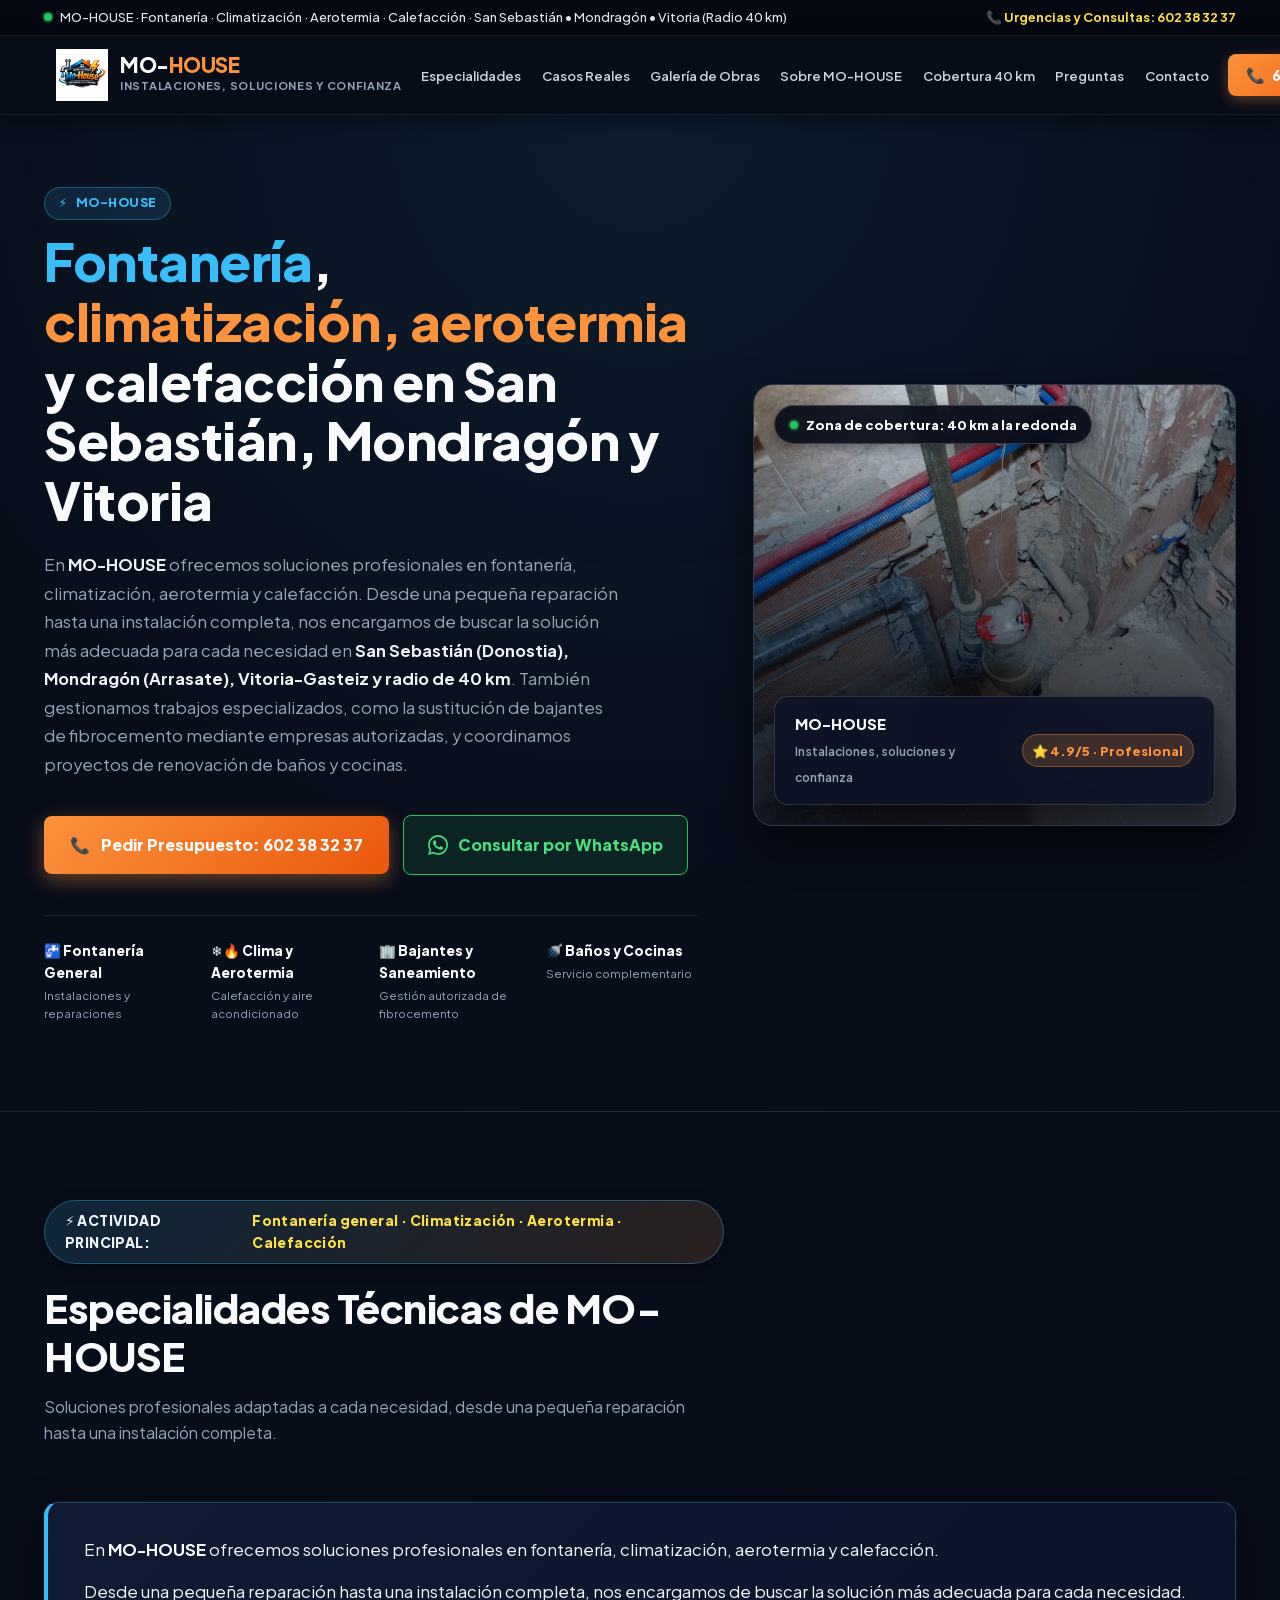
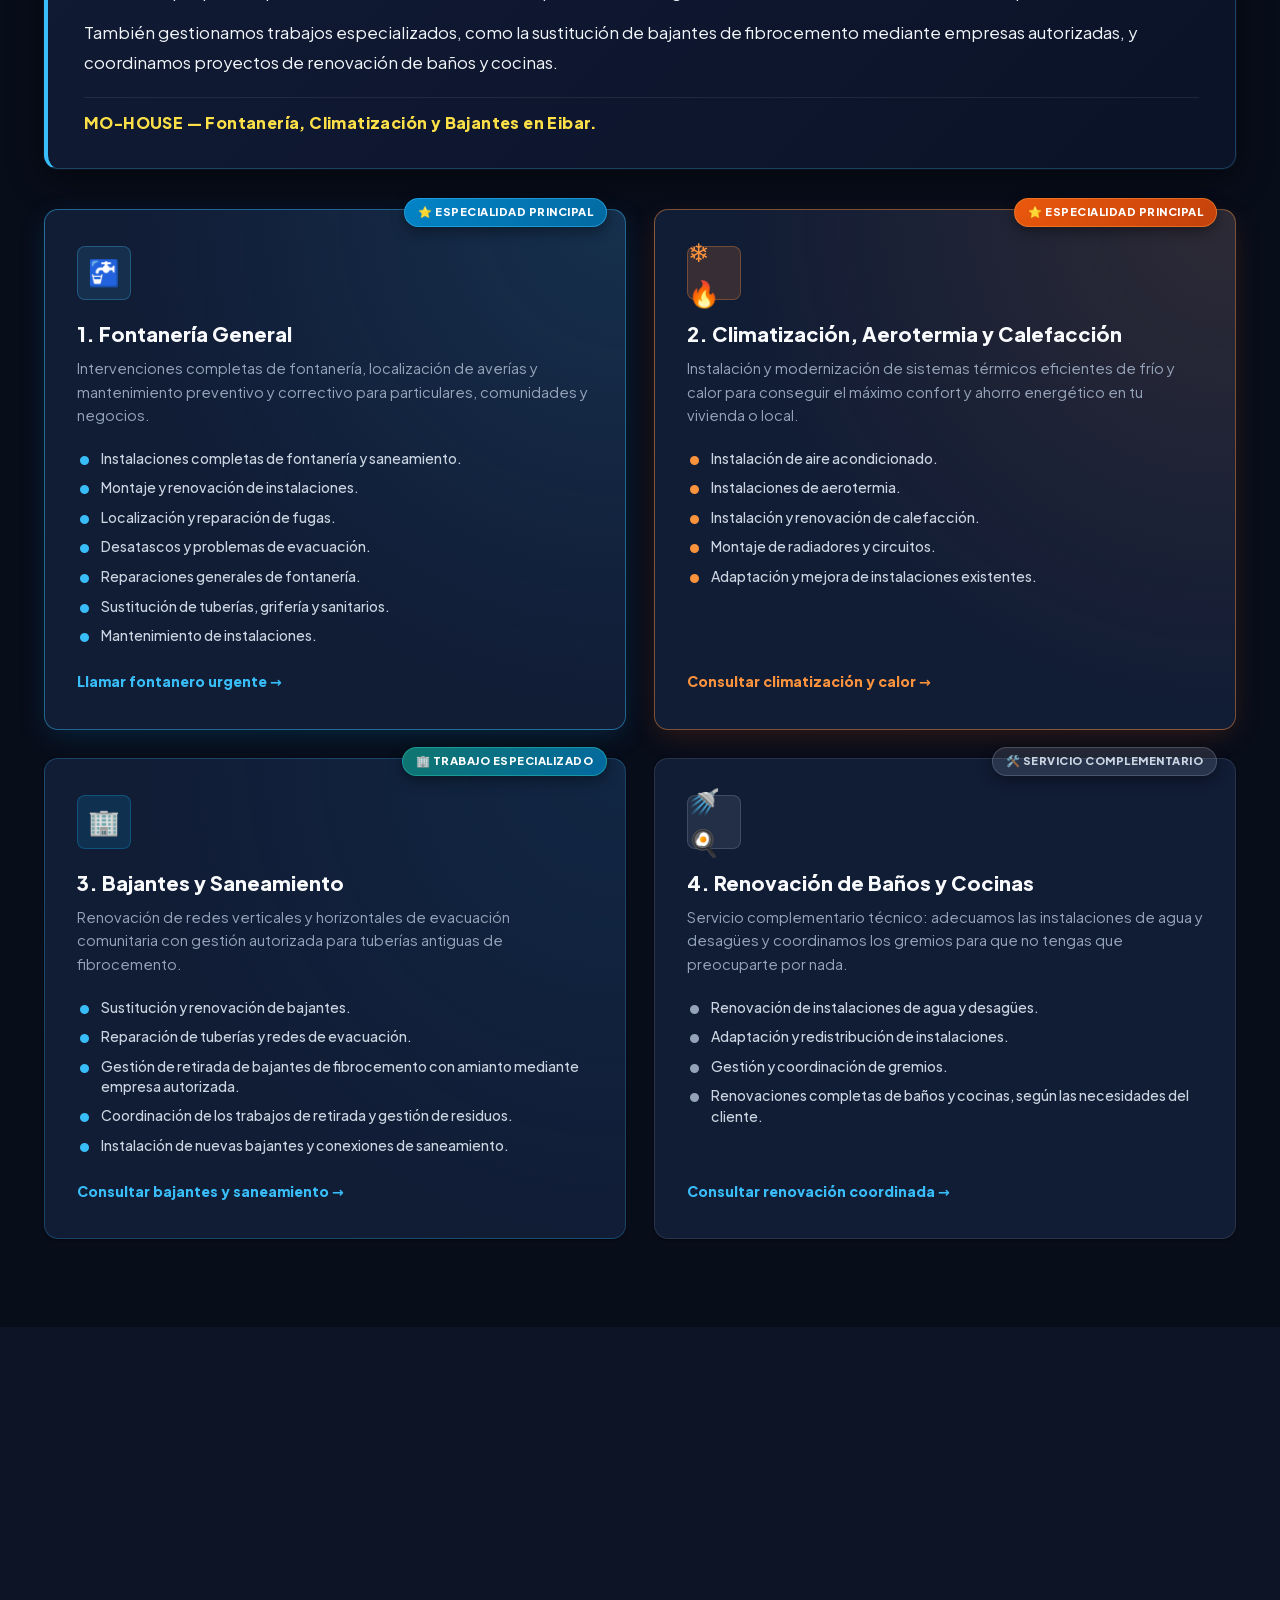
==== index.html @ 0218ab3e "feat(cobertura): listado de municipios por comarca (Donostia, Mondragón, Vitoria y 40 km) - Sección " ====
<!DOCTYPE html>
<html lang="es">
<head>
  <meta charset="UTF-8">
  <meta name="viewport" content="width=device-width, initial-scale=1.0, viewport-fit=cover">
  <title>Fontanero y Climatización en Donostia, Mondragón y Vitoria | MO-HOUSE</title>

  <!-- SEO, SEM & GEO Metadatos Principales -->
  <meta name="description" content="Fontanería, climatización, aerotermia y calefacción en San Sebastián, Mondragón, Vitoria y Eibar (40 km). Urgencias, presupuesto cerrado sin compromiso y factura oficial. Llama al 602 38 32 37.">
  <meta name="keywords" content="MO-HOUSE, Fontaneria San Sebastian, Climatizacion Donostia, Aerotermia Vitoria, Calefaccion Mondragon, Fontanero urgente Gipuzkoa, Aire acondicionado Euskadi, Sustitucion bajantes fibrocemento empresa autorizada, Renovacion banos cocinas, fontanero urgente Donostia, fontanero 24h Gipuzkoa, Mohammed Akhrif fontanero">
  <meta name="author" content="Mohammed Akhrif - MO-HOUSE">
  <meta name="robots" content="index, follow, max-image-preview:large, max-snippet:-1, max-video-preview:-1">
  <link rel="canonical" href="https://mo-house.es/">
  <link rel="alternate" hreflang="es-ES" href="https://mo-house.es/">
  <link rel="alternate" hreflang="x-default" href="https://mo-house.es/">
  <meta name="format-detection" content="telephone=no">

  <!-- GEO & Local Search Tags (Gipuzkoa, Álava, Euskadi) -->
  <meta name="geo.region" content="ES-SS">
  <meta name="geo.placename" content="Eibar, Gipuzkoa">
  <meta name="geo.position" content="43.1849;-2.4727">
  <meta name="ICBM" content="43.1849, -2.4727">
  <meta name="geo.country" content="ES">
  <meta name="language" content="es">

  <!-- Open Graph / WhatsApp / Facebook Preview -->
  <meta property="og:type" content="business.business">
  <meta property="og:title" content="MO-HOUSE | Fontanería, Climatización y Aerotermia en Gipuzkoa y Álava">
  <meta property="og:description" content="En MO-HOUSE ofrecemos soluciones profesionales en fontanería, climatización, aerotermia y calefacción. San Sebastián, Mondragón, Vitoria y radio de 40 km. Trato directo sin intermediarios. 📞 602 38 32 37">
  <meta property="og:url" content="https://mo-house.es/">
  <meta property="og:site_name" content="MO-HOUSE">
  <meta property="og:locale" content="es_ES">
  <meta property="og:image" content="https://mo-house.es/images/opt/og-mo-house-1200x630.jpg">
  <meta property="og:image:type" content="image/jpeg">
  <meta property="og:image:width" content="1200">
  <meta property="og:image:height" content="630">
  <meta property="og:image:alt" content="Instalaciones profesionales de fontanería y climatización por MO-HOUSE">
  <meta property="business:contact_data:locality" content="Eibar">
  <meta property="business:contact_data:postal_code" content="20600">
  <meta property="business:contact_data:region" content="Gipuzkoa / Álava">
  <meta property="business:contact_data:country_name" content="España">
  <meta property="business:contact_data:phone_number" content="+34602383237">

  <!-- Twitter Card -->
  <meta name="twitter:card" content="summary_large_image">
  <meta name="twitter:title" content="MO-HOUSE | Fontanería, Climatización y Aerotermia en Gipuzkoa y Álava">
  <meta name="twitter:description" content="En MO-HOUSE ofrecemos soluciones profesionales en fontanería, climatización, aerotermia y calefacción en Donostia, Mondragón y Vitoria (Radio 40 km). Factura oficial y confianza.">
  <meta name="twitter:image" content="https://mo-house.es/images/opt/og-mo-house-1200x630.jpg">
  <meta name="twitter:image:alt" content="Instalaciones de fontanería general y climatización por MO-HOUSE">

  <!-- Favicon e Icono de Tema -->
  <meta name="theme-color" content="#080d1a">
  <link rel="icon" href="./images/opt/favicon-32.png" type="image/png" sizes="32x32">
  <link rel="icon" href="./images/opt/logo-mo-house-192.png" type="image/png" sizes="192x192">
  <link rel="apple-touch-icon" href="./images/opt/apple-touch-icon-180.png" sizes="180x180">

  <!-- Preload imagen LCP (Largest Contentful Paint) para velocidad de carga -->
  <link rel="preload" as="image" type="image/avif" imagesrcset="./images/opt/instalacion-tuberias-multicapa-bano-eibar-480.avif 480w, ./images/opt/instalacion-tuberias-multicapa-bano-eibar-800.avif 800w" imagesizes="(max-width: 768px) 100vw, 600px" fetchpriority="high">

  <!-- Fuente autoalojada (variable 400-800, sin conexiones a terceros) -->
  <link rel="preload" href="./fonts/plus-jakarta-sans-latin.woff2" as="font" type="font/woff2" crossorigin>

  <!-- SCHEMA.ORG (GEO & Generative Engine Optimization JSON-LD para Google, ChatGPT, Perplexity, Gemini, Claude) -->
  <script type="application/ld+json">
{
  "@context": "https://schema.org",
  "@graph": [
    {
      "@type": [
        "LocalBusiness",
        "Plumber",
        "HVACBusiness"
      ],
      "@id": "https://mo-house.es/#business",
      "name": "MO-HOUSE",
      "alternateName": [
        "MO HOUSE",
        "Mo-House Fontanería"
      ],
      "slogan": "Instalaciones, soluciones y confianza",
      "description": "MO-HOUSE es una empresa de fontanería, climatización, aerotermia y calefacción con base en Eibar (Gipuzkoa) que da servicio en San Sebastián, Mondragón, Vitoria-Gasteiz y un radio de 40 km. Realiza reparaciones y urgencias, instalaciones completas, sustitución de bajantes (incluida la gestión de retirada de fibrocemento mediante empresa autorizada) y renovación de baños y cocinas.",
      "url": "https://mo-house.es/",
      "logo": "https://mo-house.es/images/opt/logo-mo-house-512.png",
      "image": [
        "https://mo-house.es/images/opt/og-mo-house-1200x630.jpg",
        "https://mo-house.es/images/opt/instalacion-tuberias-multicapa-bano-eibar-1200.webp"
      ],
      "telephone": "+34602383237",
      "email": "mohamed.akhrif2016@gmail.com",
      "taxID": "Z0617960R",
      "priceRange": "€€",
      "currenciesAccepted": "EUR",
      "paymentAccepted": "Efectivo, Tarjeta de crédito, Bizum, Transferencia bancaria",
      "address": {
        "@type": "PostalAddress",
        "addressLocality": "Eibar",
        "postalCode": "20600",
        "addressRegion": "Gipuzkoa",
        "addressCountry": "ES"
      },
      "geo": {
        "@type": "GeoCoordinates",
        "latitude": 43.1849,
        "longitude": -2.4727
      },
      "areaServed": [
        {
          "@type": "City",
          "name": "Donostia-San Sebastián"
        },
        {
          "@type": "City",
          "name": "Pasaia"
        },
        {
          "@type": "City",
          "name": "Errenteria"
        },
        {
          "@type": "City",
          "name": "Lezo"
        },
        {
          "@type": "City",
          "name": "Oiartzun"
        },
        {
          "@type": "City",
          "name": "Astigarraga"
        },
        {
          "@type": "City",
          "name": "Hernani"
        },
        {
          "@type": "City",
          "name": "Lasarte-Oria"
        },
        {
          "@type": "City",
          "name": "Usurbil"
        },
        {
          "@type": "City",
          "name": "Urnieta"
        },
        {
          "@type": "City",
          "name": "Andoain"
        },
        {
          "@type": "City",
          "name": "Irun"
        },
        {
          "@type": "City",
          "name": "Hondarribia"
        },
        {
          "@type": "City",
          "name": "Zarautz"
        },
        {
          "@type": "City",
          "name": "Orio"
        },
        {
          "@type": "City",
          "name": "Getaria"
        },
        {
          "@type": "City",
          "name": "Zumaia"
        },
        {
          "@type": "City",
          "name": "Zestoa"
        },
        {
          "@type": "City",
          "name": "Azpeitia"
        },
        {
          "@type": "City",
          "name": "Azkoitia"
        },
        {
          "@type": "City",
          "name": "Arrasate-Mondragón"
        },
        {
          "@type": "City",
          "name": "Bergara"
        },
        {
          "@type": "City",
          "name": "Oñati"
        },
        {
          "@type": "City",
          "name": "Aretxabaleta"
        },
        {
          "@type": "City",
          "name": "Eskoriatza"
        },
        {
          "@type": "City",
          "name": "Antzuola"
        },
        {
          "@type": "City",
          "name": "Elgeta"
        },
        {
          "@type": "City",
          "name": "Eibar"
        },
        {
          "@type": "City",
          "name": "Ermua"
        },
        {
          "@type": "City",
          "name": "Elgoibar"
        },
        {
          "@type": "City",
          "name": "Soraluze"
        },
        {
          "@type": "City",
          "name": "Deba"
        },
        {
          "@type": "City",
          "name": "Mutriku"
        },
        {
          "@type": "City",
          "name": "Mendaro"
        },
        {
          "@type": "City",
          "name": "Durango"
        },
        {
          "@type": "City",
          "name": "Elorrio"
        },
        {
          "@type": "City",
          "name": "Abadiño"
        },
        {
          "@type": "City",
          "name": "Tolosa"
        },
        {
          "@type": "City",
          "name": "Villabona"
        },
        {
          "@type": "City",
          "name": "Beasain"
        },
        {
          "@type": "City",
          "name": "Ordizia"
        },
        {
          "@type": "City",
          "name": "Lazkao"
        },
        {
          "@type": "City",
          "name": "Zumarraga"
        },
        {
          "@type": "City",
          "name": "Urretxu"
        },
        {
          "@type": "City",
          "name": "Legazpi"
        },
        {
          "@type": "City",
          "name": "Vitoria-Gasteiz"
        },
        {
          "@type": "City",
          "name": "Salvatierra-Agurain"
        },
        {
          "@type": "City",
          "name": "Alegría-Dulantzi"
        },
        {
          "@type": "City",
          "name": "Iruña de Oca"
        },
        {
          "@type": "City",
          "name": "Legutio"
        },
        {
          "@type": "City",
          "name": "Zigoitia"
        },
        {
          "@type": "City",
          "name": "Arratzua-Ubarrundia"
        },
        {
          "@type": "AdministrativeArea",
          "name": "Gipuzkoa"
        },
        {
          "@type": "AdministrativeArea",
          "name": "Álava"
        },
        {
          "@type": "AdministrativeArea",
          "name": "Bizkaia"
        }
      ],
      "serviceArea": {
        "@type": "GeoCircle",
        "geoMidpoint": {
          "@type": "GeoCoordinates",
          "latitude": 43.1849,
          "longitude": -2.4727
        },
        "geoRadius": "40000"
      },
      "openingHoursSpecification": [
        {
          "@type": "OpeningHoursSpecification",
          "dayOfWeek": [
            "Monday",
            "Tuesday",
            "Wednesday",
            "Thursday",
            "Friday",
            "Saturday",
            "Sunday"
          ],
          "opens": "00:00",
          "closes": "23:59"
        }
      ],
      "contactPoint": [
        {
          "@type": "ContactPoint",
          "telephone": "+34602383237",
          "contactType": "customer service",
          "areaServed": "ES",
          "availableLanguage": [
            "es"
          ]
        }
      ],
      "founder": {
        "@type": "Person",
        "name": "Mohammed Akhrif",
        "jobTitle": "Fontanero e instalador de climatización"
      },
      "knowsAbout": [
        "Fontanería",
        "Climatización",
        "Aerotermia",
        "Calefacción",
        "Aire acondicionado",
        "Bajantes de fibrocemento",
        "Saneamiento",
        "Desatascos",
        "Reforma de baños"
      ],
      "hasOfferCatalog": {
        "@type": "OfferCatalog",
        "name": "Servicios de MO-HOUSE",
        "itemListElement": [
          {
            "@type": "Offer",
            "itemOffered": {
              "@type": "Service",
              "@id": "https://mo-house.es/#servicio-1",
              "name": "Fontanería general",
              "serviceType": "Plumbing",
              "description": "Instalaciones completas de fontanería y saneamiento, localización y reparación de fugas, desatascos, sustitución de tuberías, grifería y sanitarios, y mantenimiento de instalaciones.",
              "provider": {
                "@id": "https://mo-house.es/#business"
              },
              "areaServed": {
                "@type": "AdministrativeArea",
                "name": "Gipuzkoa y Álava"
              }
            }
          },
          {
            "@type": "Offer",
            "itemOffered": {
              "@type": "Service",
              "@id": "https://mo-house.es/#servicio-2",
              "name": "Climatización, aerotermia y calefacción",
              "serviceType": "HVAC",
              "description": "Instalación de aire acondicionado y aerotermia para calefacción y agua caliente sanitaria, instalación y renovación de calefacción, montaje de radiadores y mejora de la eficiencia de instalaciones existentes.",
              "provider": {
                "@id": "https://mo-house.es/#business"
              },
              "areaServed": {
                "@type": "AdministrativeArea",
                "name": "Gipuzkoa y Álava"
              }
            }
          },
          {
            "@type": "Offer",
            "itemOffered": {
              "@type": "Service",
              "@id": "https://mo-house.es/#servicio-3",
              "name": "Bajantes y saneamiento",
              "serviceType": "Plumbing",
              "description": "Sustitución de bajantes, reparación de redes de evacuación y gestión de la retirada de bajantes de fibrocemento con amianto mediante empresa autorizada inscrita en el RERA, con nueva columna de PVC insonorizado.",
              "provider": {
                "@id": "https://mo-house.es/#business"
              },
              "areaServed": {
                "@type": "AdministrativeArea",
                "name": "Gipuzkoa y Álava"
              }
            }
          },
          {
            "@type": "Offer",
            "itemOffered": {
              "@type": "Service",
              "@id": "https://mo-house.es/#servicio-4",
              "name": "Renovación de baños y cocinas",
              "serviceType": "Renovation",
              "description": "Servicio complementario: renovación y redistribución de instalaciones de agua y desagües, cambio de bañera por plato de ducha y coordinación de gremios.",
              "provider": {
                "@id": "https://mo-house.es/#business"
              },
              "areaServed": {
                "@type": "AdministrativeArea",
                "name": "Gipuzkoa y Álava"
              }
            }
          }
        ]
      }
    },
    {
      "@type": "FAQPage",
      "@id": "https://mo-house.es/#faq",
      "mainEntity": [
        {
          "@type": "Question",
          "name": "¿Cuáles son las actividades y especialidades principales de MO-HOUSE?",
          "acceptedAnswer": {
            "@type": "Answer",
            "text": "En MO-HOUSE nuestra actividad principal está centrada en Fontanería general · Climatización · Aerotermia · Calefacción. Además, gestionamos trabajos especializados en bajantes y saneamiento (incluida la retirada de bajantes de fibrocemento con amianto mediante empresa autorizada) y coordinamos proyectos de renovación de baños y cocinas como servicio complementario."
          }
        },
        {
          "@type": "Question",
          "name": "¿Cuál es vuestra zona de cobertura y tiempo de llegada para urgencias?",
          "acceptedAnswer": {
            "@type": "Answer",
            "text": "MO-HOUSE presta servicio técnico en San Sebastián (Donostia), Mondragón (Arrasate) y Vitoria-Gasteiz, cubriendo un radio de 40 km a la redonda. Gracias a nuestras unidades móviles y vehículos taller con repuestos a bordo, el tiempo medio de respuesta es de 20 a 30 minutos en cascos urbanos y comarca."
          }
        },
        {
          "@type": "Question",
          "name": "¿Cómo gestionáis la sustitución y retirada de bajantes de fibrocemento con amianto?",
          "acceptedAnswer": {
            "@type": "Answer",
            "text": "Gestionamos la retirada de bajantes de fibrocemento con amianto mediante empresa autorizada y coordinamos de manera integral los trabajos de desmontaje y la gestión legal de residuos. Posteriormente, en MO-HOUSE realizamos la instalación de las nuevas columnas de saneamiento en PVC Serie B insonorizado, emitiendo factura oficial y certificado para la comunidad de vecinos y la ITE."
          }
        },
        {
          "@type": "Question",
          "name": "¿Qué trabajos realizáis en climatización, aerotermia y calefacción?",
          "acceptedAnswer": {
            "@type": "Answer",
            "text": "Nos encargamos de la instalación de aire acondicionado, montajes de aerotermia de alta eficiencia para frío, calor y agua caliente, instalación y renovación completa de circuitos de calefacción, montaje de radiadores de aluminio y la adaptación y mejora de instalaciones existentes para optimizar el consumo energético."
          }
        },
        {
          "@type": "Question",
          "name": "¿Cómo funciona el servicio complementario de renovación de baños y cocinas?",
          "acceptedAnswer": {
            "@type": "Answer",
            "text": "Como servicio complementario a nuestras especialidades técnicas, realizamos la renovación de instalaciones de agua y desagües, su adaptación y redistribución según el nuevo plano, y gestionamos la coordinación de gremios para reformas completas de baños (como cambio de bañera por ducha) y cocinas según las necesidades del cliente."
          }
        },
        {
          "@type": "Question",
          "name": "¿Emitís factura oficial con desglose de IVA válida para seguros y comunidades?",
          "acceptedAnswer": {
            "@type": "Answer",
            "text": "Sí, siempre. Todos los trabajos de MO-HOUSE incluyen factura legal oficial detallada con NIF Z0617960R y desglose de IVA. Nuestras facturas son 100% válidas para tramitar el reembolso o abono directo con cualquier compañía de seguros del hogar, comunidades de propietarios y administradores de fincas."
          }
        },
        {
          "@type": "Question",
          "name": "¿Cuánto cuesta una intervención y cómo se calcula el presupuesto previo?",
          "acceptedAnswer": {
            "@type": "Answer",
            "text": "Ofrecemos presupuestos cerrados previos sin compromiso ni comisiones de intermediarios. Tras evaluar la avería o solicitud (incluso mediante fotos o vídeo por WhatsApp al 602 38 32 37), indicamos el coste de forma transparente antes de iniciar cualquier reparación o reforma."
          }
        },
        {
          "@type": "Question",
          "name": "¿Cómo solicito asistencia rápida o envío fotos de mi instalación?",
          "acceptedAnswer": {
            "@type": "Answer",
            "text": "Puedes llamarnos directamente al 602 38 32 37 para atención inmediata o pulsar el botón de WhatsApp en la web para enviarnos tu consulta, ubicación, fotografías o planos del proyecto. Te responderemos al instante con asesoramiento técnico."
          }
        },
        {
          "@type": "Question",
          "name": "¿Atendéis urgencias de fontanería las 24 horas?",
          "acceptedAnswer": {
            "@type": "Answer",
            "text": "Sí. El teléfono 602 38 32 37 atiende urgencias de fontanería (fugas, roturas de tuberías, atascos y averías de calefacción) las 24 horas, todos los días del año, en San Sebastián, Mondragón, Vitoria-Gasteiz, Eibar y su comarca."
          }
        },
        {
          "@type": "Question",
          "name": "¿En qué municipios trabajáis?",
          "acceptedAnswer": {
            "@type": "Answer",
            "text": "Atendemos clientes en San Sebastián, Mondragón, Vitoria-Gasteiz y todos los municipios en un radio de 40 km, entre otros: Pasaia, Errenteria, Hernani, Lasarte-Oria, Irun, Zarautz, Azpeitia, Bergara, Oñati, Aretxabaleta, Eibar, Ermua, Elgoibar, Durango, Tolosa, Beasain, Legazpi, Salvatierra-Agurain e Iruña de Oca. Si tu localidad no aparece, llámanos y te confirmamos el desplazamiento."
          }
        }
      ]
    },
    {
      "@type": "WebSite",
      "@id": "https://mo-house.es/#website",
      "url": "https://mo-house.es/",
      "name": "MO-HOUSE",
      "inLanguage": "es-ES",
      "publisher": {
        "@id": "https://mo-house.es/#business"
      }
    },
    {
      "@type": "WebPage",
      "@id": "https://mo-house.es/#webpage",
      "url": "https://mo-house.es/",
      "name": "Fontanero y Climatización en Donostia, Mondragón y Vitoria | MO-HOUSE",
      "inLanguage": "es-ES",
      "isPartOf": {
        "@id": "https://mo-house.es/#website"
      },
      "about": {
        "@id": "https://mo-house.es/#business"
      },
      "mainEntity": {
        "@id": "https://mo-house.es/#business"
      },
      "primaryImageOfPage": "https://mo-house.es/images/opt/og-mo-house-1200x630.jpg",
      "dateModified": "2026-10-21",
      "speakable": {
        "@type": "SpeakableSpecification",
        "cssSelector": [
          ".hero-title-branded",
          ".hero-lead-text",
          ".faq-clean-answer"
        ]
      }
    }
  ]
}
  </script>

  <!-- ESTILOS CSS3: DISEÑO CORPORATIVO DARK MODE PREMIUM (ALTO CONTRASTE WCAG AAA) -->
  <style>
    /* Plus Jakarta Sans autoalojada (OFL) + fallback con métricas ajustadas para evitar CLS */
    @font-face {
      font-family: 'Plus Jakarta Sans';
      font-style: normal;
      font-weight: 400 800;
      font-display: swap;
      src: url(./fonts/plus-jakarta-sans-latin.woff2) format('woff2');
      unicode-range: U+0000-00FF, U+0131, U+0152-0153, U+02BB-02BC, U+02C6, U+02DA, U+02DC, U+0304, U+0308, U+0329, U+2000-206F, U+20AC, U+2122, U+2191, U+2193, U+2212, U+2215, U+FEFF, U+FFFD;
    }
    @font-face {
      font-family: 'Plus Jakarta Sans';
      font-style: normal;
      font-weight: 400 800;
      font-display: swap;
      src: url(./fonts/plus-jakarta-sans-latin-ext.woff2) format('woff2');
      unicode-range: U+0100-02BA, U+02BD-02C5, U+02C7-02CC, U+02CE-02D7, U+02DD-02FF, U+1D00-1DBF, U+1E00-1E9F, U+1EF2-1EFF, U+20A0-20AB, U+20AD-20C4, U+2113, U+2C60-2C7F, U+A720-A7FF;
    }
    @font-face {
      font-family: 'Jakarta Fallback';
      src: local('Arial'), local('Helvetica Neue'), local('Roboto');
      size-adjust: 104.91%;
      ascent-override: 98.95%;
      descent-override: 21.16%;
      line-gap-override: 0%;
    }
    /* ==========================================================================
       VARIABLES DE COLOR DARK MODE BASADAS EN EL LOGOTIPO OFICIAL DE MO-HOUSE
       ========================================================================== */
    :root {
      /* Acentos Luminosos de Alto Contraste */
      --brand-blue: #38bdf8;        /* Azul Hydro luminoso (Contraste 10.6:1) */
      --brand-blue-dark: #0284c7;   /* Azul Profundo para botones */
      --brand-blue-subtle: rgba(56, 189, 248, 0.12); /* Azul translúcido */
      --brand-orange: #fb923c;      /* Naranja Energía de alto contraste */
      --brand-orange-hover: #ea580c;
      --brand-orange-subtle: rgba(251, 146, 60, 0.16);
      --brand-yellow: #fde047;      /* Amarillo Rayo ultra visible (Contraste 15.2:1) */
      --brand-shield: #f1f5f9;      /* Usado para títulos y textos prominentes */
      --brand-shield-card: #131f3b; /* Fondo de tarjetas premium */
      --brand-wa: #22c55e;          /* Verde WhatsApp luminoso */
      --brand-wa-hover: #16a34a;

      /* Superficies Oscuras Escalonadas (Profundidad Visual) */
      --bg-page: #080d1a;           /* Fondo principal: azul noche profundo */
      --bg-surface: #0c1426;        /* Superficie alternativa de secciones */
      --bg-white: #111c35;          /* Superficie de tarjetas y cajas */
      --bg-slate: #172442;          /* Superficie de pastillas, specs y badges */
      --border-subtle: rgba(255, 255, 255, 0.08); /* Bordes sutiles elegantes */
      --border-medium: rgba(255, 255, 255, 0.16); /* Bordes activos */

      /* Tipografía con Contraste Impecable (WCAG AAA) */
      --text-dark: #f8fafc;         /* Texto principal (blanco tiza) */
      --text-muted: #94a3b8;        /* Texto secundario (contraste > 7:1) */
      --text-light: #cbd5e1;        /* Texto terciario legible */

      --radius-sm: 8px;
      --radius-md: 14px;
      --radius-lg: 20px;
      --radius-full: 9999px;

      --shadow-sm: 0 1px 3px rgba(0, 0, 0, 0.5);
      --shadow-md: 0 4px 16px -2px rgba(0, 0, 0, 0.6), 0 0 0 1px rgba(255, 255, 255, 0.06);
      --shadow-lg: 0 12px 36px -4px rgba(0, 0, 0, 0.75), 0 0 0 1px rgba(255, 255, 255, 0.09);

      --container-max: 1240px;
      --transition: all 0.25s cubic-bezier(0.16, 1, 0.3, 1);
    }

    /* Reset & Base */
    *, *::before, *::after {
      box-sizing: border-box;
      margin: 0;
      padding: 0;
    }

    html {
      scroll-behavior: smooth;
      font-size: 16px;
      color-scheme: dark;
    }

    body {
      font-family: 'Plus Jakarta Sans', 'Jakarta Fallback', system-ui, -apple-system, sans-serif;
      background-color: var(--bg-page);
      color: var(--text-dark);
      line-height: 1.6;
      -webkit-font-smoothing: antialiased;
      -moz-osx-font-smoothing: grayscale;
      overflow-x: hidden;
    }

    picture { display: contents; }

    /* Renderizado diferido de secciones bajo el pliegue (menos Style & Layout inicial → mejor INP/TBT) */
    #casos-reales, #galeria, #sobre-mo-house, #cobertura, #faq, #contacto, .site-footer-clean {
      content-visibility: auto;
      contain-intrinsic-size: auto 900px;
    }

    img {
      max-width: 100%;
      height: auto;
      display: block;
    }

    a {
      text-decoration: none;
      color: inherit;
    }

    button {
      font-family: inherit;
      font-size: inherit;
    }

    .container {
      width: 100%;
      max-width: var(--container-max);
      margin-left: auto;
      margin-right: auto;
      padding-left: 1.5rem;
      padding-right: 1.5rem;
    }

    @media (max-width: 640px) {
      .container {
        padding-left: 1rem;
        padding-right: 1rem;
      }
    }

    /* ==========================================================================
       1. TOP STRIP INSTITUCIONAL (100% RESPONSIVE)
       ========================================================================== */
    .top-bar-clean {
      background-color: #050811;
      color: #94a3b8;
      font-size: 0.8rem;
      padding: 0.45rem 0;
      border-bottom: 1px solid var(--border-subtle);
    }

    .top-bar-inner {
      display: flex;
      align-items: center;
      justify-content: space-between;
      gap: 0.75rem;
    }

    .top-bar-left {
      display: flex;
      align-items: center;
      gap: 0.5rem;
      color: #e2e8f0;
      font-weight: 500;
      min-width: 0;
    }

    .status-dot-green {
      width: 8px;
      height: 8px;
      background-color: #22c55e;
      border-radius: 50%;
      box-shadow: 0 0 0 2px rgba(34, 197, 94, 0.3);
      display: inline-block;
      flex-shrink: 0;
    }

    .top-bar-text-mobile {
      display: none;
    }

    .top-bar-text-desktop {
      display: inline;
    }

    .top-bar-phone-short {
      display: none;
    }

    .top-bar-phone-full {
      display: inline;
    }

    .top-bar-link {
      color: var(--brand-yellow);
      font-weight: 700;
      display: inline-flex;
      align-items: center;
      gap: 0.35rem;
      transition: var(--transition);
      white-space: nowrap;
    }

    .top-bar-link:hover {
      color: #ffffff;
      text-decoration: underline;
    }

    @media (max-width: 860px) {
      .top-bar-text-desktop {
        display: none;
      }
      .top-bar-text-mobile {
        display: inline;
        font-size: 0.76rem;
      }
      .top-bar-phone-full {
        display: none;
      }
      .top-bar-phone-short {
        display: inline;
        font-size: 0.76rem;
      }
    }

    @media (max-width: 520px) {
      .top-bar-clean {
        padding: 0.35rem 0;
      }
      .top-bar-inner {
        justify-content: center;
      }
      .top-bar-right {
        display: none;
      }
      .top-bar-left {
        justify-content: center;
        font-size: 0.72rem;
      }
    }

    /* ==========================================================================
       2. CABECERA CON EL LOGO OFICIAL & NAVEGACIÓN 100% RESPONSIVE
       ========================================================================== */
    .main-header {
      background-color: rgba(8, 13, 26, 0.95);
      backdrop-filter: blur(16px);
      -webkit-backdrop-filter: blur(16px);
      border-bottom: 1px solid var(--border-subtle);
      position: sticky;
      top: 0;
      z-index: 150;
      box-shadow: 0 4px 20px rgba(0, 0, 0, 0.45);
    }

    .header-content {
      display: flex;
      align-items: center;
      justify-content: space-between;
      height: 78px;
      gap: 1rem;
    }

    @media (max-width: 768px) {
      .header-content {
        height: 68px;
        gap: 0.5rem;
      }
    }

    /* Logotipo Oficial */
    .brand-logo-link {
      display: flex;
      align-items: center;
      gap: 0.75rem;
      text-decoration: none;
      flex-shrink: 0;
    }

    .brand-logo-img {
      height: 52px;
      width: auto;
      object-fit: contain;
      flex-shrink: 0;
      transition: var(--transition);
    }

    .brand-title-group {
      display: flex;
      flex-direction: column;
      min-width: 0;
    }

    .brand-heading {
      font-size: 1.3rem;
      font-weight: 900;
      color: #ffffff;
      line-height: 1.1;
      letter-spacing: -0.5px;
      white-space: nowrap;
    }

    .brand-heading span {
      color: var(--brand-orange);
    }

    .brand-subtitle-tag {
      font-size: 0.7rem;
      font-weight: 700;
      text-transform: uppercase;
      letter-spacing: 0.7px;
      color: var(--text-muted);
      white-space: nowrap;
    }

    @media (max-width: 768px) {
      .brand-logo-img {
        height: 42px;
      }
      .brand-heading {
        font-size: 1.15rem;
      }
      .brand-subtitle-tag {
        font-size: 0.63rem;
        letter-spacing: 0.4px;
      }
    }

    @media (max-width: 480px) {
      .brand-logo-link {
        gap: 0.55rem;
      }
      .brand-logo-img {
        height: 38px;
      }
      .brand-heading {
        font-size: 1.08rem;
      }
      .brand-subtitle-tag {
        display: none;
      }
    }

    /* Menú Desktop (>= 1180px para máxima holgura sin solapes) */
    .main-nav {
      display: none;
      align-items: center;
      gap: clamp(0.75rem, 1.1vw, 1.25rem);
      list-style: none;
    }

    @media (min-width: 1180px) {
      .main-nav {
        display: flex;
      }
    }

    .nav-item-link {
      font-size: clamp(0.82rem, 0.9vw, 0.88rem);
      font-weight: 600;
      color: #cbd5e1;
      transition: var(--transition);
      padding: 0.4rem 0.2rem;
      white-space: nowrap;
    }

    .nav-item-link:hover {
      color: var(--brand-blue);
    }

    .header-actions {
      display: flex;
      align-items: center;
      gap: 0.6rem;
      flex-shrink: 0;
    }

    .btn-call-header {
      background: linear-gradient(135deg, var(--brand-orange), var(--brand-orange-hover));
      color: #ffffff;
      padding: 0.6rem 1.1rem;
      border-radius: var(--radius-sm);
      font-size: 0.88rem;
      font-weight: 800;
      display: inline-flex;
      align-items: center;
      gap: 0.45rem;
      box-shadow: 0 4px 14px rgba(251, 146, 60, 0.35);
      transition: var(--transition);
      white-space: nowrap;
      text-decoration: none;
    }

    .btn-call-header:hover {
      transform: translateY(-2px);
      box-shadow: 0 6px 20px rgba(251, 146, 60, 0.5);
      color: #ffffff;
    }

    .btn-call-icon {
      font-size: 0.95rem;
      line-height: 1;
    }

    @media (max-width: 580px) {
      .header-actions .btn-call-header {
        padding: 0;
        width: 40px;
        height: 40px;
        border-radius: 10px;
        justify-content: center;
      }
      .header-actions .btn-call-header .btn-call-text {
        display: none;
      }
      .header-actions .btn-call-header .btn-call-icon {
        font-size: 1.1rem;
      }
    }

    /* Botón Hamburguesa */
    .menu-toggle-btn {
      display: inline-flex;
      flex-direction: column;
      justify-content: center;
      align-items: center;
      width: 42px;
      height: 42px;
      min-width: 42px;
      background-color: var(--bg-slate);
      border: 1px solid var(--border-medium);
      border-radius: var(--radius-sm);
      cursor: pointer;
      padding: 9px;
      gap: 5px;
      transition: var(--transition);
    }

    @media (min-width: 1180px) {
      .menu-toggle-btn {
        display: none;
      }
    }

    .menu-toggle-btn span {
      display: block;
      width: 22px;
      height: 2.5px;
      background-color: #f8fafc;
      border-radius: 2px;
      transition: var(--transition);
    }

    .menu-toggle-btn.active span:nth-child(1) {
      transform: translateY(7.5px) rotate(45deg);
    }

    .menu-toggle-btn.active span:nth-child(2) {
      opacity: 0;
    }

    .menu-toggle-btn.active span:nth-child(3) {
      transform: translateY(-7.5px) rotate(-45deg);
    }

    /* Drawer de Navegación Móvil */
    .mobile-nav-drawer {
      position: absolute;
      top: 100%;
      left: 0;
      right: 0;
      background-color: #0b1324;
      border-bottom: 2px solid var(--brand-blue);
      border-top: 1px solid var(--border-subtle);
      box-shadow: 0 20px 48px rgba(0, 0, 0, 0.95);
      padding: 1.25rem 1.25rem 6.5rem;
      display: flex;
      flex-direction: column;
      gap: 1rem;
      max-height: calc(100vh - 70px);
      overflow-y: auto;
      -webkit-overflow-scrolling: touch;
      opacity: 0;
      visibility: hidden;
      transform: translateY(-8px);
      transition: opacity 0.22s ease, transform 0.22s ease, visibility 0.22s ease;
      z-index: 140;
    }

    .mobile-nav-drawer.active {
      opacity: 1;
      visibility: visible;
      transform: translateY(0);
    }

    .mobile-nav-links {
      list-style: none;
      display: flex;
      flex-direction: column;
      gap: 0.65rem;
    }

    .mobile-nav-links a {
      font-size: 0.96rem;
      font-weight: 700;
      color: #f8fafc;
      padding: 0.75rem 1rem;
      border-radius: var(--radius-sm);
      display: flex;
      align-items: center;
      gap: 0.65rem;
      background-color: rgba(255, 255, 255, 0.04);
      border: 1px solid rgba(255, 255, 255, 0.06);
      transition: var(--transition);
      text-decoration: none;
    }

    .mobile-nav-links a:hover,
    .mobile-nav-links a:active {
      background-color: var(--brand-blue-subtle);
      color: var(--brand-blue);
      border-color: rgba(56, 189, 248, 0.3);
    }

    .mobile-drawer-actions {
      display: grid;
      grid-template-columns: 1fr 1fr;
      gap: 0.75rem;
      margin-top: 0.5rem;
    }

    .btn-drawer-call {
      background: linear-gradient(135deg, var(--brand-orange), var(--brand-orange-hover));
      color: #ffffff;
      padding: 0.75rem 1rem;
      border-radius: var(--radius-sm);
      font-size: 0.92rem;
      font-weight: 800;
      display: inline-flex;
      align-items: center;
      justify-content: center;
      gap: 0.5rem;
      box-shadow: 0 4px 14px rgba(251, 146, 60, 0.35);
      transition: var(--transition);
      text-decoration: none;
      width: 100%;
    }

    .btn-drawer-call:hover {
      box-shadow: 0 6px 20px rgba(251, 146, 60, 0.5);
      color: #ffffff;
    }

    /* ==========================================================================
       3. HERO SECTION (LUMINOSA, EQUILIBRADA Y CON MOSTRARIO REAL)
       ========================================================================== */
    .hero-branded {
      padding: 3.5rem 0 4.5rem;
      background: radial-gradient(circle at 50% 0%, rgba(56, 189, 248, 0.09) 0%, transparent 65%), #080d1a;
      border-bottom: 1px solid var(--border-subtle);
    }

    @media (min-width: 1024px) {
      .hero-branded {
        padding: 4.5rem 0 5.5rem;
      }
    }

    .hero-grid-branded {
      display: grid;
      grid-template-columns: 1fr;
      gap: 3rem;
      align-items: center;
    }

    @media (min-width: 1024px) {
      .hero-grid-branded {
        grid-template-columns: 1.15fr 0.85fr;
        gap: 3.5rem;
      }
    }

    .hero-badge-clean {
      display: inline-flex;
      align-items: center;
      gap: 0.5rem;
      background-color: rgba(56, 189, 248, 0.12);
      border: 1px solid rgba(56, 189, 248, 0.35);
      color: #38bdf8;
      padding: 0.35rem 0.85rem;
      border-radius: var(--radius-full);
      font-size: 0.78rem;
      font-weight: 800;
      text-transform: uppercase;
      letter-spacing: 0.5px;
      margin-bottom: 0.75rem;
    }

    .hero-chip-asbestos {
      display: inline-flex;
      align-items: center;
      gap: 0.55rem;
      background: linear-gradient(135deg, rgba(251, 146, 60, 0.16), rgba(253, 224, 71, 0.12));
      border: 1.5px solid rgba(251, 146, 60, 0.45);
      color: #fde047;
      padding: 0.45rem 1rem;
      border-radius: var(--radius-full);
      font-size: 0.82rem;
      font-weight: 800;
      letter-spacing: 0.4px;
      margin-bottom: 1.25rem;
      box-shadow: 0 4px 14px rgba(251, 146, 60, 0.2);
    }

    .hero-title-branded {
      font-size: clamp(1.95rem, 5.5vw, 3.25rem);
      font-weight: 900;
      color: #f8fafc;
      line-height: 1.15;
      margin-bottom: 1.25rem;
      letter-spacing: -0.5px;
    }

    .hero-title-branded .blue-highlight {
      color: var(--brand-blue);
    }

    .hero-title-branded .orange-highlight {
      color: var(--brand-orange);
    }

    .hero-lead-text {
      font-size: 1.05rem;
      color: var(--text-muted);
      line-height: 1.7;
      margin-bottom: 2.25rem;
      max-width: 580px;
    }

    .hero-lead-text strong {
      color: #f1f5f9;
      font-weight: 700;
    }

    .hero-buttons-row {
      display: flex;
      flex-direction: column;
      gap: 0.85rem;
      margin-bottom: 2.5rem;
    }

    @media (min-width: 540px) {
      .hero-buttons-row {
        flex-direction: row;
        align-items: center;
      }
    }

    .btn-action-call {
      background: linear-gradient(135deg, var(--brand-orange), var(--brand-orange-hover));
      color: #ffffff;
      padding: 1rem 1.65rem;
      border-radius: var(--radius-sm);
      font-size: 1rem;
      font-weight: 800;
      display: inline-flex;
      align-items: center;
      justify-content: center;
      gap: 0.65rem;
      box-shadow: 0 6px 20px rgba(251, 146, 60, 0.4);
      transition: var(--transition);
    }

    .btn-action-call:hover {
      transform: translateY(-2px);
      box-shadow: 0 10px 28px rgba(251, 146, 60, 0.55);
    }

    .btn-action-wa {
      background-color: rgba(34, 197, 94, 0.12);
      color: #4ade80;
      border: 1.5px solid #22c55e;
      padding: 1rem 1.5rem;
      border-radius: var(--radius-sm);
      font-size: 1rem;
      font-weight: 800;
      display: inline-flex;
      align-items: center;
      justify-content: center;
      gap: 0.65rem;
      transition: var(--transition);
    }

    .btn-action-wa:hover {
      background-color: #16a34a;
      color: #ffffff;
      border-color: #16a34a;
      transform: translateY(-2px);
      box-shadow: 0 6px 18px rgba(22, 163, 74, 0.4);
    }

    /* Insignias de Confianza */
    .hero-trust-strip {
      display: grid;
      grid-template-columns: repeat(2, 1fr);
      gap: 1rem;
      padding-top: 1.5rem;
      border-top: 1px solid var(--border-subtle);
    }

    @media (min-width: 640px) {
      .hero-trust-strip {
        grid-template-columns: repeat(4, 1fr);
      }
    }

    .trust-mini-pill {
      display: flex;
      flex-direction: column;
      gap: 0.2rem;
    }

    .trust-mini-title {
      font-size: 0.85rem;
      font-weight: 800;
      color: #f8fafc;
    }

    .trust-mini-desc {
      font-size: 0.72rem;
      color: var(--text-muted);
    }

    /* Showcase Visual Derecho (Fotografía Real y Tarjetas de Confianza) */
    .hero-showcase-card {
      position: relative;
      border-radius: var(--radius-lg);
      overflow: hidden;
      box-shadow: 0 16px 40px rgba(0, 0, 0, 0.6);
      border: 1px solid rgba(255, 255, 255, 0.12);
      background-color: #111c35;
    }

    .hero-showcase-img {
      width: 100%;
      height: 440px;
      object-fit: cover;
      display: block;
      transition: transform 0.6s ease;
    }

    .hero-showcase-card:hover .hero-showcase-img {
      transform: scale(1.02);
    }

    .hero-showcase-overlay {
      position: absolute;
      inset: 0;
      background: linear-gradient(180deg, rgba(8, 13, 26, 0.2) 0%, rgba(8, 13, 26, 0.8) 100%);
      pointer-events: none;
    }

    .hero-floating-badge-top {
      position: absolute;
      top: 1.25rem;
      left: 1.25rem;
      background: rgba(8, 13, 26, 0.92);
      backdrop-filter: blur(10px);
      border: 1px solid rgba(255, 255, 255, 0.18);
      padding: 0.5rem 0.9rem;
      border-radius: var(--radius-full);
      display: inline-flex;
      align-items: center;
      gap: 0.5rem;
      color: #ffffff;
      font-size: 0.82rem;
      font-weight: 800;
      box-shadow: 0 4px 14px rgba(0, 0, 0, 0.4);
    }

    .hero-floating-badge-bottom {
      position: absolute;
      bottom: 1.25rem;
      left: 1.25rem;
      right: 1.25rem;
      background: rgba(13, 20, 38, 0.94);
      backdrop-filter: blur(12px);
      border: 1px solid rgba(255, 255, 255, 0.14);
      padding: 1rem 1.25rem;
      border-radius: var(--radius-md);
      display: flex;
      align-items: center;
      justify-content: space-between;
      gap: 1rem;
      box-shadow: 0 8px 26px rgba(0, 0, 0, 0.5);
    }

    .hero-floating-badge-bottom .badge-text-title {
      font-size: 0.92rem;
      font-weight: 800;
      color: #f8fafc;
      display: block;
    }

    .hero-floating-badge-bottom .badge-text-sub {
      font-size: 0.75rem;
      color: var(--text-muted);
      font-weight: 600;
    }

    .hero-floating-badge-bottom .badge-rating {
      font-size: 0.82rem;
      font-weight: 800;
      color: #fb923c;
      background-color: rgba(251, 146, 60, 0.2);
      border: 1px solid rgba(251, 146, 60, 0.35);
      padding: 0.3rem 0.6rem;
      border-radius: var(--radius-full);
      white-space: nowrap;
    }

    /* ==========================================================================
       4. SECCIONES GENERALES & ESPECIALIDADES
       ========================================================================== */
    .section-clean-padding {
      padding: 4.5rem 0;
    }

    @media (min-width: 1024px) {
      .section-clean-padding {
        padding: 5.5rem 0;
      }
    }

    .clean-header-block {
      max-width: 680px;
      margin-bottom: 3.5rem;
    }

    .clean-tagline {
      font-size: 0.78rem;
      font-weight: 800;
      text-transform: uppercase;
      letter-spacing: 0.8px;
      color: var(--brand-blue);
      margin-bottom: 0.5rem;
      display: block;
    }

    .clean-heading-title {
      font-size: 2rem;
      font-weight: 900;
      color: #f8fafc;
      line-height: 1.2;
      margin-bottom: 0.85rem;
      letter-spacing: -0.5px;
    }

    @media (min-width: 768px) {
      .clean-heading-title {
        font-size: 2.5rem;
      }
    }

    .clean-subtitle-desc {
      font-size: 1rem;
      color: var(--text-muted);
      line-height: 1.65;
    }

    .services-clean-grid {
      display: grid;
      grid-template-columns: 1fr;
      gap: 1.5rem;
    }

    .activity-principal-strip {
      display: inline-flex;
      align-items: center;
      gap: 0.65rem;
      background: linear-gradient(135deg, rgba(56, 189, 248, 0.14), rgba(251, 146, 60, 0.14));
      border: 1px solid rgba(56, 189, 248, 0.35);
      padding: 0.55rem 1.25rem;
      border-radius: var(--radius-full);
      font-size: 0.86rem;
      font-weight: 800;
      color: var(--brand-shield);
      letter-spacing: 0.4px;
      margin-bottom: 1.25rem;
      box-shadow: 0 4px 16px rgba(0, 0, 0, 0.3);
    }

    .activity-principal-strip span.highlight {
      color: var(--brand-yellow);
    }

    .mo-house-statement-banner {
      background: linear-gradient(135deg, rgba(17, 28, 53, 0.95), rgba(11, 19, 41, 0.98));
      border: 1px solid rgba(56, 189, 248, 0.25);
      border-left: 4px solid var(--brand-blue);
      border-radius: var(--radius-md);
      padding: 2rem 2.25rem;
      margin: 1.5rem 0 2.5rem;
      box-shadow: 0 8px 32px rgba(0, 0, 0, 0.5), 0 0 0 1px rgba(255, 255, 255, 0.05);
      position: relative;
    }

    .mo-house-statement-text {
      font-size: 1.05rem;
      line-height: 1.75;
      color: #f1f5f9;
      margin-bottom: 0.75rem;
    }

    .mo-house-statement-text:last-of-type {
      margin-bottom: 1.25rem;
    }

    .mo-house-statement-text strong {
      color: #ffffff;
      font-weight: 700;
    }

    .mo-house-statement-brand {
      display: inline-flex;
      align-items: center;
      gap: 0.6rem;
      font-size: 1rem;
      font-weight: 800;
      color: var(--brand-yellow);
      letter-spacing: 0.4px;
      padding-top: 0.75rem;
      border-top: 1px solid rgba(255, 255, 255, 0.08);
      width: 100%;
    }

    .services-clean-grid {
      display: grid;
      grid-template-columns: 1fr;
      gap: 1.75rem;
    }

    @media (min-width: 820px) {
      .services-clean-grid {
        grid-template-columns: repeat(2, 1fr);
      }
    }

    .service-clean-card {
      background-color: var(--bg-white);
      border: 1px solid var(--border-subtle);
      border-radius: var(--radius-md);
      padding: 2.25rem 2rem;
      box-shadow: var(--shadow-sm);
      transition: var(--transition);
      display: flex;
      flex-direction: column;
      position: relative;
    }

    .service-clean-card:hover {
      transform: translateY(-4px);
      box-shadow: var(--shadow-lg);
    }

    .service-clean-card.featured-primary-blue {
      border: 1.5px solid rgba(56, 189, 248, 0.45);
      background: radial-gradient(circle at 100% 0%, rgba(56, 189, 248, 0.12) 0%, transparent 65%), var(--bg-white);
      box-shadow: 0 8px 30px -6px rgba(2, 132, 199, 0.25);
    }

    .service-clean-card.featured-primary-orange {
      border: 1.5px solid rgba(251, 146, 60, 0.45);
      background: radial-gradient(circle at 100% 0%, rgba(251, 146, 60, 0.12) 0%, transparent 65%), var(--bg-white);
      box-shadow: 0 8px 30px -6px rgba(234, 88, 12, 0.22);
    }

    .service-clean-card.featured-specialized {
      border: 1px solid rgba(56, 189, 248, 0.25);
      background: radial-gradient(circle at 100% 0%, rgba(14, 165, 233, 0.08) 0%, transparent 65%), var(--bg-white);
    }

    .service-clean-card.featured-complementary {
      border: 1px solid rgba(255, 255, 255, 0.1);
      background-color: var(--bg-white);
    }

    .service-badge-pill {
      position: absolute;
      top: -12px;
      right: 18px;
      font-size: 0.7rem;
      font-weight: 800;
      padding: 0.3rem 0.8rem;
      border-radius: var(--radius-full);
      letter-spacing: 0.5px;
      text-transform: uppercase;
      box-shadow: 0 4px 14px rgba(0, 0, 0, 0.4);
    }

    .badge-primary-blue {
      background: linear-gradient(135deg, #0284c7, #0369a1);
      color: #ffffff;
      border: 1px solid rgba(56, 189, 248, 0.5);
    }

    .badge-primary-orange {
      background: linear-gradient(135deg, #ea580c, #c2410c);
      color: #ffffff;
      border: 1px solid rgba(251, 146, 60, 0.5);
    }

    .badge-specialized {
      background: linear-gradient(135deg, #0f766e, #0369a1);
      color: #ffffff;
      border: 1px solid rgba(45, 212, 191, 0.4);
    }

    .badge-complementary {
      background: rgba(148, 163, 184, 0.18);
      color: #cbd5e1;
      border: 1px solid rgba(148, 163, 184, 0.3);
    }

    .service-icon-box {
      width: 54px;
      height: 54px;
      border-radius: var(--radius-sm);
      display: flex;
      align-items: center;
      justify-content: center;
      font-size: 1.6rem;
      margin-bottom: 1.25rem;
    }

    .service-icon-box.blue-theme {
      background-color: var(--brand-blue-subtle);
      color: var(--brand-blue);
      border: 1px solid rgba(56, 189, 248, 0.3);
    }

    .service-icon-box.orange-theme {
      background-color: var(--brand-orange-subtle);
      color: var(--brand-orange);
      border: 1px solid rgba(251, 146, 60, 0.3);
    }

    .service-icon-box.teal-theme {
      background-color: rgba(14, 165, 233, 0.15);
      color: #38bdf8;
      border: 1px solid rgba(14, 165, 233, 0.3);
    }

    .service-icon-box.muted-theme {
      background-color: rgba(148, 163, 184, 0.14);
      color: #e2e8f0;
      border: 1px solid rgba(148, 163, 184, 0.25);
    }

    .service-clean-card h3 {
      font-size: 1.25rem;
      font-weight: 800;
      color: #f8fafc;
      margin-bottom: 0.65rem;
      line-height: 1.35;
    }

    .service-clean-card p.service-summary {
      font-size: 0.92rem;
      color: var(--text-muted);
      line-height: 1.6;
      margin-bottom: 1.25rem;
    }

    .service-clean-points {
      list-style: none;
      display: flex;
      flex-direction: column;
      gap: 0.55rem;
      margin-bottom: 1.5rem;
      flex-grow: 1;
    }

    .service-clean-points li {
      font-size: 0.88rem;
      font-weight: 500;
      color: #cbd5e1;
      display: flex;
      align-items: flex-start;
      gap: 0.55rem;
      line-height: 1.45;
    }

    .service-clean-points li::before {
      content: "•";
      color: var(--brand-blue);
      font-weight: 900;
      font-size: 1.3rem;
      line-height: 1;
    }

    .service-clean-card.featured-primary-orange .service-clean-points li::before {
      color: var(--brand-orange);
    }

    .service-clean-card.featured-complementary .service-clean-points li::before {
      color: #94a3b8;
    }

    .service-card-link {
      font-size: 0.88rem;
      font-weight: 800;
      color: var(--brand-blue);
      display: inline-flex;
      align-items: center;
      gap: 0.35rem;
      transition: var(--transition);
      margin-top: auto;
    }

    .service-card-link:hover {
      color: var(--brand-orange);
      transform: translateX(4px);
    }

    /* ==========================================================================
       5. CASOS REALES Y COMPARATIVAS TÉCNICAS
       ========================================================================== */
    .cases-clean-grid {
      display: grid;
      grid-template-columns: 1fr;
      gap: 2rem;
    }

    @media (min-width: 900px) {
      .cases-clean-grid {
        grid-template-columns: repeat(2, 1fr);
      }
    }

    .case-clean-item {
      background-color: var(--bg-white);
      border: 1px solid var(--border-subtle);
      border-radius: var(--radius-md);
      overflow: hidden;
      box-shadow: var(--shadow-sm);
      transition: var(--transition);
    }

    .case-clean-item:hover {
      border-color: rgba(56, 189, 248, 0.4);
      box-shadow: var(--shadow-md);
    }

    .case-clean-media {
      position: relative;
      height: 260px;
      overflow: hidden;
      background-color: #000;
    }

    .case-clean-media img {
      width: 100%;
      height: 100%;
      object-fit: cover;
      transition: transform 0.5s ease;
    }

    .case-clean-item:hover .case-clean-media img {
      transform: scale(1.04);
    }

    .case-meta-tag {
      position: absolute;
      top: 1rem;
      left: 1rem;
      background-color: rgba(8, 13, 26, 0.88);
      color: #ffffff;
      border: 1px solid rgba(255, 255, 255, 0.15);
      font-size: 0.75rem;
      font-weight: 800;
      padding: 0.3rem 0.75rem;
      border-radius: var(--radius-full);
      backdrop-filter: blur(6px);
    }

    .case-clean-body {
      padding: 1.75rem;
    }

    .case-clean-body h3 {
      font-size: 1.25rem;
      font-weight: 800;
      color: #f8fafc;
      margin-bottom: 0.6rem;
    }

    .case-clean-body p {
      font-size: 0.9rem;
      color: var(--text-muted);
      line-height: 1.6;
      margin-bottom: 1.25rem;
    }

    .case-specs-box {
      background-color: var(--bg-slate);
      border: 1px solid rgba(255, 255, 255, 0.06);
      border-radius: var(--radius-sm);
      padding: 0.85rem 1rem;
      font-size: 0.82rem;
      color: #cbd5e1;
      display: flex;
      flex-direction: column;
      gap: 0.35rem;
    }

    .case-specs-box strong {
      color: #f8fafc;
    }

    /* ==========================================================================
       6. GALERÍA DE FOTOS REALES CON FILTRADO Y LIGHTBOX
       ========================================================================== */
    .filter-pills-bar {
      display: flex;
      align-items: center;
      gap: 0.6rem;
      flex-wrap: wrap;
      margin-bottom: 2.5rem;
    }

    .filter-btn-pill {
      background-color: var(--bg-white);
      border: 1px solid var(--border-medium);
      color: #cbd5e1;
      font-size: 0.85rem;
      font-weight: 700;
      padding: 0.55rem 1.15rem;
      border-radius: var(--radius-full);
      cursor: pointer;
      transition: var(--transition);
    }

    .filter-btn-pill:hover, .filter-btn-pill.active {
      background: linear-gradient(135deg, #0284c7, #0369a1);
      color: #ffffff;
      border-color: #38bdf8;
      box-shadow: 0 4px 14px rgba(2, 132, 199, 0.4);
    }

    .gallery-clean-grid {
      display: grid;
      grid-template-columns: repeat(2, 1fr);
      gap: 1.25rem;
    }

    @media (min-width: 768px) {
      .gallery-clean-grid {
        grid-template-columns: repeat(3, 1fr);
      }
    }

    @media (min-width: 1024px) {
      .gallery-clean-grid {
        grid-template-columns: repeat(4, 1fr);
      }
    }

    .gallery-clean-card {
      background-color: var(--bg-white);
      border: 1px solid var(--border-subtle);
      border-radius: var(--radius-md);
      overflow: hidden;
      box-shadow: var(--shadow-sm);
      cursor: pointer;
      transition: var(--transition);
      display: flex;
      flex-direction: column;
    }

    .gallery-clean-card:hover {
      transform: translateY(-4px);
      box-shadow: var(--shadow-lg);
      border-color: var(--brand-blue);
    }

    .gallery-card-thumb {
      position: relative;
      height: 200px;
      overflow: hidden;
      background-color: #000;
    }

    .gallery-card-thumb img {
      width: 100%;
      height: 100%;
      object-fit: cover;
      transition: transform 0.5s ease;
    }

    .gallery-clean-card:hover .gallery-card-thumb img {
      transform: scale(1.06);
    }

    .gallery-card-caption {
      padding: 1rem;
    }

    .gallery-card-title {
      font-size: 0.9rem;
      font-weight: 800;
      color: #f8fafc;
      margin-bottom: 0.2rem;
    }

    .gallery-card-loc {
      font-size: 0.75rem;
      color: var(--brand-orange);
      font-weight: 700;
    }

    /* ==========================================================================
       7. SOBRE MO-HOUSE (PERFIL Y CREDENCIALES)
       ========================================================================== */
    .bio-box-clean {
      background-color: var(--bg-white);
      border: 1px solid var(--border-subtle);
      border-radius: var(--radius-lg);
      padding: 2.5rem;
      box-shadow: var(--shadow-md);
      display: grid;
      grid-template-columns: 1fr;
      gap: 2.5rem;
      align-items: center;
    }

    @media (min-width: 900px) {
      .bio-box-clean {
        grid-template-columns: 0.85fr 1.15fr;
        padding: 3.5rem;
      }
    }

    .bio-headshot-clean {
      border-radius: var(--radius-md);
      overflow: hidden;
      border: 1px solid var(--border-subtle);
      box-shadow: var(--shadow-md);
      height: 400px;
    }

    .bio-headshot-clean img {
      width: 100%;
      height: 100%;
      object-fit: cover;
    }

    .bio-content-clean h2 {
      font-size: 2rem;
      font-weight: 900;
      color: #f8fafc;
      margin-bottom: 0.35rem;
    }

    .bio-tag-role {
      display: inline-block;
      font-size: 0.82rem;
      font-weight: 800;
      text-transform: uppercase;
      letter-spacing: 0.6px;
      color: var(--brand-blue);
      margin-bottom: 1.25rem;
    }

    .bio-desc-clean {
      font-size: 0.95rem;
      color: #cbd5e1;
      line-height: 1.7;
      margin-bottom: 1.25rem;
    }

    .bio-fiscal-grid-clean {
      display: grid;
      grid-template-columns: 1fr;
      gap: 1rem;
      padding-top: 1.5rem;
      border-top: 1px solid var(--border-subtle);
    }

    @media (min-width: 640px) {
      .bio-fiscal-grid-clean {
        grid-template-columns: 1fr 1fr;
      }
    }

    .bio-fiscal-grid-clean div strong {
      font-size: 0.78rem;
      text-transform: uppercase;
      letter-spacing: 0.5px;
      color: var(--text-muted);
      display: block;
      margin-bottom: 0.15rem;
    }

    .bio-fiscal-grid-clean div span {
      font-size: 0.92rem;
      font-weight: 800;
      color: #f8fafc;
    }

    /* ==========================================================================
       8. COBERTURA GEOGRÁFICA
       ========================================================================== */
    .towns-clean-grid {
      display: grid;
      grid-template-columns: repeat(2, 1fr);
      gap: 1rem;
    }

    @media (min-width: 768px) {
      .towns-clean-grid {
        grid-template-columns: repeat(3, 1fr);
      }
    }

    @media (min-width: 1024px) {
      .towns-clean-grid {
        grid-template-columns: repeat(3, 1fr);
      }
    }

    @media (max-width: 767px) {
      .towns-clean-grid .town-clean-card:last-child:nth-child(odd) {
        grid-column: 1 / -1;
      }
    }

    .zones-clean-grid {
      display: grid;
      grid-template-columns: 1fr;
      gap: 1rem;
      margin-top: 1.5rem;
    }

    @media (min-width: 768px) {
      .zones-clean-grid {
        grid-template-columns: repeat(2, 1fr);
      }
    }

    @media (min-width: 1024px) {
      .zones-clean-grid {
        grid-template-columns: repeat(3, 1fr);
      }
    }

    .zone-clean-card {
      background-color: var(--bg-white);
      border: 1px solid var(--border-subtle);
      border-radius: var(--radius-md);
      padding: 1.25rem;
      box-shadow: var(--shadow-sm);
    }

    .zone-clean-title {
      font-size: 1rem;
      font-weight: 800;
      color: var(--brand-yellow);
      margin-bottom: 0.75rem;
    }

    .zone-town-list {
      list-style: none;
      display: flex;
      flex-wrap: wrap;
      gap: 0.4rem;
      padding: 0;
      margin: 0;
    }

    .zone-town-list li {
      font-size: 0.85rem;
      font-weight: 600;
      color: #e2e8f0;
      background-color: rgba(56, 189, 248, 0.1);
      border: 1px solid rgba(56, 189, 248, 0.25);
      border-radius: 999px;
      padding: 0.25rem 0.7rem;
    }

    .zone-clean-note {
      margin-top: 1.25rem;
      font-size: 0.95rem;
      color: #cbd5e1;
      text-align: center;
    }

    .zone-clean-note a {
      color: var(--brand-orange);
      font-weight: 800;
    }

    .town-clean-card {
      background-color: var(--bg-white);
      border: 1px solid var(--border-subtle);
      border-radius: var(--radius-md);
      padding: 1.5rem 1rem;
      text-align: center;
      box-shadow: var(--shadow-sm);
      transition: var(--transition);
    }

    .town-clean-card:hover {
      transform: translateY(-4px);
      border-color: var(--brand-blue);
      box-shadow: var(--shadow-md);
    }

    .town-clean-card.base-city {
      background: linear-gradient(145deg, #18284d 0%, #0d172e 100%);
      border: 1.5px solid rgba(56, 189, 248, 0.4);
      box-shadow: 0 6px 20px rgba(0, 0, 0, 0.4);
    }

    .town-clean-card.base-city .town-name-clean {
      color: #ffffff;
    }

    .town-clean-card.base-city .town-eta-clean {
      color: var(--brand-yellow);
    }

    .town-name-clean {
      font-size: 1.15rem;
      font-weight: 900;
      color: #f8fafc;
      margin-bottom: 0.35rem;
    }

    .town-eta-clean {
      font-size: 0.78rem;
      font-weight: 700;
      color: var(--brand-orange);
    }

    /* Banner destacado de Radio 40 km */
    .cobertura-highlight-banner {
      margin-top: 2rem;
      background: linear-gradient(135deg, rgba(56, 189, 248, 0.1), rgba(251, 146, 60, 0.1));
      border: 1.5px solid rgba(56, 189, 248, 0.3);
      border-radius: 1rem;
      padding: 1.6rem 2rem;
      display: flex;
      align-items: center;
      justify-content: space-between;
      gap: 1.5rem;
      flex-wrap: wrap;
      box-shadow: 0 8px 24px rgba(0, 0, 0, 0.4);
    }

    .cobertura-highlight-title {
      font-weight: 800;
      font-size: 1.2rem;
      color: #f8fafc;
    }

    .cobertura-highlight-desc {
      font-size: 0.95rem;
      color: #cbd5e1;
      margin-top: 0.25rem;
      line-height: 1.5;
    }

    @media (max-width: 640px) {
      .cobertura-highlight-banner {
        padding: 1.25rem 1rem;
        flex-direction: column;
        align-items: stretch;
      }
      .cobertura-highlight-banner .btn-action-call {
        width: 100%;
        text-align: center;
        justify-content: center;
      }
    }

    /* ==========================================================================
       9. PREGUNTAS FRECUENTES (FAQ)
       ========================================================================== */
    .faq-clean-stack {
      max-width: 800px;
      margin: 0 auto;
      display: flex;
      flex-direction: column;
      gap: 1rem;
    }

    .faq-clean-item {
      background-color: var(--bg-white);
      border: 1px solid var(--border-subtle);
      border-radius: var(--radius-md);
      overflow: hidden;
      box-shadow: var(--shadow-sm);
      transition: var(--transition);
    }

    .faq-clean-item.active {
      border-color: rgba(56, 189, 248, 0.5);
      box-shadow: 0 4px 20px rgba(0, 0, 0, 0.4);
    }

    .faq-clean-btn {
      width: 100%;
      padding: 1.35rem 1.5rem;
      background: none;
      border: none;
      display: flex;
      align-items: center;
      justify-content: space-between;
      text-align: left;
      cursor: pointer;
      font-size: 1.05rem;
      font-weight: 800;
      color: #f8fafc;
      gap: 1rem;
    }

    .faq-clean-arrow {
      font-size: 0.9rem;
      color: var(--brand-blue);
      transition: transform 0.3s ease;
      flex-shrink: 0;
    }

    .faq-clean-item.active .faq-clean-arrow {
      transform: rotate(180deg);
    }

    .faq-clean-answer {
      max-height: 0;
      overflow: hidden;
      transition: max-height 0.35s ease-out;
      padding: 0 1.5rem;
    }

    .faq-clean-item.active .faq-clean-answer {
      padding-bottom: 1.5rem;
    }

    .faq-clean-answer p {
      font-size: 0.92rem;
      color: #cbd5e1;
      line-height: 1.65;
    }

    /* ==========================================================================
       10. CONTACTO DIRECTO (SIN FORMULARIO SOBRECARGADO - 100% DIRECTO)
       ========================================================================== */
    .contact-hero-banner {
      background: linear-gradient(135deg, #101c38 0%, #0c1426 100%);
      border-radius: var(--radius-lg);
      padding: 3rem 2rem;
      color: #ffffff;
      text-align: center;
      margin-bottom: 3rem;
      box-shadow: var(--shadow-lg);
      border: 1px solid rgba(255, 255, 255, 0.12);
    }

    @media (min-width: 768px) {
      .contact-hero-banner {
        padding: 4rem 3rem;
      }
    }

    .contact-banner-title {
      font-size: 2rem;
      font-weight: 900;
      line-height: 1.2;
      margin-bottom: 1rem;
      color: #ffffff;
    }

    @media (min-width: 768px) {
      .contact-banner-title {
        font-size: 2.5rem;
      }
    }

    .contact-banner-title span {
      color: var(--brand-yellow);
    }

    .contact-banner-desc {
      font-size: 1.05rem;
      color: #cbd5e1;
      max-width: 620px;
      margin: 0 auto 2.25rem;
      line-height: 1.65;
    }

    .contact-banner-btns {
      display: flex;
      flex-direction: column;
      gap: 1rem;
      justify-content: center;
      align-items: center;
    }

    @media (min-width: 540px) {
      .contact-banner-btns {
        flex-direction: row;
      }
    }

    .btn-banner-call {
      background: linear-gradient(135deg, var(--brand-orange), var(--brand-orange-hover));
      color: #ffffff;
      font-size: 1.05rem;
      font-weight: 800;
      padding: 1.1rem 2rem;
      border-radius: var(--radius-sm);
      display: inline-flex;
      align-items: center;
      gap: 0.65rem;
      box-shadow: 0 6px 20px rgba(251, 146, 60, 0.4);
      transition: var(--transition);
    }

    .btn-banner-call:hover {
      transform: translateY(-2px);
      box-shadow: 0 10px 28px rgba(251, 146, 60, 0.55);
    }

    .btn-banner-wa {
      background-color: #15803d;
      color: #ffffff;
      font-size: 1.05rem;
      font-weight: 800;
      padding: 1.1rem 2rem;
      border-radius: var(--radius-sm);
      display: inline-flex;
      align-items: center;
      gap: 0.65rem;
      box-shadow: 0 6px 20px rgba(22, 163, 74, 0.35);
      transition: var(--transition);
    }

    .btn-banner-wa:hover {
      background-color: var(--brand-wa-hover);
      transform: translateY(-2px);
      box-shadow: 0 10px 28px rgba(22, 163, 74, 0.5);
    }

    .direct-channels-grid {
      display: grid;
      grid-template-columns: 1fr;
      gap: 1.5rem;
    }

    @media (min-width: 640px) {
      .direct-channels-grid {
        grid-template-columns: repeat(2, 1fr);
      }
    }

    @media (min-width: 1024px) {
      .direct-channels-grid {
        grid-template-columns: repeat(4, 1fr);
      }
    }

    .direct-channel-card {
      background-color: var(--bg-white);
      border: 1px solid var(--border-subtle);
      border-radius: var(--radius-md);
      padding: 1.75rem;
      display: flex;
      flex-direction: column;
      align-items: flex-start;
      gap: 1rem;
      box-shadow: var(--shadow-sm);
      transition: var(--transition);
    }

    .direct-channel-card:hover {
      border-color: var(--brand-blue);
      transform: translateY(-3px);
      box-shadow: var(--shadow-md);
    }

    .channel-icon-wrap {
      width: 48px;
      height: 48px;
      border-radius: var(--radius-sm);
      background-color: var(--bg-slate);
      display: flex;
      align-items: center;
      justify-content: center;
      font-size: 1.35rem;
      color: var(--brand-blue);
      border: 1px solid rgba(255, 255, 255, 0.05);
    }

    .channel-meta strong {
      font-size: 0.78rem;
      text-transform: uppercase;
      letter-spacing: 0.6px;
      color: var(--text-muted);
      display: block;
      margin-bottom: 0.3rem;
    }

    .channel-meta span {
      font-size: 1.05rem;
      font-weight: 800;
      color: #f8fafc;
      display: block;
      word-break: break-word;
    }

    .channel-sub-info {
      font-size: 0.78rem;
      color: var(--text-light);
      margin-top: 0.2rem;
      display: block;
    }

    /* ==========================================================================
       11. FOOTER INSTITUCIONAL
       ========================================================================== */
    .site-footer-clean {
      background-color: #050811;
      color: #cbd5e1;
      padding: 4.5rem 0 calc(5.5rem + env(safe-area-inset-bottom, 0px));
      font-size: 0.88rem;
      border-top: 1px solid var(--border-subtle);
    }

    @media (min-width: 1024px) {
      .site-footer-clean {
        padding: 4.5rem 0 2.5rem;
      }
    }

    .footer-grid-clean {
      display: grid;
      grid-template-columns: 1fr;
      gap: 2.5rem;
      margin-bottom: 3rem;
    }

    @media (min-width: 640px) {
      .footer-grid-clean {
        grid-template-columns: repeat(2, 1fr);
      }
    }

    @media (min-width: 1024px) {
      .footer-grid-clean {
        grid-template-columns: 1.4fr 1fr 1fr 1fr;
      }
    }

    .footer-brand-header {
      display: flex;
      align-items: center;
      gap: 0.85rem;
      margin-bottom: 1rem;
    }

    .footer-logo-img {
      height: 48px;
      width: auto;
      object-fit: contain;
    }

    .footer-brand-title {
      font-size: 1.25rem;
      font-weight: 900;
      color: #ffffff;
    }

    .footer-tag-clean {
      font-size: 0.82rem;
      color: var(--brand-yellow);
      font-weight: 700;
      display: block;
      margin-bottom: 0.75rem;
    }

    .footer-desc-clean {
      font-size: 0.88rem;
      color: #94a3b8;
      line-height: 1.6;
      margin-bottom: 1.25rem;
    }

    .footer-col-title-clean {
      font-size: 0.95rem;
      font-weight: 800;
      color: #ffffff;
      margin-bottom: 1.25rem;
      text-transform: uppercase;
      letter-spacing: 0.6px;
    }

    .footer-nav-clean {
      list-style: none;
      display: flex;
      flex-direction: column;
      gap: 0.65rem;
    }

    .footer-nav-clean a {
      color: #94a3b8;
      transition: var(--transition);
    }

    .footer-nav-clean a:hover {
      color: #38bdf8;
    }

    .footer-bottom-clean {
      border-top: 1px solid rgba(255, 255, 255, 0.08);
      padding-top: 2rem;
      display: flex;
      flex-direction: column;
      gap: 1rem;
      align-items: center;
      text-align: center;
      font-size: 0.82rem;
      color: #94a3b8;
    }

    @media (min-width: 768px) {
      .footer-bottom-clean {
        flex-direction: row;
        justify-content: space-between;
        text-align: left;
      }
    }

    .footer-legal-clean {
      display: flex;
      gap: 1.5rem;
    }

    .footer-legal-clean button {
      background: none;
      border: none;
      color: #94a3b8;
      font-size: 0.82rem;
      cursor: pointer;
      text-decoration: underline;
      padding: 0;
    }

    .footer-legal-clean button:hover {
      color: #ffffff;
    }

    /* ==========================================================================
       12. DOCK FLOTANTE MÓVIL
       ========================================================================== */
    .mobile-clean-dock {
      position: fixed;
      bottom: calc(12px + env(safe-area-inset-bottom, 0px));
      left: 14px;
      right: 14px;
      z-index: 100;
      background-color: rgba(11, 19, 41, 0.96);
      backdrop-filter: blur(14px);
      -webkit-backdrop-filter: blur(14px);
      border: 1px solid rgba(255, 255, 255, 0.18);
      border-radius: var(--radius-full);
      padding: 0.55rem 0.85rem;
      display: grid;
      grid-template-columns: 1fr 1.2fr;
      gap: 0.65rem;
      box-shadow: 0 10px 32px rgba(0, 0, 0, 0.7);
    }

    @media (min-width: 1024px) {
      .mobile-clean-dock {
        display: none;
      }
    }

    .btn-dock-wa-clean {
      background-color: #15803d;
      color: #ffffff;
      font-weight: 800;
      font-size: 0.85rem;
      padding: 0.7rem;
      border-radius: var(--radius-full);
      display: flex;
      align-items: center;
      justify-content: center;
      gap: 0.4rem;
    }

    .btn-dock-phone-clean {
      background: linear-gradient(135deg, var(--brand-orange), var(--brand-orange-hover));
      color: #ffffff;
      font-weight: 800;
      font-size: 0.85rem;
      padding: 0.7rem;
      border-radius: var(--radius-full);
      display: flex;
      align-items: center;
      justify-content: center;
      gap: 0.4rem;
    }

    /* ==========================================================================
       13. MODAL LIGHTBOX Y LEGAL
       ========================================================================== */
    .modal-veil-clean {
      position: fixed;
      inset: 0;
      background-color: rgba(4, 7, 15, 0.88);
      backdrop-filter: blur(8px);
      z-index: 200;
      display: none;
      align-items: center;
      justify-content: center;
      padding: 1.5rem;
    }

    .modal-veil-clean.active {
      display: flex;
    }

    .modal-card-clean {
      background-color: #0f172a;
      border: 1px solid rgba(255, 255, 255, 0.15);
      border-radius: var(--radius-md);
      max-width: 650px;
      width: 100%;
      max-height: 85vh;
      display: flex;
      flex-direction: column;
      box-shadow: var(--shadow-lg);
      overflow: hidden;
      color: #cbd5e1;
    }

    .modal-card-clean.lightbox-size {
      max-width: 820px;
    }

    .modal-clean-top {
      padding: 1.25rem 1.5rem;
      border-bottom: 1px solid rgba(255, 255, 255, 0.1);
      display: flex;
      align-items: center;
      justify-content: space-between;
    }

    .modal-clean-title {
      font-size: 1.25rem;
      font-weight: 800;
      color: #f8fafc;
    }

    .btn-close-clean-modal {
      background: none;
      border: none;
      font-size: 1.5rem;
      color: #94a3b8;
      cursor: pointer;
      line-height: 1;
    }

    .btn-close-clean-modal:hover {
      color: #ffffff;
    }

    .modal-clean-scroll {
      padding: 1.5rem;
      overflow-y: auto;
      font-size: 0.92rem;
      color: #cbd5e1;
      line-height: 1.65;
    }

    .modal-clean-scroll h4 {
      color: #38bdf8;
      margin: 1.25rem 0 0.4rem;
      font-size: 1rem;
    }

    .lightbox-screen-clean {
      background-color: #000;
      max-height: 55vh;
      display: flex;
      align-items: center;
      justify-content: center;
    }

    .lightbox-screen-clean img {
      max-height: 55vh;
      width: auto;
      object-fit: contain;
    }
  </style>
</head>
<body>

  <!-- 1. TOP BAR INSTITUCIONAL (100% RESPONSIVE) -->
  <div class="top-bar-clean">
    <div class="container top-bar-inner">
      <div class="top-bar-left">
        <span class="status-dot-green"></span>
        <span class="top-bar-text-desktop">MO-HOUSE · Fontanería · Climatización · Aerotermia · Calefacción · San Sebastián • Mondragón • Vitoria (Radio 40 km)</span>
        <span class="top-bar-text-mobile">MO-HOUSE · Fontanería & Clima · San Sebastián • Mondragón • Vitoria</span>
      </div>
      <div class="top-bar-right">
        <a href="tel:602383237" class="top-bar-link" title="Llamar teléfono directo de MO-HOUSE">
          <span class="top-bar-phone-full">📞 Urgencias y Consultas: <strong>602 38 32 37</strong></span>
          <span class="top-bar-phone-short">📞 <strong>602 38 32 37</strong></span>
        </a>
      </div>
    </div>
  </div>

  <!-- 2. CABECERA CON LOGOTIPO OFICIAL & MENÚ RESPONSIVE -->
  <header class="main-header">
    <div class="container header-content">
      
      <!-- Logotipo Oficial MO-HOUSE -->
      <a href="#" class="brand-logo-link" title="MO-HOUSE Inicio">
        <picture><source type="image/webp" srcset="./images/opt/logo-mo-house-96.webp"><img src="./images/opt/logo-mo-house-96.png" alt="MO-HOUSE Logo Oficial" class="brand-logo-img" width="48" height="48" decoding="async"></picture>
        <div class="brand-title-group">
          <div class="brand-heading">MO-<span>HOUSE</span></div>
          <div class="brand-subtitle-tag">Instalaciones, soluciones y confianza</div>
        </div>
      </a>

      <!-- Menú Desktop -->
      <nav aria-label="Navegación principal">
        <ul class="main-nav">
          <li><a href="#especialidades" class="nav-item-link">Especialidades</a></li>
          <li><a href="#casos-reales" class="nav-item-link">Casos Reales</a></li>
          <li><a href="#galeria" class="nav-item-link">Galería de Obras</a></li>
          <li><a href="#sobre-mo-house" class="nav-item-link">Sobre MO-HOUSE</a></li>
          <li><a href="#cobertura" class="nav-item-link">Cobertura 40 km</a></li>
          <li><a href="#faq" class="nav-item-link">Preguntas</a></li>
          <li><a href="#contacto" class="nav-item-link">Contacto</a></li>
        </ul>
      </nav>

      <!-- Botón de Contacto Directo & Toggle Móvil -->
      <div class="header-actions">
        <a href="tel:602383237" class="btn-call-header" title="Llamar teléfono directo 24 horas" data-conversion="call-header">
          <span class="btn-call-icon">📞</span>
          <span class="btn-call-text">602 38 32 37</span>
        </a>
        <button class="menu-toggle-btn" id="menuToggleBtn" aria-label="Abrir menú de navegación" aria-expanded="false">
          <span></span>
          <span></span>
          <span></span>
        </button>
      </div>

    </div>

    <!-- Drawer de Navegación Móvil -->
    <div class="mobile-nav-drawer" id="mobileNavDrawer">
      <ul class="mobile-nav-links">
        <li><a href="#especialidades" onclick="closeMobileMenu()">⚡ Especialidades Técnicas</a></li>
        <li><a href="#casos-reales" onclick="closeMobileMenu()">📋 Casos Reales</a></li>
        <li><a href="#galeria" onclick="closeMobileMenu()">📷 Galería de Obras</a></li>
        <li><a href="#sobre-mo-house" onclick="closeMobileMenu()">🏠 Sobre MO-HOUSE</a></li>
        <li><a href="#cobertura" onclick="closeMobileMenu()">📍 Cobertura (Radio 40 km)</a></li>
        <li><a href="#faq" onclick="closeMobileMenu()">❓ Preguntas Frecuentes</a></li>
        <li><a href="#contacto" onclick="closeMobileMenu()">📞 Contacto Directo</a></li>
      </ul>
      <div class="mobile-drawer-actions">
        <a href="tel:602383237" class="btn-drawer-call" data-conversion="call-drawer">
          <span>📞 Llamar 24h</span>
        </a>
        <a href="https://wa.me/34602383237?text=Hola%20MO-HOUSE,%20te%20contacto%20desde%20la%20web" target="_blank" rel="noopener noreferrer" class="btn-action-wa" style="padding: 0.75rem 1rem; font-size: 0.92rem; justify-content: center; width: 100%;" data-conversion="wa-drawer">
          <span>💬 WhatsApp</span>
        </a>
      </div>
    </div>
  </header>

  <main>
    
    <!-- 3. HERO SECTION (LUMINOSA, EQUILIBRADA Y CON MOSTRARIO REAL) -->
    <section class="hero-branded">
      <div class="container">
        <div class="hero-grid-branded">
          
          <!-- Columna Textual -->
          <div>
            <div class="hero-badge-clean">
              <span>⚡</span>
              <span>MO-HOUSE</span>
            </div>
            
            <h1 class="hero-title-branded">
              <span class="blue-highlight">Fontanería</span>, <span class="orange-highlight">climatización, aerotermia</span> y calefacción en San Sebastián, Mondragón y Vitoria
            </h1>
            
            <p class="hero-lead-text">
              En <strong>MO-HOUSE</strong> ofrecemos soluciones profesionales en fontanería, climatización, aerotermia y calefacción. Desde una pequeña reparación hasta una instalación completa, nos encargamos de buscar la solución más adecuada para cada necesidad en <strong>San Sebastián (Donostia), Mondragón (Arrasate), Vitoria-Gasteiz y radio de 40 km</strong>. También gestionamos trabajos especializados, como la sustitución de bajantes de fibrocemento mediante empresas autorizadas, y coordinamos proyectos de renovación de baños y cocinas.
            </p>

            <div class="hero-buttons-row">
              <a href="tel:602383237" class="btn-action-call" title="Llamar teléfono directo de MO-HOUSE" data-conversion="call-hero">
                <span>📞</span>
                <span>Pedir Presupuesto: 602 38 32 37</span>
              </a>

              <a href="https://wa.me/34602383237?text=Hola%20MO-HOUSE,%20necesito%20presupuesto%20o%20asistencia%20t%C3%A9cnica" target="_blank" rel="noopener noreferrer" class="btn-action-wa" title="WhatsApp para consultar instalación o avería" data-conversion="wa-hero">
                <svg width="20" height="20" viewBox="0 0 24 24" fill="currentColor"><path d="M.057 24l1.687-6.163c-1.041-1.804-1.588-3.849-1.587-5.946.003-6.556 5.338-11.891 11.893-11.891 3.181.001 6.167 1.24 8.413 3.488 2.245 2.248 3.481 5.236 3.48 8.414-.003 6.557-5.338 11.892-11.893 11.892-1.99-.001-3.951-.5-5.688-1.448l-6.305 1.654zm6.597-3.807c1.676.995 3.276 1.591 5.392 1.592 5.448 0 9.886-4.434 9.889-9.885.002-5.462-4.415-9.89-9.881-9.892-5.452 0-9.887 4.434-9.889 9.884-.001 2.225.651 3.891 1.746 5.634l-.999 3.648 3.742-.981zm11.387-5.464c-.074-.124-.272-.198-.57-.347-.297-.149-1.758-.868-2.031-.967-.272-.099-.47-.149-.669.149-.198.297-.768.967-.941 1.165-.173.198-.347.223-.644.074-.297-.149-1.255-.462-2.39-1.475-.883-.788-1.48-1.761-1.653-2.059-.173-.297-.018-.458.13-.606.134-.133.297-.347.446-.521.151-.172.2-.296.3-.495.099-.198.05-.372-.025-.521-.075-.148-.669-1.611-.916-2.206-.242-.579-.487-.501-.669-.51l-.57-.01c-.198 0-.52.074-.792.372s-1.04 1.016-1.04 2.479 1.065 2.876 1.213 3.074c.149.198 2.095 3.2 5.076 4.487.709.306 1.263.489 1.694.626.712.226 1.36.194 1.872.118.571-.085 1.758-.719 2.006-1.413.248-.695.248-1.29.173-1.414z"/></svg>
                <span>Consultar por WhatsApp</span>
              </a>
            </div>

            <!-- Sellos de Confianza -->
            <div class="hero-trust-strip">
              <div class="trust-mini-pill">
                <span class="trust-mini-title">🚰 Fontanería General</span>
                <span class="trust-mini-desc">Instalaciones y reparaciones</span>
              </div>
              <div class="trust-mini-pill">
                <span class="trust-mini-title">❄️🔥 Clima y Aerotermia</span>
                <span class="trust-mini-desc">Calefacción y aire acondicionado</span>
              </div>
              <div class="trust-mini-pill">
                <span class="trust-mini-title">🏢 Bajantes y Saneamiento</span>
                <span class="trust-mini-desc">Gestión autorizada de fibrocemento</span>
              </div>
              <div class="trust-mini-pill">
                <span class="trust-mini-title">🚿 Baños y Cocinas</span>
                <span class="trust-mini-desc">Servicio complementario</span>
              </div>
            </div>
          </div>

          <!-- Showcase Visual Derecho: Fotografía Real Premium & Badges Flotantes -->
          <div class="hero-showcase-card">
            <picture><source type="image/avif" srcset="./images/opt/instalacion-tuberias-multicapa-bano-eibar-480.avif 480w, ./images/opt/instalacion-tuberias-multicapa-bano-eibar-800.avif 800w" sizes="(max-width: 768px) 100vw, 600px"><source type="image/webp" srcset="./images/opt/instalacion-tuberias-multicapa-bano-eibar-480.webp 480w, ./images/opt/instalacion-tuberias-multicapa-bano-eibar-800.webp 800w" sizes="(max-width: 768px) 100vw, 600px"><img src="./images/opt/instalacion-tuberias-multicapa-bano-eibar-800.jpg" alt="Instalaciones de fontanería general, climatización y calefacción por MO-HOUSE" class="hero-showcase-img" width="600" height="450" fetchpriority="high" decoding="async"></picture>
            <div class="hero-showcase-overlay"></div>
            
            <div class="hero-floating-badge-top">
              <span class="status-dot-green"></span>
              <span>Zona de cobertura: 40 km a la redonda</span>
            </div>

            <div class="hero-floating-badge-bottom">
              <div>
                <span class="badge-text-title">MO-HOUSE</span>
                <span class="badge-text-sub">Instalaciones, soluciones y confianza</span>
              </div>
              <div class="badge-rating">
                ⭐ 4.9/5 · Profesional
              </div>
            </div>
          </div>

        </div>

      </div>
    </section>

    <!-- 4. ESPECIALIDADES Y SERVICIOS TÉCNICOS -->
    <section class="section-clean-padding" id="especialidades">
      <div class="container">
        
        <div class="clean-header-block">
          <div class="activity-principal-strip">
            <span>⚡ ACTIVIDAD PRINCIPAL:</span>
            <span class="highlight">Fontanería general · Climatización · Aerotermia · Calefacción</span>
          </div>
          <h2 class="clean-heading-title">Especialidades Técnicas de MO-HOUSE</h2>
          <p class="clean-subtitle-desc">
            Soluciones profesionales adaptadas a cada necesidad, desde una pequeña reparación hasta una instalación completa.
          </p>
        </div>

        <!-- MENSAJE PARA LA WEB (COMUNICADO INSTITUCIONAL MO-HOUSE) -->
        <div class="mo-house-statement-banner">
          <p class="mo-house-statement-text">
            En <strong>MO-HOUSE</strong> ofrecemos soluciones profesionales en fontanería, climatización, aerotermia y calefacción.
          </p>
          <p class="mo-house-statement-text">
            Desde una pequeña reparación hasta una instalación completa, nos encargamos de buscar la solución más adecuada para cada necesidad.
          </p>
          <p class="mo-house-statement-text">
            También gestionamos trabajos especializados, como la sustitución de bajantes de fibrocemento mediante empresas autorizadas, y coordinamos proyectos de renovación de baños y cocinas.
          </p>
          <div class="mo-house-statement-brand">
            <span>MO-HOUSE — Fontanería, Climatización y Bajantes en Eibar.</span>
          </div>
        </div>

        <div class="services-clean-grid">
          
          <!-- Especialidad 1: FONTANERÍA GENERAL (ACTIVIDAD PRINCIPAL) -->
          <div class="service-clean-card featured-primary-blue">
            <span class="service-badge-pill badge-primary-blue">⭐ Especialidad Principal</span>
            <div class="service-icon-box blue-theme">🚰</div>
            <h3>1. Fontanería General</h3>
            <p class="service-summary">
              Intervenciones completas de fontanería, localización de averías y mantenimiento preventivo y correctivo para particulares, comunidades y negocios.
            </p>
            <ul class="service-clean-points">
              <li>Instalaciones completas de fontanería y saneamiento.</li>
              <li>Montaje y renovación de instalaciones.</li>
              <li>Localización y reparación de fugas.</li>
              <li>Desatascos y problemas de evacuación.</li>
              <li>Reparaciones generales de fontanería.</li>
              <li>Sustitución de tuberías, grifería y sanitarios.</li>
              <li>Mantenimiento de instalaciones.</li>
            </ul>
            <a href="tel:602383237" class="service-card-link" data-conversion="call-service-fontaneria">Llamar fontanero urgente &rarr;</a>
          </div>

          <!-- Especialidad 2: CLIMATIZACIÓN, AEROTERMIA Y CALEFACCIÓN (ACTIVIDAD PRINCIPAL) -->
          <div class="service-clean-card featured-primary-orange">
            <span class="service-badge-pill badge-primary-orange">⭐ Especialidad Principal</span>
            <div class="service-icon-box orange-theme">❄️🔥</div>
            <h3>2. Climatización, Aerotermia y Calefacción</h3>
            <p class="service-summary">
              Instalación y modernización de sistemas térmicos eficientes de frío y calor para conseguir el máximo confort y ahorro energético en tu vivienda o local.
            </p>
            <ul class="service-clean-points">
              <li>Instalación de aire acondicionado.</li>
              <li>Instalaciones de aerotermia.</li>
              <li>Instalación y renovación de calefacción.</li>
              <li>Montaje de radiadores y circuitos.</li>
              <li>Adaptación y mejora de instalaciones existentes.</li>
            </ul>
            <a href="https://wa.me/34602383237?text=Hola%20MO-HOUSE,%20deseo%20consultar%20presupuesto%20de%20climatizaci%C3%B3n,%20aerotermia%20o%20calefacci%C3%B3n" target="_blank" rel="noopener noreferrer" class="service-card-link" style="color: var(--brand-orange);" data-conversion="wa-service-clima">Consultar climatización y calor &rarr;</a>
          </div>

          <!-- Especialidad 3: BAJANTES Y SANEAMIENTO (TRABAJO ESPECIALIZADO) -->
          <div class="service-clean-card featured-specialized">
            <span class="service-badge-pill badge-specialized">🏢 Trabajo Especializado</span>
            <div class="service-icon-box teal-theme">🏢</div>
            <h3>3. Bajantes y Saneamiento</h3>
            <p class="service-summary">
              Renovación de redes verticales y horizontales de evacuación comunitaria con gestión autorizada para tuberías antiguas de fibrocemento.
            </p>
            <ul class="service-clean-points">
              <li>Sustitución y renovación de bajantes.</li>
              <li>Reparación de tuberías y redes de evacuación.</li>
              <li>Gestión de retirada de bajantes de fibrocemento con amianto mediante empresa autorizada.</li>
              <li>Coordinación de los trabajos de retirada y gestión de residuos.</li>
              <li>Instalación de nuevas bajantes y conexiones de saneamiento.</li>
            </ul>
            <a href="#contacto" class="service-card-link">Consultar bajantes y saneamiento &rarr;</a>
          </div>

          <!-- Especialidad 4: RENOVACIÓN DE BAÑOS Y COCINAS (SERVICIO COMPLEMENTARIO) -->
          <div class="service-clean-card featured-complementary">
            <span class="service-badge-pill badge-complementary">🛠️ Servicio Complementario</span>
            <div class="service-icon-box muted-theme">🚿🍳</div>
            <h3>4. Renovación de Baños y Cocinas</h3>
            <p class="service-summary">
              Servicio complementario técnico: adecuamos las instalaciones de agua y desagües y coordinamos los gremios para que no tengas que preocuparte por nada.
            </p>
            <ul class="service-clean-points">
              <li>Renovación de instalaciones de agua y desagües.</li>
              <li>Adaptación y redistribución de instalaciones.</li>
              <li>Gestión y coordinación de gremios.</li>
              <li>Renovaciones completas de baños y cocinas, según las necesidades del cliente.</li>
            </ul>
            <a href="#contacto" class="service-card-link">Consultar renovación coordinada &rarr;</a>
          </div>

        </div>

      </div>
    </section>

    <!-- 5. CASOS REALES Y COMPARATIVAS TÉCNICAS -->
    <section class="section-clean-padding" id="casos-reales" style="background-color: var(--bg-surface);">
      <div class="container">
        
        <div class="clean-header-block">
          <span class="clean-tagline">Intervenciones Documentadas</span>
          <h2 class="clean-heading-title">Casos Reales en San Sebastián, Mondragón y Vitoria</h2>
          <p class="clean-subtitle-desc">
            Así resolvemos problemas complejos de fontanería, bajantes, averías y climatización con rapidez técnica en un radio de 40 km.
          </p>
        </div>

        <div class="cases-clean-grid">
          
          <!-- Caso 1: Retirada de Bajante de Fibrocemento -->
          <div class="case-clean-item">
            <div class="case-clean-media">
              <picture><source type="image/avif" srcset="./images/opt/reparacion-bajante-comunitaria-pvc-eibar-480.avif 480w, ./images/opt/reparacion-bajante-comunitaria-pvc-eibar-800.avif 800w" sizes="(max-width: 768px) 100vw, 600px"><source type="image/webp" srcset="./images/opt/reparacion-bajante-comunitaria-pvc-eibar-480.webp 480w, ./images/opt/reparacion-bajante-comunitaria-pvc-eibar-800.webp 800w" sizes="(max-width: 768px) 100vw, 600px"><img src="./images/opt/reparacion-bajante-comunitaria-pvc-eibar-800.jpg" alt="Sustitución de bajante comunitaria por MO-HOUSE en San Sebastián" width="600" height="380" loading="lazy" decoding="async"></picture>
              <span class="case-meta-tag">Comunidad de Vecinos · San Sebastián (Donostia)</span>
            </div>
            <div class="case-clean-body">
              <h3>Sustitución de Bajante Comunitaria y Renovación a PVC</h3>
              <p>
                Columna comunitaria antigua de fibrocemento con microfisuras y filtraciones hacia plantas inferiores. Gestión de la retirada de bajantes de fibrocemento con amianto mediante empresa autorizada, coordinación de residuos y montaje por MO-HOUSE de nueva columna vertical en PVC Serie B insonorizado con manguitos elásticos de dilatación y certificado para la ITE de la finca.
              </p>
              <div class="case-specs-box">
                <div><strong>Gestión Técnica:</strong> Retirada de fibrocemento mediante empresa autorizada</div>
                <div><strong>Nueva Tubería:</strong> PVC Serie B insonorizado de alta evacuación</div>
                <div><strong>Documentación:</strong> Factura oficial y certificado de estanqueidad para ITE y seguro</div>
              </div>
            </div>
          </div>

          <!-- Caso 2 -->
          <div class="case-clean-item">
            <div class="case-clean-media">
              <picture><source type="image/avif" srcset="./images/opt/reforma-bano-ducha-griferia-negra-eibar-480.avif 480w, ./images/opt/reforma-bano-ducha-griferia-negra-eibar-800.avif 800w" sizes="(max-width: 768px) 100vw, 600px"><source type="image/webp" srcset="./images/opt/reforma-bano-ducha-griferia-negra-eibar-480.webp 480w, ./images/opt/reforma-bano-ducha-griferia-negra-eibar-800.webp 800w" sizes="(max-width: 768px) 100vw, 600px"><img src="./images/opt/reforma-bano-ducha-griferia-negra-eibar-800.jpg" alt="Cambio de bañera por plato de resina por MO-HOUSE en Mondragón" width="600" height="380" loading="lazy" decoding="async"></picture>
              <span class="case-meta-tag">Vivienda Particular · Mondragón</span>
            </div>
            <div class="case-clean-body">
              <h3>Cambio de Bañera por Plato de Ducha Antideslizante</h3>
              <p>
                Eliminación de bañera antigua, adaptación de tomas de agua con tubería multicapa, desagüe de gran capacidad, impermeabilización con lámina técnica y montaje de plato de resina mineral con mampara de cristal templado.
              </p>
              <div class="case-specs-box">
                <div><strong>Acabados:</strong> Grifería termostática empotrada en negro mate</div>
                <div><strong>Tiempo de ejecución:</strong> 48 horas con entrega limpia</div>
                <div><strong>Resultado:</strong> Accesibilidad 100% y máxima seguridad</div>
              </div>
            </div>
          </div>

          <!-- Caso 3: Desatasco de Colector -->
          <div class="case-clean-item">
            <div class="case-clean-media">
              <picture><source type="image/avif" srcset="./images/opt/limpieza-colector-comunitario-garaje-eibar-480.avif 480w, ./images/opt/limpieza-colector-comunitario-garaje-eibar-800.avif 800w" sizes="(max-width: 768px) 100vw, 600px"><source type="image/webp" srcset="./images/opt/limpieza-colector-comunitario-garaje-eibar-480.webp 480w, ./images/opt/limpieza-colector-comunitario-garaje-eibar-800.webp 800w" sizes="(max-width: 768px) 100vw, 600px"><img src="./images/opt/limpieza-colector-comunitario-garaje-eibar-800.jpg" alt="Desatasco y limpieza de colector general de saneamiento por MO-HOUSE en Vitoria-Gasteiz" width="600" height="380" loading="lazy" decoding="async"></picture>
              <span class="case-meta-tag">Garaje Comunitario · Vitoria-Gasteiz</span>
            </div>
            <div class="case-clean-body">
              <h3>Desatasco y Limpieza de Colector General</h3>
              <p>
                Obstrucción severa por acumulación de sedimentos y grasas en tubería colgada de saneamiento. Desobstrucción electromecánica con espirales rotativas y restablecimiento del 100% de la sección de evacuación.
              </p>
              <div class="case-specs-box">
                <div><strong>Técnica:</strong> Maquinaria rotativa con cabezal triturador</div>
                <div><strong>Tiempo de intervención:</strong> 2 horas (Urgencia)</div>
                <div><strong>Resultado:</strong> Evacuación fluida sin rotura de conductos</div>
              </div>
            </div>
          </div>

          <!-- Caso 4: Nueva sustitución de contador y llave de corte -->
          <div class="case-clean-item">
            <div class="case-clean-media">
              <picture><source type="image/avif" srcset="./images/opt/sustitucion-contador-agua-digital-eibar-480.avif 480w, ./images/opt/sustitucion-contador-agua-digital-eibar-800.avif 800w" sizes="(max-width: 768px) 100vw, 600px"><source type="image/webp" srcset="./images/opt/sustitucion-contador-agua-digital-eibar-480.webp 480w, ./images/opt/sustitucion-contador-agua-digital-eibar-800.webp 800w" sizes="(max-width: 768px) 100vw, 600px"><img src="./images/opt/sustitucion-contador-agua-digital-eibar-800.jpg" alt="Sustitución técnica de contador de agua por MO-HOUSE en Donostia" width="600" height="380" loading="lazy" decoding="async"></picture>
              <span class="case-meta-tag">Vivienda · Donostia</span>
            </div>
            <div class="case-clean-body">
              <h3>Renovación de Contador y Llave de Corte con Fuga</h3>
              <p>
                Fuga persistente por sulfatación en tuberías antiguas de cobre dentro de la hornacina del contador. Se sustituyeron los racores oxidados, se montó nueva llave de bola y contador digital homologado.
              </p>
              <div class="case-specs-box">
                <div><strong>Material:</strong> Válvula de mariposa de latón y racores estancos</div>
                <div><strong>Tiempo de ejecución:</strong> 1 hora</div>
                <div><strong>Garantía:</strong> Estanqueidad certificada sin cortes prolongados</div>
              </div>
            </div>
          </div>

        </div>

      </div>
    </section>

    <!-- 6. GALERÍA DE PROYECTOS REALES CON FILTRADO Y LIGHTBOX -->
    <section class="section-clean-padding" id="galeria">
      <div class="container">
        
        <div class="clean-header-block">
          <span class="clean-tagline">Portafolio de Obra</span>
          <h2 class="clean-heading-title">Galería de Trabajos Ejecutados</h2>
          <p class="clean-subtitle-desc">
            Fotografías directas de nuestras instalaciones de climatización, aerotermia, fontanería general, contadores, bajantes y reformas.
          </p>
        </div>

        <!-- Barra de Filtros -->
        <div class="filter-pills-bar" id="cleanFilterBar">
          <button class="filter-btn-pill active" data-filter="all">Todos los Trabajos</button>
          <button class="filter-btn-pill" data-filter="fontaneria">Fontanería y Contadores</button>
          <button class="filter-btn-pill" data-filter="calefaccion">Climatización y Calefacción</button>
          <button class="filter-btn-pill" data-filter="bajantes">Bajantes y Saneamiento</button>
          <button class="filter-btn-pill" data-filter="desatascos">Desatascos</button>
          <button class="filter-btn-pill" data-filter="banos">Baños y Cocinas</button>
        </div>

        <!-- Grid de Galería -->
        <div class="gallery-clean-grid" id="cleanGalleryGrid">
          
          <!-- 1. Baño Calacatta -->
          <div class="gallery-clean-card" data-category="banos" onclick="openCleanLightbox('./images/opt/reforma-bano-ducha-calacatta-eibar-1200.webp', 'Baño Mármol Calacatta', 'San Sebastián Centro', 'Reforma integral con revestimiento porcelánico tipo mármol Calacatta, grifería empotrada dorada y plato de ducha extraplano.')">
            <div class="gallery-card-thumb">
              <picture><source type="image/avif" srcset="./images/opt/reforma-bano-ducha-calacatta-eibar-480.avif 480w, ./images/opt/reforma-bano-ducha-calacatta-eibar-800.avif 800w" sizes="(max-width: 600px) 100vw, (max-width: 1024px) 50vw, 400px"><source type="image/webp" srcset="./images/opt/reforma-bano-ducha-calacatta-eibar-480.webp 480w, ./images/opt/reforma-bano-ducha-calacatta-eibar-800.webp 800w" sizes="(max-width: 600px) 100vw, (max-width: 1024px) 50vw, 400px"><img src="./images/opt/reforma-bano-ducha-calacatta-eibar-800.jpg" alt="Baño Calacatta MO-HOUSE en San Sebastián" width="400" height="300" loading="lazy" decoding="async"></picture>
            </div>
            <div class="gallery-card-caption">
              <div class="gallery-card-title">Baño Mármol Calacatta</div>
              <div class="gallery-card-loc">📍 San Sebastián</div>
            </div>
          </div>

          <!-- 2. Lavabo Piedra y LED -->
          <div class="gallery-clean-card" data-category="banos" onclick="openCleanLightbox('./images/opt/reforma-bano-lavabo-piedra-dorado-eibar-1200.webp', 'Lavabo de Piedra y Grifería Oro', 'Mondragón', 'Mueble de roble natural con lavabo esculpido en piedra y espejo circular con retroiluminación LED perimetral.')">
            <div class="gallery-card-thumb">
              <picture><source type="image/avif" srcset="./images/opt/reforma-bano-lavabo-piedra-dorado-eibar-480.avif 480w, ./images/opt/reforma-bano-lavabo-piedra-dorado-eibar-800.avif 800w" sizes="(max-width: 600px) 100vw, (max-width: 1024px) 50vw, 400px"><source type="image/webp" srcset="./images/opt/reforma-bano-lavabo-piedra-dorado-eibar-480.webp 480w, ./images/opt/reforma-bano-lavabo-piedra-dorado-eibar-800.webp 800w" sizes="(max-width: 600px) 100vw, (max-width: 1024px) 50vw, 400px"><img src="./images/opt/reforma-bano-lavabo-piedra-dorado-eibar-800.jpg" alt="Lavabo piedra MO-HOUSE en Mondragón" width="400" height="300" loading="lazy" decoding="async"></picture>
            </div>
            <div class="gallery-card-caption">
              <div class="gallery-card-title">Lavabo Piedra & LED</div>
              <div class="gallery-card-loc">📍 Mondragón</div>
            </div>
          </div>

          <!-- 3. Ducha Negra Mate -->
          <div class="gallery-clean-card" data-category="banos" onclick="openCleanLightbox('./images/opt/reforma-bano-mampara-negra-eibar-1200.webp', 'Ducha Moderna Mampara Negra', 'Vitoria-Gasteiz', 'Plato de ducha mineral con mampara de perfilería negra mate, hornacina iluminada y grifería termostática.')">
            <div class="gallery-card-thumb">
              <picture><source type="image/avif" srcset="./images/opt/reforma-bano-mampara-negra-eibar-480.avif 480w, ./images/opt/reforma-bano-mampara-negra-eibar-800.avif 800w" sizes="(max-width: 600px) 100vw, (max-width: 1024px) 50vw, 400px"><source type="image/webp" srcset="./images/opt/reforma-bano-mampara-negra-eibar-480.webp 480w, ./images/opt/reforma-bano-mampara-negra-eibar-800.webp 800w" sizes="(max-width: 600px) 100vw, (max-width: 1024px) 50vw, 400px"><img src="./images/opt/reforma-bano-mampara-negra-eibar-800.jpg" alt="Ducha moderna MO-HOUSE en Vitoria-Gasteiz" width="400" height="300" loading="lazy" decoding="async"></picture>
            </div>
            <div class="gallery-card-caption">
              <div class="gallery-card-title">Ducha Negra Mate</div>
              <div class="gallery-card-loc">📍 Vitoria-Gasteiz</div>
            </div>
          </div>

          <!-- 4. Montaje Plato Resina Blanco -->
          <div class="gallery-clean-card" data-category="banos" onclick="openCleanLightbox('./images/opt/montaje-plato-ducha-resina-blanco-eibar-1200.webp', 'Plato de Ducha de Resina Blanco', 'San Sebastián (Gros)', 'Instalación y sellado de plato de ducha de resina mineral antideslizante clase 3 con válvula sifónica de gran caudal.')">
            <div class="gallery-card-thumb">
              <picture><source type="image/avif" srcset="./images/opt/montaje-plato-ducha-resina-blanco-eibar-480.avif 480w, ./images/opt/montaje-plato-ducha-resina-blanco-eibar-800.avif 800w" sizes="(max-width: 600px) 100vw, (max-width: 1024px) 50vw, 400px"><source type="image/webp" srcset="./images/opt/montaje-plato-ducha-resina-blanco-eibar-480.webp 480w, ./images/opt/montaje-plato-ducha-resina-blanco-eibar-800.webp 800w" sizes="(max-width: 600px) 100vw, (max-width: 1024px) 50vw, 400px"><img src="./images/opt/montaje-plato-ducha-resina-blanco-eibar-800.jpg" alt="Montaje plato ducha resina blanco MO-HOUSE en San Sebastián" width="400" height="300" loading="lazy" decoding="async"></picture>
            </div>
            <div class="gallery-card-caption">
              <div class="gallery-card-title">Plato de Resina Blanco</div>
              <div class="gallery-card-loc">📍 San Sebastián</div>
            </div>
          </div>

          <!-- 5. Nivelación de Solera y Desagüe -->
          <div class="gallery-clean-card" data-category="banos" onclick="openCleanLightbox('./images/opt/nivelacion-solera-valvula-sifonica-ducha-eibar-1200.webp', 'Nivelación de Solera y Desagüe', 'Mondragón (Centro)', 'Preparación de base nivelada con mortero técnico, válvula de evacuación conectada y control milimétrico de nivel.')">
            <div class="gallery-card-thumb">
              <picture><source type="image/avif" srcset="./images/opt/nivelacion-solera-valvula-sifonica-ducha-eibar-480.avif 480w, ./images/opt/nivelacion-solera-valvula-sifonica-ducha-eibar-800.avif 800w" sizes="(max-width: 600px) 100vw, (max-width: 1024px) 50vw, 400px"><source type="image/webp" srcset="./images/opt/nivelacion-solera-valvula-sifonica-ducha-eibar-480.webp 480w, ./images/opt/nivelacion-solera-valvula-sifonica-ducha-eibar-800.webp 800w" sizes="(max-width: 600px) 100vw, (max-width: 1024px) 50vw, 400px"><img src="./images/opt/nivelacion-solera-valvula-sifonica-ducha-eibar-800.jpg" alt="Nivelación solera ducha MO-HOUSE en Mondragón" width="400" height="300" loading="lazy" decoding="async"></picture>
            </div>
            <div class="gallery-card-caption">
              <div class="gallery-card-title">Nivelación de Solera</div>
              <div class="gallery-card-loc">📍 Mondragón</div>
            </div>
          </div>

          <!-- 6. Demolición y Desescombro de Bañera -->
          <div class="gallery-clean-card" data-category="banos" onclick="openCleanLightbox('./images/opt/retirada-banera-herramientas-albanileria-eibar-1200.webp', 'Desescombro y Retirada de Bañera', 'Vitoria-Gasteiz (Lakua)', 'Proceso de desescombro limpio y picado de murete para sustitución de bañera antigua por ducha accesible.')">
            <div class="gallery-card-thumb">
              <picture><source type="image/avif" srcset="./images/opt/retirada-banera-herramientas-albanileria-eibar-480.avif 480w, ./images/opt/retirada-banera-herramientas-albanileria-eibar-800.avif 800w" sizes="(max-width: 600px) 100vw, (max-width: 1024px) 50vw, 400px"><source type="image/webp" srcset="./images/opt/retirada-banera-herramientas-albanileria-eibar-480.webp 480w, ./images/opt/retirada-banera-herramientas-albanileria-eibar-800.webp 800w" sizes="(max-width: 600px) 100vw, (max-width: 1024px) 50vw, 400px"><img src="./images/opt/retirada-banera-herramientas-albanileria-eibar-800.jpg" alt="Retirada de bañera MO-HOUSE en Vitoria-Gasteiz" width="400" height="300" loading="lazy" decoding="async"></picture>
            </div>
            <div class="gallery-card-caption">
              <div class="gallery-card-title">Retirada de Bañera</div>
              <div class="gallery-card-loc">📍 Vitoria-Gasteiz</div>
            </div>
          </div>

          <!-- 7. Retirada de Bajante y Montaje PVC -->
          <div class="gallery-clean-card" data-category="bajantes" onclick="openCleanLightbox('./images/opt/reparacion-bajante-comunitaria-pvc-eibar-1200.webp', 'Renovación de Bajante Comunitaria a PVC', 'San Sebastián (Amara)', 'Gestión técnica autorizada de retirada de bajante antigua y montaje de nueva columna vertical en PVC Serie B insonorizado con factura oficial.')">
            <div class="gallery-card-thumb">
              <picture><source type="image/avif" srcset="./images/opt/reparacion-bajante-comunitaria-pvc-eibar-480.avif 480w, ./images/opt/reparacion-bajante-comunitaria-pvc-eibar-800.avif 800w" sizes="(max-width: 600px) 100vw, (max-width: 1024px) 50vw, 400px"><source type="image/webp" srcset="./images/opt/reparacion-bajante-comunitaria-pvc-eibar-480.webp 480w, ./images/opt/reparacion-bajante-comunitaria-pvc-eibar-800.webp 800w" sizes="(max-width: 600px) 100vw, (max-width: 1024px) 50vw, 400px"><img src="./images/opt/reparacion-bajante-comunitaria-pvc-eibar-800.jpg" alt="Renovación de bajante y montaje PVC por MO-HOUSE en San Sebastián" width="400" height="300" loading="lazy" decoding="async"></picture>
            </div>
            <div class="gallery-card-caption">
              <div class="gallery-card-title">Bajante Comunitaria PVC</div>
              <div class="gallery-card-loc">📍 San Sebastián</div>
            </div>
          </div>

          <!-- 8. Sustitución Contador de Agua -->
          <div class="gallery-clean-card" data-category="fontaneria" onclick="openCleanLightbox('./images/opt/sustitucion-contador-agua-digital-eibar-1200.webp', 'Sustitución de Contador de Agua', 'Mondragón (Uribarri)', 'Instalación técnica de contador digital y sustitución de racores oxidados por piezas de latón de alta durabilidad.')">
            <div class="gallery-card-thumb">
              <picture><source type="image/avif" srcset="./images/opt/sustitucion-contador-agua-digital-eibar-480.avif 480w, ./images/opt/sustitucion-contador-agua-digital-eibar-800.avif 800w" sizes="(max-width: 600px) 100vw, (max-width: 1024px) 50vw, 400px"><source type="image/webp" srcset="./images/opt/sustitucion-contador-agua-digital-eibar-480.webp 480w, ./images/opt/sustitucion-contador-agua-digital-eibar-800.webp 800w" sizes="(max-width: 600px) 100vw, (max-width: 1024px) 50vw, 400px"><img src="./images/opt/sustitucion-contador-agua-digital-eibar-800.jpg" alt="Sustitución contador agua MO-HOUSE en Mondragón" width="400" height="300" loading="lazy" decoding="async"></picture>
            </div>
            <div class="gallery-card-caption">
              <div class="gallery-card-title">Contador de Agua Digital</div>
              <div class="gallery-card-loc">📍 Mondragón</div>
            </div>
          </div>

          <!-- 9. Llave de Corte y Contador Nuevo -->
          <div class="gallery-clean-card" data-category="fontaneria" onclick="openCleanLightbox('./images/opt/contador-agua-nuevo-llave-mariposa-eibar-1200.webp', 'Nueva Llave de Paso y Contador', 'Vitoria-Gasteiz (Zabalgana)', 'Montaje de llave de corte de mariposa y acoples estancos para eliminar fugas en batería de contador.')">
            <div class="gallery-card-thumb">
              <picture><source type="image/avif" srcset="./images/opt/contador-agua-nuevo-llave-mariposa-eibar-480.avif 480w, ./images/opt/contador-agua-nuevo-llave-mariposa-eibar-800.avif 800w" sizes="(max-width: 600px) 100vw, (max-width: 1024px) 50vw, 400px"><source type="image/webp" srcset="./images/opt/contador-agua-nuevo-llave-mariposa-eibar-480.webp 480w, ./images/opt/contador-agua-nuevo-llave-mariposa-eibar-800.webp 800w" sizes="(max-width: 600px) 100vw, (max-width: 1024px) 50vw, 400px"><img src="./images/opt/contador-agua-nuevo-llave-mariposa-eibar-800.jpg" alt="Llave de paso nueva MO-HOUSE en Vitoria-Gasteiz" width="400" height="300" loading="lazy" decoding="async"></picture>
            </div>
            <div class="gallery-card-caption">
              <div class="gallery-card-title">Llave de Paso General</div>
              <div class="gallery-card-loc">📍 Vitoria-Gasteiz</div>
            </div>
          </div>

          <!-- 10. Regulador de Presión -->
          <div class="gallery-clean-card" data-category="fontaneria" onclick="openCleanLightbox('./images/opt/regulador-presion-bateria-contadores-eibar-1200.webp', 'Regulador de Presión y Contadores', 'San Sebastián', 'Montaje de manorreductor con manómetro de control y latiguillos de acero inoxidable para estabilizar la presión.')">
            <div class="gallery-card-thumb">
              <picture><source type="image/avif" srcset="./images/opt/regulador-presion-bateria-contadores-eibar-480.avif 480w, ./images/opt/regulador-presion-bateria-contadores-eibar-800.avif 800w" sizes="(max-width: 600px) 100vw, (max-width: 1024px) 50vw, 400px"><source type="image/webp" srcset="./images/opt/regulador-presion-bateria-contadores-eibar-480.webp 480w, ./images/opt/regulador-presion-bateria-contadores-eibar-800.webp 800w" sizes="(max-width: 600px) 100vw, (max-width: 1024px) 50vw, 400px"><img src="./images/opt/regulador-presion-bateria-contadores-eibar-800.jpg" alt="Regulador presión MO-HOUSE en San Sebastián" width="400" height="300" loading="lazy" decoding="async"></picture>
            </div>
            <div class="gallery-card-caption">
              <div class="gallery-card-title">Regulador de Presión</div>
              <div class="gallery-card-loc">📍 San Sebastián</div>
            </div>
          </div>

          <!-- 11. Renovación de Tuberías -->
          <div class="gallery-clean-card" data-category="fontaneria" onclick="openCleanLightbox('./images/opt/reparacion-tuberia-plomo-cobre-eibar-1200.webp', 'Empalme de Plomo a Multicapa', 'Mondragón', 'Sustitución urgente de tubería antigua de plomo picada por nuevo colector de multicapa prensado.')">
            <div class="gallery-card-thumb">
              <picture><source type="image/avif" srcset="./images/opt/reparacion-tuberia-plomo-cobre-eibar-480.avif 480w, ./images/opt/reparacion-tuberia-plomo-cobre-eibar-800.avif 800w" sizes="(max-width: 600px) 100vw, (max-width: 1024px) 50vw, 400px"><source type="image/webp" srcset="./images/opt/reparacion-tuberia-plomo-cobre-eibar-480.webp 480w, ./images/opt/reparacion-tuberia-plomo-cobre-eibar-800.webp 800w" sizes="(max-width: 600px) 100vw, (max-width: 1024px) 50vw, 400px"><img src="./images/opt/reparacion-tuberia-plomo-cobre-eibar-800.jpg" alt="Reparación tubería MO-HOUSE en Mondragón" width="400" height="300" loading="lazy" decoding="async"></picture>
            </div>
            <div class="gallery-card-caption">
              <div class="gallery-card-title">Renovación de Tuberías</div>
              <div class="gallery-card-loc">📍 Mondragón</div>
            </div>
          </div>

          <!-- 12. Desatasco Colector Garaje -->
          <div class="gallery-clean-card" data-category="desatascos" onclick="openCleanLightbox('./images/opt/limpieza-colector-comunitario-garaje-eibar-1200.webp', 'Desatasco de Colector en Garaje', 'Vitoria-Gasteiz', 'Limpieza exhaustiva y retirada de tapón sólido en tubería colgada de evacuación comunitaria.')">
            <div class="gallery-card-thumb">
              <picture><source type="image/avif" srcset="./images/opt/limpieza-colector-comunitario-garaje-eibar-480.avif 480w, ./images/opt/limpieza-colector-comunitario-garaje-eibar-800.avif 800w" sizes="(max-width: 600px) 100vw, (max-width: 1024px) 50vw, 400px"><source type="image/webp" srcset="./images/opt/limpieza-colector-comunitario-garaje-eibar-480.webp 480w, ./images/opt/limpieza-colector-comunitario-garaje-eibar-800.webp 800w" sizes="(max-width: 600px) 100vw, (max-width: 1024px) 50vw, 400px"><img src="./images/opt/limpieza-colector-comunitario-garaje-eibar-800.jpg" alt="Desatasco colector garaje MO-HOUSE en Vitoria-Gasteiz" width="400" height="300" loading="lazy" decoding="async"></picture>
            </div>
            <div class="gallery-card-caption">
              <div class="gallery-card-title">Colector en Garaje</div>
              <div class="gallery-card-loc">📍 Vitoria-Gasteiz</div>
            </div>
          </div>

          <!-- 13. Atasco en Bajante Colgada -->
          <div class="gallery-clean-card" data-category="desatascos" onclick="openCleanLightbox('./images/opt/atasco-tapon-grasa-colector-bajante-eibar-1200.webp', 'Eliminación de Tapón en Bajante', 'San Sebastián', 'Desincrustación y fresado interior de conducto obstruido por grasa y sedimentos acumulados.')">
            <div class="gallery-card-thumb">
              <picture><source type="image/avif" srcset="./images/opt/atasco-tapon-grasa-colector-bajante-eibar-480.avif 480w, ./images/opt/atasco-tapon-grasa-colector-bajante-eibar-800.avif 800w" sizes="(max-width: 600px) 100vw, (max-width: 1024px) 50vw, 400px"><source type="image/webp" srcset="./images/opt/atasco-tapon-grasa-colector-bajante-eibar-480.webp 480w, ./images/opt/atasco-tapon-grasa-colector-bajante-eibar-800.webp 800w" sizes="(max-width: 600px) 100vw, (max-width: 1024px) 50vw, 400px"><img src="./images/opt/atasco-tapon-grasa-colector-bajante-eibar-800.jpg" alt="Tapón grasa bajante MO-HOUSE en San Sebastián" width="400" height="300" loading="lazy" decoding="async"></picture>
            </div>
            <div class="gallery-card-caption">
              <div class="gallery-card-title">Desatasco de Bajante</div>
              <div class="gallery-card-loc">📍 San Sebastián</div>
            </div>
          </div>

          <!-- 14. Radiador de Aluminio -->
          <div class="gallery-clean-card" data-category="calefaccion" onclick="openCleanLightbox('./images/opt/instalacion-radiador-calefaccion-aluminio-eibar-1200.webp', 'Radiador de Aluminio Bajo Ventanal', 'Mondragón', 'Instalación de radiador de alta emisión térmica por elementos de aluminio con válvulas termostáticas.')">
            <div class="gallery-card-thumb">
              <picture><source type="image/avif" srcset="./images/opt/instalacion-radiador-calefaccion-aluminio-eibar-480.avif 480w, ./images/opt/instalacion-radiador-calefaccion-aluminio-eibar-800.avif 800w" sizes="(max-width: 600px) 100vw, (max-width: 1024px) 50vw, 400px"><source type="image/webp" srcset="./images/opt/instalacion-radiador-calefaccion-aluminio-eibar-480.webp 480w, ./images/opt/instalacion-radiador-calefaccion-aluminio-eibar-800.webp 800w" sizes="(max-width: 600px) 100vw, (max-width: 1024px) 50vw, 400px"><img src="./images/opt/instalacion-radiador-calefaccion-aluminio-eibar-800.jpg" alt="Radiador aluminio MO-HOUSE en Mondragón" width="400" height="300" loading="lazy" decoding="async"></picture>
            </div>
            <div class="gallery-card-caption">
              <div class="gallery-card-title">Radiador de Aluminio</div>
              <div class="gallery-card-loc">📍 Mondragón</div>
            </div>
          </div>

          <!-- 15. Climatizador en Terraza -->
          <div class="gallery-clean-card" data-category="calefaccion" onclick="openCleanLightbox('./images/opt/instalacion-climatizador-terraza-eibar-1200.webp', 'Tomas de Climatización y Lavadora', 'Vitoria-Gasteiz (Salburua)', 'Adecuación de tomas de agua, desagües y línea eléctrica para unidad exterior de bomba de calor y lavadora.')">
            <div class="gallery-card-thumb">
              <picture><source type="image/avif" srcset="./images/opt/instalacion-climatizador-terraza-eibar-480.avif 480w, ./images/opt/instalacion-climatizador-terraza-eibar-800.avif 800w" sizes="(max-width: 600px) 100vw, (max-width: 1024px) 50vw, 400px"><source type="image/webp" srcset="./images/opt/instalacion-climatizador-terraza-eibar-480.webp 480w, ./images/opt/instalacion-climatizador-terraza-eibar-800.webp 800w" sizes="(max-width: 600px) 100vw, (max-width: 1024px) 50vw, 400px"><img src="./images/opt/instalacion-climatizador-terraza-eibar-800.jpg" alt="Climatización MO-HOUSE en Vitoria-Gasteiz" width="400" height="300" loading="lazy" decoding="async"></picture>
            </div>
            <div class="gallery-card-caption">
              <div class="gallery-card-title">Climatizador en Terraza</div>
              <div class="gallery-card-loc">📍 Vitoria-Gasteiz</div>
            </div>
          </div>

        </div>

      </div>
    </section>

    <!-- 7. SOBRE MO-HOUSE (CREDENCIALES Y MENSAJE DE EMPRESA) -->
    <section class="section-clean-padding" id="sobre-mo-house" style="background-color: var(--bg-surface);">
      <div class="container">
        
        <div class="bio-box-clean">
          <div class="bio-headshot-clean">
            <picture><source type="image/avif" srcset="./images/opt/instalacion-valvula-desague-ducha-eibar-480.avif 480w, ./images/opt/instalacion-valvula-desague-ducha-eibar-800.avif 800w" sizes="(max-width: 768px) 100vw, 600px"><source type="image/webp" srcset="./images/opt/instalacion-valvula-desague-ducha-eibar-480.webp 480w, ./images/opt/instalacion-valvula-desague-ducha-eibar-800.webp 800w" sizes="(max-width: 768px) 100vw, 600px"><img src="./images/opt/instalacion-valvula-desague-ducha-eibar-800.jpg" alt="MO-HOUSE instaladores profesionales trabajando en obra" width="600" height="400" loading="lazy" decoding="async"></picture>
          </div>
          <div class="bio-content-clean">
            <h2>Sobre MO-HOUSE: fontaneros e instaladores en Eibar</h2>
            <span class="bio-tag-role">Instalaciones, Soluciones y Confianza</span>
            
            <p class="bio-desc-clean">
              "En <strong>MO-HOUSE</strong> ofrecemos soluciones profesionales en fontanería, climatización, aerotermia y calefacción."
            </p>
            <p class="bio-desc-clean">
              "Desde una pequeña reparación hasta una instalación completa, nos encargamos de buscar la solución más adecuada para cada necesidad."
            </p>
            <p class="bio-desc-clean">
              "También gestionamos trabajos especializados, como la sustitución de bajantes de fibrocemento mediante empresas autorizadas, y coordinamos proyectos de renovación de baños y cocinas."
            </p>
            <p class="bio-desc-clean" style="font-weight: 800; color: var(--brand-yellow); margin-top: 0.5rem;">
              MO-HOUSE — Fontanería, Climatización y Bajantes en Eibar.
            </p>

            <div class="bio-fiscal-grid-clean">
              <div>
                <strong>Equipo Responsable:</strong>
                <span>MO-HOUSE (NIF Z0617960R)</span>
              </div>
              <div>
                <strong>Actividad Principal:</strong>
                <span>Fontanería general · Clima · Aerotermia · Calefacción</span>
              </div>
              <div>
                <strong>Área de Cobertura:</strong>
                <span>San Sebastián · Mondragón · Vitoria (Radio 40 km)</span>
              </div>
              <div>
                <strong>Teléfono Directo:</strong>
                <span>602 38 32 37</span>
              </div>
            </div>
          </div>
        </div>

      </div>
    </section>

    <!-- 8. COBERTURA GEOGRÁFICA Y RADIO DE 40 KM -->
    <section class="section-clean-padding" id="cobertura">
      <div class="container">
        
        <div class="clean-header-block">
          <span class="clean-tagline">Área de Actuación</span>
          <h2 class="clean-heading-title">Zonas de servicio: San Sebastián, Mondragón, Vitoria y alrededores</h2>
          <p class="clean-subtitle-desc">
            Atendemos a <strong>particulares, comunidades de vecinos y empresas</strong> de San Sebastián, Mondragón, Vitoria-Gasteiz y de todos los municipios en un <strong>radio de 40 km</strong>. Si estás en alguna de estas localidades, nos desplazamos a tu domicilio.
          </p>
        </div>

        <div class="towns-clean-grid">
          <div class="town-clean-card base-city">
            <div class="town-name-clean">San Sebastián</div>
            <div class="town-eta-clean">⚡ Donostia y Comarca</div>
          </div>
          <div class="town-clean-card base-city">
            <div class="town-name-clean">Mondragón</div>
            <div class="town-eta-clean">⚡ Arrasate y Debagoiena</div>
          </div>
          <div class="town-clean-card base-city">
            <div class="town-name-clean">Vitoria-Gasteiz</div>
            <div class="town-eta-clean">⚡ Ciudad y Álava</div>
          </div>
        </div>

        <!-- Municipios atendidos por comarca -->
        <div class="zones-clean-grid">
          <div class="zone-clean-card">
            <h3 class="zone-clean-title">Donostia y Donostialdea</h3>
            <ul class="zone-town-list">
              <li>Donostia-San Sebastián</li>
              <li>Pasaia</li>
              <li>Errenteria</li>
              <li>Lezo</li>
              <li>Oiartzun</li>
              <li>Astigarraga</li>
              <li>Hernani</li>
              <li>Lasarte-Oria</li>
              <li>Usurbil</li>
              <li>Urnieta</li>
              <li>Andoain</li>
              <li>Irun</li>
              <li>Hondarribia</li>
            </ul>
          </div>
          <div class="zone-clean-card">
            <h3 class="zone-clean-title">Costa y Urola</h3>
            <ul class="zone-town-list">
              <li>Zarautz</li>
              <li>Orio</li>
              <li>Getaria</li>
              <li>Zumaia</li>
              <li>Zestoa</li>
              <li>Azpeitia</li>
              <li>Azkoitia</li>
            </ul>
          </div>
          <div class="zone-clean-card">
            <h3 class="zone-clean-title">Alto Deba (Debagoiena)</h3>
            <ul class="zone-town-list">
              <li>Arrasate-Mondragón</li>
              <li>Bergara</li>
              <li>Oñati</li>
              <li>Aretxabaleta</li>
              <li>Eskoriatza</li>
              <li>Antzuola</li>
              <li>Elgeta</li>
            </ul>
          </div>
          <div class="zone-clean-card">
            <h3 class="zone-clean-title">Bajo Deba y Durangaldea</h3>
            <ul class="zone-town-list">
              <li>Eibar</li>
              <li>Ermua</li>
              <li>Elgoibar</li>
              <li>Soraluze</li>
              <li>Deba</li>
              <li>Mutriku</li>
              <li>Mendaro</li>
              <li>Durango</li>
              <li>Elorrio</li>
              <li>Abadiño</li>
            </ul>
          </div>
          <div class="zone-clean-card">
            <h3 class="zone-clean-title">Goierri y Tolosaldea</h3>
            <ul class="zone-town-list">
              <li>Tolosa</li>
              <li>Villabona</li>
              <li>Beasain</li>
              <li>Ordizia</li>
              <li>Lazkao</li>
              <li>Zumarraga</li>
              <li>Urretxu</li>
              <li>Legazpi</li>
            </ul>
          </div>
          <div class="zone-clean-card">
            <h3 class="zone-clean-title">Vitoria-Gasteiz y Álava</h3>
            <ul class="zone-town-list">
              <li>Vitoria-Gasteiz</li>
              <li>Salvatierra-Agurain</li>
              <li>Alegría-Dulantzi</li>
              <li>Iruña de Oca</li>
              <li>Legutio</li>
              <li>Zigoitia</li>
              <li>Arratzua-Ubarrundia</li>
            </ul>
          </div>
        </div>
        <p class="zone-clean-note">¿Tu municipio no aparece en la lista? Si está a menos de 40 km de San Sebastián, Mondragón o Vitoria, también te atendemos: <a href="tel:602383237" data-conversion="call-zonas">llámanos al 602 38 32 37</a>.</p>

        <!-- Banner destacado de Radio 40 km a la redonda -->
        <div class="cobertura-highlight-banner">
          <div style="display: flex; align-items: center; gap: 1.25rem;">
            <div style="font-size: 2.3rem;">📍</div>
            <div>
              <div class="cobertura-highlight-title">Zona de llamadas de 40 km a la redonda</div>
              <div class="cobertura-highlight-desc">
                Prestamos servicio directo y desplazamiento con taller móvil a cualquier domicilio, comunidad o empresa ubicada en un radio de 40 km desde San Sebastián, Mondragón o Vitoria.
              </div>
            </div>
          </div>
          <a href="tel:602383237" class="btn-action-call" style="padding: 0.8rem 1.4rem; font-size: 0.95rem; white-space: nowrap;" data-conversion="call-cobertura">
            <span>📞 Llamar ahora: 602 38 32 37</span>
          </a>
        </div>

      </div>
    </section>

    <!-- 9. PREGUNTAS FRECUENTES -->
    <section class="section-clean-padding" id="faq" style="background-color: var(--bg-surface);">
      <div class="container">
        
        <div class="clean-header-block" style="margin-left: auto; margin-right: auto; text-align: center;">
          <span class="clean-tagline">Dudas Frecuentes</span>
          <h2 class="clean-heading-title">Preguntas frecuentes sobre fontanería y climatización</h2>
          <p class="clean-subtitle-desc">
            Información transparente sobre nuestras especialidades, cobertura en radio de 40 km, aerotermia, bajantes y presupuestos.
          </p>
        </div>

        <div class="faq-clean-stack">
          
          <!-- FAQ 1 -->
          <div class="faq-clean-item active">
            <button class="faq-clean-btn" type="button" aria-expanded="true">
              <span>¿Cuáles son las actividades y especialidades principales de MO-HOUSE?</span>
              <span class="faq-clean-arrow">▼</span>
            </button>
            <div class="faq-clean-answer" style="max-height: 200px;">
              <p>
                En <strong>MO-HOUSE</strong> nuestra actividad principal está centrada en <strong>Fontanería general · Climatización · Aerotermia · Calefacción</strong>. Además, gestionamos trabajos especializados en <strong>bajantes y saneamiento</strong> (incluida la retirada de bajantes de fibrocemento con amianto mediante empresa autorizada) y coordinamos proyectos de <strong>renovación de baños y cocinas</strong> como servicio complementario.
              </p>
            </div>
          </div>

          <!-- FAQ 2 -->
          <div class="faq-clean-item">
            <button class="faq-clean-btn" type="button" aria-expanded="false">
              <span>¿Cuál es vuestra zona de cobertura y tiempo de llegada para urgencias?</span>
              <span class="faq-clean-arrow">▼</span>
            </button>
            <div class="faq-clean-answer">
              <p>
                <strong>MO-HOUSE</strong> presta servicio técnico en <strong>San Sebastián (Donostia)</strong>, <strong>Mondragón (Arrasate)</strong> y <strong>Vitoria-Gasteiz</strong>, cubriendo un <strong>radio de 40 km a la redonda</strong>. Gracias a nuestras unidades móviles y vehículos taller con repuestos a bordo, el tiempo medio de respuesta es de <strong>20 a 30 minutos</strong> en cascos urbanos y comarca.
              </p>
            </div>
          </div>

          <!-- FAQ 3 -->
          <div class="faq-clean-item">
            <button class="faq-clean-btn" type="button" aria-expanded="false">
              <span>¿Cómo gestionáis la sustitución y retirada de bajantes de fibrocemento con amianto?</span>
              <span class="faq-clean-arrow">▼</span>
            </button>
            <div class="faq-clean-answer">
              <p>
                Gestionamos la retirada de bajantes de fibrocemento con amianto <strong>mediante empresa autorizada</strong> y coordinamos de manera integral los trabajos de desmontaje y la gestión legal de residuos. Posteriormente, en <strong>MO-HOUSE</strong> realizamos la instalación de las nuevas columnas de saneamiento en <strong>PVC Serie B insonorizado</strong>, emitiendo factura oficial y certificado para la comunidad de vecinos y la ITE.
              </p>
            </div>
          </div>

          <!-- FAQ 4 -->
          <div class="faq-clean-item">
            <button class="faq-clean-btn" type="button" aria-expanded="false">
              <span>¿Qué trabajos realizáis en climatización, aerotermia y calefacción?</span>
              <span class="faq-clean-arrow">▼</span>
            </button>
            <div class="faq-clean-answer">
              <p>
                Nos encargamos de la <strong>instalación de aire acondicionado</strong>, montajes de <strong>aerotermia</strong> de alta eficiencia para frío, calor y agua caliente, instalación y renovación completa de <strong>circuitos de calefacción</strong>, montaje de radiadores de aluminio y la adaptación y mejora de instalaciones existentes para optimizar el consumo energético.
              </p>
            </div>
          </div>

          <!-- FAQ 5 -->
          <div class="faq-clean-item">
            <button class="faq-clean-btn" type="button" aria-expanded="false">
              <span>¿Cómo funciona el servicio complementario de renovación de baños y cocinas?</span>
              <span class="faq-clean-arrow">▼</span>
            </button>
            <div class="faq-clean-answer">
              <p>
                Como servicio complementario a nuestras especialidades técnicas, realizamos la <strong>renovación de instalaciones de agua y desagües</strong>, su adaptación y redistribución según el nuevo plano, y gestionamos la <strong>coordinación de gremios</strong> para reformas completas de baños (como cambio de bañera por ducha) y cocinas según las necesidades del cliente.
              </p>
            </div>
          </div>

          <!-- FAQ 6 -->
          <div class="faq-clean-item">
            <button class="faq-clean-btn" type="button" aria-expanded="false">
              <span>¿Emitís factura oficial con desglose de IVA válida para seguros y comunidades?</span>
              <span class="faq-clean-arrow">▼</span>
            </button>
            <div class="faq-clean-answer">
              <p>
                Sí, siempre. Todos los trabajos de <strong>MO-HOUSE</strong> incluyen factura legal oficial detallada con NIF Z0617960R y desglose de IVA. Nuestras facturas son 100% válidas para tramitar el reembolso o abono directo con cualquier compañía de seguros del hogar, comunidades de propietarios y administradores de fincas.
              </p>
            </div>
          </div>

          <!-- FAQ 7 -->
          <div class="faq-clean-item">
            <button class="faq-clean-btn" type="button" aria-expanded="false">
              <span>¿Cuánto cuesta una intervención y cómo se calcula el presupuesto previo?</span>
              <span class="faq-clean-arrow">▼</span>
            </button>
            <div class="faq-clean-answer">
              <p>
                Ofrecemos <strong>presupuestos cerrados previos sin compromiso</strong> ni comisiones de intermediarios. Tras evaluar la avería o solicitud (incluso mediante fotos o vídeo por WhatsApp al <strong>602 38 32 37</strong>), indicamos el coste de forma transparente antes de iniciar cualquier reparación o reforma.
              </p>
            </div>
          </div>

          <!-- FAQ 8 -->
          <div class="faq-clean-item">
            <button class="faq-clean-btn" type="button" aria-expanded="false">
              <span>¿Cómo solicito asistencia rápida o envío fotos de mi instalación?</span>
              <span class="faq-clean-arrow">▼</span>
            </button>
            <div class="faq-clean-answer">
              <p>
                Puedes llamarnos directamente al <strong>602 38 32 37</strong> para atención inmediata o pulsar el botón de WhatsApp en la web para enviarnos tu consulta, ubicación, fotografías o planos del proyecto. Te responderemos al instante con asesoramiento técnico.
              </p>
            </div>
          </div>

          <!-- FAQ 9 -->
          <div class="faq-clean-item">
            <button class="faq-clean-btn" type="button" aria-expanded="false">
              <span>¿Atendéis urgencias de fontanería las 24 horas?</span>
              <span class="faq-clean-arrow">▼</span>
            </button>
            <div class="faq-clean-answer">
              <p>
                Sí. El teléfono <strong>602 38 32 37</strong> atiende urgencias de fontanería (fugas, roturas de tuberías, atascos y averías de calefacción) las 24 horas, todos los días del año, en San Sebastián, Mondragón, Vitoria-Gasteiz, Eibar y su comarca.
              </p>
            </div>
          </div>

          <!-- FAQ 10 -->
          <div class="faq-clean-item">
            <button class="faq-clean-btn" type="button" aria-expanded="false">
              <span>¿En qué municipios trabajáis?</span>
              <span class="faq-clean-arrow">▼</span>
            </button>
            <div class="faq-clean-answer">
              <p>
                Atendemos clientes en <strong>San Sebastián, Mondragón, Vitoria-Gasteiz</strong> y todos los municipios en un radio de 40 km, entre otros: <strong>Pasaia, Errenteria, Hernani, Lasarte-Oria, Irun, Zarautz, Azpeitia, Bergara, Oñati, Aretxabaleta, Eibar, Ermua, Elgoibar, Durango, Tolosa, Beasain, Legazpi, Salvatierra-Agurain e Iruña de Oca</strong>. Si tu localidad no aparece, llámanos y te confirmamos el desplazamiento.
              </p>
            </div>
          </div>

        </div>

      </div>
    </section>

    <!-- 10. CONTACTO DIRECTO (SIN FORMULARIO SOBRECARGADO - 1-CLIC INMEDIATO) -->
    <section class="section-clean-padding" id="contacto">
      <div class="container">
        
        <!-- Banner de Acción Inmediata -->
        <div class="contact-hero-banner">
          <span class="clean-tagline" style="color: var(--brand-yellow); margin-bottom: 0.75rem;">Atención Directa y Urgencias</span>
          <h2 class="contact-banner-title">
            ¿Tienes una avería o necesitas presupuesto? <span>Hablamos en 1 minuto</span>
          </h2>
          <p class="contact-banner-desc">
            Sin centralitas ni intermediarios. Contacta directamente con el equipo de MO-HOUSE por teléfono o WhatsApp para recibir asistencia técnica profesional.
          </p>
          <div class="contact-banner-btns">
            <a href="tel:602383237" class="btn-banner-call" title="Llamar teléfono directo" data-conversion="call-banner">
              <span>📞</span>
              <span>Llamar al 602 38 32 37</span>
            </a>
            <a href="https://wa.me/34602383237?text=Hola%20MO-HOUSE,%20necesito%20asistencia%20t%C3%A9cnica%20o%20presupuesto" target="_blank" rel="noopener noreferrer" class="btn-banner-wa" title="Escribir WhatsApp" data-conversion="wa-banner">
              <span>💬</span>
              <span>Abrir Chat de WhatsApp</span>
            </a>
          </div>
        </div>

        <!-- Canales Directos de Información -->
        <div class="direct-channels-grid">
          
          <a href="tel:602383237" class="direct-channel-card" title="Llamar" data-conversion="call-channel">
            <div class="channel-icon-wrap">📞</div>
            <div class="channel-meta">
              <strong>Teléfono Directo & Urgencias</strong>
              <span>602 38 32 37</span>
              <span class="channel-sub-info">Respuesta directa y salidas express</span>
            </div>
          </a>

          <a href="https://wa.me/34602383237?text=Hola%20MO-HOUSE,%20te%20contacto%20desde%20la%20web" target="_blank" rel="noopener noreferrer" class="direct-channel-card" title="WhatsApp" data-conversion="wa-channel">
            <div class="channel-icon-wrap" style="color: var(--brand-wa);">💬</div>
            <div class="channel-meta">
              <strong>WhatsApp Directo</strong>
              <span>602 38 32 37</span>
              <span class="channel-sub-info">Envío de fotos y consultas de presupuesto</span>
            </div>
          </a>

          <a href="mailto:mohamed.akhrif2016@gmail.com" class="direct-channel-card" title="Email">
            <div class="channel-icon-wrap">✉️</div>
            <div class="channel-meta">
              <strong>Correo Electrónico</strong>
              <span style="font-size: 0.95rem;">mohamed.akhrif2016@gmail.com</span>
              <span class="channel-sub-info">Consultas y documentación técnica</span>
            </div>
          </a>

          <div class="direct-channel-card">
            <div class="channel-icon-wrap">📍</div>
            <div class="channel-meta">
              <strong>Zona Operativa y Cobertura</strong>
              <span>San Sebastián • Mondragón • Vitoria</span>
              <span class="channel-sub-info">Radio de llamadas: 40 km a la redonda</span>
            </div>
          </div>

        </div>

      </div>
    </section>

  </main>

  <!-- 11. FOOTER INSTITUCIONAL -->
  <footer class="site-footer-clean">
    <div class="container">
      
      <div class="footer-grid-clean">
        
        <div>
          <div class="footer-brand-header">
            <picture><source type="image/webp" srcset="./images/opt/logo-mo-house-96.webp"><img src="./images/opt/logo-mo-house-96.png" alt="MO-HOUSE Logo" class="footer-logo-img" width="48" height="48" loading="lazy" decoding="async"></picture>
            <div class="footer-brand-title">MO-HOUSE</div>
          </div>
          <span class="footer-tag-clean">MO-HOUSE</span>
          <p class="footer-desc-clean">
            Soluciones profesionales en fontanería general, climatización, aerotermia y calefacción. Sustitución de bajantes comunitarias y renovación complementaria de baños y cocinas en San Sebastián, Mondragón, Vitoria-Gasteiz y radio de 40 km.
          </p>
          <div style="font-size: 0.82rem; color: #94a3b8; line-height: 1.6;">
            Zona de Cobertura: San Sebastián, Mondragón y Vitoria (Radio 40 km)<br>
            Teléfono directo: <strong>602 38 32 37</strong>
          </div>
        </div>

        <div>
          <h3 class="footer-col-title-clean">Especialidades</h3>
          <ul class="footer-nav-clean">
            <li><a href="#especialidades">Fontanería General</a></li>
            <li><a href="#especialidades">Climatización y Aire Acondicionado</a></li>
            <li><a href="#especialidades">Aerotermia y Bombas de Calor</a></li>
            <li><a href="#especialidades">Calefacción y Radiadores</a></li>
            <li><a href="#especialidades">Bajantes y Saneamiento</a></li>
            <li><a href="#especialidades">Renovación de Baños y Cocinas</a></li>
          </ul>
        </div>

        <div>
          <h3 class="footer-col-title-clean">Actividad Principal</h3>
          <ul class="footer-nav-clean">
            <li><a href="#especialidades">Instalaciones Completas de Fontanería</a></li>
            <li><a href="#especialidades">Localización y Reparación de Fugas</a></li>
            <li><a href="#especialidades">Desatascos y Evacuación</a></li>
            <li><a href="#especialidades">Retirada Bajantes de Fibrocemento (Autorizada)</a></li>
            <li><a href="#casos-reales">Casos Reales Documentados</a></li>
            <li><a href="#galeria">Galería de Trabajos</a></li>
          </ul>
        </div>

        <div>
          <h3 class="footer-col-title-clean">Zonas de Cobertura</h3>
          <ul class="footer-nav-clean">
            <li><a href="#cobertura">San Sebastián / Donostia</a></li>
            <li><a href="#cobertura">Mondragón / Arrasate</a></li>
            <li><a href="#cobertura">Vitoria-Gasteiz</a></li>
            <li><a href="#cobertura">Donostialdea, Costa y Goierri</a></li>
            <li><a href="#cobertura">Alto y Bajo Deba, Durangaldea</a></li>
            <li><a href="#cobertura">Llanada Alavesa (Radio 40 km)</a></li>
          </ul>
        </div>

      </div>

      <div class="footer-bottom-clean">
        <div>
          &copy; <span id="cleanCurrentYear"></span> <strong>MO-HOUSE</strong> — Instalaciones, soluciones y confianza. Todos los derechos reservados.
        </div>
        <div class="footer-legal-clean">
          <button type="button" onclick="openCleanLegal('aviso')">Aviso Legal</button>
          <button type="button" onclick="openCleanLegal('privacidad')">Privacidad</button>
          <button type="button" onclick="openCleanLegal('cookies')">Cookies</button>
        </div>
      </div>

    </div>
  </footer>

  <!-- 12. DOCK FLOTANTE MÓVIL -->
  <div class="mobile-clean-dock">
    <a href="https://wa.me/34602383237?text=Hola%20MO-HOUSE,%20necesito%20asistencia" target="_blank" rel="noopener noreferrer" class="btn-dock-wa-clean" title="WhatsApp" data-conversion="wa-dock">
      <span>💬 WhatsApp</span>
    </a>
    <a href="tel:602383237" class="btn-dock-phone-clean" title="Llamar" data-conversion="call-dock">
      <span>📞 602 38 32 37</span>
    </a>
  </div>

  <!-- 13. MODAL LIGHTBOX DE FOTOGRAFÍAS REALES -->
  <div class="modal-veil-clean" id="cleanLightboxModal" onclick="closeCleanLightbox(event)">
    <div class="modal-card-clean lightbox-size" onclick="event.stopPropagation()">
      <div class="modal-clean-top">
        <div>
          <h3 class="modal-clean-title" id="cleanLightboxTitle">Proyecto</h3>
          <span style="font-size: 0.78rem; font-weight: 800; color: var(--brand-orange);" id="cleanLightboxLoc">📍 San Sebastián</span>
        </div>
        <button class="btn-close-clean-modal" onclick="closeCleanLightbox()" aria-label="Cerrar">&times;</button>
      </div>
      <div class="lightbox-screen-clean">
        <img alt="Trabajo real MO-HOUSE" id="cleanLightboxImg" width="800" height="600" loading="lazy" decoding="async">
      </div>
      <div class="modal-clean-scroll" style="padding: 1.25rem;">
        <p id="cleanLightboxDesc" style="margin-bottom: 1rem; color: var(--text-muted);"></p>
        <a href="#" id="cleanLightboxWaBtn" target="_blank" rel="noopener noreferrer" class="btn-banner-wa" style="width: 100%; justify-content: center;">
          <span>💬</span>
          <span>Consultar o Pedir Trabajo Similar por WhatsApp</span>
        </a>
      </div>
    </div>
  </div>

  <!-- 14. MODAL LEGAL DINÁMICO (DATOS FISCALES Y LSSI) -->
  <div class="modal-veil-clean" id="cleanLegalModal" onclick="closeCleanLegal(event)">
    <div class="modal-card-clean" onclick="event.stopPropagation()">
      <div class="modal-clean-top">
        <h3 class="modal-clean-title" id="cleanLegalTitle">Información Legal</h3>
        <button class="btn-close-clean-modal" onclick="closeCleanLegal()" aria-label="Cerrar">&times;</button>
      </div>
      <div class="modal-clean-scroll" id="cleanLegalBody">
        <!-- Inyectado por JS -->
      </div>
    </div>
  </div>

  <!-- INTERACTIVIDAD COMPLETA (VANILLA JS) -->
  <script>
    // Año automático
    document.getElementById('cleanCurrentYear').textContent = new Date().getFullYear();

    // 1. Menú Móvil Responsive (Toggle & Auto-close)
    const menuToggleBtn = document.getElementById('menuToggleBtn');
    const mobileNavDrawer = document.getElementById('mobileNavDrawer');

    menuToggleBtn.addEventListener('click', (e) => {
      e.stopPropagation();
      const isOpen = mobileNavDrawer.classList.toggle('active');
      menuToggleBtn.classList.toggle('active');
      menuToggleBtn.setAttribute('aria-expanded', isOpen);
    });

    function closeMobileMenu() {
      mobileNavDrawer.classList.remove('active');
      menuToggleBtn.classList.remove('active');
      menuToggleBtn.setAttribute('aria-expanded', 'false');
    }

    // Cerrar menú móvil al hacer click fuera
    document.addEventListener('click', (e) => {
      if (!menuToggleBtn.contains(e.target) && !mobileNavDrawer.contains(e.target)) {
        closeMobileMenu();
      }
    });

    // Auto-cerrar al redimensionar a vista desktop
    window.addEventListener('resize', () => {
      if (window.innerWidth >= 1180) {
        closeMobileMenu();
      }
    });

    // 2. Filtrado de Galería
    const cleanFilterTabs = document.querySelectorAll('#cleanFilterBar .filter-btn-pill');
    const cleanProjectCards = document.querySelectorAll('#cleanGalleryGrid .gallery-clean-card');

    cleanFilterTabs.forEach(tab => {
      tab.addEventListener('click', () => {
        cleanFilterTabs.forEach(t => t.classList.remove('active'));
        tab.classList.add('active');
        const filter = tab.getAttribute('data-filter');

        cleanProjectCards.forEach(card => {
          const category = card.getAttribute('data-category');
          if (filter === 'all' || category === filter) {
            card.style.display = 'flex';
          } else {
            card.style.display = 'none';
          }
        });
      });
    });

    // 3. Modal Lightbox
    function openCleanLightbox(imgSrc, title, loc, desc) {
      document.getElementById('cleanLightboxImg').src = imgSrc;
      document.getElementById('cleanLightboxTitle').textContent = title;
      document.getElementById('cleanLightboxLoc').textContent = loc;
      document.getElementById('cleanLightboxDesc').textContent = desc;

      const msg = `Hola MO-HOUSE, he visto el proyecto "${title}" en ${loc} y me gustaría pedir información y presupuesto.`;
      document.getElementById('cleanLightboxWaBtn').href = `https://wa.me/34602383237?text=${encodeURIComponent(msg)}`;

      document.getElementById('cleanLightboxModal').classList.add('active');
      document.body.style.overflow = 'hidden';
    }

    function closeCleanLightbox() {
      document.getElementById('cleanLightboxModal').classList.remove('active');
      document.body.style.overflow = 'auto';
    }

    // 0. Medición de conversiones (Google Ads / GA4 vía GTM): cada clic en un CTA con data-conversion
    window.dataLayer = window.dataLayer || [];
    document.addEventListener('click', (e) => {
      const cta = e.target.closest('[data-conversion]');
      if (!cta) return;
      const href = cta.getAttribute('href') || '';
      window.dataLayer.push({
        event: 'lead_click',
        lead_channel: href.startsWith('tel:') ? 'phone' : (href.includes('wa.me') ? 'whatsapp' : 'other'),
        lead_location: cta.dataset.conversion
      });
    });

    // 4. Acordeón FAQ
    const cleanFaqItems = document.querySelectorAll('.faq-clean-item');
    cleanFaqItems.forEach(item => {
      const btn = item.querySelector('.faq-clean-btn');
      const answer = item.querySelector('.faq-clean-answer');

      btn.addEventListener('click', () => {
        const isActive = item.classList.contains('active');
        cleanFaqItems.forEach(other => {
          other.classList.remove('active');
          other.querySelector('.faq-clean-answer').style.maxHeight = null;
        });

        if (!isActive) {
          item.classList.add('active');
          answer.style.maxHeight = answer.scrollHeight + 'px';
        }
      });
    });

    // 5. Modales Legales (Cumplimiento LSSI-CE & RGPD)
    const cleanLegalData = {
      aviso: {
        title: "Aviso Legal y Datos Fiscales",
        html: `
          <p>En cumplimiento de lo dispuesto en el artículo 10 de la Ley 34/2002, de 11 de julio, de Servicios de la Sociedad de la Información y de Comercio Electrónico (LSSI-CE):</p>
          <h4>Datos Identificativos</h4>
          <ul>
            <li><strong>Denominación Comercial:</strong> MO-HOUSE</li>
            <li><strong>Actividad Profesional:</strong> MO-HOUSE (NIF: Z0617960R)</li>
            <li><strong>Lema Oficial:</strong> MO-HOUSE — Fontanería, Climatización y Bajantes en Eibar.</li>
            <li><strong>Ámbito Operativo:</strong> San Sebastián, Mondragón, Vitoria-Gasteiz y radio de 40 km</li>
            <li><strong>Teléfono de Contacto:</strong> 602 38 32 37</li>
            <li><strong>Correo Electrónico:</strong> mohamed.akhrif2016@gmail.com</li>
            <li><strong>Actividad Principal:</strong> Fontanería general, climatización, aerotermia y calefacción. Sustitución de bajantes y renovación complementaria de baños y cocinas.</li>
          </ul>
        `
      },
      privacidad: {
        title: "Política de Privacidad (RGPD)",
        html: `
          <p>De conformidad con el Reglamento General de Protección de Datos (UE) 2016/679 (RGPD) y la LOPDGDD 3/2018:</p>
          <h4>Tratamiento de Datos</h4>
          <p>Los datos facilitados mediante llamadas telefónicas, WhatsApp o correo electrónico son tratados bajo la responsabilidad de <strong>MO-HOUSE (NIF Z0617960R)</strong> exclusivamente con la finalidad de gestionar la solicitud de asistencia técnica, emitir presupuestos o facturas oficiales.</p>
          <p>Los datos no se cederán a terceros salvo obligación legal expresa. Puede ejercer sus derechos de acceso, rectificación y supresión enviando un correo a mohamed.akhrif2016@gmail.com.</p>
        `
      },
      cookies: {
        title: "Política de Cookies",
        html: `
          <p>Este sitio web utiliza únicamente cookies técnicas estrictamente necesarias para la navegación funcional y seguridad. No se utilizan cookies publicitarias de seguimiento ni de terceros con fines comerciales.</p>
        `
      }
    };

    function openCleanLegal(type) {
      const data = cleanLegalData[type];
      if (data) {
        document.getElementById('cleanLegalTitle').textContent = data.title;
        document.getElementById('cleanLegalBody').innerHTML = data.html;
        document.getElementById('cleanLegalModal').classList.add('active');
        document.body.style.overflow = 'hidden';
      }
    }

    function closeCleanLegal() {
      document.getElementById('cleanLegalModal').classList.remove('active');
      document.body.style.overflow = 'auto';
    }

    document.addEventListener('keydown', (e) => {
      if (e.key === 'Escape') {
        closeCleanLightbox();
        closeCleanLegal();
        closeMobileMenu();
      }
    });
  </script>
</body>
</html>
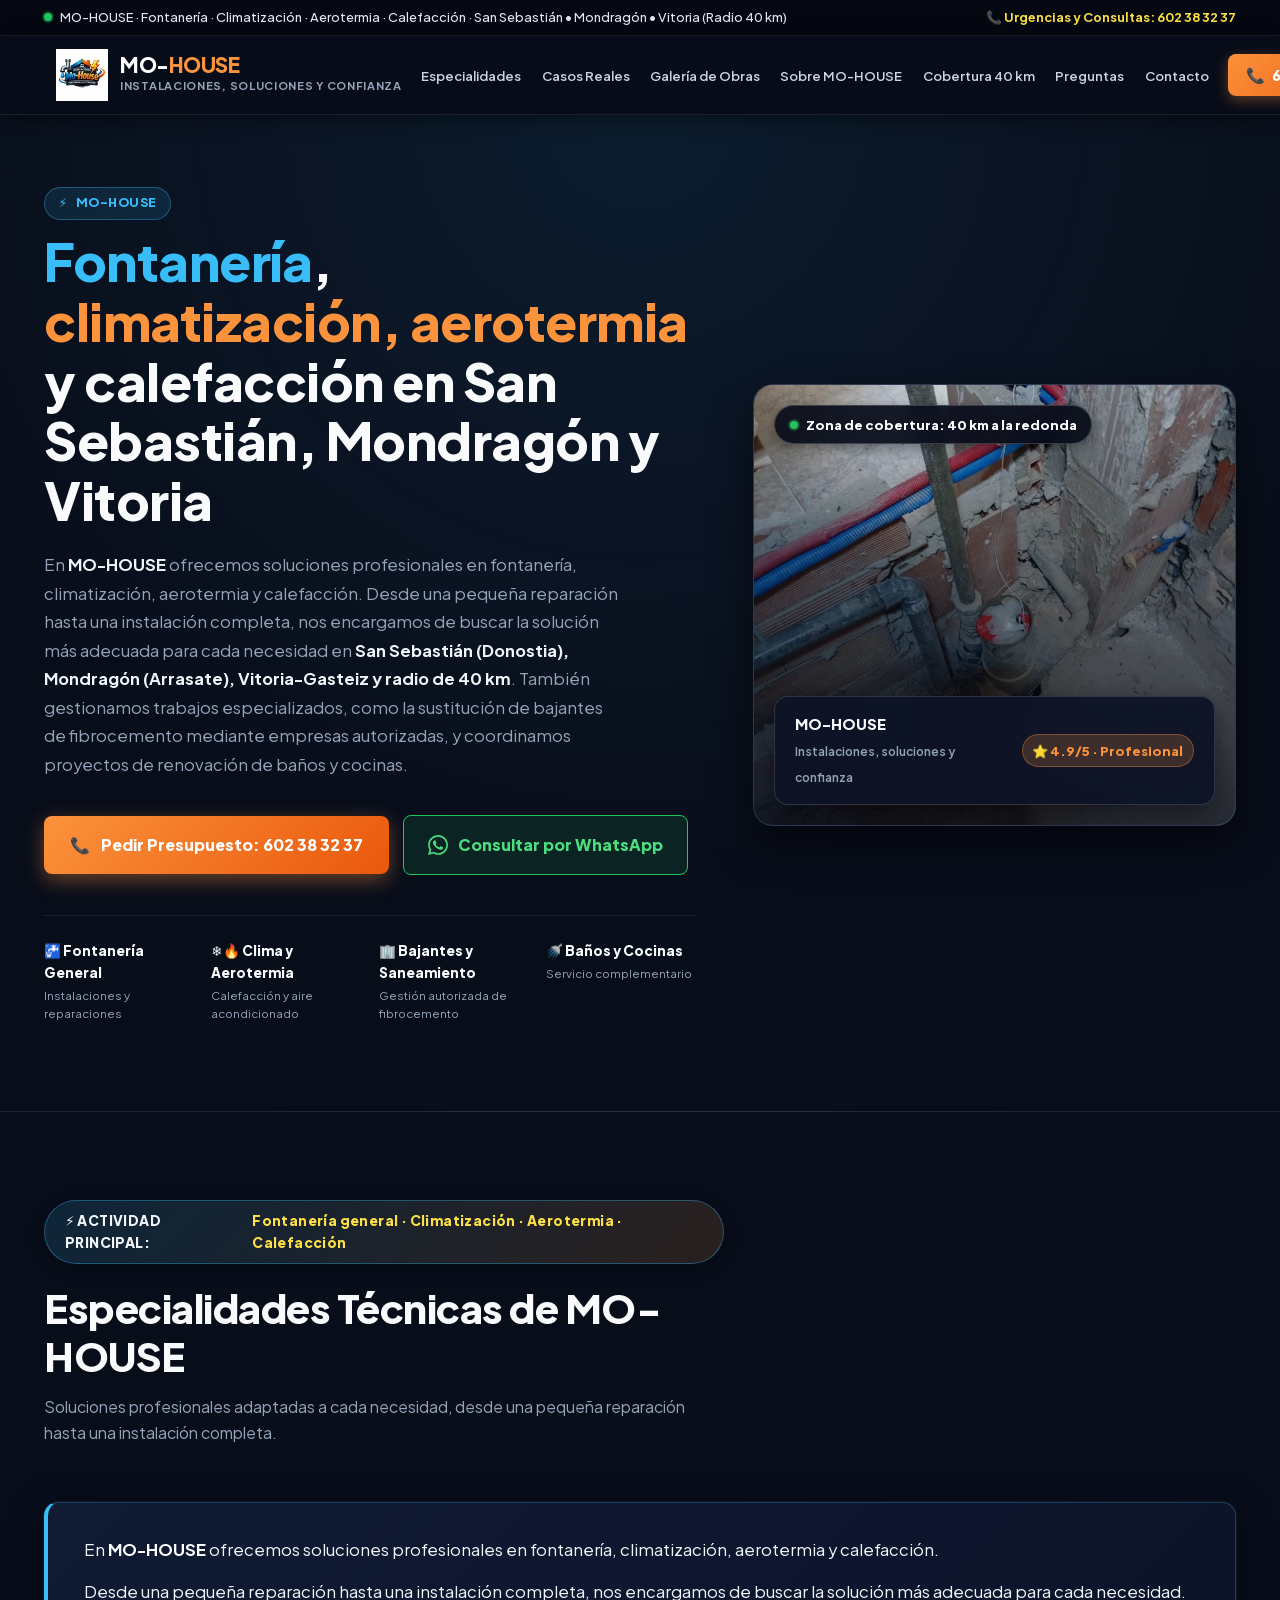
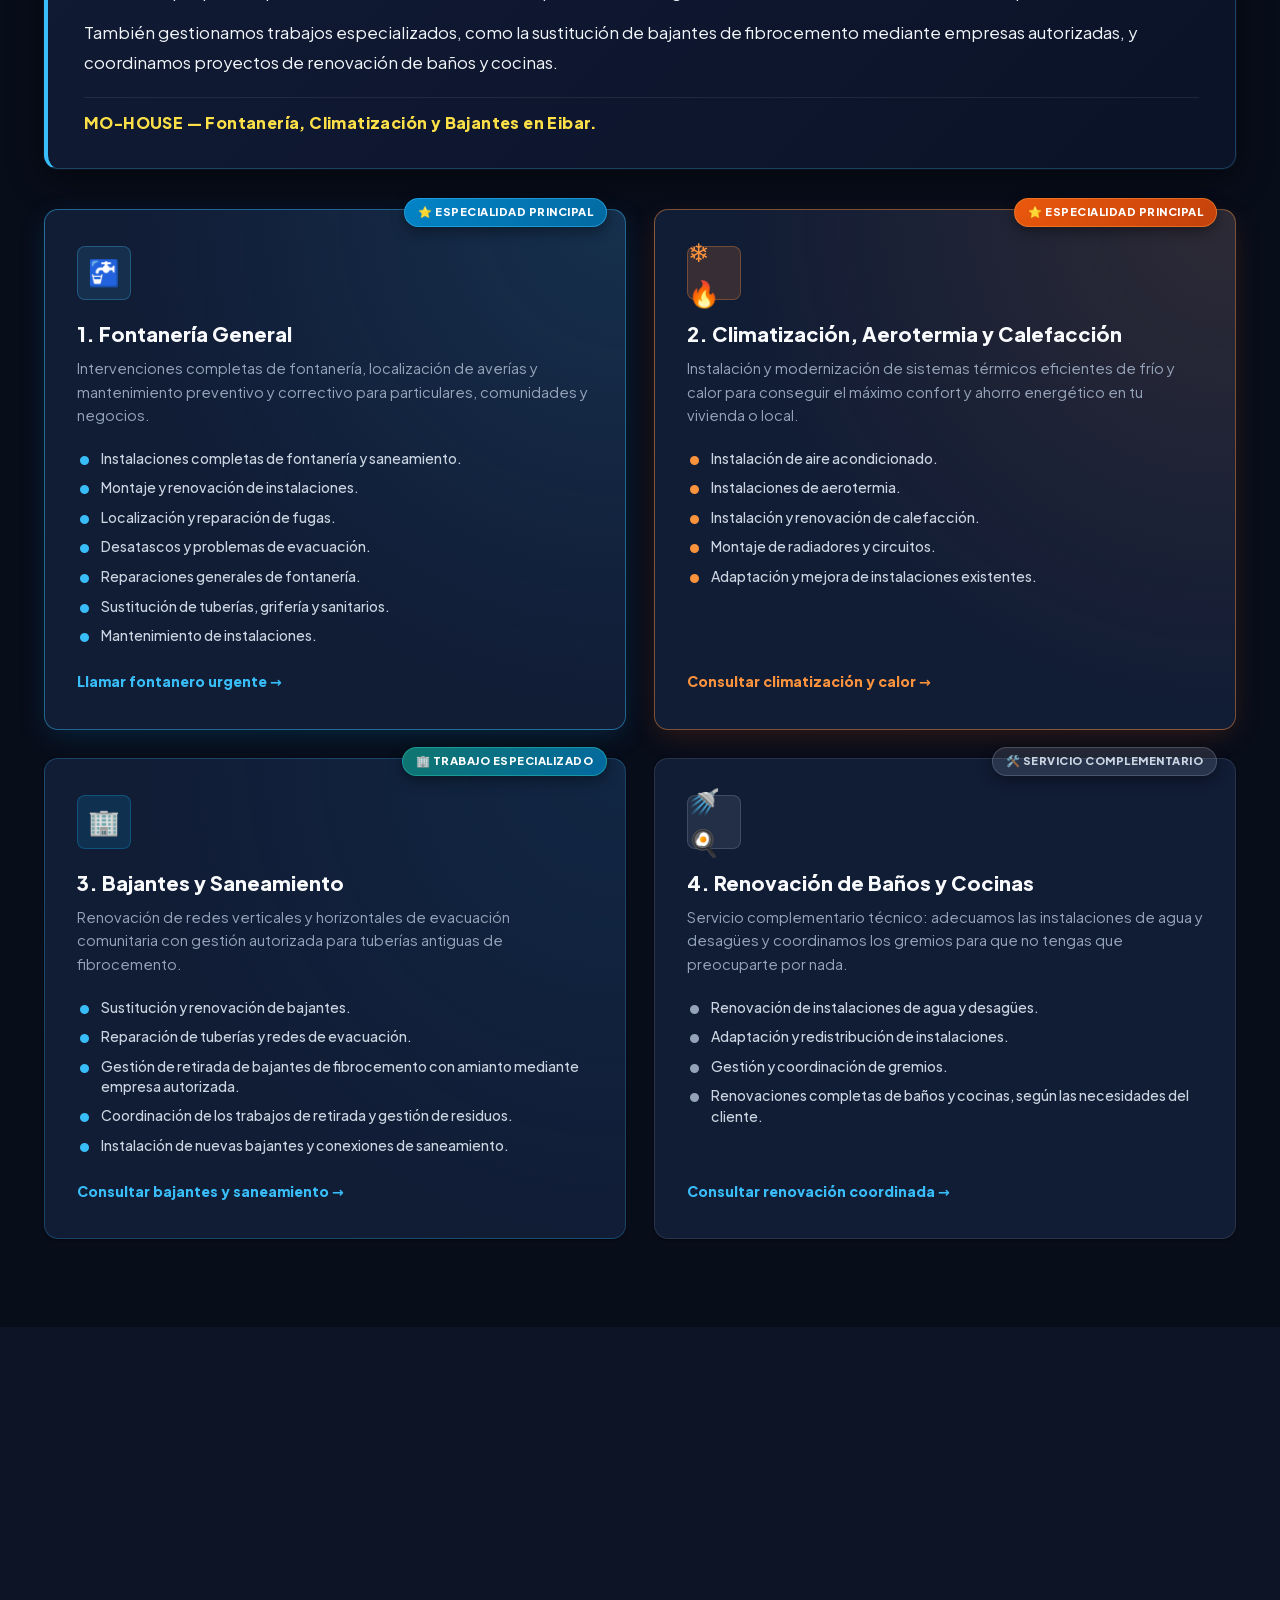
==== commit 67d00c8b: "fix(imagenes): encuadre de fotos verticales y títulos que no coincidían con la foto - Casos reales e" ====
--- a/index.html
+++ b/index.html
@@ -6,7 +6,7 @@
   <title>Fontanero y Climatización en Donostia, Mondragón y Vitoria | MO-HOUSE</title>
 
   <!-- SEO, SEM & GEO Metadatos Principales -->
-  <meta name="description" content="Fontanería, climatización, aerotermia y calefacción en San Sebastián, Mondragón, Vitoria y Eibar (40 km). Urgencias, presupuesto cerrado sin compromiso y factura oficial. Llama al 602 38 32 37.">
+  <meta name="description" content="Fontanero en San Sebastián, Mondragón y Vitoria: fontanería, climatización, aerotermia y calefacción. Urgencias y presupuesto sin compromiso. ☎ 602 38 32 37">
   <meta name="keywords" content="MO-HOUSE, Fontaneria San Sebastian, Climatizacion Donostia, Aerotermia Vitoria, Calefaccion Mondragon, Fontanero urgente Gipuzkoa, Aire acondicionado Euskadi, Sustitucion bajantes fibrocemento empresa autorizada, Renovacion banos cocinas, fontanero urgente Donostia, fontanero 24h Gipuzkoa, Mohammed Akhrif fontanero">
   <meta name="author" content="Mohammed Akhrif - MO-HOUSE">
   <meta name="robots" content="index, follow, max-image-preview:large, max-snippet:-1, max-video-preview:-1">
@@ -53,6 +53,7 @@
   <link rel="icon" href="./images/opt/favicon-32.png" type="image/png" sizes="32x32">
   <link rel="icon" href="./images/opt/logo-mo-house-192.png" type="image/png" sizes="192x192">
   <link rel="apple-touch-icon" href="./images/opt/apple-touch-icon-180.png" sizes="180x180">
+  <link rel="manifest" href="/site.webmanifest">
 
   <!-- Preload imagen LCP (Largest Contentful Paint) para velocidad de carga -->
   <link rel="preload" as="image" type="image/avif" imagesrcset="./images/opt/instalacion-tuberias-multicapa-bano-eibar-480.avif 480w, ./images/opt/instalacion-tuberias-multicapa-bano-eibar-800.avif 800w" imagesizes="(max-width: 768px) 100vw, 600px" fetchpriority="high">
@@ -1727,7 +1728,7 @@
 
     .case-clean-media {
       position: relative;
-      height: 260px;
+      aspect-ratio: 4 / 3;
       overflow: hidden;
       background-color: #000;
     }
@@ -1859,7 +1860,7 @@
 
     .gallery-card-thumb {
       position: relative;
-      height: 200px;
+      aspect-ratio: 1 / 1;
       overflow: hidden;
       background-color: #000;
     }
@@ -2690,7 +2691,7 @@
         <span class="top-bar-text-mobile">MO-HOUSE · Fontanería & Clima · San Sebastián • Mondragón • Vitoria</span>
       </div>
       <div class="top-bar-right">
-        <a href="tel:602383237" class="top-bar-link" title="Llamar teléfono directo de MO-HOUSE">
+        <a href="tel:+34602383237" class="top-bar-link" title="Llamar teléfono directo de MO-HOUSE">
           <span class="top-bar-phone-full">📞 Urgencias y Consultas: <strong>602 38 32 37</strong></span>
           <span class="top-bar-phone-short">📞 <strong>602 38 32 37</strong></span>
         </a>
@@ -2726,7 +2727,7 @@
 
       <!-- Botón de Contacto Directo & Toggle Móvil -->
       <div class="header-actions">
-        <a href="tel:602383237" class="btn-call-header" title="Llamar teléfono directo 24 horas" data-conversion="call-header">
+        <a href="tel:+34602383237" class="btn-call-header" title="Llamar teléfono directo 24 horas" data-conversion="call-header">
           <span class="btn-call-icon">📞</span>
           <span class="btn-call-text">602 38 32 37</span>
         </a>
@@ -2751,7 +2752,7 @@
         <li><a href="#contacto" onclick="closeMobileMenu()">📞 Contacto Directo</a></li>
       </ul>
       <div class="mobile-drawer-actions">
-        <a href="tel:602383237" class="btn-drawer-call" data-conversion="call-drawer">
+        <a href="tel:+34602383237" class="btn-drawer-call" data-conversion="call-drawer">
           <span>📞 Llamar 24h</span>
         </a>
         <a href="https://wa.me/34602383237?text=Hola%20MO-HOUSE,%20te%20contacto%20desde%20la%20web" target="_blank" rel="noopener noreferrer" class="btn-action-wa" style="padding: 0.75rem 1rem; font-size: 0.92rem; justify-content: center; width: 100%;" data-conversion="wa-drawer">
@@ -2784,7 +2785,7 @@
             </p>
 
             <div class="hero-buttons-row">
-              <a href="tel:602383237" class="btn-action-call" title="Llamar teléfono directo de MO-HOUSE" data-conversion="call-hero">
+              <a href="tel:+34602383237" class="btn-action-call" title="Llamar teléfono directo de MO-HOUSE" data-conversion="call-hero">
                 <span>📞</span>
                 <span>Pedir Presupuesto: 602 38 32 37</span>
               </a>
@@ -2892,7 +2893,7 @@
               <li>Sustitución de tuberías, grifería y sanitarios.</li>
               <li>Mantenimiento de instalaciones.</li>
             </ul>
-            <a href="tel:602383237" class="service-card-link" data-conversion="call-service-fontaneria">Llamar fontanero urgente &rarr;</a>
+            <a href="tel:+34602383237" class="service-card-link" data-conversion="call-service-fontaneria">Llamar fontanero urgente &rarr;</a>
           </div>
 
           <!-- Especialidad 2: CLIMATIZACIÓN, AEROTERMIA Y CALEFACCIÓN (ACTIVIDAD PRINCIPAL) -->
@@ -2989,7 +2990,7 @@
           <!-- Caso 2 -->
           <div class="case-clean-item">
             <div class="case-clean-media">
-              <picture><source type="image/avif" srcset="./images/opt/reforma-bano-ducha-griferia-negra-eibar-480.avif 480w, ./images/opt/reforma-bano-ducha-griferia-negra-eibar-800.avif 800w" sizes="(max-width: 768px) 100vw, 600px"><source type="image/webp" srcset="./images/opt/reforma-bano-ducha-griferia-negra-eibar-480.webp 480w, ./images/opt/reforma-bano-ducha-griferia-negra-eibar-800.webp 800w" sizes="(max-width: 768px) 100vw, 600px"><img src="./images/opt/reforma-bano-ducha-griferia-negra-eibar-800.jpg" alt="Cambio de bañera por plato de resina por MO-HOUSE en Mondragón" width="600" height="380" loading="lazy" decoding="async"></picture>
+              <picture><source type="image/avif" srcset="./images/opt/reforma-bano-ducha-griferia-negra-eibar-480.avif 480w, ./images/opt/reforma-bano-ducha-griferia-negra-eibar-800.avif 800w" sizes="(max-width: 768px) 100vw, 600px"><source type="image/webp" srcset="./images/opt/reforma-bano-ducha-griferia-negra-eibar-480.webp 480w, ./images/opt/reforma-bano-ducha-griferia-negra-eibar-800.webp 800w" sizes="(max-width: 768px) 100vw, 600px"><img style="object-position: 50% 85%;" src="./images/opt/reforma-bano-ducha-griferia-negra-eibar-800.jpg" alt="Cambio de bañera por plato de resina por MO-HOUSE en Mondragón" width="600" height="380" loading="lazy" decoding="async"></picture>
               <span class="case-meta-tag">Vivienda Particular · Mondragón</span>
             </div>
             <div class="case-clean-body">
@@ -3085,23 +3086,23 @@
           </div>
 
           <!-- 2. Lavabo Piedra y LED -->
-          <div class="gallery-clean-card" data-category="banos" onclick="openCleanLightbox('./images/opt/reforma-bano-lavabo-piedra-dorado-eibar-1200.webp', 'Lavabo de Piedra y Grifería Oro', 'Mondragón', 'Mueble de roble natural con lavabo esculpido en piedra y espejo circular con retroiluminación LED perimetral.')">
+          <div class="gallery-clean-card" data-category="banos" onclick="openCleanLightbox('./images/opt/reforma-bano-lavabo-piedra-dorado-eibar-1200.webp', 'Columna de Ducha Termostática', 'Mondragón', 'Columna de ducha termostática con rociador de techo y teleducha sobre revestimiento porcelánico efecto mármol.')">
             <div class="gallery-card-thumb">
-              <picture><source type="image/avif" srcset="./images/opt/reforma-bano-lavabo-piedra-dorado-eibar-480.avif 480w, ./images/opt/reforma-bano-lavabo-piedra-dorado-eibar-800.avif 800w" sizes="(max-width: 600px) 100vw, (max-width: 1024px) 50vw, 400px"><source type="image/webp" srcset="./images/opt/reforma-bano-lavabo-piedra-dorado-eibar-480.webp 480w, ./images/opt/reforma-bano-lavabo-piedra-dorado-eibar-800.webp 800w" sizes="(max-width: 600px) 100vw, (max-width: 1024px) 50vw, 400px"><img src="./images/opt/reforma-bano-lavabo-piedra-dorado-eibar-800.jpg" alt="Lavabo piedra MO-HOUSE en Mondragón" width="400" height="300" loading="lazy" decoding="async"></picture>
+              <picture><source type="image/avif" srcset="./images/opt/reforma-bano-lavabo-piedra-dorado-eibar-480.avif 480w, ./images/opt/reforma-bano-lavabo-piedra-dorado-eibar-800.avif 800w" sizes="(max-width: 600px) 100vw, (max-width: 1024px) 50vw, 400px"><source type="image/webp" srcset="./images/opt/reforma-bano-lavabo-piedra-dorado-eibar-480.webp 480w, ./images/opt/reforma-bano-lavabo-piedra-dorado-eibar-800.webp 800w" sizes="(max-width: 600px) 100vw, (max-width: 1024px) 50vw, 400px"><img src="./images/opt/reforma-bano-lavabo-piedra-dorado-eibar-800.jpg" alt="Columna de ducha termostática instalada por MO-HOUSE en Mondragón" width="400" height="300" loading="lazy" decoding="async"></picture>
             </div>
             <div class="gallery-card-caption">
-              <div class="gallery-card-title">Lavabo Piedra & LED</div>
+              <div class="gallery-card-title">Columna de Ducha Termostática</div>
               <div class="gallery-card-loc">📍 Mondragón</div>
             </div>
           </div>
 
           <!-- 3. Ducha Negra Mate -->
-          <div class="gallery-clean-card" data-category="banos" onclick="openCleanLightbox('./images/opt/reforma-bano-mampara-negra-eibar-1200.webp', 'Ducha Moderna Mampara Negra', 'Vitoria-Gasteiz', 'Plato de ducha mineral con mampara de perfilería negra mate, hornacina iluminada y grifería termostática.')">
+          <div class="gallery-clean-card" data-category="banos" onclick="openCleanLightbox('./images/opt/reforma-bano-mampara-negra-eibar-1200.webp', 'Mueble de Lavabo Doble y Espejo LED', 'Vitoria-Gasteiz', 'Mueble suspendido de madera con lavabo doble, grifería monomando, espejo con iluminación LED e instalación de inodoro.')">
             <div class="gallery-card-thumb">
-              <picture><source type="image/avif" srcset="./images/opt/reforma-bano-mampara-negra-eibar-480.avif 480w, ./images/opt/reforma-bano-mampara-negra-eibar-800.avif 800w" sizes="(max-width: 600px) 100vw, (max-width: 1024px) 50vw, 400px"><source type="image/webp" srcset="./images/opt/reforma-bano-mampara-negra-eibar-480.webp 480w, ./images/opt/reforma-bano-mampara-negra-eibar-800.webp 800w" sizes="(max-width: 600px) 100vw, (max-width: 1024px) 50vw, 400px"><img src="./images/opt/reforma-bano-mampara-negra-eibar-800.jpg" alt="Ducha moderna MO-HOUSE en Vitoria-Gasteiz" width="400" height="300" loading="lazy" decoding="async"></picture>
+              <picture><source type="image/avif" srcset="./images/opt/reforma-bano-mampara-negra-eibar-480.avif 480w, ./images/opt/reforma-bano-mampara-negra-eibar-800.avif 800w" sizes="(max-width: 600px) 100vw, (max-width: 1024px) 50vw, 400px"><source type="image/webp" srcset="./images/opt/reforma-bano-mampara-negra-eibar-480.webp 480w, ./images/opt/reforma-bano-mampara-negra-eibar-800.webp 800w" sizes="(max-width: 600px) 100vw, (max-width: 1024px) 50vw, 400px"><img src="./images/opt/reforma-bano-mampara-negra-eibar-800.jpg" alt="Mueble de lavabo doble con espejo LED instalado por MO-HOUSE en Vitoria-Gasteiz" width="400" height="300" loading="lazy" decoding="async"></picture>
             </div>
             <div class="gallery-card-caption">
-              <div class="gallery-card-title">Ducha Negra Mate</div>
+              <div class="gallery-card-title">Lavabo Doble y Espejo LED</div>
               <div class="gallery-card-loc">📍 Vitoria-Gasteiz</div>
             </div>
           </div>
@@ -3228,12 +3229,12 @@
           </div>
 
           <!-- 15. Climatizador en Terraza -->
-          <div class="gallery-clean-card" data-category="calefaccion" onclick="openCleanLightbox('./images/opt/instalacion-climatizador-terraza-eibar-1200.webp', 'Tomas de Climatización y Lavadora', 'Vitoria-Gasteiz (Salburua)', 'Adecuación de tomas de agua, desagües y línea eléctrica para unidad exterior de bomba de calor y lavadora.')">
+          <div class="gallery-clean-card" data-category="calefaccion" onclick="openCleanLightbox('./images/opt/instalacion-climatizador-terraza-eibar-1200.webp', 'Unidad Exterior de Bomba de Calor', 'Vitoria-Gasteiz (Salburua)', 'Adecuación de tomas de agua, desagües y línea eléctrica para unidad exterior de bomba de calor y lavadora.')">
             <div class="gallery-card-thumb">
-              <picture><source type="image/avif" srcset="./images/opt/instalacion-climatizador-terraza-eibar-480.avif 480w, ./images/opt/instalacion-climatizador-terraza-eibar-800.avif 800w" sizes="(max-width: 600px) 100vw, (max-width: 1024px) 50vw, 400px"><source type="image/webp" srcset="./images/opt/instalacion-climatizador-terraza-eibar-480.webp 480w, ./images/opt/instalacion-climatizador-terraza-eibar-800.webp 800w" sizes="(max-width: 600px) 100vw, (max-width: 1024px) 50vw, 400px"><img src="./images/opt/instalacion-climatizador-terraza-eibar-800.jpg" alt="Climatización MO-HOUSE en Vitoria-Gasteiz" width="400" height="300" loading="lazy" decoding="async"></picture>
+              <picture><source type="image/avif" srcset="./images/opt/instalacion-climatizador-terraza-eibar-480.avif 480w, ./images/opt/instalacion-climatizador-terraza-eibar-800.avif 800w" sizes="(max-width: 600px) 100vw, (max-width: 1024px) 50vw, 400px"><source type="image/webp" srcset="./images/opt/instalacion-climatizador-terraza-eibar-480.webp 480w, ./images/opt/instalacion-climatizador-terraza-eibar-800.webp 800w" sizes="(max-width: 600px) 100vw, (max-width: 1024px) 50vw, 400px"><img src="./images/opt/instalacion-climatizador-terraza-eibar-800.jpg" alt="Unidad exterior de bomba de calor instalada por MO-HOUSE en Vitoria-Gasteiz" width="400" height="300" loading="lazy" decoding="async"></picture>
             </div>
             <div class="gallery-card-caption">
-              <div class="gallery-card-title">Climatizador en Terraza</div>
+              <div class="gallery-card-title">Bomba de Calor</div>
               <div class="gallery-card-loc">📍 Vitoria-Gasteiz</div>
             </div>
           </div>
@@ -3404,7 +3405,7 @@
             </ul>
           </div>
         </div>
-        <p class="zone-clean-note">¿Tu municipio no aparece en la lista? Si está a menos de 40 km de San Sebastián, Mondragón o Vitoria, también te atendemos: <a href="tel:602383237" data-conversion="call-zonas">llámanos al 602 38 32 37</a>.</p>
+        <p class="zone-clean-note">¿Tu municipio no aparece en la lista? Si está a menos de 40 km de San Sebastián, Mondragón o Vitoria, también te atendemos: <a href="tel:+34602383237" data-conversion="call-zonas">llámanos al 602 38 32 37</a>.</p>
 
         <!-- Banner destacado de Radio 40 km a la redonda -->
         <div class="cobertura-highlight-banner">
@@ -3417,7 +3418,7 @@
               </div>
             </div>
           </div>
-          <a href="tel:602383237" class="btn-action-call" style="padding: 0.8rem 1.4rem; font-size: 0.95rem; white-space: nowrap;" data-conversion="call-cobertura">
+          <a href="tel:+34602383237" class="btn-action-call" style="padding: 0.8rem 1.4rem; font-size: 0.95rem; white-space: nowrap;" data-conversion="call-cobertura">
             <span>📞 Llamar ahora: 602 38 32 37</span>
           </a>
         </div>
@@ -3588,7 +3589,7 @@
             Sin centralitas ni intermediarios. Contacta directamente con el equipo de MO-HOUSE por teléfono o WhatsApp para recibir asistencia técnica profesional.
           </p>
           <div class="contact-banner-btns">
-            <a href="tel:602383237" class="btn-banner-call" title="Llamar teléfono directo" data-conversion="call-banner">
+            <a href="tel:+34602383237" class="btn-banner-call" title="Llamar teléfono directo" data-conversion="call-banner">
               <span>📞</span>
               <span>Llamar al 602 38 32 37</span>
             </a>
@@ -3602,7 +3603,7 @@
         <!-- Canales Directos de Información -->
         <div class="direct-channels-grid">
           
-          <a href="tel:602383237" class="direct-channel-card" title="Llamar" data-conversion="call-channel">
+          <a href="tel:+34602383237" class="direct-channel-card" title="Llamar" data-conversion="call-channel">
             <div class="channel-icon-wrap">📞</div>
             <div class="channel-meta">
               <strong>Teléfono Directo & Urgencias</strong>
@@ -3723,7 +3724,7 @@
     <a href="https://wa.me/34602383237?text=Hola%20MO-HOUSE,%20necesito%20asistencia" target="_blank" rel="noopener noreferrer" class="btn-dock-wa-clean" title="WhatsApp" data-conversion="wa-dock">
       <span>💬 WhatsApp</span>
     </a>
-    <a href="tel:602383237" class="btn-dock-phone-clean" title="Llamar" data-conversion="call-dock">
+    <a href="tel:+34602383237" class="btn-dock-phone-clean" title="Llamar" data-conversion="call-dock">
       <span>📞 602 38 32 37</span>
     </a>
   </div>
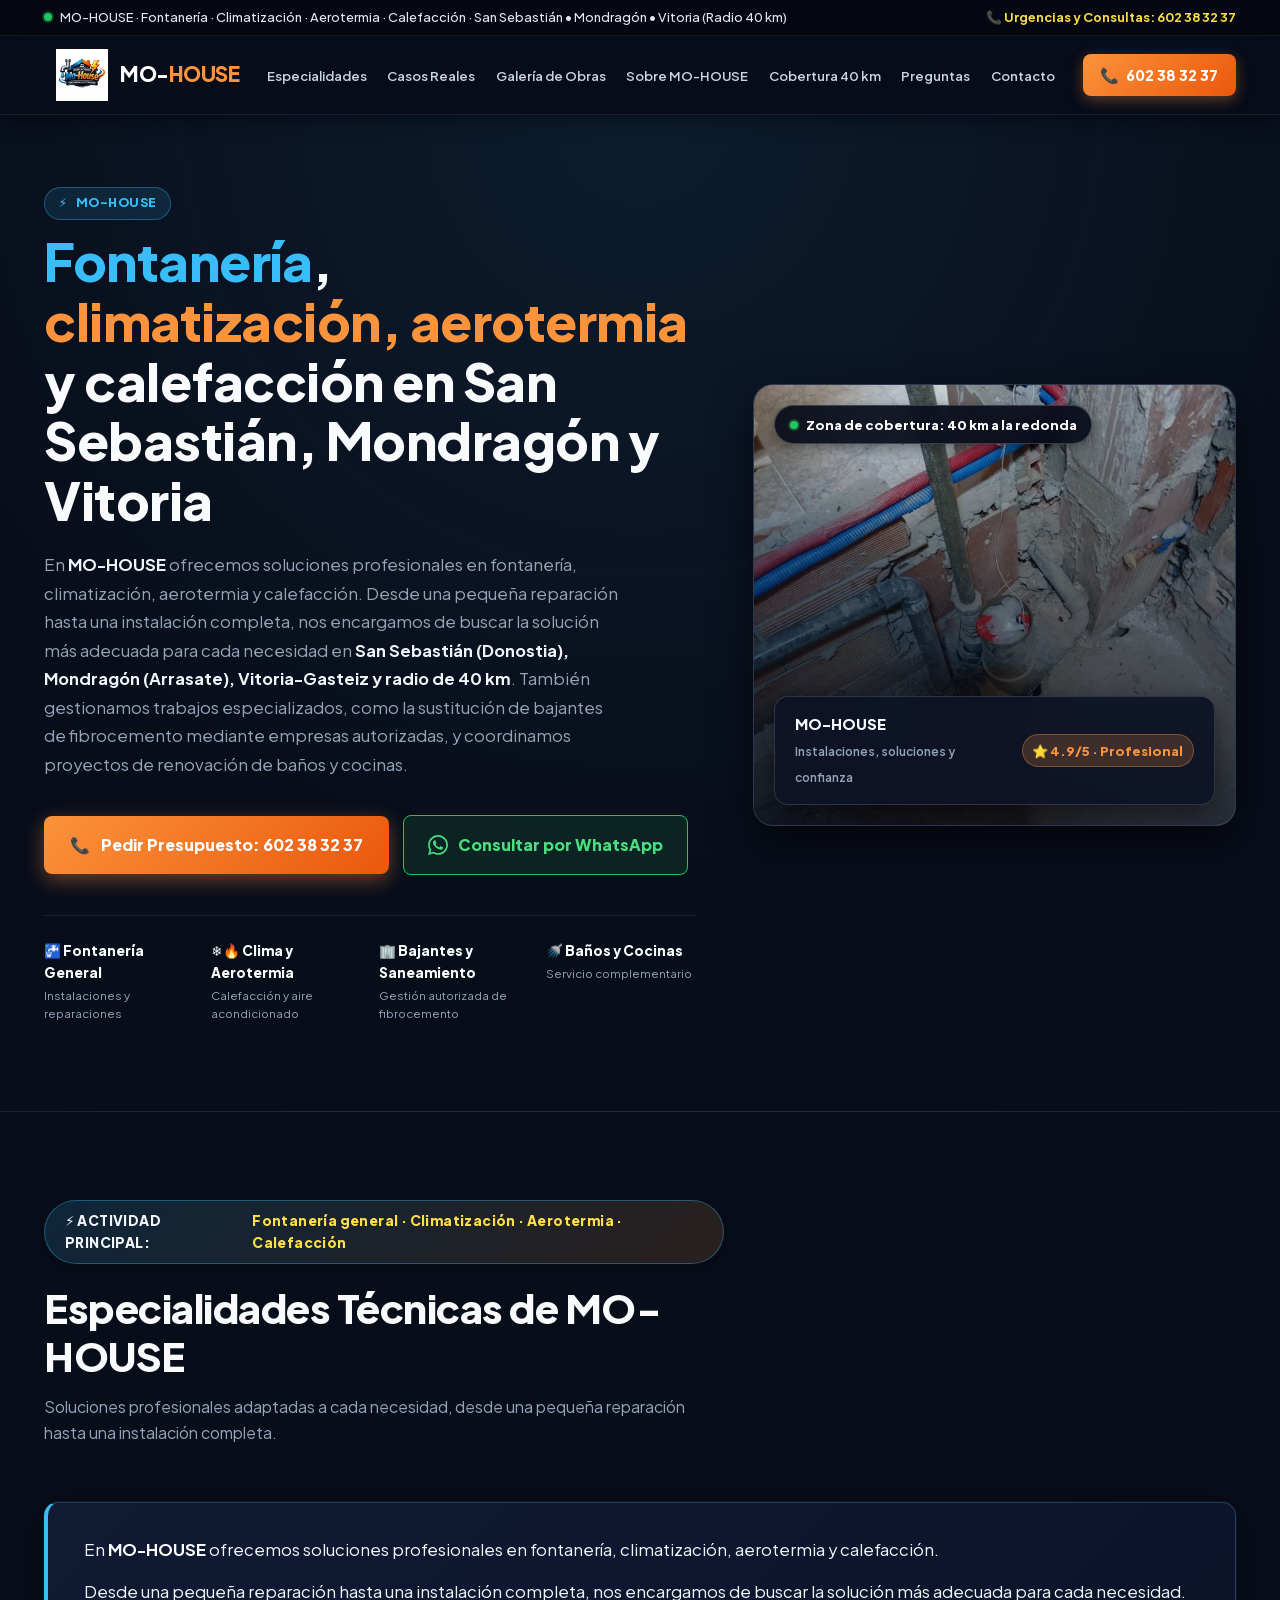
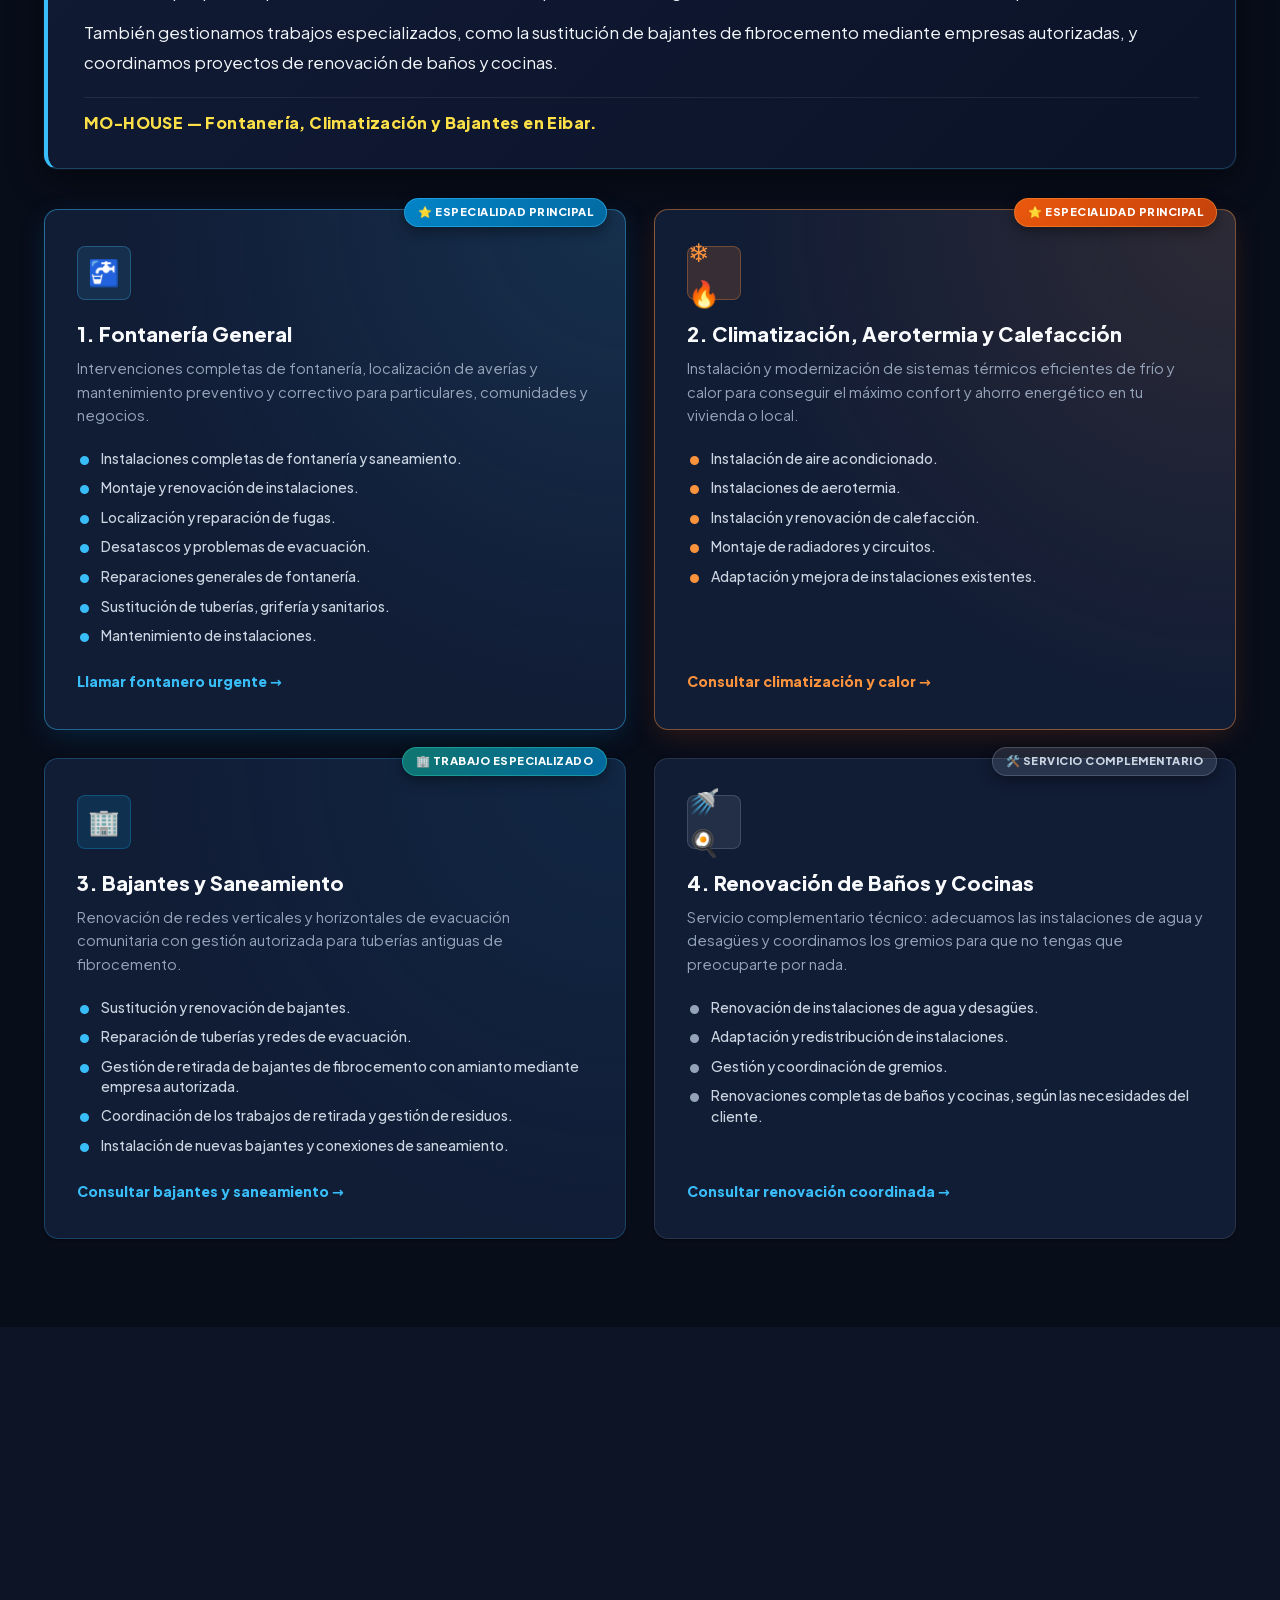
==== commit a5899147: "feat: crédito de Presupuesta Estudios en el footer y cabecera sin desbordes a 1180-1499px - Banner '" ====
--- a/index.html
+++ b/index.html
@@ -451,7 +451,12 @@
             }
           }
         ]
-      }
+      },
+      "hasMap": "https://share.google/VWmdFWs8nFVwzVktb",
+      "sameAs": [
+        "https://share.google/VWmdFWs8nFVwzVktb",
+        "https://www.google.com/search?kgmid=/g/11p27mvmxk"
+      ]
     },
     {
       "@type": "FAQPage",
@@ -547,6 +552,12 @@
       "inLanguage": "es-ES",
       "publisher": {
         "@id": "https://mo-house.es/#business"
+      },
+      "creator": {
+        "@type": "Organization",
+        "@id": "https://estudios.presupuesta.net/#agency",
+        "name": "Presupuesta Estudios",
+        "url": "https://estudios.presupuesta.net/"
       }
     },
     {
@@ -929,6 +940,13 @@
       }
     }
 
+    /* Entre 1180 y 1499px el menú completo no cabe junto al subtítulo del logo */
+    @media (min-width: 1180px) and (max-width: 1499px) {
+      .brand-subtitle-tag {
+        display: none;
+      }
+    }
+
     .nav-item-link {
       font-size: clamp(0.82rem, 0.9vw, 0.88rem);
       font-weight: 600;
@@ -2678,6 +2696,50 @@
       width: auto;
       object-fit: contain;
     }
+
+    /* Crédito de agencia: Presupuesta Estudios */
+    .pe-credit {
+      display: flex;
+      justify-content: center;
+      margin-top: 1.25rem;
+      padding: 1.25rem 0 0.25rem;
+      border-top: 1px solid rgba(255, 255, 255, 0.08);
+    }
+    
+    .pe-credit a {
+      display: inline-flex;
+      flex-wrap: wrap;
+      align-items: center;
+      justify-content: center;
+      gap: 0.25rem 0.45rem;
+      max-width: 100%;
+      padding: 0.6rem 1.1rem;
+      border: 1px solid rgba(255, 255, 255, 0.16);
+      border-radius: 999px;
+      background: rgba(255, 255, 255, 0.04);
+      color: #cbd5e1;
+      font-size: 0.82rem;
+      line-height: 1.45;
+      text-align: center;
+      text-decoration: none;
+      transition: border-color 0.2s ease, background-color 0.2s ease;
+    }
+    
+    .pe-credit a:hover,
+    .pe-credit a:focus-visible {
+      border-color: var(--brand-orange);
+      background: rgba(255, 255, 255, 0.08);
+    }
+    
+    .pe-credit-brand {
+      color: #ffffff;
+      font-weight: 800;
+    }
+    
+    .pe-credit-cta {
+      color: var(--brand-orange);
+      font-weight: 700;
+    }
   </style>
 </head>
 <body>
@@ -3630,14 +3692,14 @@
             </div>
           </a>
 
-          <div class="direct-channel-card">
+          <a href="https://share.google/VWmdFWs8nFVwzVktb" target="_blank" rel="noopener" class="direct-channel-card" title="Perfil de MO-HOUSE en Google Maps" data-conversion="maps-channel">
             <div class="channel-icon-wrap">📍</div>
             <div class="channel-meta">
-              <strong>Zona Operativa y Cobertura</strong>
-              <span>San Sebastián • Mondragón • Vitoria</span>
-              <span class="channel-sub-info">Radio de llamadas: 40 km a la redonda</span>
-            </div>
-          </div>
+              <strong>Google Maps y Reseñas</strong>
+              <span>Ver perfil de MO-HOUSE</span>
+              <span class="channel-sub-info">Fotos, opiniones de clientes y cómo contactar</span>
+            </div>
+          </a>
 
         </div>
 
@@ -3700,6 +3762,7 @@
             <li><a href="#cobertura">Donostialdea, Costa y Goierri</a></li>
             <li><a href="#cobertura">Alto y Bajo Deba, Durangaldea</a></li>
             <li><a href="#cobertura">Llanada Alavesa (Radio 40 km)</a></li>
+            <li><a href="https://share.google/VWmdFWs8nFVwzVktb" target="_blank" rel="noopener" data-conversion="maps-footer">📍 MO-HOUSE en Google Maps</a></li>
           </ul>
         </div>
 
@@ -3714,6 +3777,14 @@
           <button type="button" onclick="openCleanLegal('privacidad')">Privacidad</button>
           <button type="button" onclick="openCleanLegal('cookies')">Cookies</button>
         </div>
+      </div>
+
+      <div class="pe-credit">
+        <a href="https://estudios.presupuesta.net/?utm_source=mo-house&amp;utm_medium=footer-credit&amp;utm_campaign=client-referral" target="_blank" rel="noopener" title="Presupuesta Estudios: páginas web y posicionamiento en Google y Google Maps para negocios">
+          <span class="pe-credit-lead">Diseño web y SEO local por</span>
+          <strong class="pe-credit-brand">Presupuesta Estudios</strong>
+          <span class="pe-credit-cta">¿Eres profesional? Consigue una web como esta&nbsp;→</span>
+        </a>
       </div>
 
     </div>
@@ -3849,7 +3920,7 @@
       const href = cta.getAttribute('href') || '';
       window.dataLayer.push({
         event: 'lead_click',
-        lead_channel: href.startsWith('tel:') ? 'phone' : (href.includes('wa.me') ? 'whatsapp' : 'other'),
+        lead_channel: href.startsWith('tel:') ? 'phone' : href.includes('wa.me') ? 'whatsapp' : href.includes('share.google') ? 'google_maps' : 'other',
         lead_location: cta.dataset.conversion
       });
     });
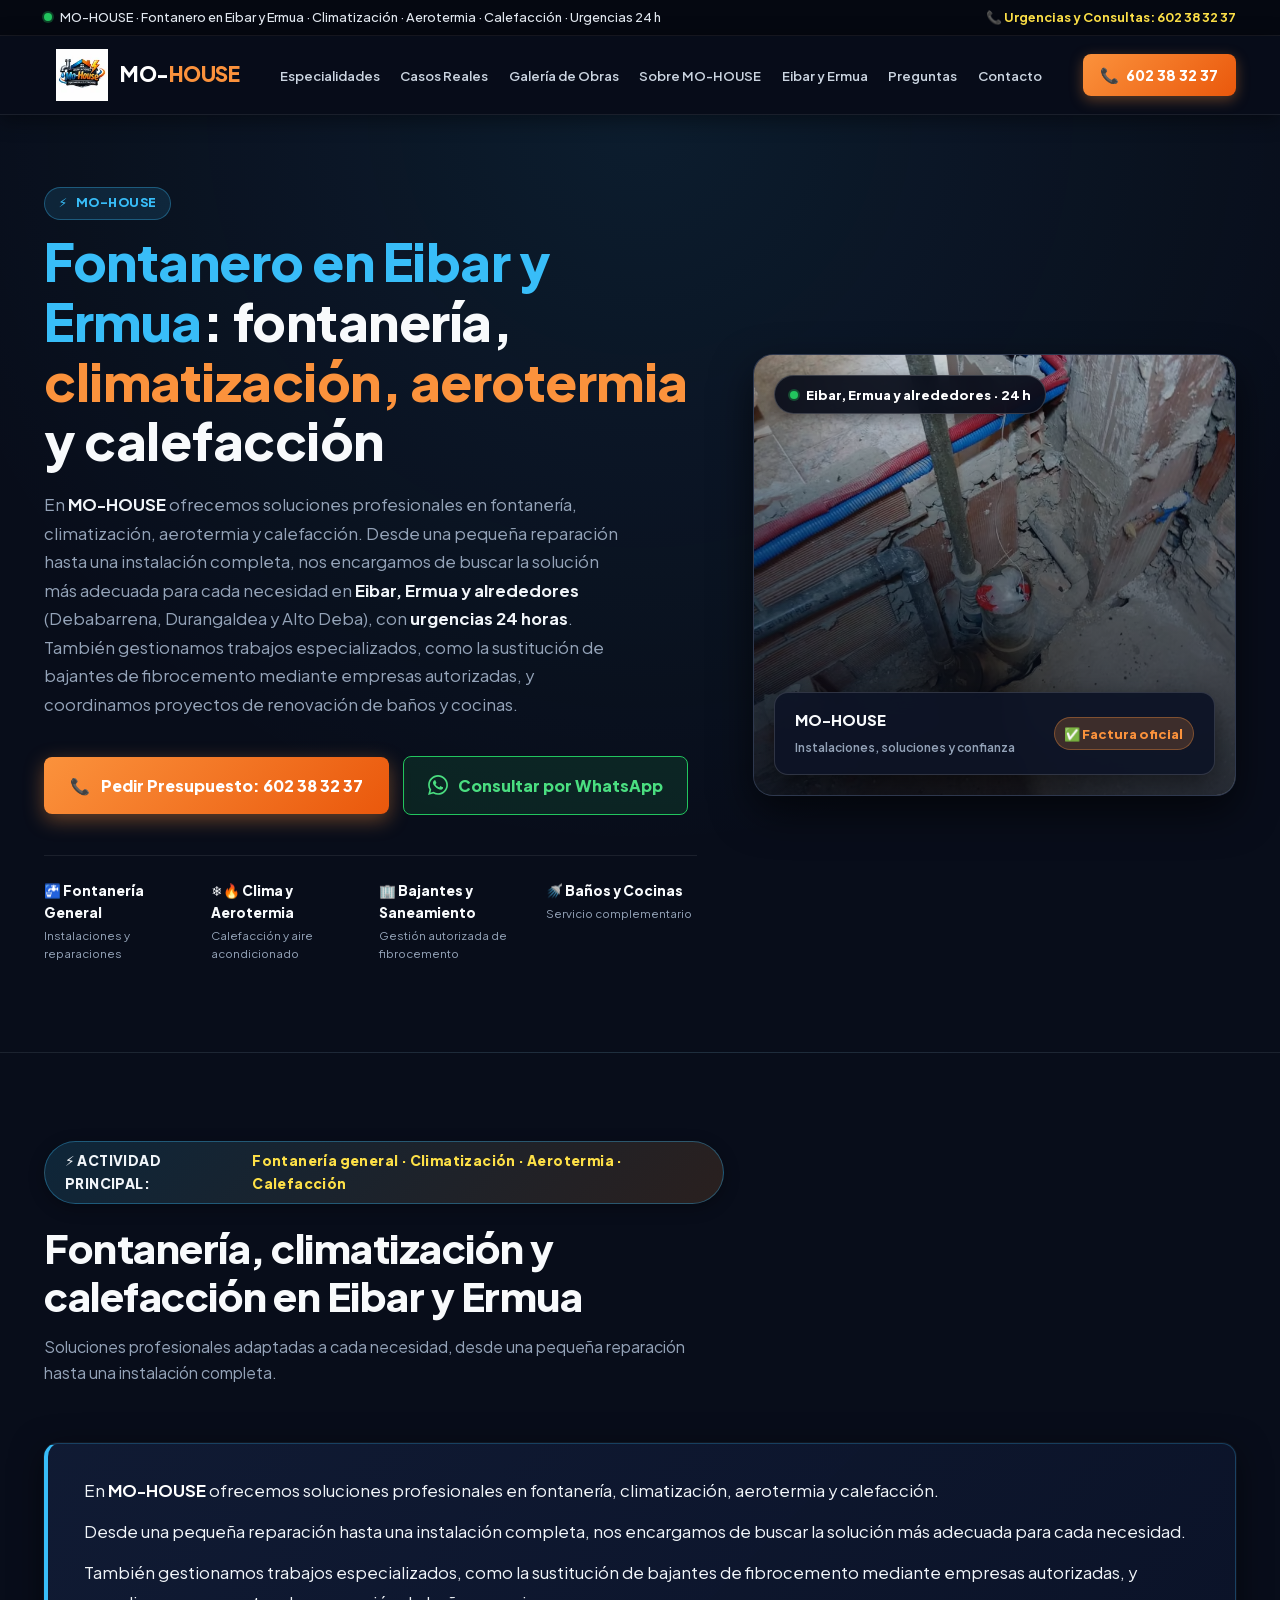
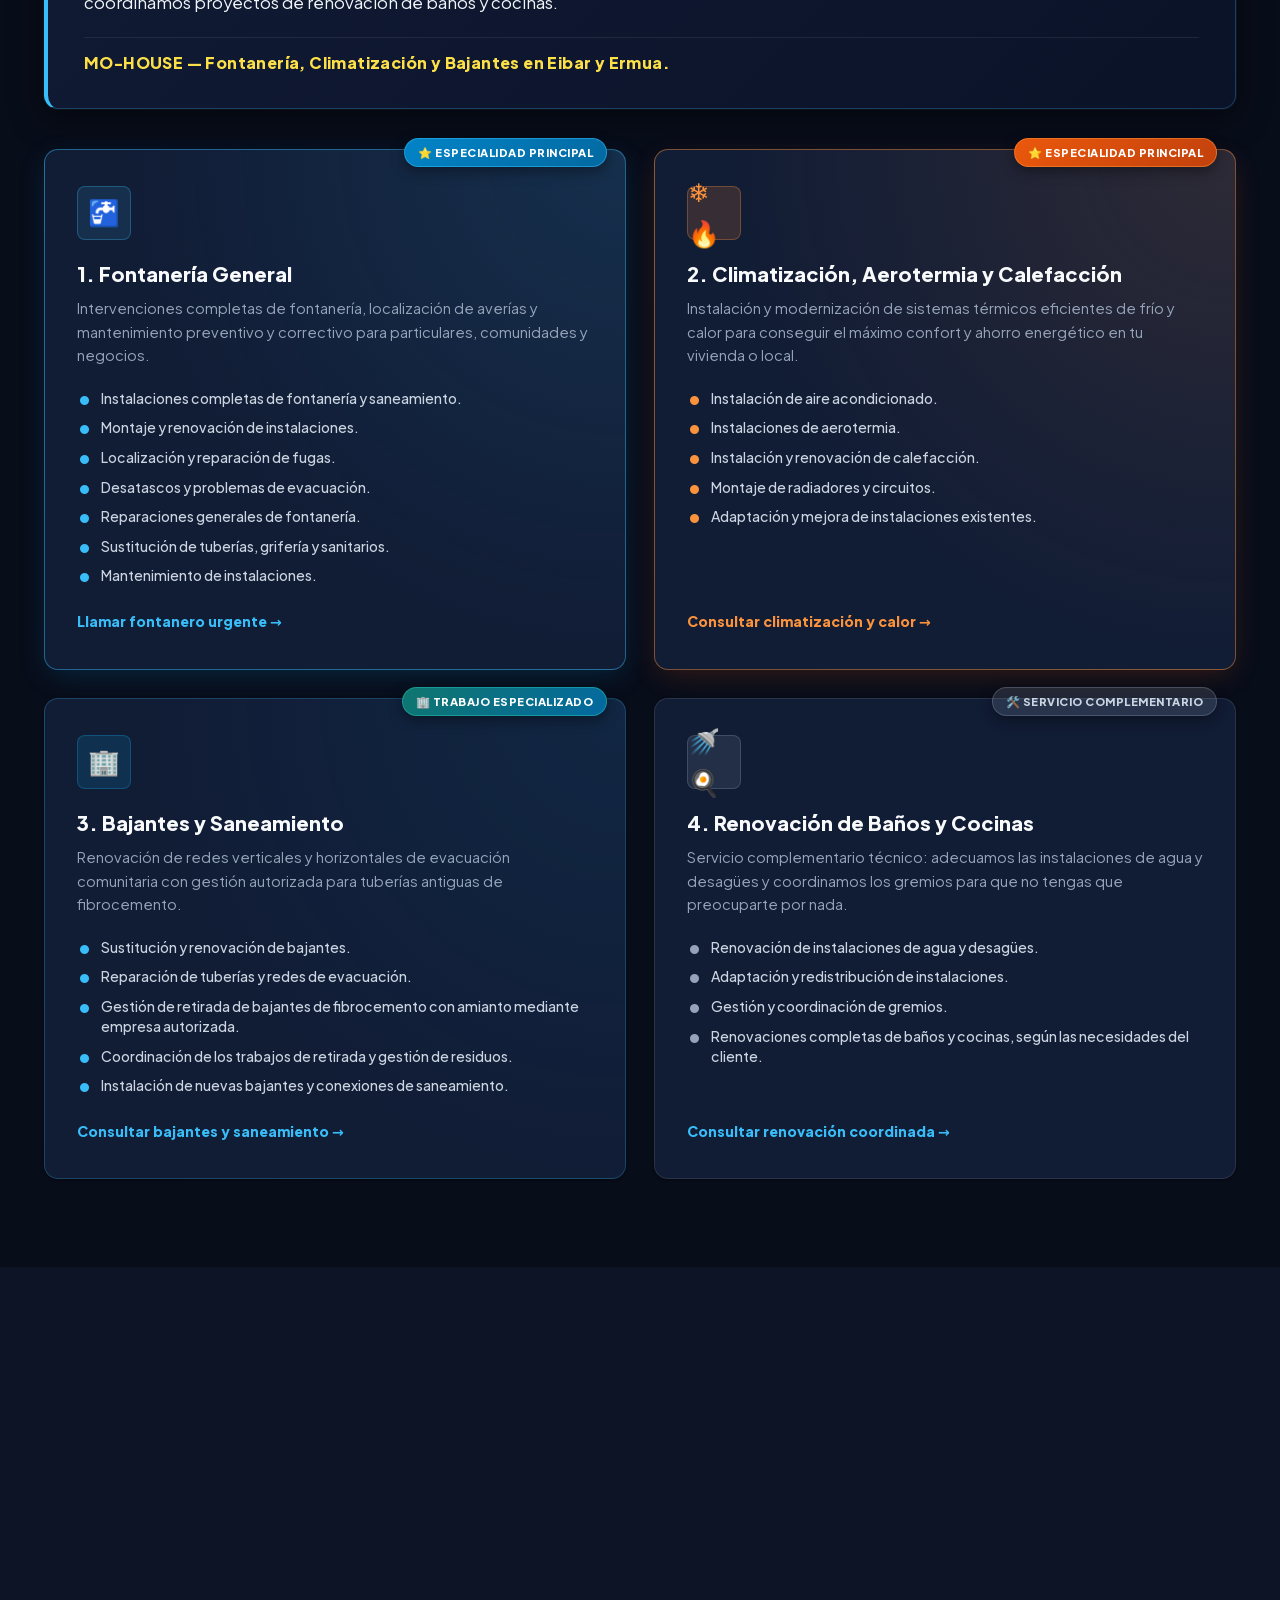
==== commit 999c6f3a: "feat(seo-local): reorientar SEO/SEM/GEO a Eibar, Ermua y alrededores - Título, meta, Open Graph, H1 " ====
--- a/index.html
+++ b/index.html
@@ -3,11 +3,10 @@
 <head>
   <meta charset="UTF-8">
   <meta name="viewport" content="width=device-width, initial-scale=1.0, viewport-fit=cover">
-  <title>Fontanero y Climatización en Donostia, Mondragón y Vitoria | MO-HOUSE</title>
+  <title>Fontanero en Eibar y Ermua · Clima y Aerotermia | MO-HOUSE</title>
 
   <!-- SEO, SEM & GEO Metadatos Principales -->
-  <meta name="description" content="Fontanero en San Sebastián, Mondragón y Vitoria: fontanería, climatización, aerotermia y calefacción. Urgencias y presupuesto sin compromiso. ☎ 602 38 32 37">
-  <meta name="keywords" content="MO-HOUSE, Fontaneria San Sebastian, Climatizacion Donostia, Aerotermia Vitoria, Calefaccion Mondragon, Fontanero urgente Gipuzkoa, Aire acondicionado Euskadi, Sustitucion bajantes fibrocemento empresa autorizada, Renovacion banos cocinas, fontanero urgente Donostia, fontanero 24h Gipuzkoa, Mohammed Akhrif fontanero">
+  <meta name="description" content="Fontanero en Eibar, Ermua y alrededores: urgencias 24 h, desatascos, climatización, aerotermia y calefacción. Presupuesto sin compromiso. ☎ 602 38 32 37">
   <meta name="author" content="Mohammed Akhrif - MO-HOUSE">
   <meta name="robots" content="index, follow, max-image-preview:large, max-snippet:-1, max-video-preview:-1">
   <link rel="canonical" href="https://mo-house.es/">
@@ -15,9 +14,9 @@
   <link rel="alternate" hreflang="x-default" href="https://mo-house.es/">
   <meta name="format-detection" content="telephone=no">
 
-  <!-- GEO & Local Search Tags (Gipuzkoa, Álava, Euskadi) -->
+  <!-- GEO & Local Search Tags (Eibar, Ermua, Debabarrena y Durangaldea) -->
   <meta name="geo.region" content="ES-SS">
-  <meta name="geo.placename" content="Eibar, Gipuzkoa">
+  <meta name="geo.placename" content="Eibar, Gipuzkoa; Ermua, Bizkaia">
   <meta name="geo.position" content="43.1849;-2.4727">
   <meta name="ICBM" content="43.1849, -2.4727">
   <meta name="geo.country" content="ES">
@@ -25,8 +24,8 @@
 
   <!-- Open Graph / WhatsApp / Facebook Preview -->
   <meta property="og:type" content="business.business">
-  <meta property="og:title" content="MO-HOUSE | Fontanería, Climatización y Aerotermia en Gipuzkoa y Álava">
-  <meta property="og:description" content="En MO-HOUSE ofrecemos soluciones profesionales en fontanería, climatización, aerotermia y calefacción. San Sebastián, Mondragón, Vitoria y radio de 40 km. Trato directo sin intermediarios. 📞 602 38 32 37">
+  <meta property="og:title" content="MO-HOUSE | Fontanero en Eibar y Ermua · Climatización y Aerotermia">
+  <meta property="og:description" content="Fontanería, climatización, aerotermia y calefacción en Eibar, Ermua y alrededores. Urgencias 24 h, trato directo y presupuesto sin compromiso. 📞 602 38 32 37">
   <meta property="og:url" content="https://mo-house.es/">
   <meta property="og:site_name" content="MO-HOUSE">
   <meta property="og:locale" content="es_ES">
@@ -34,19 +33,19 @@
   <meta property="og:image:type" content="image/jpeg">
   <meta property="og:image:width" content="1200">
   <meta property="og:image:height" content="630">
-  <meta property="og:image:alt" content="Instalaciones profesionales de fontanería y climatización por MO-HOUSE">
+  <meta property="og:image:alt" content="MO-HOUSE, fontanería y climatización en Eibar y Ermua">
   <meta property="business:contact_data:locality" content="Eibar">
   <meta property="business:contact_data:postal_code" content="20600">
-  <meta property="business:contact_data:region" content="Gipuzkoa / Álava">
+  <meta property="business:contact_data:region" content="Gipuzkoa">
   <meta property="business:contact_data:country_name" content="España">
   <meta property="business:contact_data:phone_number" content="+34602383237">
 
   <!-- Twitter Card -->
   <meta name="twitter:card" content="summary_large_image">
-  <meta name="twitter:title" content="MO-HOUSE | Fontanería, Climatización y Aerotermia en Gipuzkoa y Álava">
-  <meta name="twitter:description" content="En MO-HOUSE ofrecemos soluciones profesionales en fontanería, climatización, aerotermia y calefacción en Donostia, Mondragón y Vitoria (Radio 40 km). Factura oficial y confianza.">
+  <meta name="twitter:title" content="MO-HOUSE | Fontanero en Eibar y Ermua · Climatización y Aerotermia">
+  <meta name="twitter:description" content="Fontanería, climatización, aerotermia y calefacción en Eibar, Ermua y alrededores. Urgencias 24 h, factura oficial y trato directo.">
   <meta name="twitter:image" content="https://mo-house.es/images/opt/og-mo-house-1200x630.jpg">
-  <meta name="twitter:image:alt" content="Instalaciones de fontanería general y climatización por MO-HOUSE">
+  <meta name="twitter:image:alt" content="MO-HOUSE, fontanería y climatización en Eibar y Ermua">
 
   <!-- Favicon e Icono de Tema -->
   <meta name="theme-color" content="#080d1a">
@@ -76,10 +75,11 @@
       "name": "MO-HOUSE",
       "alternateName": [
         "MO HOUSE",
-        "Mo-House Fontanería"
+        "Mo-House Fontanería",
+        "MO-HOUSE Fontanero Eibar"
       ],
       "slogan": "Instalaciones, soluciones y confianza",
-      "description": "MO-HOUSE es una empresa de fontanería, climatización, aerotermia y calefacción con base en Eibar (Gipuzkoa) que da servicio en San Sebastián, Mondragón, Vitoria-Gasteiz y un radio de 40 km. Realiza reparaciones y urgencias, instalaciones completas, sustitución de bajantes (incluida la gestión de retirada de fibrocemento mediante empresa autorizada) y renovación de baños y cocinas.",
+      "description": "MO-HOUSE es una empresa de fontanería, climatización, aerotermia y calefacción con base en Eibar (Gipuzkoa) que trabaja en Eibar, Ermua y los municipios de alrededor: Debabarrena, Durangaldea, Debagoiena y Lea-Artibai. Atiende urgencias 24 horas, reparaciones e instalaciones completas, sustitución de bajantes (incluida la gestión de la retirada de fibrocemento mediante empresa autorizada) y renovación de baños y cocinas.",
       "url": "https://mo-house.es/",
       "logo": "https://mo-house.es/images/opt/logo-mo-house-512.png",
       "image": [
@@ -107,83 +107,81 @@
       "areaServed": [
         {
           "@type": "City",
-          "name": "Donostia-San Sebastián"
+          "name": "Eibar",
+          "sameAs": "https://es.wikipedia.org/wiki/Eibar"
         },
         {
           "@type": "City",
-          "name": "Pasaia"
+          "name": "Ermua",
+          "sameAs": "https://es.wikipedia.org/wiki/Ermua"
         },
         {
           "@type": "City",
-          "name": "Errenteria"
+          "name": "Mallabia"
         },
         {
           "@type": "City",
-          "name": "Lezo"
+          "name": "Soraluze-Placencia de las Armas"
         },
         {
           "@type": "City",
-          "name": "Oiartzun"
+          "name": "Elgoibar"
         },
         {
           "@type": "City",
-          "name": "Astigarraga"
+          "name": "Mendaro"
         },
         {
           "@type": "City",
-          "name": "Hernani"
+          "name": "Deba"
         },
         {
           "@type": "City",
-          "name": "Lasarte-Oria"
+          "name": "Mutriku"
         },
         {
           "@type": "City",
-          "name": "Usurbil"
+          "name": "Zaldibar"
         },
         {
           "@type": "City",
-          "name": "Urnieta"
+          "name": "Berriz"
         },
         {
           "@type": "City",
-          "name": "Andoain"
+          "name": "Durango"
         },
         {
           "@type": "City",
-          "name": "Irun"
+          "name": "Iurreta"
         },
         {
           "@type": "City",
-          "name": "Hondarribia"
+          "name": "Abadiño"
         },
         {
           "@type": "City",
-          "name": "Zarautz"
+          "name": "Elorrio"
         },
         {
           "@type": "City",
-          "name": "Orio"
+          "name": "Atxondo"
         },
         {
           "@type": "City",
-          "name": "Getaria"
+          "name": "Amorebieta-Etxano"
         },
         {
           "@type": "City",
-          "name": "Zumaia"
+          "name": "Bergara"
         },
         {
           "@type": "City",
-          "name": "Zestoa"
+          "name": "Elgeta"
         },
         {
           "@type": "City",
-          "name": "Azpeitia"
-        },
-        {
-          "@type": "City",
-          "name": "Azkoitia"
+          "name": "Antzuola"
         },
         {
           "@type": "City",
@@ -191,7 +189,7 @@
         },
         {
           "@type": "City",
-          "name": "Bergara"
+          "name": "Aretxabaleta"
         },
         {
           "@type": "City",
@@ -199,127 +197,31 @@
         },
         {
           "@type": "City",
-          "name": "Aretxabaleta"
+          "name": "Markina-Xemein"
         },
         {
           "@type": "City",
-          "name": "Eskoriatza"
+          "name": "Etxebarria"
         },
         {
           "@type": "City",
-          "name": "Antzuola"
+          "name": "Berriatua"
         },
         {
           "@type": "City",
-          "name": "Elgeta"
-        },
-        {
-          "@type": "City",
-          "name": "Eibar"
-        },
-        {
-          "@type": "City",
-          "name": "Ermua"
-        },
-        {
-          "@type": "City",
-          "name": "Elgoibar"
-        },
-        {
-          "@type": "City",
-          "name": "Soraluze"
-        },
-        {
-          "@type": "City",
-          "name": "Deba"
-        },
-        {
-          "@type": "City",
-          "name": "Mutriku"
-        },
-        {
-          "@type": "City",
-          "name": "Mendaro"
-        },
-        {
-          "@type": "City",
-          "name": "Durango"
-        },
-        {
-          "@type": "City",
-          "name": "Elorrio"
-        },
-        {
-          "@type": "City",
-          "name": "Abadiño"
-        },
-        {
-          "@type": "City",
-          "name": "Tolosa"
-        },
-        {
-          "@type": "City",
-          "name": "Villabona"
-        },
-        {
-          "@type": "City",
-          "name": "Beasain"
-        },
-        {
-          "@type": "City",
-          "name": "Ordizia"
-        },
-        {
-          "@type": "City",
-          "name": "Lazkao"
-        },
-        {
-          "@type": "City",
-          "name": "Zumarraga"
-        },
-        {
-          "@type": "City",
-          "name": "Urretxu"
-        },
-        {
-          "@type": "City",
-          "name": "Legazpi"
-        },
-        {
-          "@type": "City",
-          "name": "Vitoria-Gasteiz"
-        },
-        {
-          "@type": "City",
-          "name": "Salvatierra-Agurain"
-        },
-        {
-          "@type": "City",
-          "name": "Alegría-Dulantzi"
-        },
-        {
-          "@type": "City",
-          "name": "Iruña de Oca"
-        },
-        {
-          "@type": "City",
-          "name": "Legutio"
-        },
-        {
-          "@type": "City",
-          "name": "Zigoitia"
-        },
-        {
-          "@type": "City",
-          "name": "Arratzua-Ubarrundia"
+          "name": "Ondarroa"
+        },
+        {
+          "@type": "AdministrativeArea",
+          "name": "Debabarrena"
+        },
+        {
+          "@type": "AdministrativeArea",
+          "name": "Durangaldea"
         },
         {
           "@type": "AdministrativeArea",
           "name": "Gipuzkoa"
-        },
-        {
-          "@type": "AdministrativeArea",
-          "name": "Álava"
         },
         {
           "@type": "AdministrativeArea",
@@ -333,7 +235,7 @@
           "latitude": 43.1849,
           "longitude": -2.4727
         },
-        "geoRadius": "40000"
+        "geoRadius": "25000"
       },
       "openingHoursSpecification": [
         {
@@ -356,7 +258,12 @@
           "@type": "ContactPoint",
           "telephone": "+34602383237",
           "contactType": "customer service",
-          "areaServed": "ES",
+          "areaServed": [
+            "Eibar",
+            "Ermua",
+            "Gipuzkoa",
+            "Bizkaia"
+          ],
           "availableLanguage": [
             "es"
           ]
@@ -369,13 +276,16 @@
       },
       "knowsAbout": [
         "Fontanería",
+        "Urgencias de fontanería",
+        "Detección de fugas",
+        "Desatascos",
         "Climatización",
+        "Aire acondicionado",
         "Aerotermia",
         "Calefacción",
-        "Aire acondicionado",
+        "Radiadores",
         "Bajantes de fibrocemento",
         "Saneamiento",
-        "Desatascos",
         "Reforma de baños"
       ],
       "hasOfferCatalog": {
@@ -387,16 +297,30 @@
             "itemOffered": {
               "@type": "Service",
               "@id": "https://mo-house.es/#servicio-1",
-              "name": "Fontanería general",
+              "name": "Fontanería general en Eibar y Ermua",
               "serviceType": "Plumbing",
               "description": "Instalaciones completas de fontanería y saneamiento, localización y reparación de fugas, desatascos, sustitución de tuberías, grifería y sanitarios, y mantenimiento de instalaciones.",
               "provider": {
                 "@id": "https://mo-house.es/#business"
               },
-              "areaServed": {
-                "@type": "AdministrativeArea",
-                "name": "Gipuzkoa y Álava"
-              }
+              "areaServed": [
+                {
+                  "@type": "City",
+                  "name": "Eibar"
+                },
+                {
+                  "@type": "City",
+                  "name": "Ermua"
+                },
+                {
+                  "@type": "AdministrativeArea",
+                  "name": "Debabarrena"
+                },
+                {
+                  "@type": "AdministrativeArea",
+                  "name": "Durangaldea"
+                }
+              ]
             }
           },
           {
@@ -404,16 +328,30 @@
             "itemOffered": {
               "@type": "Service",
               "@id": "https://mo-house.es/#servicio-2",
-              "name": "Climatización, aerotermia y calefacción",
+              "name": "Climatización, aerotermia y calefacción en Eibar y Ermua",
               "serviceType": "HVAC",
               "description": "Instalación de aire acondicionado y aerotermia para calefacción y agua caliente sanitaria, instalación y renovación de calefacción, montaje de radiadores y mejora de la eficiencia de instalaciones existentes.",
               "provider": {
                 "@id": "https://mo-house.es/#business"
               },
-              "areaServed": {
-                "@type": "AdministrativeArea",
-                "name": "Gipuzkoa y Álava"
-              }
+              "areaServed": [
+                {
+                  "@type": "City",
+                  "name": "Eibar"
+                },
+                {
+                  "@type": "City",
+                  "name": "Ermua"
+                },
+                {
+                  "@type": "AdministrativeArea",
+                  "name": "Debabarrena"
+                },
+                {
+                  "@type": "AdministrativeArea",
+                  "name": "Durangaldea"
+                }
+              ]
             }
           },
           {
@@ -421,16 +359,30 @@
             "itemOffered": {
               "@type": "Service",
               "@id": "https://mo-house.es/#servicio-3",
-              "name": "Bajantes y saneamiento",
+              "name": "Bajantes y saneamiento en Eibar y Ermua",
               "serviceType": "Plumbing",
               "description": "Sustitución de bajantes, reparación de redes de evacuación y gestión de la retirada de bajantes de fibrocemento con amianto mediante empresa autorizada inscrita en el RERA, con nueva columna de PVC insonorizado.",
               "provider": {
                 "@id": "https://mo-house.es/#business"
               },
-              "areaServed": {
-                "@type": "AdministrativeArea",
-                "name": "Gipuzkoa y Álava"
-              }
+              "areaServed": [
+                {
+                  "@type": "City",
+                  "name": "Eibar"
+                },
+                {
+                  "@type": "City",
+                  "name": "Ermua"
+                },
+                {
+                  "@type": "AdministrativeArea",
+                  "name": "Debabarrena"
+                },
+                {
+                  "@type": "AdministrativeArea",
+                  "name": "Durangaldea"
+                }
+              ]
             }
           },
           {
@@ -438,16 +390,30 @@
             "itemOffered": {
               "@type": "Service",
               "@id": "https://mo-house.es/#servicio-4",
-              "name": "Renovación de baños y cocinas",
+              "name": "Renovación de baños y cocinas en Eibar y Ermua",
               "serviceType": "Renovation",
               "description": "Servicio complementario: renovación y redistribución de instalaciones de agua y desagües, cambio de bañera por plato de ducha y coordinación de gremios.",
               "provider": {
                 "@id": "https://mo-house.es/#business"
               },
-              "areaServed": {
-                "@type": "AdministrativeArea",
-                "name": "Gipuzkoa y Álava"
-              }
+              "areaServed": [
+                {
+                  "@type": "City",
+                  "name": "Eibar"
+                },
+                {
+                  "@type": "City",
+                  "name": "Ermua"
+                },
+                {
+                  "@type": "AdministrativeArea",
+                  "name": "Debabarrena"
+                },
+                {
+                  "@type": "AdministrativeArea",
+                  "name": "Durangaldea"
+                }
+              ]
             }
           }
         ]
@@ -475,7 +441,7 @@
           "name": "¿Cuál es vuestra zona de cobertura y tiempo de llegada para urgencias?",
           "acceptedAnswer": {
             "@type": "Answer",
-            "text": "MO-HOUSE presta servicio técnico en San Sebastián (Donostia), Mondragón (Arrasate) y Vitoria-Gasteiz, cubriendo un radio de 40 km a la redonda. Gracias a nuestras unidades móviles y vehículos taller con repuestos a bordo, el tiempo medio de respuesta es de 20 a 30 minutos en cascos urbanos y comarca."
+            "text": "MO-HOUSE tiene su base en Eibar y trabaja en Eibar, Ermua y los municipios de alrededor (Debabarrena, Durangaldea, Debagoiena y Lea-Artibai), unos 25 km a la redonda. En Eibar y Ermua el tiempo medio de llegada para urgencias es de 20 a 30 minutos; en el resto de la comarca depende de la distancia y te lo confirmamos al llamar."
           }
         },
         {
@@ -531,7 +497,7 @@
           "name": "¿Atendéis urgencias de fontanería las 24 horas?",
           "acceptedAnswer": {
             "@type": "Answer",
-            "text": "Sí. El teléfono 602 38 32 37 atiende urgencias de fontanería (fugas, roturas de tuberías, atascos y averías de calefacción) las 24 horas, todos los días del año, en San Sebastián, Mondragón, Vitoria-Gasteiz, Eibar y su comarca."
+            "text": "Sí. El teléfono 602 38 32 37 atiende urgencias de fontanería (fugas, roturas de tuberías, atascos y averías de calefacción) las 24 horas, todos los días del año, en Eibar, Ermua y alrededores."
           }
         },
         {
@@ -539,7 +505,23 @@
           "name": "¿En qué municipios trabajáis?",
           "acceptedAnswer": {
             "@type": "Answer",
-            "text": "Atendemos clientes en San Sebastián, Mondragón, Vitoria-Gasteiz y todos los municipios en un radio de 40 km, entre otros: Pasaia, Errenteria, Hernani, Lasarte-Oria, Irun, Zarautz, Azpeitia, Bergara, Oñati, Aretxabaleta, Eibar, Ermua, Elgoibar, Durango, Tolosa, Beasain, Legazpi, Salvatierra-Agurain e Iruña de Oca. Si tu localidad no aparece, llámanos y te confirmamos el desplazamiento."
+            "text": "Trabajamos en Eibar y Ermua y en los municipios cercanos: Mallabia, Soraluze, Elgoibar, Mendaro, Deba, Mutriku, Zaldibar, Berriz, Durango, Iurreta, Abadiño, Elorrio, Atxondo, Amorebieta-Etxano, Bergara, Elgeta, Antzuola, Arrasate-Mondragón, Aretxabaleta, Oñati, Markina-Xemein, Etxebarria, Berriatua y Ondarroa. Si tu localidad no aparece, llámanos y te confirmamos el desplazamiento."
+          }
+        },
+        {
+          "@type": "Question",
+          "name": "¿Tenéis fontanero en Ermua aunque esté en Bizkaia?",
+          "acceptedAnswer": {
+            "@type": "Answer",
+            "text": "Sí. Ermua y Eibar forman prácticamente un mismo núcleo urbano y desde nuestra base en Eibar llegamos a Ermua en pocos minutos. Atendemos en Ermua, Mallabia, Zaldibar y el resto de Durangaldea igual que en Gipuzkoa: urgencias 24 h, presupuesto sin compromiso y factura oficial."
+          }
+        },
+        {
+          "@type": "Question",
+          "name": "¿Cambiáis bajantes de uralita (fibrocemento) en comunidades de Eibar y Ermua?",
+          "acceptedAnswer": {
+            "@type": "Answer",
+            "text": "Sí. En muchos edificios de Eibar y Ermua construidos entre los años 50 y 70 siguen las bajantes originales de fibrocemento. Gestionamos su retirada mediante empresa autorizada inscrita en el RERA y MO-HOUSE instala la nueva bajante de PVC insonorizado, con factura oficial y documentación para la comunidad, el seguro y la ITE."
           }
         }
       ]
@@ -564,7 +546,7 @@
       "@type": "WebPage",
       "@id": "https://mo-house.es/#webpage",
       "url": "https://mo-house.es/",
-      "name": "Fontanero y Climatización en Donostia, Mondragón y Vitoria | MO-HOUSE",
+      "name": "Fontanero en Eibar y Ermua · Clima y Aerotermia | MO-HOUSE",
       "inLanguage": "es-ES",
       "isPartOf": {
         "@id": "https://mo-house.es/#website"
@@ -576,7 +558,7 @@
         "@id": "https://mo-house.es/#business"
       },
       "primaryImageOfPage": "https://mo-house.es/images/opt/og-mo-house-1200x630.jpg",
-      "dateModified": "2026-10-21",
+      "dateModified": "2026-11-16",
       "speakable": {
         "@type": "SpeakableSpecification",
         "cssSelector": [
@@ -1188,22 +1170,6 @@
       margin-bottom: 0.75rem;
     }
 
-    .hero-chip-asbestos {
-      display: inline-flex;
-      align-items: center;
-      gap: 0.55rem;
-      background: linear-gradient(135deg, rgba(251, 146, 60, 0.16), rgba(253, 224, 71, 0.12));
-      border: 1.5px solid rgba(251, 146, 60, 0.45);
-      color: #fde047;
-      padding: 0.45rem 1rem;
-      border-radius: var(--radius-full);
-      font-size: 0.82rem;
-      font-weight: 800;
-      letter-spacing: 0.4px;
-      margin-bottom: 1.25rem;
-      box-shadow: 0 4px 14px rgba(251, 146, 60, 0.2);
-    }
-
     .hero-title-branded {
       font-size: clamp(1.95rem, 5.5vw, 3.25rem);
       font-weight: 900;
@@ -2135,7 +2101,7 @@
       color: var(--brand-orange);
     }
 
-    /* Banner destacado de Radio 40 km */
+    /* Banner destacado de zona de servicio */
     .cobertura-highlight-banner {
       margin-top: 2rem;
       background: linear-gradient(135deg, rgba(56, 189, 248, 0.1), rgba(251, 146, 60, 0.1));
@@ -2749,8 +2715,8 @@
     <div class="container top-bar-inner">
       <div class="top-bar-left">
         <span class="status-dot-green"></span>
-        <span class="top-bar-text-desktop">MO-HOUSE · Fontanería · Climatización · Aerotermia · Calefacción · San Sebastián • Mondragón • Vitoria (Radio 40 km)</span>
-        <span class="top-bar-text-mobile">MO-HOUSE · Fontanería & Clima · San Sebastián • Mondragón • Vitoria</span>
+        <span class="top-bar-text-desktop">MO-HOUSE · Fontanero en Eibar y Ermua · Climatización · Aerotermia · Calefacción · Urgencias 24 h</span>
+        <span class="top-bar-text-mobile">MO-HOUSE · Fontanero Eibar y Ermua · 24 h</span>
       </div>
       <div class="top-bar-right">
         <a href="tel:+34602383237" class="top-bar-link" title="Llamar teléfono directo de MO-HOUSE">
@@ -2766,7 +2732,7 @@
     <div class="container header-content">
       
       <!-- Logotipo Oficial MO-HOUSE -->
-      <a href="#" class="brand-logo-link" title="MO-HOUSE Inicio">
+      <a href="/" class="brand-logo-link" title="MO-HOUSE, fontanero en Eibar y Ermua">
         <picture><source type="image/webp" srcset="./images/opt/logo-mo-house-96.webp"><img src="./images/opt/logo-mo-house-96.png" alt="MO-HOUSE Logo Oficial" class="brand-logo-img" width="48" height="48" decoding="async"></picture>
         <div class="brand-title-group">
           <div class="brand-heading">MO-<span>HOUSE</span></div>
@@ -2781,7 +2747,7 @@
           <li><a href="#casos-reales" class="nav-item-link">Casos Reales</a></li>
           <li><a href="#galeria" class="nav-item-link">Galería de Obras</a></li>
           <li><a href="#sobre-mo-house" class="nav-item-link">Sobre MO-HOUSE</a></li>
-          <li><a href="#cobertura" class="nav-item-link">Cobertura 40 km</a></li>
+          <li><a href="#cobertura" class="nav-item-link">Eibar y Ermua</a></li>
           <li><a href="#faq" class="nav-item-link">Preguntas</a></li>
           <li><a href="#contacto" class="nav-item-link">Contacto</a></li>
         </ul>
@@ -2809,7 +2775,7 @@
         <li><a href="#casos-reales" onclick="closeMobileMenu()">📋 Casos Reales</a></li>
         <li><a href="#galeria" onclick="closeMobileMenu()">📷 Galería de Obras</a></li>
         <li><a href="#sobre-mo-house" onclick="closeMobileMenu()">🏠 Sobre MO-HOUSE</a></li>
-        <li><a href="#cobertura" onclick="closeMobileMenu()">📍 Cobertura (Radio 40 km)</a></li>
+        <li><a href="#cobertura" onclick="closeMobileMenu()">📍 Eibar, Ermua y alrededores</a></li>
         <li><a href="#faq" onclick="closeMobileMenu()">❓ Preguntas Frecuentes</a></li>
         <li><a href="#contacto" onclick="closeMobileMenu()">📞 Contacto Directo</a></li>
       </ul>
@@ -2839,11 +2805,11 @@
             </div>
             
             <h1 class="hero-title-branded">
-              <span class="blue-highlight">Fontanería</span>, <span class="orange-highlight">climatización, aerotermia</span> y calefacción en San Sebastián, Mondragón y Vitoria
+              <span class="blue-highlight">Fontanero en Eibar y Ermua</span>: fontanería, <span class="orange-highlight">climatización, aerotermia</span> y calefacción
             </h1>
             
             <p class="hero-lead-text">
-              En <strong>MO-HOUSE</strong> ofrecemos soluciones profesionales en fontanería, climatización, aerotermia y calefacción. Desde una pequeña reparación hasta una instalación completa, nos encargamos de buscar la solución más adecuada para cada necesidad en <strong>San Sebastián (Donostia), Mondragón (Arrasate), Vitoria-Gasteiz y radio de 40 km</strong>. También gestionamos trabajos especializados, como la sustitución de bajantes de fibrocemento mediante empresas autorizadas, y coordinamos proyectos de renovación de baños y cocinas.
+              En <strong>MO-HOUSE</strong> ofrecemos soluciones profesionales en fontanería, climatización, aerotermia y calefacción. Desde una pequeña reparación hasta una instalación completa, nos encargamos de buscar la solución más adecuada para cada necesidad en <strong>Eibar, Ermua y alrededores</strong> (Debabarrena, Durangaldea y Alto Deba), con <strong>urgencias 24 horas</strong>. También gestionamos trabajos especializados, como la sustitución de bajantes de fibrocemento mediante empresas autorizadas, y coordinamos proyectos de renovación de baños y cocinas.
             </p>
 
             <div class="hero-buttons-row">
@@ -2881,12 +2847,12 @@
 
           <!-- Showcase Visual Derecho: Fotografía Real Premium & Badges Flotantes -->
           <div class="hero-showcase-card">
-            <picture><source type="image/avif" srcset="./images/opt/instalacion-tuberias-multicapa-bano-eibar-480.avif 480w, ./images/opt/instalacion-tuberias-multicapa-bano-eibar-800.avif 800w" sizes="(max-width: 768px) 100vw, 600px"><source type="image/webp" srcset="./images/opt/instalacion-tuberias-multicapa-bano-eibar-480.webp 480w, ./images/opt/instalacion-tuberias-multicapa-bano-eibar-800.webp 800w" sizes="(max-width: 768px) 100vw, 600px"><img src="./images/opt/instalacion-tuberias-multicapa-bano-eibar-800.jpg" alt="Instalaciones de fontanería general, climatización y calefacción por MO-HOUSE" class="hero-showcase-img" width="600" height="450" fetchpriority="high" decoding="async"></picture>
+            <picture><source type="image/avif" srcset="./images/opt/instalacion-tuberias-multicapa-bano-eibar-480.avif 480w, ./images/opt/instalacion-tuberias-multicapa-bano-eibar-800.avif 800w" sizes="(max-width: 768px) 100vw, 600px"><source type="image/webp" srcset="./images/opt/instalacion-tuberias-multicapa-bano-eibar-480.webp 480w, ./images/opt/instalacion-tuberias-multicapa-bano-eibar-800.webp 800w" sizes="(max-width: 768px) 100vw, 600px"><img src="./images/opt/instalacion-tuberias-multicapa-bano-eibar-800.jpg" alt="Instalación de tuberías multicapa en un baño de Eibar por MO-HOUSE" class="hero-showcase-img" width="600" height="450" fetchpriority="high" decoding="async"></picture>
             <div class="hero-showcase-overlay"></div>
             
             <div class="hero-floating-badge-top">
               <span class="status-dot-green"></span>
-              <span>Zona de cobertura: 40 km a la redonda</span>
+              <span>Eibar, Ermua y alrededores · 24 h</span>
             </div>
 
             <div class="hero-floating-badge-bottom">
@@ -2895,7 +2861,7 @@
                 <span class="badge-text-sub">Instalaciones, soluciones y confianza</span>
               </div>
               <div class="badge-rating">
-                ⭐ 4.9/5 · Profesional
+                ✅ Factura oficial
               </div>
             </div>
           </div>
@@ -2914,7 +2880,7 @@
             <span>⚡ ACTIVIDAD PRINCIPAL:</span>
             <span class="highlight">Fontanería general · Climatización · Aerotermia · Calefacción</span>
           </div>
-          <h2 class="clean-heading-title">Especialidades Técnicas de MO-HOUSE</h2>
+          <h2 class="clean-heading-title">Fontanería, climatización y calefacción en Eibar y Ermua</h2>
           <p class="clean-subtitle-desc">
             Soluciones profesionales adaptadas a cada necesidad, desde una pequeña reparación hasta una instalación completa.
           </p>
@@ -2932,7 +2898,7 @@
             También gestionamos trabajos especializados, como la sustitución de bajantes de fibrocemento mediante empresas autorizadas, y coordinamos proyectos de renovación de baños y cocinas.
           </p>
           <div class="mo-house-statement-brand">
-            <span>MO-HOUSE — Fontanería, Climatización y Bajantes en Eibar.</span>
+            <span>MO-HOUSE — Fontanería, Climatización y Bajantes en Eibar y Ermua.</span>
           </div>
         </div>
 
@@ -3022,9 +2988,9 @@
         
         <div class="clean-header-block">
           <span class="clean-tagline">Intervenciones Documentadas</span>
-          <h2 class="clean-heading-title">Casos Reales en San Sebastián, Mondragón y Vitoria</h2>
+          <h2 class="clean-heading-title">Casos reales en Eibar, Ermua y alrededores</h2>
           <p class="clean-subtitle-desc">
-            Así resolvemos problemas complejos de fontanería, bajantes, averías y climatización con rapidez técnica en un radio de 40 km.
+            Así resolvemos problemas complejos de fontanería, bajantes, averías y climatización con rapidez técnica en Eibar, Ermua y su comarca.
           </p>
         </div>
 
@@ -3033,8 +2999,8 @@
           <!-- Caso 1: Retirada de Bajante de Fibrocemento -->
           <div class="case-clean-item">
             <div class="case-clean-media">
-              <picture><source type="image/avif" srcset="./images/opt/reparacion-bajante-comunitaria-pvc-eibar-480.avif 480w, ./images/opt/reparacion-bajante-comunitaria-pvc-eibar-800.avif 800w" sizes="(max-width: 768px) 100vw, 600px"><source type="image/webp" srcset="./images/opt/reparacion-bajante-comunitaria-pvc-eibar-480.webp 480w, ./images/opt/reparacion-bajante-comunitaria-pvc-eibar-800.webp 800w" sizes="(max-width: 768px) 100vw, 600px"><img src="./images/opt/reparacion-bajante-comunitaria-pvc-eibar-800.jpg" alt="Sustitución de bajante comunitaria por MO-HOUSE en San Sebastián" width="600" height="380" loading="lazy" decoding="async"></picture>
-              <span class="case-meta-tag">Comunidad de Vecinos · San Sebastián (Donostia)</span>
+              <picture><source type="image/avif" srcset="./images/opt/reparacion-bajante-comunitaria-pvc-eibar-480.avif 480w, ./images/opt/reparacion-bajante-comunitaria-pvc-eibar-800.avif 800w" sizes="(max-width: 768px) 100vw, 600px"><source type="image/webp" srcset="./images/opt/reparacion-bajante-comunitaria-pvc-eibar-480.webp 480w, ./images/opt/reparacion-bajante-comunitaria-pvc-eibar-800.webp 800w" sizes="(max-width: 768px) 100vw, 600px"><img src="./images/opt/reparacion-bajante-comunitaria-pvc-eibar-800.jpg" alt="Sustitución de bajante comunitaria por MO-HOUSE en Eibar" width="600" height="380" loading="lazy" decoding="async"></picture>
+              <span class="case-meta-tag">Comunidad de Vecinos · Eibar</span>
             </div>
             <div class="case-clean-body">
               <h3>Sustitución de Bajante Comunitaria y Renovación a PVC</h3>
@@ -3052,8 +3018,8 @@
           <!-- Caso 2 -->
           <div class="case-clean-item">
             <div class="case-clean-media">
-              <picture><source type="image/avif" srcset="./images/opt/reforma-bano-ducha-griferia-negra-eibar-480.avif 480w, ./images/opt/reforma-bano-ducha-griferia-negra-eibar-800.avif 800w" sizes="(max-width: 768px) 100vw, 600px"><source type="image/webp" srcset="./images/opt/reforma-bano-ducha-griferia-negra-eibar-480.webp 480w, ./images/opt/reforma-bano-ducha-griferia-negra-eibar-800.webp 800w" sizes="(max-width: 768px) 100vw, 600px"><img style="object-position: 50% 85%;" src="./images/opt/reforma-bano-ducha-griferia-negra-eibar-800.jpg" alt="Cambio de bañera por plato de resina por MO-HOUSE en Mondragón" width="600" height="380" loading="lazy" decoding="async"></picture>
-              <span class="case-meta-tag">Vivienda Particular · Mondragón</span>
+              <picture><source type="image/avif" srcset="./images/opt/reforma-bano-ducha-griferia-negra-eibar-480.avif 480w, ./images/opt/reforma-bano-ducha-griferia-negra-eibar-800.avif 800w" sizes="(max-width: 768px) 100vw, 600px"><source type="image/webp" srcset="./images/opt/reforma-bano-ducha-griferia-negra-eibar-480.webp 480w, ./images/opt/reforma-bano-ducha-griferia-negra-eibar-800.webp 800w" sizes="(max-width: 768px) 100vw, 600px"><img style="object-position: 50% 85%;" src="./images/opt/reforma-bano-ducha-griferia-negra-eibar-800.jpg" alt="Cambio de bañera por plato de resina por MO-HOUSE en Ermua" width="600" height="380" loading="lazy" decoding="async"></picture>
+              <span class="case-meta-tag">Vivienda Particular · Ermua</span>
             </div>
             <div class="case-clean-body">
               <h3>Cambio de Bañera por Plato de Ducha Antideslizante</h3>
@@ -3071,8 +3037,8 @@
           <!-- Caso 3: Desatasco de Colector -->
           <div class="case-clean-item">
             <div class="case-clean-media">
-              <picture><source type="image/avif" srcset="./images/opt/limpieza-colector-comunitario-garaje-eibar-480.avif 480w, ./images/opt/limpieza-colector-comunitario-garaje-eibar-800.avif 800w" sizes="(max-width: 768px) 100vw, 600px"><source type="image/webp" srcset="./images/opt/limpieza-colector-comunitario-garaje-eibar-480.webp 480w, ./images/opt/limpieza-colector-comunitario-garaje-eibar-800.webp 800w" sizes="(max-width: 768px) 100vw, 600px"><img src="./images/opt/limpieza-colector-comunitario-garaje-eibar-800.jpg" alt="Desatasco y limpieza de colector general de saneamiento por MO-HOUSE en Vitoria-Gasteiz" width="600" height="380" loading="lazy" decoding="async"></picture>
-              <span class="case-meta-tag">Garaje Comunitario · Vitoria-Gasteiz</span>
+              <picture><source type="image/avif" srcset="./images/opt/limpieza-colector-comunitario-garaje-eibar-480.avif 480w, ./images/opt/limpieza-colector-comunitario-garaje-eibar-800.avif 800w" sizes="(max-width: 768px) 100vw, 600px"><source type="image/webp" srcset="./images/opt/limpieza-colector-comunitario-garaje-eibar-480.webp 480w, ./images/opt/limpieza-colector-comunitario-garaje-eibar-800.webp 800w" sizes="(max-width: 768px) 100vw, 600px"><img src="./images/opt/limpieza-colector-comunitario-garaje-eibar-800.jpg" alt="Desatasco y limpieza de colector general de saneamiento por MO-HOUSE en Eibar" width="600" height="380" loading="lazy" decoding="async"></picture>
+              <span class="case-meta-tag">Garaje Comunitario · Eibar</span>
             </div>
             <div class="case-clean-body">
               <h3>Desatasco y Limpieza de Colector General</h3>
@@ -3090,8 +3056,8 @@
           <!-- Caso 4: Nueva sustitución de contador y llave de corte -->
           <div class="case-clean-item">
             <div class="case-clean-media">
-              <picture><source type="image/avif" srcset="./images/opt/sustitucion-contador-agua-digital-eibar-480.avif 480w, ./images/opt/sustitucion-contador-agua-digital-eibar-800.avif 800w" sizes="(max-width: 768px) 100vw, 600px"><source type="image/webp" srcset="./images/opt/sustitucion-contador-agua-digital-eibar-480.webp 480w, ./images/opt/sustitucion-contador-agua-digital-eibar-800.webp 800w" sizes="(max-width: 768px) 100vw, 600px"><img src="./images/opt/sustitucion-contador-agua-digital-eibar-800.jpg" alt="Sustitución técnica de contador de agua por MO-HOUSE en Donostia" width="600" height="380" loading="lazy" decoding="async"></picture>
-              <span class="case-meta-tag">Vivienda · Donostia</span>
+              <picture><source type="image/avif" srcset="./images/opt/sustitucion-contador-agua-digital-eibar-480.avif 480w, ./images/opt/sustitucion-contador-agua-digital-eibar-800.avif 800w" sizes="(max-width: 768px) 100vw, 600px"><source type="image/webp" srcset="./images/opt/sustitucion-contador-agua-digital-eibar-480.webp 480w, ./images/opt/sustitucion-contador-agua-digital-eibar-800.webp 800w" sizes="(max-width: 768px) 100vw, 600px"><img src="./images/opt/sustitucion-contador-agua-digital-eibar-800.jpg" alt="Sustitución técnica de contador de agua por MO-HOUSE en Ermua" width="600" height="380" loading="lazy" decoding="async"></picture>
+              <span class="case-meta-tag">Vivienda · Ermua</span>
             </div>
             <div class="case-clean-body">
               <h3>Renovación de Contador y Llave de Corte con Fuga</h3>
@@ -3137,167 +3103,167 @@
         <div class="gallery-clean-grid" id="cleanGalleryGrid">
           
           <!-- 1. Baño Calacatta -->
-          <div class="gallery-clean-card" data-category="banos" onclick="openCleanLightbox('./images/opt/reforma-bano-ducha-calacatta-eibar-1200.webp', 'Baño Mármol Calacatta', 'San Sebastián Centro', 'Reforma integral con revestimiento porcelánico tipo mármol Calacatta, grifería empotrada dorada y plato de ducha extraplano.')">
+          <div class="gallery-clean-card" data-category="banos" onclick="openCleanLightbox('./images/opt/reforma-bano-ducha-calacatta-eibar-1200.webp', 'Baño Mármol Calacatta', 'Eibar', 'Reforma integral con revestimiento porcelánico tipo mármol Calacatta, grifería empotrada dorada y plato de ducha extraplano.')">
             <div class="gallery-card-thumb">
-              <picture><source type="image/avif" srcset="./images/opt/reforma-bano-ducha-calacatta-eibar-480.avif 480w, ./images/opt/reforma-bano-ducha-calacatta-eibar-800.avif 800w" sizes="(max-width: 600px) 100vw, (max-width: 1024px) 50vw, 400px"><source type="image/webp" srcset="./images/opt/reforma-bano-ducha-calacatta-eibar-480.webp 480w, ./images/opt/reforma-bano-ducha-calacatta-eibar-800.webp 800w" sizes="(max-width: 600px) 100vw, (max-width: 1024px) 50vw, 400px"><img src="./images/opt/reforma-bano-ducha-calacatta-eibar-800.jpg" alt="Baño Calacatta MO-HOUSE en San Sebastián" width="400" height="300" loading="lazy" decoding="async"></picture>
+              <picture><source type="image/avif" srcset="./images/opt/reforma-bano-ducha-calacatta-eibar-480.avif 480w, ./images/opt/reforma-bano-ducha-calacatta-eibar-800.avif 800w" sizes="(max-width: 600px) 100vw, (max-width: 1024px) 50vw, 400px"><source type="image/webp" srcset="./images/opt/reforma-bano-ducha-calacatta-eibar-480.webp 480w, ./images/opt/reforma-bano-ducha-calacatta-eibar-800.webp 800w" sizes="(max-width: 600px) 100vw, (max-width: 1024px) 50vw, 400px"><img src="./images/opt/reforma-bano-ducha-calacatta-eibar-800.jpg" alt="Reforma de baño con porcelánico Calacatta por MO-HOUSE en Eibar" width="400" height="300" loading="lazy" decoding="async"></picture>
             </div>
             <div class="gallery-card-caption">
               <div class="gallery-card-title">Baño Mármol Calacatta</div>
-              <div class="gallery-card-loc">📍 San Sebastián</div>
+              <div class="gallery-card-loc">📍 Eibar</div>
             </div>
           </div>
 
           <!-- 2. Lavabo Piedra y LED -->
-          <div class="gallery-clean-card" data-category="banos" onclick="openCleanLightbox('./images/opt/reforma-bano-lavabo-piedra-dorado-eibar-1200.webp', 'Columna de Ducha Termostática', 'Mondragón', 'Columna de ducha termostática con rociador de techo y teleducha sobre revestimiento porcelánico efecto mármol.')">
+          <div class="gallery-clean-card" data-category="banos" onclick="openCleanLightbox('./images/opt/reforma-bano-lavabo-piedra-dorado-eibar-1200.webp', 'Columna de Ducha Termostática', 'Ermua', 'Columna de ducha termostática con rociador de techo y teleducha sobre revestimiento porcelánico efecto mármol.')">
             <div class="gallery-card-thumb">
-              <picture><source type="image/avif" srcset="./images/opt/reforma-bano-lavabo-piedra-dorado-eibar-480.avif 480w, ./images/opt/reforma-bano-lavabo-piedra-dorado-eibar-800.avif 800w" sizes="(max-width: 600px) 100vw, (max-width: 1024px) 50vw, 400px"><source type="image/webp" srcset="./images/opt/reforma-bano-lavabo-piedra-dorado-eibar-480.webp 480w, ./images/opt/reforma-bano-lavabo-piedra-dorado-eibar-800.webp 800w" sizes="(max-width: 600px) 100vw, (max-width: 1024px) 50vw, 400px"><img src="./images/opt/reforma-bano-lavabo-piedra-dorado-eibar-800.jpg" alt="Columna de ducha termostática instalada por MO-HOUSE en Mondragón" width="400" height="300" loading="lazy" decoding="async"></picture>
+              <picture><source type="image/avif" srcset="./images/opt/reforma-bano-lavabo-piedra-dorado-eibar-480.avif 480w, ./images/opt/reforma-bano-lavabo-piedra-dorado-eibar-800.avif 800w" sizes="(max-width: 600px) 100vw, (max-width: 1024px) 50vw, 400px"><source type="image/webp" srcset="./images/opt/reforma-bano-lavabo-piedra-dorado-eibar-480.webp 480w, ./images/opt/reforma-bano-lavabo-piedra-dorado-eibar-800.webp 800w" sizes="(max-width: 600px) 100vw, (max-width: 1024px) 50vw, 400px"><img src="./images/opt/reforma-bano-lavabo-piedra-dorado-eibar-800.jpg" alt="Columna de ducha termostática instalada por MO-HOUSE en Ermua" width="400" height="300" loading="lazy" decoding="async"></picture>
             </div>
             <div class="gallery-card-caption">
               <div class="gallery-card-title">Columna de Ducha Termostática</div>
-              <div class="gallery-card-loc">📍 Mondragón</div>
+              <div class="gallery-card-loc">📍 Ermua</div>
             </div>
           </div>
 
           <!-- 3. Ducha Negra Mate -->
-          <div class="gallery-clean-card" data-category="banos" onclick="openCleanLightbox('./images/opt/reforma-bano-mampara-negra-eibar-1200.webp', 'Mueble de Lavabo Doble y Espejo LED', 'Vitoria-Gasteiz', 'Mueble suspendido de madera con lavabo doble, grifería monomando, espejo con iluminación LED e instalación de inodoro.')">
+          <div class="gallery-clean-card" data-category="banos" onclick="openCleanLightbox('./images/opt/reforma-bano-mampara-negra-eibar-1200.webp', 'Mueble de Lavabo Doble y Espejo LED', 'Elgoibar', 'Mueble suspendido de madera con lavabo doble, grifería monomando, espejo con iluminación LED e instalación de inodoro.')">
             <div class="gallery-card-thumb">
-              <picture><source type="image/avif" srcset="./images/opt/reforma-bano-mampara-negra-eibar-480.avif 480w, ./images/opt/reforma-bano-mampara-negra-eibar-800.avif 800w" sizes="(max-width: 600px) 100vw, (max-width: 1024px) 50vw, 400px"><source type="image/webp" srcset="./images/opt/reforma-bano-mampara-negra-eibar-480.webp 480w, ./images/opt/reforma-bano-mampara-negra-eibar-800.webp 800w" sizes="(max-width: 600px) 100vw, (max-width: 1024px) 50vw, 400px"><img src="./images/opt/reforma-bano-mampara-negra-eibar-800.jpg" alt="Mueble de lavabo doble con espejo LED instalado por MO-HOUSE en Vitoria-Gasteiz" width="400" height="300" loading="lazy" decoding="async"></picture>
+              <picture><source type="image/avif" srcset="./images/opt/reforma-bano-mampara-negra-eibar-480.avif 480w, ./images/opt/reforma-bano-mampara-negra-eibar-800.avif 800w" sizes="(max-width: 600px) 100vw, (max-width: 1024px) 50vw, 400px"><source type="image/webp" srcset="./images/opt/reforma-bano-mampara-negra-eibar-480.webp 480w, ./images/opt/reforma-bano-mampara-negra-eibar-800.webp 800w" sizes="(max-width: 600px) 100vw, (max-width: 1024px) 50vw, 400px"><img src="./images/opt/reforma-bano-mampara-negra-eibar-800.jpg" alt="Mueble de lavabo doble con espejo LED instalado por MO-HOUSE en Elgoibar" width="400" height="300" loading="lazy" decoding="async"></picture>
             </div>
             <div class="gallery-card-caption">
               <div class="gallery-card-title">Lavabo Doble y Espejo LED</div>
-              <div class="gallery-card-loc">📍 Vitoria-Gasteiz</div>
+              <div class="gallery-card-loc">📍 Elgoibar</div>
             </div>
           </div>
 
           <!-- 4. Montaje Plato Resina Blanco -->
-          <div class="gallery-clean-card" data-category="banos" onclick="openCleanLightbox('./images/opt/montaje-plato-ducha-resina-blanco-eibar-1200.webp', 'Plato de Ducha de Resina Blanco', 'San Sebastián (Gros)', 'Instalación y sellado de plato de ducha de resina mineral antideslizante clase 3 con válvula sifónica de gran caudal.')">
+          <div class="gallery-clean-card" data-category="banos" onclick="openCleanLightbox('./images/opt/montaje-plato-ducha-resina-blanco-eibar-1200.webp', 'Plato de Ducha de Resina Blanco', 'Eibar', 'Instalación y sellado de plato de ducha de resina mineral antideslizante clase 3 con válvula sifónica de gran caudal.')">
             <div class="gallery-card-thumb">
-              <picture><source type="image/avif" srcset="./images/opt/montaje-plato-ducha-resina-blanco-eibar-480.avif 480w, ./images/opt/montaje-plato-ducha-resina-blanco-eibar-800.avif 800w" sizes="(max-width: 600px) 100vw, (max-width: 1024px) 50vw, 400px"><source type="image/webp" srcset="./images/opt/montaje-plato-ducha-resina-blanco-eibar-480.webp 480w, ./images/opt/montaje-plato-ducha-resina-blanco-eibar-800.webp 800w" sizes="(max-width: 600px) 100vw, (max-width: 1024px) 50vw, 400px"><img src="./images/opt/montaje-plato-ducha-resina-blanco-eibar-800.jpg" alt="Montaje plato ducha resina blanco MO-HOUSE en San Sebastián" width="400" height="300" loading="lazy" decoding="async"></picture>
+              <picture><source type="image/avif" srcset="./images/opt/montaje-plato-ducha-resina-blanco-eibar-480.avif 480w, ./images/opt/montaje-plato-ducha-resina-blanco-eibar-800.avif 800w" sizes="(max-width: 600px) 100vw, (max-width: 1024px) 50vw, 400px"><source type="image/webp" srcset="./images/opt/montaje-plato-ducha-resina-blanco-eibar-480.webp 480w, ./images/opt/montaje-plato-ducha-resina-blanco-eibar-800.webp 800w" sizes="(max-width: 600px) 100vw, (max-width: 1024px) 50vw, 400px"><img src="./images/opt/montaje-plato-ducha-resina-blanco-eibar-800.jpg" alt="Montaje de plato de ducha de resina blanco por MO-HOUSE en Eibar" width="400" height="300" loading="lazy" decoding="async"></picture>
             </div>
             <div class="gallery-card-caption">
               <div class="gallery-card-title">Plato de Resina Blanco</div>
-              <div class="gallery-card-loc">📍 San Sebastián</div>
+              <div class="gallery-card-loc">📍 Eibar</div>
             </div>
           </div>
 
           <!-- 5. Nivelación de Solera y Desagüe -->
-          <div class="gallery-clean-card" data-category="banos" onclick="openCleanLightbox('./images/opt/nivelacion-solera-valvula-sifonica-ducha-eibar-1200.webp', 'Nivelación de Solera y Desagüe', 'Mondragón (Centro)', 'Preparación de base nivelada con mortero técnico, válvula de evacuación conectada y control milimétrico de nivel.')">
+          <div class="gallery-clean-card" data-category="banos" onclick="openCleanLightbox('./images/opt/nivelacion-solera-valvula-sifonica-ducha-eibar-1200.webp', 'Nivelación de Solera y Desagüe', 'Ermua', 'Preparación de base nivelada con mortero técnico, válvula de evacuación conectada y control milimétrico de nivel.')">
             <div class="gallery-card-thumb">
-              <picture><source type="image/avif" srcset="./images/opt/nivelacion-solera-valvula-sifonica-ducha-eibar-480.avif 480w, ./images/opt/nivelacion-solera-valvula-sifonica-ducha-eibar-800.avif 800w" sizes="(max-width: 600px) 100vw, (max-width: 1024px) 50vw, 400px"><source type="image/webp" srcset="./images/opt/nivelacion-solera-valvula-sifonica-ducha-eibar-480.webp 480w, ./images/opt/nivelacion-solera-valvula-sifonica-ducha-eibar-800.webp 800w" sizes="(max-width: 600px) 100vw, (max-width: 1024px) 50vw, 400px"><img src="./images/opt/nivelacion-solera-valvula-sifonica-ducha-eibar-800.jpg" alt="Nivelación solera ducha MO-HOUSE en Mondragón" width="400" height="300" loading="lazy" decoding="async"></picture>
+              <picture><source type="image/avif" srcset="./images/opt/nivelacion-solera-valvula-sifonica-ducha-eibar-480.avif 480w, ./images/opt/nivelacion-solera-valvula-sifonica-ducha-eibar-800.avif 800w" sizes="(max-width: 600px) 100vw, (max-width: 1024px) 50vw, 400px"><source type="image/webp" srcset="./images/opt/nivelacion-solera-valvula-sifonica-ducha-eibar-480.webp 480w, ./images/opt/nivelacion-solera-valvula-sifonica-ducha-eibar-800.webp 800w" sizes="(max-width: 600px) 100vw, (max-width: 1024px) 50vw, 400px"><img src="./images/opt/nivelacion-solera-valvula-sifonica-ducha-eibar-800.jpg" alt="Nivelación de solera y desagüe de ducha por MO-HOUSE en Ermua" width="400" height="300" loading="lazy" decoding="async"></picture>
             </div>
             <div class="gallery-card-caption">
               <div class="gallery-card-title">Nivelación de Solera</div>
-              <div class="gallery-card-loc">📍 Mondragón</div>
+              <div class="gallery-card-loc">📍 Ermua</div>
             </div>
           </div>
 
           <!-- 6. Demolición y Desescombro de Bañera -->
-          <div class="gallery-clean-card" data-category="banos" onclick="openCleanLightbox('./images/opt/retirada-banera-herramientas-albanileria-eibar-1200.webp', 'Desescombro y Retirada de Bañera', 'Vitoria-Gasteiz (Lakua)', 'Proceso de desescombro limpio y picado de murete para sustitución de bañera antigua por ducha accesible.')">
+          <div class="gallery-clean-card" data-category="banos" onclick="openCleanLightbox('./images/opt/retirada-banera-herramientas-albanileria-eibar-1200.webp', 'Desescombro y Retirada de Bañera', 'Durango', 'Proceso de desescombro limpio y picado de murete para sustitución de bañera antigua por ducha accesible.')">
             <div class="gallery-card-thumb">
-              <picture><source type="image/avif" srcset="./images/opt/retirada-banera-herramientas-albanileria-eibar-480.avif 480w, ./images/opt/retirada-banera-herramientas-albanileria-eibar-800.avif 800w" sizes="(max-width: 600px) 100vw, (max-width: 1024px) 50vw, 400px"><source type="image/webp" srcset="./images/opt/retirada-banera-herramientas-albanileria-eibar-480.webp 480w, ./images/opt/retirada-banera-herramientas-albanileria-eibar-800.webp 800w" sizes="(max-width: 600px) 100vw, (max-width: 1024px) 50vw, 400px"><img src="./images/opt/retirada-banera-herramientas-albanileria-eibar-800.jpg" alt="Retirada de bañera MO-HOUSE en Vitoria-Gasteiz" width="400" height="300" loading="lazy" decoding="async"></picture>
+              <picture><source type="image/avif" srcset="./images/opt/retirada-banera-herramientas-albanileria-eibar-480.avif 480w, ./images/opt/retirada-banera-herramientas-albanileria-eibar-800.avif 800w" sizes="(max-width: 600px) 100vw, (max-width: 1024px) 50vw, 400px"><source type="image/webp" srcset="./images/opt/retirada-banera-herramientas-albanileria-eibar-480.webp 480w, ./images/opt/retirada-banera-herramientas-albanileria-eibar-800.webp 800w" sizes="(max-width: 600px) 100vw, (max-width: 1024px) 50vw, 400px"><img src="./images/opt/retirada-banera-herramientas-albanileria-eibar-800.jpg" alt="Retirada de bañera para plato de ducha por MO-HOUSE en Durango" width="400" height="300" loading="lazy" decoding="async"></picture>
             </div>
             <div class="gallery-card-caption">
               <div class="gallery-card-title">Retirada de Bañera</div>
-              <div class="gallery-card-loc">📍 Vitoria-Gasteiz</div>
+              <div class="gallery-card-loc">📍 Durango</div>
             </div>
           </div>
 
           <!-- 7. Retirada de Bajante y Montaje PVC -->
-          <div class="gallery-clean-card" data-category="bajantes" onclick="openCleanLightbox('./images/opt/reparacion-bajante-comunitaria-pvc-eibar-1200.webp', 'Renovación de Bajante Comunitaria a PVC', 'San Sebastián (Amara)', 'Gestión técnica autorizada de retirada de bajante antigua y montaje de nueva columna vertical en PVC Serie B insonorizado con factura oficial.')">
+          <div class="gallery-clean-card" data-category="bajantes" onclick="openCleanLightbox('./images/opt/reparacion-bajante-comunitaria-pvc-eibar-1200.webp', 'Renovación de Bajante Comunitaria a PVC', 'Eibar', 'Gestión técnica autorizada de retirada de bajante antigua y montaje de nueva columna vertical en PVC Serie B insonorizado con factura oficial.')">
             <div class="gallery-card-thumb">
-              <picture><source type="image/avif" srcset="./images/opt/reparacion-bajante-comunitaria-pvc-eibar-480.avif 480w, ./images/opt/reparacion-bajante-comunitaria-pvc-eibar-800.avif 800w" sizes="(max-width: 600px) 100vw, (max-width: 1024px) 50vw, 400px"><source type="image/webp" srcset="./images/opt/reparacion-bajante-comunitaria-pvc-eibar-480.webp 480w, ./images/opt/reparacion-bajante-comunitaria-pvc-eibar-800.webp 800w" sizes="(max-width: 600px) 100vw, (max-width: 1024px) 50vw, 400px"><img src="./images/opt/reparacion-bajante-comunitaria-pvc-eibar-800.jpg" alt="Renovación de bajante y montaje PVC por MO-HOUSE en San Sebastián" width="400" height="300" loading="lazy" decoding="async"></picture>
+              <picture><source type="image/avif" srcset="./images/opt/reparacion-bajante-comunitaria-pvc-eibar-480.avif 480w, ./images/opt/reparacion-bajante-comunitaria-pvc-eibar-800.avif 800w" sizes="(max-width: 600px) 100vw, (max-width: 1024px) 50vw, 400px"><source type="image/webp" srcset="./images/opt/reparacion-bajante-comunitaria-pvc-eibar-480.webp 480w, ./images/opt/reparacion-bajante-comunitaria-pvc-eibar-800.webp 800w" sizes="(max-width: 600px) 100vw, (max-width: 1024px) 50vw, 400px"><img src="./images/opt/reparacion-bajante-comunitaria-pvc-eibar-800.jpg" alt="Renovación de bajante comunitaria a PVC por MO-HOUSE en Eibar" width="400" height="300" loading="lazy" decoding="async"></picture>
             </div>
             <div class="gallery-card-caption">
               <div class="gallery-card-title">Bajante Comunitaria PVC</div>
-              <div class="gallery-card-loc">📍 San Sebastián</div>
+              <div class="gallery-card-loc">📍 Eibar</div>
             </div>
           </div>
 
           <!-- 8. Sustitución Contador de Agua -->
-          <div class="gallery-clean-card" data-category="fontaneria" onclick="openCleanLightbox('./images/opt/sustitucion-contador-agua-digital-eibar-1200.webp', 'Sustitución de Contador de Agua', 'Mondragón (Uribarri)', 'Instalación técnica de contador digital y sustitución de racores oxidados por piezas de latón de alta durabilidad.')">
+          <div class="gallery-clean-card" data-category="fontaneria" onclick="openCleanLightbox('./images/opt/sustitucion-contador-agua-digital-eibar-1200.webp', 'Sustitución de Contador de Agua', 'Ermua', 'Instalación técnica de contador digital y sustitución de racores oxidados por piezas de latón de alta durabilidad.')">
             <div class="gallery-card-thumb">
-              <picture><source type="image/avif" srcset="./images/opt/sustitucion-contador-agua-digital-eibar-480.avif 480w, ./images/opt/sustitucion-contador-agua-digital-eibar-800.avif 800w" sizes="(max-width: 600px) 100vw, (max-width: 1024px) 50vw, 400px"><source type="image/webp" srcset="./images/opt/sustitucion-contador-agua-digital-eibar-480.webp 480w, ./images/opt/sustitucion-contador-agua-digital-eibar-800.webp 800w" sizes="(max-width: 600px) 100vw, (max-width: 1024px) 50vw, 400px"><img src="./images/opt/sustitucion-contador-agua-digital-eibar-800.jpg" alt="Sustitución contador agua MO-HOUSE en Mondragón" width="400" height="300" loading="lazy" decoding="async"></picture>
+              <picture><source type="image/avif" srcset="./images/opt/sustitucion-contador-agua-digital-eibar-480.avif 480w, ./images/opt/sustitucion-contador-agua-digital-eibar-800.avif 800w" sizes="(max-width: 600px) 100vw, (max-width: 1024px) 50vw, 400px"><source type="image/webp" srcset="./images/opt/sustitucion-contador-agua-digital-eibar-480.webp 480w, ./images/opt/sustitucion-contador-agua-digital-eibar-800.webp 800w" sizes="(max-width: 600px) 100vw, (max-width: 1024px) 50vw, 400px"><img src="./images/opt/sustitucion-contador-agua-digital-eibar-800.jpg" alt="Sustitución de contador de agua por MO-HOUSE en Ermua" width="400" height="300" loading="lazy" decoding="async"></picture>
             </div>
             <div class="gallery-card-caption">
               <div class="gallery-card-title">Contador de Agua Digital</div>
-              <div class="gallery-card-loc">📍 Mondragón</div>
+              <div class="gallery-card-loc">📍 Ermua</div>
             </div>
           </div>
 
           <!-- 9. Llave de Corte y Contador Nuevo -->
-          <div class="gallery-clean-card" data-category="fontaneria" onclick="openCleanLightbox('./images/opt/contador-agua-nuevo-llave-mariposa-eibar-1200.webp', 'Nueva Llave de Paso y Contador', 'Vitoria-Gasteiz (Zabalgana)', 'Montaje de llave de corte de mariposa y acoples estancos para eliminar fugas en batería de contador.')">
+          <div class="gallery-clean-card" data-category="fontaneria" onclick="openCleanLightbox('./images/opt/contador-agua-nuevo-llave-mariposa-eibar-1200.webp', 'Nueva Llave de Paso y Contador', 'Soraluze', 'Montaje de llave de corte de mariposa y acoples estancos para eliminar fugas en batería de contador.')">
             <div class="gallery-card-thumb">
-              <picture><source type="image/avif" srcset="./images/opt/contador-agua-nuevo-llave-mariposa-eibar-480.avif 480w, ./images/opt/contador-agua-nuevo-llave-mariposa-eibar-800.avif 800w" sizes="(max-width: 600px) 100vw, (max-width: 1024px) 50vw, 400px"><source type="image/webp" srcset="./images/opt/contador-agua-nuevo-llave-mariposa-eibar-480.webp 480w, ./images/opt/contador-agua-nuevo-llave-mariposa-eibar-800.webp 800w" sizes="(max-width: 600px) 100vw, (max-width: 1024px) 50vw, 400px"><img src="./images/opt/contador-agua-nuevo-llave-mariposa-eibar-800.jpg" alt="Llave de paso nueva MO-HOUSE en Vitoria-Gasteiz" width="400" height="300" loading="lazy" decoding="async"></picture>
+              <picture><source type="image/avif" srcset="./images/opt/contador-agua-nuevo-llave-mariposa-eibar-480.avif 480w, ./images/opt/contador-agua-nuevo-llave-mariposa-eibar-800.avif 800w" sizes="(max-width: 600px) 100vw, (max-width: 1024px) 50vw, 400px"><source type="image/webp" srcset="./images/opt/contador-agua-nuevo-llave-mariposa-eibar-480.webp 480w, ./images/opt/contador-agua-nuevo-llave-mariposa-eibar-800.webp 800w" sizes="(max-width: 600px) 100vw, (max-width: 1024px) 50vw, 400px"><img src="./images/opt/contador-agua-nuevo-llave-mariposa-eibar-800.jpg" alt="Nueva llave de paso general por MO-HOUSE en Soraluze" width="400" height="300" loading="lazy" decoding="async"></picture>
             </div>
             <div class="gallery-card-caption">
               <div class="gallery-card-title">Llave de Paso General</div>
-              <div class="gallery-card-loc">📍 Vitoria-Gasteiz</div>
+              <div class="gallery-card-loc">📍 Soraluze</div>
             </div>
           </div>
 
           <!-- 10. Regulador de Presión -->
-          <div class="gallery-clean-card" data-category="fontaneria" onclick="openCleanLightbox('./images/opt/regulador-presion-bateria-contadores-eibar-1200.webp', 'Regulador de Presión y Contadores', 'San Sebastián', 'Montaje de manorreductor con manómetro de control y latiguillos de acero inoxidable para estabilizar la presión.')">
+          <div class="gallery-clean-card" data-category="fontaneria" onclick="openCleanLightbox('./images/opt/regulador-presion-bateria-contadores-eibar-1200.webp', 'Regulador de Presión y Contadores', 'Eibar', 'Montaje de manorreductor con manómetro de control y latiguillos de acero inoxidable para estabilizar la presión.')">
             <div class="gallery-card-thumb">
-              <picture><source type="image/avif" srcset="./images/opt/regulador-presion-bateria-contadores-eibar-480.avif 480w, ./images/opt/regulador-presion-bateria-contadores-eibar-800.avif 800w" sizes="(max-width: 600px) 100vw, (max-width: 1024px) 50vw, 400px"><source type="image/webp" srcset="./images/opt/regulador-presion-bateria-contadores-eibar-480.webp 480w, ./images/opt/regulador-presion-bateria-contadores-eibar-800.webp 800w" sizes="(max-width: 600px) 100vw, (max-width: 1024px) 50vw, 400px"><img src="./images/opt/regulador-presion-bateria-contadores-eibar-800.jpg" alt="Regulador presión MO-HOUSE en San Sebastián" width="400" height="300" loading="lazy" decoding="async"></picture>
+              <picture><source type="image/avif" srcset="./images/opt/regulador-presion-bateria-contadores-eibar-480.avif 480w, ./images/opt/regulador-presion-bateria-contadores-eibar-800.avif 800w" sizes="(max-width: 600px) 100vw, (max-width: 1024px) 50vw, 400px"><source type="image/webp" srcset="./images/opt/regulador-presion-bateria-contadores-eibar-480.webp 480w, ./images/opt/regulador-presion-bateria-contadores-eibar-800.webp 800w" sizes="(max-width: 600px) 100vw, (max-width: 1024px) 50vw, 400px"><img src="./images/opt/regulador-presion-bateria-contadores-eibar-800.jpg" alt="Regulador de presión en batería de contadores por MO-HOUSE en Eibar" width="400" height="300" loading="lazy" decoding="async"></picture>
             </div>
             <div class="gallery-card-caption">
               <div class="gallery-card-title">Regulador de Presión</div>
-              <div class="gallery-card-loc">📍 San Sebastián</div>
+              <div class="gallery-card-loc">📍 Eibar</div>
             </div>
           </div>
 
           <!-- 11. Renovación de Tuberías -->
-          <div class="gallery-clean-card" data-category="fontaneria" onclick="openCleanLightbox('./images/opt/reparacion-tuberia-plomo-cobre-eibar-1200.webp', 'Empalme de Plomo a Multicapa', 'Mondragón', 'Sustitución urgente de tubería antigua de plomo picada por nuevo colector de multicapa prensado.')">
+          <div class="gallery-clean-card" data-category="fontaneria" onclick="openCleanLightbox('./images/opt/reparacion-tuberia-plomo-cobre-eibar-1200.webp', 'Empalme de Plomo a Multicapa', 'Ermua', 'Sustitución urgente de tubería antigua de plomo picada por nuevo colector de multicapa prensado.')">
             <div class="gallery-card-thumb">
-              <picture><source type="image/avif" srcset="./images/opt/reparacion-tuberia-plomo-cobre-eibar-480.avif 480w, ./images/opt/reparacion-tuberia-plomo-cobre-eibar-800.avif 800w" sizes="(max-width: 600px) 100vw, (max-width: 1024px) 50vw, 400px"><source type="image/webp" srcset="./images/opt/reparacion-tuberia-plomo-cobre-eibar-480.webp 480w, ./images/opt/reparacion-tuberia-plomo-cobre-eibar-800.webp 800w" sizes="(max-width: 600px) 100vw, (max-width: 1024px) 50vw, 400px"><img src="./images/opt/reparacion-tuberia-plomo-cobre-eibar-800.jpg" alt="Reparación tubería MO-HOUSE en Mondragón" width="400" height="300" loading="lazy" decoding="async"></picture>
+              <picture><source type="image/avif" srcset="./images/opt/reparacion-tuberia-plomo-cobre-eibar-480.avif 480w, ./images/opt/reparacion-tuberia-plomo-cobre-eibar-800.avif 800w" sizes="(max-width: 600px) 100vw, (max-width: 1024px) 50vw, 400px"><source type="image/webp" srcset="./images/opt/reparacion-tuberia-plomo-cobre-eibar-480.webp 480w, ./images/opt/reparacion-tuberia-plomo-cobre-eibar-800.webp 800w" sizes="(max-width: 600px) 100vw, (max-width: 1024px) 50vw, 400px"><img src="./images/opt/reparacion-tuberia-plomo-cobre-eibar-800.jpg" alt="Sustitución de tubería de plomo por multicapa por MO-HOUSE en Ermua" width="400" height="300" loading="lazy" decoding="async"></picture>
             </div>
             <div class="gallery-card-caption">
               <div class="gallery-card-title">Renovación de Tuberías</div>
-              <div class="gallery-card-loc">📍 Mondragón</div>
+              <div class="gallery-card-loc">📍 Ermua</div>
             </div>
           </div>
 
           <!-- 12. Desatasco Colector Garaje -->
-          <div class="gallery-clean-card" data-category="desatascos" onclick="openCleanLightbox('./images/opt/limpieza-colector-comunitario-garaje-eibar-1200.webp', 'Desatasco de Colector en Garaje', 'Vitoria-Gasteiz', 'Limpieza exhaustiva y retirada de tapón sólido en tubería colgada de evacuación comunitaria.')">
+          <div class="gallery-clean-card" data-category="desatascos" onclick="openCleanLightbox('./images/opt/limpieza-colector-comunitario-garaje-eibar-1200.webp', 'Desatasco de Colector en Garaje', 'Eibar', 'Limpieza exhaustiva y retirada de tapón sólido en tubería colgada de evacuación comunitaria.')">
             <div class="gallery-card-thumb">
-              <picture><source type="image/avif" srcset="./images/opt/limpieza-colector-comunitario-garaje-eibar-480.avif 480w, ./images/opt/limpieza-colector-comunitario-garaje-eibar-800.avif 800w" sizes="(max-width: 600px) 100vw, (max-width: 1024px) 50vw, 400px"><source type="image/webp" srcset="./images/opt/limpieza-colector-comunitario-garaje-eibar-480.webp 480w, ./images/opt/limpieza-colector-comunitario-garaje-eibar-800.webp 800w" sizes="(max-width: 600px) 100vw, (max-width: 1024px) 50vw, 400px"><img src="./images/opt/limpieza-colector-comunitario-garaje-eibar-800.jpg" alt="Desatasco colector garaje MO-HOUSE en Vitoria-Gasteiz" width="400" height="300" loading="lazy" decoding="async"></picture>
+              <picture><source type="image/avif" srcset="./images/opt/limpieza-colector-comunitario-garaje-eibar-480.avif 480w, ./images/opt/limpieza-colector-comunitario-garaje-eibar-800.avif 800w" sizes="(max-width: 600px) 100vw, (max-width: 1024px) 50vw, 400px"><source type="image/webp" srcset="./images/opt/limpieza-colector-comunitario-garaje-eibar-480.webp 480w, ./images/opt/limpieza-colector-comunitario-garaje-eibar-800.webp 800w" sizes="(max-width: 600px) 100vw, (max-width: 1024px) 50vw, 400px"><img src="./images/opt/limpieza-colector-comunitario-garaje-eibar-800.jpg" alt="Desatasco de colector en garaje comunitario por MO-HOUSE en Eibar" width="400" height="300" loading="lazy" decoding="async"></picture>
             </div>
             <div class="gallery-card-caption">
               <div class="gallery-card-title">Colector en Garaje</div>
-              <div class="gallery-card-loc">📍 Vitoria-Gasteiz</div>
+              <div class="gallery-card-loc">📍 Eibar</div>
             </div>
           </div>
 
           <!-- 13. Atasco en Bajante Colgada -->
-          <div class="gallery-clean-card" data-category="desatascos" onclick="openCleanLightbox('./images/opt/atasco-tapon-grasa-colector-bajante-eibar-1200.webp', 'Eliminación de Tapón en Bajante', 'San Sebastián', 'Desincrustación y fresado interior de conducto obstruido por grasa y sedimentos acumulados.')">
+          <div class="gallery-clean-card" data-category="desatascos" onclick="openCleanLightbox('./images/opt/atasco-tapon-grasa-colector-bajante-eibar-1200.webp', 'Eliminación de Tapón en Bajante', 'Elgoibar', 'Desincrustación y fresado interior de conducto obstruido por grasa y sedimentos acumulados.')">
             <div class="gallery-card-thumb">
-              <picture><source type="image/avif" srcset="./images/opt/atasco-tapon-grasa-colector-bajante-eibar-480.avif 480w, ./images/opt/atasco-tapon-grasa-colector-bajante-eibar-800.avif 800w" sizes="(max-width: 600px) 100vw, (max-width: 1024px) 50vw, 400px"><source type="image/webp" srcset="./images/opt/atasco-tapon-grasa-colector-bajante-eibar-480.webp 480w, ./images/opt/atasco-tapon-grasa-colector-bajante-eibar-800.webp 800w" sizes="(max-width: 600px) 100vw, (max-width: 1024px) 50vw, 400px"><img src="./images/opt/atasco-tapon-grasa-colector-bajante-eibar-800.jpg" alt="Tapón grasa bajante MO-HOUSE en San Sebastián" width="400" height="300" loading="lazy" decoding="async"></picture>
+              <picture><source type="image/avif" srcset="./images/opt/atasco-tapon-grasa-colector-bajante-eibar-480.avif 480w, ./images/opt/atasco-tapon-grasa-colector-bajante-eibar-800.avif 800w" sizes="(max-width: 600px) 100vw, (max-width: 1024px) 50vw, 400px"><source type="image/webp" srcset="./images/opt/atasco-tapon-grasa-colector-bajante-eibar-480.webp 480w, ./images/opt/atasco-tapon-grasa-colector-bajante-eibar-800.webp 800w" sizes="(max-width: 600px) 100vw, (max-width: 1024px) 50vw, 400px"><img src="./images/opt/atasco-tapon-grasa-colector-bajante-eibar-800.jpg" alt="Desatasco de bajante con tapón de grasa por MO-HOUSE en Elgoibar" width="400" height="300" loading="lazy" decoding="async"></picture>
             </div>
             <div class="gallery-card-caption">
               <div class="gallery-card-title">Desatasco de Bajante</div>
-              <div class="gallery-card-loc">📍 San Sebastián</div>
+              <div class="gallery-card-loc">📍 Elgoibar</div>
             </div>
           </div>
 
           <!-- 14. Radiador de Aluminio -->
-          <div class="gallery-clean-card" data-category="calefaccion" onclick="openCleanLightbox('./images/opt/instalacion-radiador-calefaccion-aluminio-eibar-1200.webp', 'Radiador de Aluminio Bajo Ventanal', 'Mondragón', 'Instalación de radiador de alta emisión térmica por elementos de aluminio con válvulas termostáticas.')">
+          <div class="gallery-clean-card" data-category="calefaccion" onclick="openCleanLightbox('./images/opt/instalacion-radiador-calefaccion-aluminio-eibar-1200.webp', 'Radiador de Aluminio Bajo Ventanal', 'Eibar', 'Instalación de radiador de alta emisión térmica por elementos de aluminio con válvulas termostáticas.')">
             <div class="gallery-card-thumb">
-              <picture><source type="image/avif" srcset="./images/opt/instalacion-radiador-calefaccion-aluminio-eibar-480.avif 480w, ./images/opt/instalacion-radiador-calefaccion-aluminio-eibar-800.avif 800w" sizes="(max-width: 600px) 100vw, (max-width: 1024px) 50vw, 400px"><source type="image/webp" srcset="./images/opt/instalacion-radiador-calefaccion-aluminio-eibar-480.webp 480w, ./images/opt/instalacion-radiador-calefaccion-aluminio-eibar-800.webp 800w" sizes="(max-width: 600px) 100vw, (max-width: 1024px) 50vw, 400px"><img src="./images/opt/instalacion-radiador-calefaccion-aluminio-eibar-800.jpg" alt="Radiador aluminio MO-HOUSE en Mondragón" width="400" height="300" loading="lazy" decoding="async"></picture>
+              <picture><source type="image/avif" srcset="./images/opt/instalacion-radiador-calefaccion-aluminio-eibar-480.avif 480w, ./images/opt/instalacion-radiador-calefaccion-aluminio-eibar-800.avif 800w" sizes="(max-width: 600px) 100vw, (max-width: 1024px) 50vw, 400px"><source type="image/webp" srcset="./images/opt/instalacion-radiador-calefaccion-aluminio-eibar-480.webp 480w, ./images/opt/instalacion-radiador-calefaccion-aluminio-eibar-800.webp 800w" sizes="(max-width: 600px) 100vw, (max-width: 1024px) 50vw, 400px"><img src="./images/opt/instalacion-radiador-calefaccion-aluminio-eibar-800.jpg" alt="Instalación de radiador de aluminio por MO-HOUSE en Eibar" width="400" height="300" loading="lazy" decoding="async"></picture>
             </div>
             <div class="gallery-card-caption">
               <div class="gallery-card-title">Radiador de Aluminio</div>
-              <div class="gallery-card-loc">📍 Mondragón</div>
+              <div class="gallery-card-loc">📍 Eibar</div>
             </div>
           </div>
 
           <!-- 15. Climatizador en Terraza -->
-          <div class="gallery-clean-card" data-category="calefaccion" onclick="openCleanLightbox('./images/opt/instalacion-climatizador-terraza-eibar-1200.webp', 'Unidad Exterior de Bomba de Calor', 'Vitoria-Gasteiz (Salburua)', 'Adecuación de tomas de agua, desagües y línea eléctrica para unidad exterior de bomba de calor y lavadora.')">
+          <div class="gallery-clean-card" data-category="calefaccion" onclick="openCleanLightbox('./images/opt/instalacion-climatizador-terraza-eibar-1200.webp', 'Unidad Exterior de Bomba de Calor', 'Ermua', 'Adecuación de tomas de agua, desagües y línea eléctrica para unidad exterior de bomba de calor y lavadora.')">
             <div class="gallery-card-thumb">
-              <picture><source type="image/avif" srcset="./images/opt/instalacion-climatizador-terraza-eibar-480.avif 480w, ./images/opt/instalacion-climatizador-terraza-eibar-800.avif 800w" sizes="(max-width: 600px) 100vw, (max-width: 1024px) 50vw, 400px"><source type="image/webp" srcset="./images/opt/instalacion-climatizador-terraza-eibar-480.webp 480w, ./images/opt/instalacion-climatizador-terraza-eibar-800.webp 800w" sizes="(max-width: 600px) 100vw, (max-width: 1024px) 50vw, 400px"><img src="./images/opt/instalacion-climatizador-terraza-eibar-800.jpg" alt="Unidad exterior de bomba de calor instalada por MO-HOUSE en Vitoria-Gasteiz" width="400" height="300" loading="lazy" decoding="async"></picture>
+              <picture><source type="image/avif" srcset="./images/opt/instalacion-climatizador-terraza-eibar-480.avif 480w, ./images/opt/instalacion-climatizador-terraza-eibar-800.avif 800w" sizes="(max-width: 600px) 100vw, (max-width: 1024px) 50vw, 400px"><source type="image/webp" srcset="./images/opt/instalacion-climatizador-terraza-eibar-480.webp 480w, ./images/opt/instalacion-climatizador-terraza-eibar-800.webp 800w" sizes="(max-width: 600px) 100vw, (max-width: 1024px) 50vw, 400px"><img src="./images/opt/instalacion-climatizador-terraza-eibar-800.jpg" alt="Unidad exterior de bomba de calor instalada por MO-HOUSE en Ermua" width="400" height="300" loading="lazy" decoding="async"></picture>
             </div>
             <div class="gallery-card-caption">
               <div class="gallery-card-title">Bomba de Calor</div>
-              <div class="gallery-card-loc">📍 Vitoria-Gasteiz</div>
+              <div class="gallery-card-loc">📍 Ermua</div>
             </div>
           </div>
 
@@ -3328,7 +3294,7 @@
               "También gestionamos trabajos especializados, como la sustitución de bajantes de fibrocemento mediante empresas autorizadas, y coordinamos proyectos de renovación de baños y cocinas."
             </p>
             <p class="bio-desc-clean" style="font-weight: 800; color: var(--brand-yellow); margin-top: 0.5rem;">
-              MO-HOUSE — Fontanería, Climatización y Bajantes en Eibar.
+              MO-HOUSE — Fontanería, Climatización y Bajantes en Eibar y Ermua.
             </p>
 
             <div class="bio-fiscal-grid-clean">
@@ -3342,7 +3308,7 @@
               </div>
               <div>
                 <strong>Área de Cobertura:</strong>
-                <span>San Sebastián · Mondragón · Vitoria (Radio 40 km)</span>
+                <span>Eibar · Ermua · Debabarrena · Durangaldea</span>
               </div>
               <div>
                 <strong>Teléfono Directo:</strong>
@@ -3355,128 +3321,103 @@
       </div>
     </section>
 
-    <!-- 8. COBERTURA GEOGRÁFICA Y RADIO DE 40 KM -->
+    <!-- 8. COBERTURA GEOGRÁFICA: EIBAR, ERMUA Y ALREDEDORES -->
     <section class="section-clean-padding" id="cobertura">
       <div class="container">
-        
+
         <div class="clean-header-block">
           <span class="clean-tagline">Área de Actuación</span>
-          <h2 class="clean-heading-title">Zonas de servicio: San Sebastián, Mondragón, Vitoria y alrededores</h2>
+          <h2 class="clean-heading-title">Fontanero en Eibar, Ermua y alrededores</h2>
           <p class="clean-subtitle-desc">
-            Atendemos a <strong>particulares, comunidades de vecinos y empresas</strong> de San Sebastián, Mondragón, Vitoria-Gasteiz y de todos los municipios en un <strong>radio de 40 km</strong>. Si estás en alguna de estas localidades, nos desplazamos a tu domicilio.
+            MO-HOUSE tiene su base en <strong>Eibar</strong> y atiende a <strong>particulares, comunidades de vecinos y empresas</strong> de Eibar, Ermua y los municipios de alrededor, unos <strong>25 km a la redonda</strong>. Eibar (Gipuzkoa) y Ermua (Bizkaia) forman prácticamente un mismo núcleo urbano, así que en ambos llegamos en pocos minutos.
+          </p>
+          <p class="clean-subtitle-desc" style="margin-top: 0.85rem;">
+            En muchos edificios de Eibar y Ermua construidos entre los años 50 y 70 siguen las tuberías y bajantes originales. Por eso trabajamos a diario en fugas, renovación de tuberías de plomo y cobre, bajantes de fibrocemento, calefacción y paso a aerotermia en pisos y comunidades de la zona.
+          </p>
+          <p class="clean-subtitle-desc" lang="eu" style="margin-top: 0.85rem; font-size: 0.9rem; font-style: italic;">
+            Iturgintza, klimatizazioa, aerotermia eta berogailuak Eibarren, Ermuan eta inguruetan. Larrialdiak 24 orduz: 602 38 32 37.
           </p>
         </div>
 
         <div class="towns-clean-grid">
           <div class="town-clean-card base-city">
-            <div class="town-name-clean">San Sebastián</div>
-            <div class="town-eta-clean">⚡ Donostia y Comarca</div>
+            <div class="town-name-clean">Eibar</div>
+            <div class="town-eta-clean">⚡ Base de MO-HOUSE · Gipuzkoa</div>
           </div>
           <div class="town-clean-card base-city">
-            <div class="town-name-clean">Mondragón</div>
-            <div class="town-eta-clean">⚡ Arrasate y Debagoiena</div>
+            <div class="town-name-clean">Ermua</div>
+            <div class="town-eta-clean">⚡ A pocos minutos · Bizkaia</div>
           </div>
           <div class="town-clean-card base-city">
-            <div class="town-name-clean">Vitoria-Gasteiz</div>
-            <div class="town-eta-clean">⚡ Ciudad y Álava</div>
+            <div class="town-name-clean">Comarca</div>
+            <div class="town-eta-clean">⚡ Debabarrena · Durangaldea · Alto Deba</div>
           </div>
         </div>
 
         <!-- Municipios atendidos por comarca -->
         <div class="zones-clean-grid">
           <div class="zone-clean-card">
-            <h3 class="zone-clean-title">Donostia y Donostialdea</h3>
+            <h3 class="zone-clean-title">Eibar, Ermua y entorno</h3>
             <ul class="zone-town-list">
-              <li>Donostia-San Sebastián</li>
-              <li>Pasaia</li>
-              <li>Errenteria</li>
-              <li>Lezo</li>
-              <li>Oiartzun</li>
-              <li>Astigarraga</li>
-              <li>Hernani</li>
-              <li>Lasarte-Oria</li>
-              <li>Usurbil</li>
-              <li>Urnieta</li>
-              <li>Andoain</li>
-              <li>Irun</li>
-              <li>Hondarribia</li>
+              <li>Eibar</li>
+              <li>Ermua</li>
+              <li>Mallabia</li>
+              <li>Soraluze-Placencia de las Armas</li>
             </ul>
           </div>
           <div class="zone-clean-card">
-            <h3 class="zone-clean-title">Costa y Urola</h3>
+            <h3 class="zone-clean-title">Bajo Deba (Debabarrena)</h3>
             <ul class="zone-town-list">
-              <li>Zarautz</li>
-              <li>Orio</li>
-              <li>Getaria</li>
-              <li>Zumaia</li>
-              <li>Zestoa</li>
-              <li>Azpeitia</li>
-              <li>Azkoitia</li>
+              <li>Elgoibar</li>
+              <li>Mendaro</li>
+              <li>Deba</li>
+              <li>Mutriku</li>
+            </ul>
+          </div>
+          <div class="zone-clean-card">
+            <h3 class="zone-clean-title">Durangaldea</h3>
+            <ul class="zone-town-list">
+              <li>Zaldibar</li>
+              <li>Berriz</li>
+              <li>Durango</li>
+              <li>Iurreta</li>
+              <li>Abadiño</li>
+              <li>Elorrio</li>
+              <li>Atxondo</li>
+              <li>Amorebieta-Etxano</li>
             </ul>
           </div>
           <div class="zone-clean-card">
             <h3 class="zone-clean-title">Alto Deba (Debagoiena)</h3>
             <ul class="zone-town-list">
+              <li>Bergara</li>
+              <li>Elgeta</li>
+              <li>Antzuola</li>
               <li>Arrasate-Mondragón</li>
-              <li>Bergara</li>
+              <li>Aretxabaleta</li>
               <li>Oñati</li>
-              <li>Aretxabaleta</li>
-              <li>Eskoriatza</li>
-              <li>Antzuola</li>
-              <li>Elgeta</li>
             </ul>
           </div>
           <div class="zone-clean-card">
-            <h3 class="zone-clean-title">Bajo Deba y Durangaldea</h3>
+            <h3 class="zone-clean-title">Lea-Artibai</h3>
             <ul class="zone-town-list">
-              <li>Eibar</li>
-              <li>Ermua</li>
-              <li>Elgoibar</li>
-              <li>Soraluze</li>
-              <li>Deba</li>
-              <li>Mutriku</li>
-              <li>Mendaro</li>
-              <li>Durango</li>
-              <li>Elorrio</li>
-              <li>Abadiño</li>
+              <li>Markina-Xemein</li>
+              <li>Etxebarria</li>
+              <li>Berriatua</li>
+              <li>Ondarroa</li>
             </ul>
           </div>
-          <div class="zone-clean-card">
-            <h3 class="zone-clean-title">Goierri y Tolosaldea</h3>
-            <ul class="zone-town-list">
-              <li>Tolosa</li>
-              <li>Villabona</li>
-              <li>Beasain</li>
-              <li>Ordizia</li>
-              <li>Lazkao</li>
-              <li>Zumarraga</li>
-              <li>Urretxu</li>
-              <li>Legazpi</li>
-            </ul>
-          </div>
-          <div class="zone-clean-card">
-            <h3 class="zone-clean-title">Vitoria-Gasteiz y Álava</h3>
-            <ul class="zone-town-list">
-              <li>Vitoria-Gasteiz</li>
-              <li>Salvatierra-Agurain</li>
-              <li>Alegría-Dulantzi</li>
-              <li>Iruña de Oca</li>
-              <li>Legutio</li>
-              <li>Zigoitia</li>
-              <li>Arratzua-Ubarrundia</li>
-            </ul>
-          </div>
         </div>
-        <p class="zone-clean-note">¿Tu municipio no aparece en la lista? Si está a menos de 40 km de San Sebastián, Mondragón o Vitoria, también te atendemos: <a href="tel:+34602383237" data-conversion="call-zonas">llámanos al 602 38 32 37</a>.</p>
-
-        <!-- Banner destacado de Radio 40 km a la redonda -->
+        <p class="zone-clean-note">¿Tu municipio no aparece en la lista? Si está a menos de 25 km de Eibar, también te atendemos: <a href="tel:+34602383237" data-conversion="call-zonas">llámanos al 602 38 32 37</a>.</p>
+
+        <!-- Banner destacado de zona de servicio -->
         <div class="cobertura-highlight-banner">
           <div style="display: flex; align-items: center; gap: 1.25rem;">
             <div style="font-size: 2.3rem;">📍</div>
             <div>
-              <div class="cobertura-highlight-title">Zona de llamadas de 40 km a la redonda</div>
+              <div class="cobertura-highlight-title">Eibar, Ermua y 25 km a la redonda</div>
               <div class="cobertura-highlight-desc">
-                Prestamos servicio directo y desplazamiento con taller móvil a cualquier domicilio, comunidad o empresa ubicada en un radio de 40 km desde San Sebastián, Mondragón o Vitoria.
+                Nos desplazamos con furgoneta taller a cualquier domicilio, comunidad o empresa de Eibar, Ermua, Elgoibar, Soraluze, Mallabia, Zaldibar, Durango, Bergara y el resto de la comarca.
               </div>
             </div>
           </div>
@@ -3494,9 +3435,9 @@
         
         <div class="clean-header-block" style="margin-left: auto; margin-right: auto; text-align: center;">
           <span class="clean-tagline">Dudas Frecuentes</span>
-          <h2 class="clean-heading-title">Preguntas frecuentes sobre fontanería y climatización</h2>
+          <h2 class="clean-heading-title">Preguntas frecuentes: fontanero en Eibar y Ermua</h2>
           <p class="clean-subtitle-desc">
-            Información transparente sobre nuestras especialidades, cobertura en radio de 40 km, aerotermia, bajantes y presupuestos.
+            Información clara sobre nuestros servicios en Eibar y Ermua: urgencias, aerotermia, bajantes y presupuestos.
           </p>
         </div>
 
@@ -3523,7 +3464,7 @@
             </button>
             <div class="faq-clean-answer">
               <p>
-                <strong>MO-HOUSE</strong> presta servicio técnico en <strong>San Sebastián (Donostia)</strong>, <strong>Mondragón (Arrasate)</strong> y <strong>Vitoria-Gasteiz</strong>, cubriendo un <strong>radio de 40 km a la redonda</strong>. Gracias a nuestras unidades móviles y vehículos taller con repuestos a bordo, el tiempo medio de respuesta es de <strong>20 a 30 minutos</strong> en cascos urbanos y comarca.
+                <strong>MO-HOUSE</strong> tiene su base en <strong>Eibar</strong> y trabaja en <strong>Eibar, Ermua</strong> y los municipios de alrededor (Debabarrena, Durangaldea, Debagoiena y Lea-Artibai), unos <strong>25 km a la redonda</strong>. En Eibar y Ermua el tiempo medio de llegada para urgencias es de <strong>20 a 30 minutos</strong>; en el resto de la comarca depende de la distancia y te lo confirmamos al llamar.
               </p>
             </div>
           </div>
@@ -3614,7 +3555,7 @@
             </button>
             <div class="faq-clean-answer">
               <p>
-                Sí. El teléfono <strong>602 38 32 37</strong> atiende urgencias de fontanería (fugas, roturas de tuberías, atascos y averías de calefacción) las 24 horas, todos los días del año, en San Sebastián, Mondragón, Vitoria-Gasteiz, Eibar y su comarca.
+                Sí. El teléfono <strong>602 38 32 37</strong> atiende urgencias de fontanería (fugas, roturas de tuberías, atascos y averías de calefacción) las 24 horas, todos los días del año, en <strong>Eibar, Ermua y alrededores</strong>.
               </p>
             </div>
           </div>
@@ -3627,7 +3568,33 @@
             </button>
             <div class="faq-clean-answer">
               <p>
-                Atendemos clientes en <strong>San Sebastián, Mondragón, Vitoria-Gasteiz</strong> y todos los municipios en un radio de 40 km, entre otros: <strong>Pasaia, Errenteria, Hernani, Lasarte-Oria, Irun, Zarautz, Azpeitia, Bergara, Oñati, Aretxabaleta, Eibar, Ermua, Elgoibar, Durango, Tolosa, Beasain, Legazpi, Salvatierra-Agurain e Iruña de Oca</strong>. Si tu localidad no aparece, llámanos y te confirmamos el desplazamiento.
+                Trabajamos en <strong>Eibar y Ermua</strong> y en los municipios cercanos: <strong>Mallabia, Soraluze, Elgoibar, Mendaro, Deba, Mutriku, Zaldibar, Berriz, Durango, Iurreta, Abadiño, Elorrio, Atxondo, Amorebieta-Etxano, Bergara, Elgeta, Antzuola, Arrasate-Mondragón, Aretxabaleta, Oñati, Markina-Xemein, Etxebarria, Berriatua y Ondarroa</strong>. Si tu localidad no aparece, llámanos y te confirmamos el desplazamiento.
+              </p>
+            </div>
+          </div>
+
+          <!-- FAQ 11 -->
+          <div class="faq-clean-item">
+            <button class="faq-clean-btn" type="button" aria-expanded="false">
+              <span>¿Tenéis fontanero en Ermua aunque esté en Bizkaia?</span>
+              <span class="faq-clean-arrow">▼</span>
+            </button>
+            <div class="faq-clean-answer">
+              <p>
+                Sí. Ermua y Eibar forman prácticamente un mismo núcleo urbano y desde nuestra base en Eibar llegamos a Ermua en pocos minutos. Atendemos en Ermua, Mallabia, Zaldibar y el resto de Durangaldea igual que en Gipuzkoa: urgencias 24 h, presupuesto sin compromiso y factura oficial.
+              </p>
+            </div>
+          </div>
+
+          <!-- FAQ 12 -->
+          <div class="faq-clean-item">
+            <button class="faq-clean-btn" type="button" aria-expanded="false">
+              <span>¿Cambiáis bajantes de uralita (fibrocemento) en comunidades de Eibar y Ermua?</span>
+              <span class="faq-clean-arrow">▼</span>
+            </button>
+            <div class="faq-clean-answer">
+              <p>
+                Sí. En muchos edificios de Eibar y Ermua construidos entre los años 50 y 70 siguen las bajantes originales de fibrocemento. Gestionamos su retirada mediante empresa autorizada inscrita en el RERA y MO-HOUSE instala la nueva bajante de PVC insonorizado, con factura oficial y documentación para la comunidad, el seguro y la ITE.
               </p>
             </div>
           </div>
@@ -3721,10 +3688,10 @@
           </div>
           <span class="footer-tag-clean">MO-HOUSE</span>
           <p class="footer-desc-clean">
-            Soluciones profesionales en fontanería general, climatización, aerotermia y calefacción. Sustitución de bajantes comunitarias y renovación complementaria de baños y cocinas en San Sebastián, Mondragón, Vitoria-Gasteiz y radio de 40 km.
+            Soluciones profesionales en fontanería general, climatización, aerotermia y calefacción. Sustitución de bajantes comunitarias y renovación complementaria de baños y cocinas en Eibar, Ermua y alrededores.
           </p>
           <div style="font-size: 0.82rem; color: #94a3b8; line-height: 1.6;">
-            Zona de Cobertura: San Sebastián, Mondragón y Vitoria (Radio 40 km)<br>
+            Base en Eibar (Gipuzkoa) · Servicio en Eibar, Ermua y comarca<br>
             Teléfono directo: <strong>602 38 32 37</strong>
           </div>
         </div>
@@ -3756,12 +3723,12 @@
         <div>
           <h3 class="footer-col-title-clean">Zonas de Cobertura</h3>
           <ul class="footer-nav-clean">
-            <li><a href="#cobertura">San Sebastián / Donostia</a></li>
-            <li><a href="#cobertura">Mondragón / Arrasate</a></li>
-            <li><a href="#cobertura">Vitoria-Gasteiz</a></li>
-            <li><a href="#cobertura">Donostialdea, Costa y Goierri</a></li>
-            <li><a href="#cobertura">Alto y Bajo Deba, Durangaldea</a></li>
-            <li><a href="#cobertura">Llanada Alavesa (Radio 40 km)</a></li>
+            <li><a href="#cobertura">Fontanero en Eibar</a></li>
+            <li><a href="#cobertura">Fontanero en Ermua</a></li>
+            <li><a href="#cobertura">Elgoibar, Soraluze y Bajo Deba</a></li>
+            <li><a href="#cobertura">Durango, Zaldibar y Durangaldea</a></li>
+            <li><a href="#cobertura">Bergara, Arrasate y Alto Deba</a></li>
+            <li><a href="#cobertura">Markina y Ondarroa (Lea-Artibai)</a></li>
             <li><a href="https://share.google/VWmdFWs8nFVwzVktb" target="_blank" rel="noopener" data-conversion="maps-footer">📍 MO-HOUSE en Google Maps</a></li>
           </ul>
         </div>
@@ -3806,7 +3773,7 @@
       <div class="modal-clean-top">
         <div>
           <h3 class="modal-clean-title" id="cleanLightboxTitle">Proyecto</h3>
-          <span style="font-size: 0.78rem; font-weight: 800; color: var(--brand-orange);" id="cleanLightboxLoc">📍 San Sebastián</span>
+          <span style="font-size: 0.78rem; font-weight: 800; color: var(--brand-orange);" id="cleanLightboxLoc">📍 Eibar</span>
         </div>
         <button class="btn-close-clean-modal" onclick="closeCleanLightbox()" aria-label="Cerrar">&times;</button>
       </div>
@@ -3955,8 +3922,8 @@
           <ul>
             <li><strong>Denominación Comercial:</strong> MO-HOUSE</li>
             <li><strong>Actividad Profesional:</strong> MO-HOUSE (NIF: Z0617960R)</li>
-            <li><strong>Lema Oficial:</strong> MO-HOUSE — Fontanería, Climatización y Bajantes en Eibar.</li>
-            <li><strong>Ámbito Operativo:</strong> San Sebastián, Mondragón, Vitoria-Gasteiz y radio de 40 km</li>
+            <li><strong>Lema Oficial:</strong> MO-HOUSE — Fontanería, Climatización y Bajantes en Eibar y Ermua.</li>
+            <li><strong>Ámbito Operativo:</strong> Eibar, Ermua y alrededores (25 km)</li>
             <li><strong>Teléfono de Contacto:</strong> 602 38 32 37</li>
             <li><strong>Correo Electrónico:</strong> mohamed.akhrif2016@gmail.com</li>
             <li><strong>Actividad Principal:</strong> Fontanería general, climatización, aerotermia y calefacción. Sustitución de bajantes y renovación complementaria de baños y cocinas.</li>
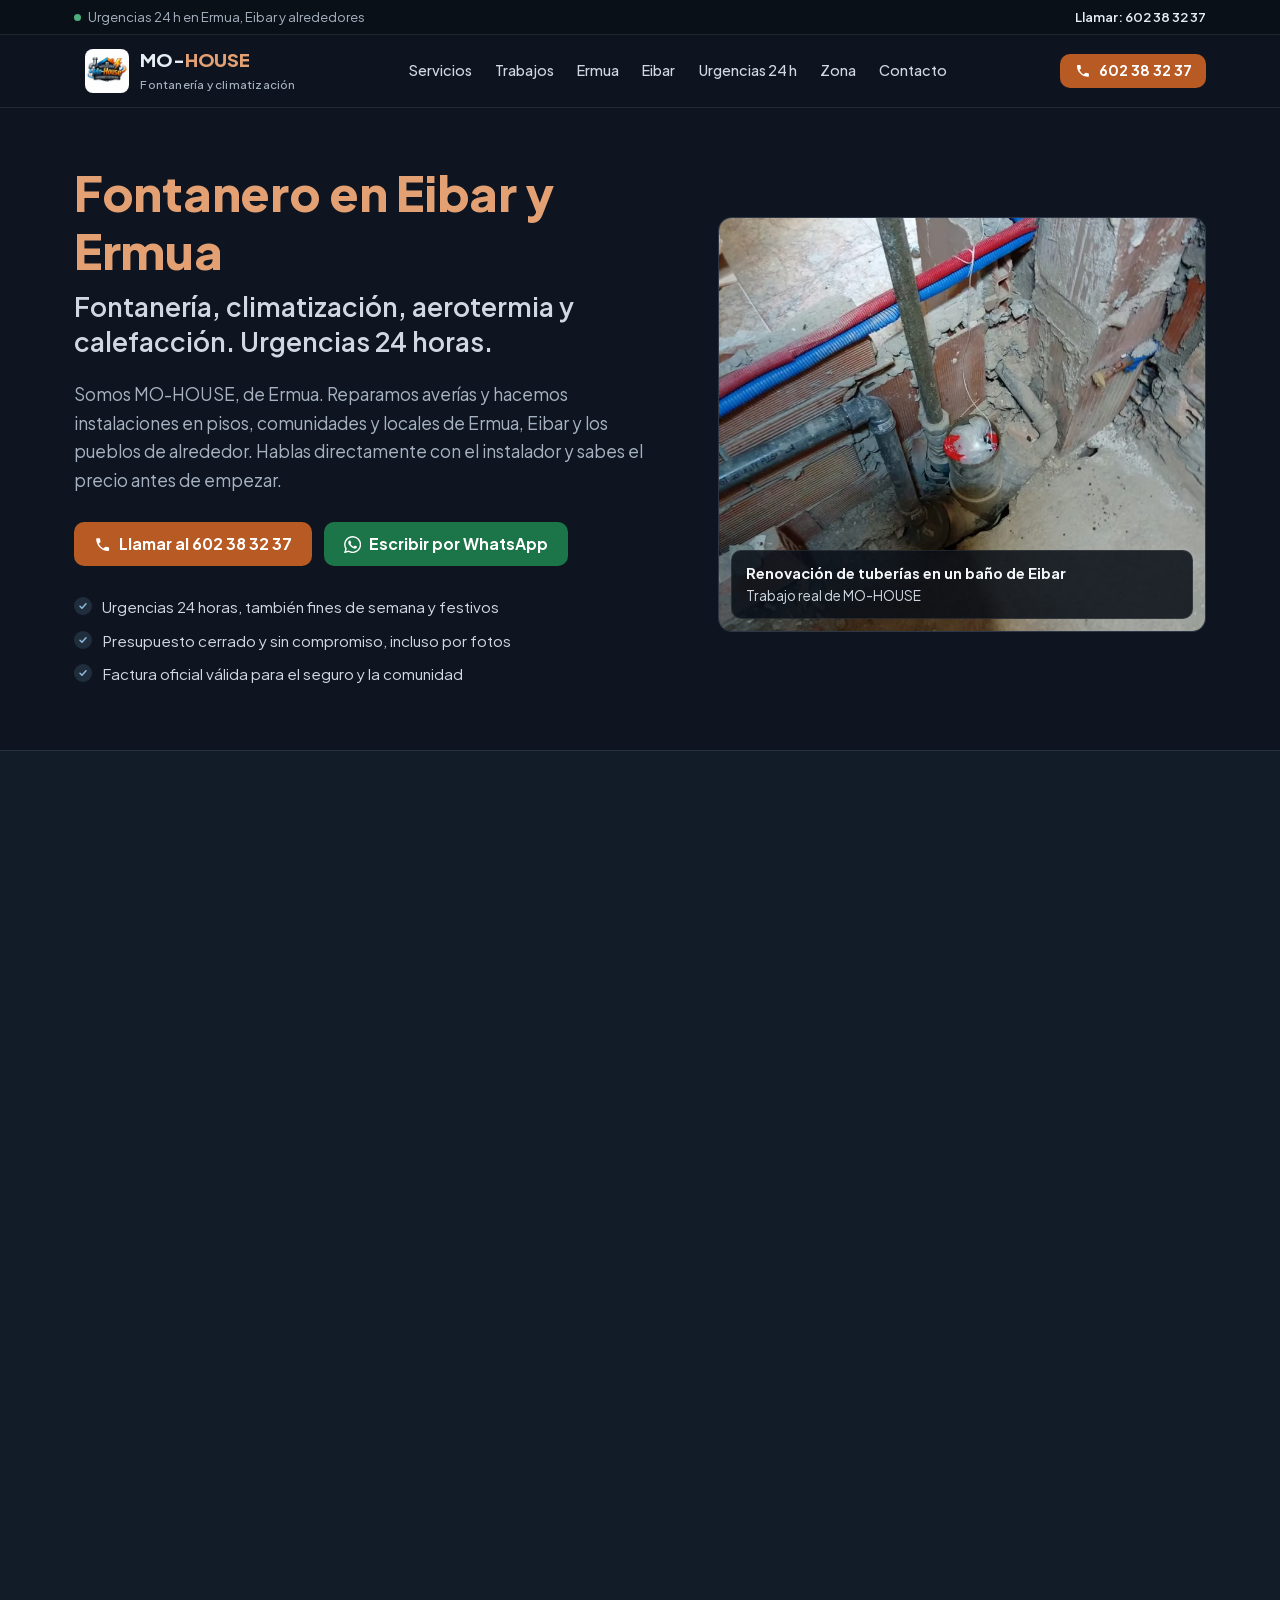
==== commit f655e3d1: "feat: diseño más sobrio, 6 páginas locales y de servicio, foco en Ermua - Diseño: paleta apagada (co" ====
--- a/index.html
+++ b/index.html
@@ -1,3974 +1,684 @@
 <!DOCTYPE html>
 <html lang="es">
 <head>
-  <meta charset="UTF-8">
-  <meta name="viewport" content="width=device-width, initial-scale=1.0, viewport-fit=cover">
-  <title>Fontanero en Eibar y Ermua · Clima y Aerotermia | MO-HOUSE</title>
-
-  <!-- SEO, SEM & GEO Metadatos Principales -->
-  <meta name="description" content="Fontanero en Eibar, Ermua y alrededores: urgencias 24 h, desatascos, climatización, aerotermia y calefacción. Presupuesto sin compromiso. ☎ 602 38 32 37">
-  <meta name="author" content="Mohammed Akhrif - MO-HOUSE">
-  <meta name="robots" content="index, follow, max-image-preview:large, max-snippet:-1, max-video-preview:-1">
-  <link rel="canonical" href="https://mo-house.es/">
-  <link rel="alternate" hreflang="es-ES" href="https://mo-house.es/">
-  <link rel="alternate" hreflang="x-default" href="https://mo-house.es/">
-  <meta name="format-detection" content="telephone=no">
-
-  <!-- GEO & Local Search Tags (Eibar, Ermua, Debabarrena y Durangaldea) -->
-  <meta name="geo.region" content="ES-SS">
-  <meta name="geo.placename" content="Eibar, Gipuzkoa; Ermua, Bizkaia">
-  <meta name="geo.position" content="43.1849;-2.4727">
-  <meta name="ICBM" content="43.1849, -2.4727">
-  <meta name="geo.country" content="ES">
-  <meta name="language" content="es">
-
-  <!-- Open Graph / WhatsApp / Facebook Preview -->
-  <meta property="og:type" content="business.business">
-  <meta property="og:title" content="MO-HOUSE | Fontanero en Eibar y Ermua · Climatización y Aerotermia">
-  <meta property="og:description" content="Fontanería, climatización, aerotermia y calefacción en Eibar, Ermua y alrededores. Urgencias 24 h, trato directo y presupuesto sin compromiso. 📞 602 38 32 37">
-  <meta property="og:url" content="https://mo-house.es/">
-  <meta property="og:site_name" content="MO-HOUSE">
-  <meta property="og:locale" content="es_ES">
-  <meta property="og:image" content="https://mo-house.es/images/opt/og-mo-house-1200x630.jpg">
-  <meta property="og:image:type" content="image/jpeg">
-  <meta property="og:image:width" content="1200">
-  <meta property="og:image:height" content="630">
-  <meta property="og:image:alt" content="MO-HOUSE, fontanería y climatización en Eibar y Ermua">
-  <meta property="business:contact_data:locality" content="Eibar">
-  <meta property="business:contact_data:postal_code" content="20600">
-  <meta property="business:contact_data:region" content="Gipuzkoa">
-  <meta property="business:contact_data:country_name" content="España">
-  <meta property="business:contact_data:phone_number" content="+34602383237">
-
-  <!-- Twitter Card -->
-  <meta name="twitter:card" content="summary_large_image">
-  <meta name="twitter:title" content="MO-HOUSE | Fontanero en Eibar y Ermua · Climatización y Aerotermia">
-  <meta name="twitter:description" content="Fontanería, climatización, aerotermia y calefacción en Eibar, Ermua y alrededores. Urgencias 24 h, factura oficial y trato directo.">
-  <meta name="twitter:image" content="https://mo-house.es/images/opt/og-mo-house-1200x630.jpg">
-  <meta name="twitter:image:alt" content="MO-HOUSE, fontanería y climatización en Eibar y Ermua">
-
-  <!-- Favicon e Icono de Tema -->
-  <meta name="theme-color" content="#080d1a">
-  <link rel="icon" href="./images/opt/favicon-32.png" type="image/png" sizes="32x32">
-  <link rel="icon" href="./images/opt/logo-mo-house-192.png" type="image/png" sizes="192x192">
-  <link rel="apple-touch-icon" href="./images/opt/apple-touch-icon-180.png" sizes="180x180">
-  <link rel="manifest" href="/site.webmanifest">
-
-  <!-- Preload imagen LCP (Largest Contentful Paint) para velocidad de carga -->
-  <link rel="preload" as="image" type="image/avif" imagesrcset="./images/opt/instalacion-tuberias-multicapa-bano-eibar-480.avif 480w, ./images/opt/instalacion-tuberias-multicapa-bano-eibar-800.avif 800w" imagesizes="(max-width: 768px) 100vw, 600px" fetchpriority="high">
-
-  <!-- Fuente autoalojada (variable 400-800, sin conexiones a terceros) -->
-  <link rel="preload" href="./fonts/plus-jakarta-sans-latin.woff2" as="font" type="font/woff2" crossorigin>
-
-  <!-- SCHEMA.ORG (GEO & Generative Engine Optimization JSON-LD para Google, ChatGPT, Perplexity, Gemini, Claude) -->
-  <script type="application/ld+json">
+<meta charset="UTF-8">
+<meta name="viewport" content="width=device-width, initial-scale=1, viewport-fit=cover">
+<title>Fontanero en Eibar y Ermua 24 h · Clima y Aerotermia | MO-HOUSE</title>
+<meta name="description" content="Fontanero de Ermua para Eibar, Ermua y alrededores: urgencias 24 h, fugas, desatascos, aerotermia, aire acondicionado y calefacción. ☎ 602 38 32 37">
+<meta name="robots" content="index, follow, max-image-preview:large, max-snippet:-1">
+<link rel="canonical" href="https://mo-house.es/">
+<meta name="format-detection" content="telephone=no">
+<meta name="geo.region" content="ES-PV">
+<meta name="geo.placename" content="Ermua; Eibar">
+<meta name="geo.position" content="43.1849;-2.4727">
+<meta name="ICBM" content="43.1849, -2.4727">
+<meta property="og:type" content="website">
+<meta property="og:locale" content="es_ES">
+<meta property="og:site_name" content="MO-HOUSE">
+<meta property="og:title" content="Fontanero en Eibar y Ermua 24 h · Clima y Aerotermia | MO-HOUSE">
+<meta property="og:description" content="Fontanero de Ermua para Eibar, Ermua y alrededores: urgencias 24 h, fugas, desatascos, aerotermia, aire acondicionado y calefacción. ☎ 602 38 32 37">
+<meta property="og:url" content="https://mo-house.es/">
+<meta property="og:image" content="https://mo-house.es/images/opt/og-mo-house-1200x630.jpg">
+<meta property="og:image:width" content="1200">
+<meta property="og:image:height" content="630">
+<meta name="twitter:card" content="summary_large_image">
+<meta name="theme-color" content="#0e1520">
+<link rel="icon" href="/favicon.ico" sizes="any">
+<link rel="icon" href="/images/opt/favicon-32.png" type="image/png" sizes="32x32">
+<link rel="apple-touch-icon" href="/images/opt/apple-touch-icon-180.png">
+<link rel="manifest" href="/site.webmanifest">
+<link rel="preload" href="/fonts/plus-jakarta-sans-latin.woff2" as="font" type="font/woff2" crossorigin>
+<link rel="preload" as="image" type="image/avif" imagesrcset="/images/opt/instalacion-tuberias-multicapa-bano-eibar-480.avif 480w, /images/opt/instalacion-tuberias-multicapa-bano-eibar-800.avif 800w" imagesizes="(max-width: 900px) 100vw, 520px" fetchpriority="high">
+<link rel="stylesheet" href="/css/site.css">
+<script type="application/ld+json">
 {
-  "@context": "https://schema.org",
-  "@graph": [
-    {
-      "@type": [
-        "LocalBusiness",
-        "Plumber",
-        "HVACBusiness"
+ "@context": "https://schema.org",
+ "@graph": [
+  {
+   "@type": [
+    "LocalBusiness",
+    "Plumber",
+    "HVACBusiness"
+   ],
+   "@id": "https://mo-house.es/#business",
+   "name": "MO-HOUSE",
+   "url": "https://mo-house.es/",
+   "telephone": "+34602383237",
+   "email": "mohamed.akhrif2016@gmail.com",
+   "image": "https://mo-house.es/images/opt/og-mo-house-1200x630.jpg",
+   "logo": "https://mo-house.es/images/opt/logo-mo-house-512.png",
+   "priceRange": "€€",
+   "address": {
+    "@type": "PostalAddress",
+    "addressLocality": "Eibar",
+    "postalCode": "20600",
+    "addressRegion": "Gipuzkoa",
+    "addressCountry": "ES"
+   },
+   "geo": {
+    "@type": "GeoCoordinates",
+    "latitude": 43.1849,
+    "longitude": -2.4727
+   },
+   "openingHoursSpecification": [
+    {
+     "@type": "OpeningHoursSpecification",
+     "dayOfWeek": [
+      "Monday",
+      "Tuesday",
+      "Wednesday",
+      "Thursday",
+      "Friday",
+      "Saturday",
+      "Sunday"
+     ],
+     "opens": "00:00",
+     "closes": "23:59"
+    }
+   ],
+   "hasMap": "https://share.google/MHQ0pvipF8k27Tr6L",
+   "sameAs": [
+    "https://share.google/MHQ0pvipF8k27Tr6L",
+    "https://www.google.com/search?kgmid=/g/11p27mvmxk"
+   ],
+   "alternateName": [
+    "MO HOUSE",
+    "MO-HOUSE Fontanería",
+    "MO-HOUSE fontanero Ermua",
+    "MO-HOUSE fontanero Eibar"
+   ],
+   "slogan": "Instalaciones, soluciones y confianza",
+   "description": "MO-HOUSE es una empresa de fontanería, climatización, aerotermia y calefacción de Ermua que trabaja en Ermua, Eibar y los pueblos a menos de 25 km (Debabarrena, Durangaldea, Debagoiena, Lea-Artibai y Urola). Urgencias 24 horas todos los días, reparaciones, instalaciones completas, cambio de bajantes de fibrocemento mediante empresa autorizada y renovación de baños y cocinas.",
+   "taxID": "Z0617960R",
+   "currenciesAccepted": "EUR",
+   "paymentAccepted": "Efectivo, tarjeta, Bizum, transferencia bancaria",
+   "founder": {
+    "@type": "Person",
+    "name": "Mohammed Akhrif",
+    "jobTitle": "Fontanero e instalador de climatización"
+   },
+   "areaServed": [
+    {
+     "@type": "City",
+     "name": "Ermua",
+     "sameAs": "https://es.wikipedia.org/wiki/Ermua"
+    },
+    {
+     "@type": "City",
+     "name": "Eibar",
+     "sameAs": "https://es.wikipedia.org/wiki/Eibar"
+    },
+    {
+     "@type": "City",
+     "name": "Mallabia"
+    },
+    {
+     "@type": "City",
+     "name": "Soraluze"
+    },
+    {
+     "@type": "City",
+     "name": "Elgoibar"
+    },
+    {
+     "@type": "City",
+     "name": "Mendaro"
+    },
+    {
+     "@type": "City",
+     "name": "Deba"
+    },
+    {
+     "@type": "City",
+     "name": "Mutriku"
+    },
+    {
+     "@type": "City",
+     "name": "Zaldibar"
+    },
+    {
+     "@type": "City",
+     "name": "Berriz"
+    },
+    {
+     "@type": "City",
+     "name": "Durango"
+    },
+    {
+     "@type": "City",
+     "name": "Iurreta"
+    },
+    {
+     "@type": "City",
+     "name": "Abadiño"
+    },
+    {
+     "@type": "City",
+     "name": "Elorrio"
+    },
+    {
+     "@type": "City",
+     "name": "Atxondo"
+    },
+    {
+     "@type": "City",
+     "name": "Garai"
+    },
+    {
+     "@type": "City",
+     "name": "Izurtza"
+    },
+    {
+     "@type": "City",
+     "name": "Mañaria"
+    },
+    {
+     "@type": "City",
+     "name": "Amorebieta-Etxano"
+    },
+    {
+     "@type": "City",
+     "name": "Bergara"
+    },
+    {
+     "@type": "City",
+     "name": "Elgeta"
+    },
+    {
+     "@type": "City",
+     "name": "Antzuola"
+    },
+    {
+     "@type": "City",
+     "name": "Arrasate-Mondragón"
+    },
+    {
+     "@type": "City",
+     "name": "Aretxabaleta"
+    },
+    {
+     "@type": "City",
+     "name": "Eskoriatza"
+    },
+    {
+     "@type": "City",
+     "name": "Oñati"
+    },
+    {
+     "@type": "City",
+     "name": "Leintz-Gatzaga"
+    },
+    {
+     "@type": "City",
+     "name": "Markina-Xemein"
+    },
+    {
+     "@type": "City",
+     "name": "Etxebarria"
+    },
+    {
+     "@type": "City",
+     "name": "Ziortza-Bolibar"
+    },
+    {
+     "@type": "City",
+     "name": "Munitibar"
+    },
+    {
+     "@type": "City",
+     "name": "Aulesti"
+    },
+    {
+     "@type": "City",
+     "name": "Berriatua"
+    },
+    {
+     "@type": "City",
+     "name": "Ondarroa"
+    },
+    {
+     "@type": "City",
+     "name": "Mendexa"
+    },
+    {
+     "@type": "City",
+     "name": "Lekeitio"
+    },
+    {
+     "@type": "City",
+     "name": "Amoroto"
+    },
+    {
+     "@type": "City",
+     "name": "Ispaster"
+    },
+    {
+     "@type": "City",
+     "name": "Azkoitia"
+    },
+    {
+     "@type": "City",
+     "name": "Azpeitia"
+    },
+    {
+     "@type": "City",
+     "name": "Zestoa"
+    },
+    {
+     "@type": "City",
+     "name": "Aizarnazabal"
+    },
+    {
+     "@type": "City",
+     "name": "Zumaia"
+    },
+    {
+     "@type": "City",
+     "name": "Zumarraga"
+    },
+    {
+     "@type": "City",
+     "name": "Urretxu"
+    },
+    {
+     "@type": "City",
+     "name": "Legazpi"
+    },
+    {
+     "@type": "City",
+     "name": "Aramaio"
+    },
+    {
+     "@type": "AdministrativeArea",
+     "name": "Debabarrena"
+    },
+    {
+     "@type": "AdministrativeArea",
+     "name": "Durangaldea"
+    },
+    {
+     "@type": "AdministrativeArea",
+     "name": "Debagoiena"
+    },
+    {
+     "@type": "AdministrativeArea",
+     "name": "Lea-Artibai"
+    },
+    {
+     "@type": "AdministrativeArea",
+     "name": "Bizkaia"
+    },
+    {
+     "@type": "AdministrativeArea",
+     "name": "Gipuzkoa"
+    }
+   ],
+   "serviceArea": {
+    "@type": "GeoCircle",
+    "geoMidpoint": {
+     "@type": "GeoCoordinates",
+     "latitude": 43.1849,
+     "longitude": -2.4727
+    },
+    "geoRadius": "25000"
+   },
+   "contactPoint": [
+    {
+     "@type": "ContactPoint",
+     "telephone": "+34602383237",
+     "contactType": "customer service",
+     "areaServed": [
+      "Ermua",
+      "Eibar",
+      "Bizkaia",
+      "Gipuzkoa"
+     ],
+     "availableLanguage": [
+      "es"
+     ],
+     "hoursAvailable": {
+      "@type": "OpeningHoursSpecification",
+      "dayOfWeek": [
+       "Monday",
+       "Tuesday",
+       "Wednesday",
+       "Thursday",
+       "Friday",
+       "Saturday",
+       "Sunday"
       ],
-      "@id": "https://mo-house.es/#business",
-      "name": "MO-HOUSE",
-      "alternateName": [
-        "MO HOUSE",
-        "Mo-House Fontanería",
-        "MO-HOUSE Fontanero Eibar"
-      ],
-      "slogan": "Instalaciones, soluciones y confianza",
-      "description": "MO-HOUSE es una empresa de fontanería, climatización, aerotermia y calefacción con base en Eibar (Gipuzkoa) que trabaja en Eibar, Ermua y los municipios de alrededor: Debabarrena, Durangaldea, Debagoiena y Lea-Artibai. Atiende urgencias 24 horas, reparaciones e instalaciones completas, sustitución de bajantes (incluida la gestión de la retirada de fibrocemento mediante empresa autorizada) y renovación de baños y cocinas.",
-      "url": "https://mo-house.es/",
-      "logo": "https://mo-house.es/images/opt/logo-mo-house-512.png",
-      "image": [
-        "https://mo-house.es/images/opt/og-mo-house-1200x630.jpg",
-        "https://mo-house.es/images/opt/instalacion-tuberias-multicapa-bano-eibar-1200.webp"
-      ],
-      "telephone": "+34602383237",
-      "email": "mohamed.akhrif2016@gmail.com",
-      "taxID": "Z0617960R",
-      "priceRange": "€€",
-      "currenciesAccepted": "EUR",
-      "paymentAccepted": "Efectivo, Tarjeta de crédito, Bizum, Transferencia bancaria",
-      "address": {
-        "@type": "PostalAddress",
-        "addressLocality": "Eibar",
-        "postalCode": "20600",
-        "addressRegion": "Gipuzkoa",
-        "addressCountry": "ES"
-      },
-      "geo": {
-        "@type": "GeoCoordinates",
-        "latitude": 43.1849,
-        "longitude": -2.4727
-      },
-      "areaServed": [
-        {
-          "@type": "City",
-          "name": "Eibar",
-          "sameAs": "https://es.wikipedia.org/wiki/Eibar"
-        },
-        {
-          "@type": "City",
-          "name": "Ermua",
-          "sameAs": "https://es.wikipedia.org/wiki/Ermua"
-        },
-        {
-          "@type": "City",
-          "name": "Mallabia"
-        },
-        {
-          "@type": "City",
-          "name": "Soraluze-Placencia de las Armas"
-        },
-        {
-          "@type": "City",
-          "name": "Elgoibar"
-        },
-        {
-          "@type": "City",
-          "name": "Mendaro"
-        },
-        {
-          "@type": "City",
-          "name": "Deba"
-        },
-        {
-          "@type": "City",
-          "name": "Mutriku"
-        },
-        {
-          "@type": "City",
-          "name": "Zaldibar"
-        },
-        {
-          "@type": "City",
-          "name": "Berriz"
-        },
-        {
-          "@type": "City",
-          "name": "Durango"
-        },
-        {
-          "@type": "City",
-          "name": "Iurreta"
-        },
-        {
-          "@type": "City",
-          "name": "Abadiño"
-        },
-        {
-          "@type": "City",
-          "name": "Elorrio"
-        },
-        {
-          "@type": "City",
-          "name": "Atxondo"
-        },
-        {
-          "@type": "City",
-          "name": "Amorebieta-Etxano"
-        },
-        {
-          "@type": "City",
-          "name": "Bergara"
-        },
-        {
-          "@type": "City",
-          "name": "Elgeta"
-        },
-        {
-          "@type": "City",
-          "name": "Antzuola"
-        },
-        {
-          "@type": "City",
-          "name": "Arrasate-Mondragón"
-        },
-        {
-          "@type": "City",
-          "name": "Aretxabaleta"
-        },
-        {
-          "@type": "City",
-          "name": "Oñati"
-        },
-        {
-          "@type": "City",
-          "name": "Markina-Xemein"
-        },
-        {
-          "@type": "City",
-          "name": "Etxebarria"
-        },
-        {
-          "@type": "City",
-          "name": "Berriatua"
-        },
-        {
-          "@type": "City",
-          "name": "Ondarroa"
-        },
-        {
-          "@type": "AdministrativeArea",
-          "name": "Debabarrena"
-        },
-        {
-          "@type": "AdministrativeArea",
-          "name": "Durangaldea"
-        },
-        {
-          "@type": "AdministrativeArea",
-          "name": "Gipuzkoa"
-        },
-        {
-          "@type": "AdministrativeArea",
-          "name": "Bizkaia"
-        }
-      ],
-      "serviceArea": {
-        "@type": "GeoCircle",
-        "geoMidpoint": {
-          "@type": "GeoCoordinates",
-          "latitude": 43.1849,
-          "longitude": -2.4727
-        },
-        "geoRadius": "25000"
-      },
-      "openingHoursSpecification": [
-        {
-          "@type": "OpeningHoursSpecification",
-          "dayOfWeek": [
-            "Monday",
-            "Tuesday",
-            "Wednesday",
-            "Thursday",
-            "Friday",
-            "Saturday",
-            "Sunday"
-          ],
-          "opens": "00:00",
-          "closes": "23:59"
-        }
-      ],
-      "contactPoint": [
-        {
-          "@type": "ContactPoint",
-          "telephone": "+34602383237",
-          "contactType": "customer service",
-          "areaServed": [
-            "Eibar",
-            "Ermua",
-            "Gipuzkoa",
-            "Bizkaia"
-          ],
-          "availableLanguage": [
-            "es"
-          ]
-        }
-      ],
-      "founder": {
-        "@type": "Person",
-        "name": "Mohammed Akhrif",
-        "jobTitle": "Fontanero e instalador de climatización"
-      },
-      "knowsAbout": [
-        "Fontanería",
-        "Urgencias de fontanería",
-        "Detección de fugas",
-        "Desatascos",
-        "Climatización",
-        "Aire acondicionado",
-        "Aerotermia",
-        "Calefacción",
-        "Radiadores",
-        "Bajantes de fibrocemento",
-        "Saneamiento",
-        "Reforma de baños"
-      ],
-      "hasOfferCatalog": {
-        "@type": "OfferCatalog",
-        "name": "Servicios de MO-HOUSE",
-        "itemListElement": [
-          {
-            "@type": "Offer",
-            "itemOffered": {
-              "@type": "Service",
-              "@id": "https://mo-house.es/#servicio-1",
-              "name": "Fontanería general en Eibar y Ermua",
-              "serviceType": "Plumbing",
-              "description": "Instalaciones completas de fontanería y saneamiento, localización y reparación de fugas, desatascos, sustitución de tuberías, grifería y sanitarios, y mantenimiento de instalaciones.",
-              "provider": {
-                "@id": "https://mo-house.es/#business"
-              },
-              "areaServed": [
-                {
-                  "@type": "City",
-                  "name": "Eibar"
-                },
-                {
-                  "@type": "City",
-                  "name": "Ermua"
-                },
-                {
-                  "@type": "AdministrativeArea",
-                  "name": "Debabarrena"
-                },
-                {
-                  "@type": "AdministrativeArea",
-                  "name": "Durangaldea"
-                }
-              ]
-            }
-          },
-          {
-            "@type": "Offer",
-            "itemOffered": {
-              "@type": "Service",
-              "@id": "https://mo-house.es/#servicio-2",
-              "name": "Climatización, aerotermia y calefacción en Eibar y Ermua",
-              "serviceType": "HVAC",
-              "description": "Instalación de aire acondicionado y aerotermia para calefacción y agua caliente sanitaria, instalación y renovación de calefacción, montaje de radiadores y mejora de la eficiencia de instalaciones existentes.",
-              "provider": {
-                "@id": "https://mo-house.es/#business"
-              },
-              "areaServed": [
-                {
-                  "@type": "City",
-                  "name": "Eibar"
-                },
-                {
-                  "@type": "City",
-                  "name": "Ermua"
-                },
-                {
-                  "@type": "AdministrativeArea",
-                  "name": "Debabarrena"
-                },
-                {
-                  "@type": "AdministrativeArea",
-                  "name": "Durangaldea"
-                }
-              ]
-            }
-          },
-          {
-            "@type": "Offer",
-            "itemOffered": {
-              "@type": "Service",
-              "@id": "https://mo-house.es/#servicio-3",
-              "name": "Bajantes y saneamiento en Eibar y Ermua",
-              "serviceType": "Plumbing",
-              "description": "Sustitución de bajantes, reparación de redes de evacuación y gestión de la retirada de bajantes de fibrocemento con amianto mediante empresa autorizada inscrita en el RERA, con nueva columna de PVC insonorizado.",
-              "provider": {
-                "@id": "https://mo-house.es/#business"
-              },
-              "areaServed": [
-                {
-                  "@type": "City",
-                  "name": "Eibar"
-                },
-                {
-                  "@type": "City",
-                  "name": "Ermua"
-                },
-                {
-                  "@type": "AdministrativeArea",
-                  "name": "Debabarrena"
-                },
-                {
-                  "@type": "AdministrativeArea",
-                  "name": "Durangaldea"
-                }
-              ]
-            }
-          },
-          {
-            "@type": "Offer",
-            "itemOffered": {
-              "@type": "Service",
-              "@id": "https://mo-house.es/#servicio-4",
-              "name": "Renovación de baños y cocinas en Eibar y Ermua",
-              "serviceType": "Renovation",
-              "description": "Servicio complementario: renovación y redistribución de instalaciones de agua y desagües, cambio de bañera por plato de ducha y coordinación de gremios.",
-              "provider": {
-                "@id": "https://mo-house.es/#business"
-              },
-              "areaServed": [
-                {
-                  "@type": "City",
-                  "name": "Eibar"
-                },
-                {
-                  "@type": "City",
-                  "name": "Ermua"
-                },
-                {
-                  "@type": "AdministrativeArea",
-                  "name": "Debabarrena"
-                },
-                {
-                  "@type": "AdministrativeArea",
-                  "name": "Durangaldea"
-                }
-              ]
-            }
-          }
-        ]
-      },
-      "hasMap": "https://share.google/VWmdFWs8nFVwzVktb",
-      "sameAs": [
-        "https://share.google/VWmdFWs8nFVwzVktb",
-        "https://www.google.com/search?kgmid=/g/11p27mvmxk"
-      ]
-    },
-    {
-      "@type": "FAQPage",
-      "@id": "https://mo-house.es/#faq",
-      "mainEntity": [
-        {
-          "@type": "Question",
-          "name": "¿Cuáles son las actividades y especialidades principales de MO-HOUSE?",
-          "acceptedAnswer": {
-            "@type": "Answer",
-            "text": "En MO-HOUSE nuestra actividad principal está centrada en Fontanería general · Climatización · Aerotermia · Calefacción. Además, gestionamos trabajos especializados en bajantes y saneamiento (incluida la retirada de bajantes de fibrocemento con amianto mediante empresa autorizada) y coordinamos proyectos de renovación de baños y cocinas como servicio complementario."
-          }
-        },
-        {
-          "@type": "Question",
-          "name": "¿Cuál es vuestra zona de cobertura y tiempo de llegada para urgencias?",
-          "acceptedAnswer": {
-            "@type": "Answer",
-            "text": "MO-HOUSE tiene su base en Eibar y trabaja en Eibar, Ermua y los municipios de alrededor (Debabarrena, Durangaldea, Debagoiena y Lea-Artibai), unos 25 km a la redonda. En Eibar y Ermua el tiempo medio de llegada para urgencias es de 20 a 30 minutos; en el resto de la comarca depende de la distancia y te lo confirmamos al llamar."
-          }
-        },
-        {
-          "@type": "Question",
-          "name": "¿Cómo gestionáis la sustitución y retirada de bajantes de fibrocemento con amianto?",
-          "acceptedAnswer": {
-            "@type": "Answer",
-            "text": "Gestionamos la retirada de bajantes de fibrocemento con amianto mediante empresa autorizada y coordinamos de manera integral los trabajos de desmontaje y la gestión legal de residuos. Posteriormente, en MO-HOUSE realizamos la instalación de las nuevas columnas de saneamiento en PVC Serie B insonorizado, emitiendo factura oficial y certificado para la comunidad de vecinos y la ITE."
-          }
-        },
-        {
-          "@type": "Question",
-          "name": "¿Qué trabajos realizáis en climatización, aerotermia y calefacción?",
-          "acceptedAnswer": {
-            "@type": "Answer",
-            "text": "Nos encargamos de la instalación de aire acondicionado, montajes de aerotermia de alta eficiencia para frío, calor y agua caliente, instalación y renovación completa de circuitos de calefacción, montaje de radiadores de aluminio y la adaptación y mejora de instalaciones existentes para optimizar el consumo energético."
-          }
-        },
-        {
-          "@type": "Question",
-          "name": "¿Cómo funciona el servicio complementario de renovación de baños y cocinas?",
-          "acceptedAnswer": {
-            "@type": "Answer",
-            "text": "Como servicio complementario a nuestras especialidades técnicas, realizamos la renovación de instalaciones de agua y desagües, su adaptación y redistribución según el nuevo plano, y gestionamos la coordinación de gremios para reformas completas de baños (como cambio de bañera por ducha) y cocinas según las necesidades del cliente."
-          }
-        },
-        {
-          "@type": "Question",
-          "name": "¿Emitís factura oficial con desglose de IVA válida para seguros y comunidades?",
-          "acceptedAnswer": {
-            "@type": "Answer",
-            "text": "Sí, siempre. Todos los trabajos de MO-HOUSE incluyen factura legal oficial detallada con NIF Z0617960R y desglose de IVA. Nuestras facturas son 100% válidas para tramitar el reembolso o abono directo con cualquier compañía de seguros del hogar, comunidades de propietarios y administradores de fincas."
-          }
-        },
-        {
-          "@type": "Question",
-          "name": "¿Cuánto cuesta una intervención y cómo se calcula el presupuesto previo?",
-          "acceptedAnswer": {
-            "@type": "Answer",
-            "text": "Ofrecemos presupuestos cerrados previos sin compromiso ni comisiones de intermediarios. Tras evaluar la avería o solicitud (incluso mediante fotos o vídeo por WhatsApp al 602 38 32 37), indicamos el coste de forma transparente antes de iniciar cualquier reparación o reforma."
-          }
-        },
-        {
-          "@type": "Question",
-          "name": "¿Cómo solicito asistencia rápida o envío fotos de mi instalación?",
-          "acceptedAnswer": {
-            "@type": "Answer",
-            "text": "Puedes llamarnos directamente al 602 38 32 37 para atención inmediata o pulsar el botón de WhatsApp en la web para enviarnos tu consulta, ubicación, fotografías o planos del proyecto. Te responderemos al instante con asesoramiento técnico."
-          }
-        },
-        {
-          "@type": "Question",
-          "name": "¿Atendéis urgencias de fontanería las 24 horas?",
-          "acceptedAnswer": {
-            "@type": "Answer",
-            "text": "Sí. El teléfono 602 38 32 37 atiende urgencias de fontanería (fugas, roturas de tuberías, atascos y averías de calefacción) las 24 horas, todos los días del año, en Eibar, Ermua y alrededores."
-          }
-        },
-        {
-          "@type": "Question",
-          "name": "¿En qué municipios trabajáis?",
-          "acceptedAnswer": {
-            "@type": "Answer",
-            "text": "Trabajamos en Eibar y Ermua y en los municipios cercanos: Mallabia, Soraluze, Elgoibar, Mendaro, Deba, Mutriku, Zaldibar, Berriz, Durango, Iurreta, Abadiño, Elorrio, Atxondo, Amorebieta-Etxano, Bergara, Elgeta, Antzuola, Arrasate-Mondragón, Aretxabaleta, Oñati, Markina-Xemein, Etxebarria, Berriatua y Ondarroa. Si tu localidad no aparece, llámanos y te confirmamos el desplazamiento."
-          }
-        },
-        {
-          "@type": "Question",
-          "name": "¿Tenéis fontanero en Ermua aunque esté en Bizkaia?",
-          "acceptedAnswer": {
-            "@type": "Answer",
-            "text": "Sí. Ermua y Eibar forman prácticamente un mismo núcleo urbano y desde nuestra base en Eibar llegamos a Ermua en pocos minutos. Atendemos en Ermua, Mallabia, Zaldibar y el resto de Durangaldea igual que en Gipuzkoa: urgencias 24 h, presupuesto sin compromiso y factura oficial."
-          }
-        },
-        {
-          "@type": "Question",
-          "name": "¿Cambiáis bajantes de uralita (fibrocemento) en comunidades de Eibar y Ermua?",
-          "acceptedAnswer": {
-            "@type": "Answer",
-            "text": "Sí. En muchos edificios de Eibar y Ermua construidos entre los años 50 y 70 siguen las bajantes originales de fibrocemento. Gestionamos su retirada mediante empresa autorizada inscrita en el RERA y MO-HOUSE instala la nueva bajante de PVC insonorizado, con factura oficial y documentación para la comunidad, el seguro y la ITE."
-          }
-        }
-      ]
-    },
-    {
-      "@type": "WebSite",
-      "@id": "https://mo-house.es/#website",
-      "url": "https://mo-house.es/",
-      "name": "MO-HOUSE",
-      "inLanguage": "es-ES",
-      "publisher": {
-        "@id": "https://mo-house.es/#business"
-      },
-      "creator": {
-        "@type": "Organization",
-        "@id": "https://estudios.presupuesta.net/#agency",
-        "name": "Presupuesta Estudios",
-        "url": "https://estudios.presupuesta.net/"
-      }
-    },
-    {
-      "@type": "WebPage",
-      "@id": "https://mo-house.es/#webpage",
-      "url": "https://mo-house.es/",
-      "name": "Fontanero en Eibar y Ermua · Clima y Aerotermia | MO-HOUSE",
-      "inLanguage": "es-ES",
-      "isPartOf": {
-        "@id": "https://mo-house.es/#website"
-      },
-      "about": {
-        "@id": "https://mo-house.es/#business"
-      },
-      "mainEntity": {
-        "@id": "https://mo-house.es/#business"
-      },
-      "primaryImageOfPage": "https://mo-house.es/images/opt/og-mo-house-1200x630.jpg",
-      "dateModified": "2026-11-16",
-      "speakable": {
-        "@type": "SpeakableSpecification",
-        "cssSelector": [
-          ".hero-title-branded",
-          ".hero-lead-text",
-          ".faq-clean-answer"
-        ]
-      }
+      "opens": "00:00",
+      "closes": "23:59"
+     }
     }
-  ]
+   ],
+   "knowsAbout": [
+    "Fontanería",
+    "Urgencias de fontanería",
+    "Detección de fugas",
+    "Desatascos",
+    "Aerotermia",
+    "Aire acondicionado",
+    "Calefacción",
+    "Radiadores",
+    "Bajantes de fibrocemento",
+    "Saneamiento",
+    "Reforma de baños"
+   ],
+   "makesOffer": [
+    {
+     "@type": "Offer",
+     "itemOffered": {
+      "@id": "https://mo-house.es/urgencias-24h/#servicio"
+     }
+    },
+    {
+     "@type": "Offer",
+     "itemOffered": {
+      "@id": "https://mo-house.es/aerotermia-climatizacion/#servicio"
+     }
+    },
+    {
+     "@type": "Offer",
+     "itemOffered": {
+      "@id": "https://mo-house.es/bajantes-fibrocemento/#servicio"
+     }
+    }
+   ]
+  },
+  {
+   "@type": "WebSite",
+   "@id": "https://mo-house.es/#website",
+   "url": "https://mo-house.es/",
+   "name": "MO-HOUSE",
+   "inLanguage": "es-ES",
+   "publisher": {
+    "@id": "https://mo-house.es/#business"
+   },
+   "creator": {
+    "@type": "Organization",
+    "@id": "https://estudios.presupuesta.net/#agency",
+    "name": "Presupuesta Estudios",
+    "url": "https://estudios.presupuesta.net/"
+   }
+  },
+  {
+   "@type": "WebPage",
+   "@id": "https://mo-house.es/#webpage",
+   "url": "https://mo-house.es/",
+   "name": "Fontanero en Eibar y Ermua 24 h · Clima y Aerotermia | MO-HOUSE",
+   "description": "Fontanero de Ermua para Eibar, Ermua y alrededores: urgencias 24 h, fugas, desatascos, aerotermia, aire acondicionado y calefacción. ☎ 602 38 32 37",
+   "inLanguage": "es-ES",
+   "isPartOf": {
+    "@id": "https://mo-house.es/#website"
+   },
+   "about": {
+    "@id": "https://mo-house.es/#business"
+   },
+   "primaryImageOfPage": "https://mo-house.es/images/opt/instalacion-tuberias-multicapa-bano-eibar-1200.webp",
+   "dateModified": "2026-11-16"
+  },
+  {
+   "@type": "FAQPage",
+   "@id": "https://mo-house.es/#preguntas",
+   "mainEntity": [
+    {
+     "@type": "Question",
+     "name": "¿Qué trabajos hacéis?",
+     "acceptedAnswer": {
+      "@type": "Answer",
+      "text": "Fontanería (averías, fugas, desatascos, tuberías, grifería, sanitarios y contadores), aerotermia, aire acondicionado y calefacción. También cambiamos bajantes comunitarias, incluidas las de fibrocemento a través de una empresa autorizada, y renovamos baños y cocinas."
+     }
+    },
+    {
+     "@type": "Question",
+     "name": "¿Sois de la zona?",
+     "acceptedAnswer": {
+      "@type": "Answer",
+      "text": "Sí. MO-HOUSE es de Ermua y casi todo nuestro trabajo está entre Ermua y Eibar. Por eso en estos dos pueblos llegamos en 20 a 30 minutos cuando hay una urgencia."
+     }
+    },
+    {
+     "@type": "Question",
+     "name": "¿En qué pueblos trabajáis?",
+     "acceptedAnswer": {
+      "@type": "Answer",
+      "text": "En Ermua, Eibar y los pueblos a menos de 25 km: Mallabia, Soraluze, Elgoibar, Deba, Mutriku, Zaldibar, Berriz, Durango, Elorrio, Amorebieta, Bergara, Arrasate, Oñati, Markina, Ondarroa, Lekeitio, Azkoitia, Azpeitia y Zumaia, entre otros. Tienes la lista completa en zona de servicio."
+     }
+    },
+    {
+     "@type": "Question",
+     "name": "¿Atendéis urgencias de noche y en fin de semana?",
+     "acceptedAnswer": {
+      "@type": "Answer",
+      "text": "Sí, las 24 horas y todos los días del año, en el 602 38 32 37. Fugas, roturas de tubería, atascos, filtraciones al vecino o calefacción sin funcionar."
+     }
+    },
+    {
+     "@type": "Question",
+     "name": "¿Cuánto cuesta y cómo hacéis el presupuesto?",
+     "acceptedAnswer": {
+      "@type": "Answer",
+      "text": "Te damos un precio cerrado antes de empezar. Para muchas averías basta con que nos mandes fotos o un vídeo por WhatsApp; si hace falta, pasamos a verlo sin compromiso."
+     }
+    },
+    {
+     "@type": "Question",
+     "name": "¿Dais factura para el seguro o la comunidad?",
+     "acceptedAnswer": {
+      "@type": "Answer",
+      "text": "Sí, siempre factura oficial con NIF Z0617960R e IVA desglosado. Sirve para el seguro del hogar, comunidades de vecinos y administradores de fincas."
+     }
+    },
+    {
+     "@type": "Question",
+     "name": "¿Cómo cambiáis una bajante de fibrocemento (uralita)?",
+     "acceptedAnswer": {
+      "@type": "Answer",
+      "text": "La retirada del fibrocemento la hace una empresa autorizada inscrita en el RERA, con su plan de trabajo aprobado. Nosotros coordinamos la obra e instalamos la bajante nueva de PVC insonorizado. Más información sobre bajantes."
+     }
+    },
+    {
+     "@type": "Question",
+     "name": "¿Instaláis aerotermia en pisos?",
+     "acceptedAnswer": {
+      "@type": "Answer",
+      "text": "Sí, en pisos y casas. Antes miramos si tus radiadores y el espacio para la unidad exterior permiten aerotermia o si te conviene otra solución. Aerotermia y climatización."
+     }
+    }
+   ]
+  }
+ ]
 }
-  </script>
-
-  <!-- ESTILOS CSS3: DISEÑO CORPORATIVO DARK MODE PREMIUM (ALTO CONTRASTE WCAG AAA) -->
-  <style>
-    /* Plus Jakarta Sans autoalojada (OFL) + fallback con métricas ajustadas para evitar CLS */
-    @font-face {
-      font-family: 'Plus Jakarta Sans';
-      font-style: normal;
-      font-weight: 400 800;
-      font-display: swap;
-      src: url(./fonts/plus-jakarta-sans-latin.woff2) format('woff2');
-      unicode-range: U+0000-00FF, U+0131, U+0152-0153, U+02BB-02BC, U+02C6, U+02DA, U+02DC, U+0304, U+0308, U+0329, U+2000-206F, U+20AC, U+2122, U+2191, U+2193, U+2212, U+2215, U+FEFF, U+FFFD;
-    }
-    @font-face {
-      font-family: 'Plus Jakarta Sans';
-      font-style: normal;
-      font-weight: 400 800;
-      font-display: swap;
-      src: url(./fonts/plus-jakarta-sans-latin-ext.woff2) format('woff2');
-      unicode-range: U+0100-02BA, U+02BD-02C5, U+02C7-02CC, U+02CE-02D7, U+02DD-02FF, U+1D00-1DBF, U+1E00-1E9F, U+1EF2-1EFF, U+20A0-20AB, U+20AD-20C4, U+2113, U+2C60-2C7F, U+A720-A7FF;
-    }
-    @font-face {
-      font-family: 'Jakarta Fallback';
-      src: local('Arial'), local('Helvetica Neue'), local('Roboto');
-      size-adjust: 104.91%;
-      ascent-override: 98.95%;
-      descent-override: 21.16%;
-      line-gap-override: 0%;
-    }
-    /* ==========================================================================
-       VARIABLES DE COLOR DARK MODE BASADAS EN EL LOGOTIPO OFICIAL DE MO-HOUSE
-       ========================================================================== */
-    :root {
-      /* Acentos Luminosos de Alto Contraste */
-      --brand-blue: #38bdf8;        /* Azul Hydro luminoso (Contraste 10.6:1) */
-      --brand-blue-dark: #0284c7;   /* Azul Profundo para botones */
-      --brand-blue-subtle: rgba(56, 189, 248, 0.12); /* Azul translúcido */
-      --brand-orange: #fb923c;      /* Naranja Energía de alto contraste */
-      --brand-orange-hover: #ea580c;
-      --brand-orange-subtle: rgba(251, 146, 60, 0.16);
-      --brand-yellow: #fde047;      /* Amarillo Rayo ultra visible (Contraste 15.2:1) */
-      --brand-shield: #f1f5f9;      /* Usado para títulos y textos prominentes */
-      --brand-shield-card: #131f3b; /* Fondo de tarjetas premium */
-      --brand-wa: #22c55e;          /* Verde WhatsApp luminoso */
-      --brand-wa-hover: #16a34a;
-
-      /* Superficies Oscuras Escalonadas (Profundidad Visual) */
-      --bg-page: #080d1a;           /* Fondo principal: azul noche profundo */
-      --bg-surface: #0c1426;        /* Superficie alternativa de secciones */
-      --bg-white: #111c35;          /* Superficie de tarjetas y cajas */
-      --bg-slate: #172442;          /* Superficie de pastillas, specs y badges */
-      --border-subtle: rgba(255, 255, 255, 0.08); /* Bordes sutiles elegantes */
-      --border-medium: rgba(255, 255, 255, 0.16); /* Bordes activos */
-
-      /* Tipografía con Contraste Impecable (WCAG AAA) */
-      --text-dark: #f8fafc;         /* Texto principal (blanco tiza) */
-      --text-muted: #94a3b8;        /* Texto secundario (contraste > 7:1) */
-      --text-light: #cbd5e1;        /* Texto terciario legible */
-
-      --radius-sm: 8px;
-      --radius-md: 14px;
-      --radius-lg: 20px;
-      --radius-full: 9999px;
-
-      --shadow-sm: 0 1px 3px rgba(0, 0, 0, 0.5);
-      --shadow-md: 0 4px 16px -2px rgba(0, 0, 0, 0.6), 0 0 0 1px rgba(255, 255, 255, 0.06);
-      --shadow-lg: 0 12px 36px -4px rgba(0, 0, 0, 0.75), 0 0 0 1px rgba(255, 255, 255, 0.09);
-
-      --container-max: 1240px;
-      --transition: all 0.25s cubic-bezier(0.16, 1, 0.3, 1);
-    }
-
-    /* Reset & Base */
-    *, *::before, *::after {
-      box-sizing: border-box;
-      margin: 0;
-      padding: 0;
-    }
-
-    html {
-      scroll-behavior: smooth;
-      font-size: 16px;
-      color-scheme: dark;
-    }
-
-    body {
-      font-family: 'Plus Jakarta Sans', 'Jakarta Fallback', system-ui, -apple-system, sans-serif;
-      background-color: var(--bg-page);
-      color: var(--text-dark);
-      line-height: 1.6;
-      -webkit-font-smoothing: antialiased;
-      -moz-osx-font-smoothing: grayscale;
-      overflow-x: hidden;
-    }
-
-    picture { display: contents; }
-
-    /* Renderizado diferido de secciones bajo el pliegue (menos Style & Layout inicial → mejor INP/TBT) */
-    #casos-reales, #galeria, #sobre-mo-house, #cobertura, #faq, #contacto, .site-footer-clean {
-      content-visibility: auto;
-      contain-intrinsic-size: auto 900px;
-    }
-
-    img {
-      max-width: 100%;
-      height: auto;
-      display: block;
-    }
-
-    a {
-      text-decoration: none;
-      color: inherit;
-    }
-
-    button {
-      font-family: inherit;
-      font-size: inherit;
-    }
-
-    .container {
-      width: 100%;
-      max-width: var(--container-max);
-      margin-left: auto;
-      margin-right: auto;
-      padding-left: 1.5rem;
-      padding-right: 1.5rem;
-    }
-
-    @media (max-width: 640px) {
-      .container {
-        padding-left: 1rem;
-        padding-right: 1rem;
-      }
-    }
-
-    /* ==========================================================================
-       1. TOP STRIP INSTITUCIONAL (100% RESPONSIVE)
-       ========================================================================== */
-    .top-bar-clean {
-      background-color: #050811;
-      color: #94a3b8;
-      font-size: 0.8rem;
-      padding: 0.45rem 0;
-      border-bottom: 1px solid var(--border-subtle);
-    }
-
-    .top-bar-inner {
-      display: flex;
-      align-items: center;
-      justify-content: space-between;
-      gap: 0.75rem;
-    }
-
-    .top-bar-left {
-      display: flex;
-      align-items: center;
-      gap: 0.5rem;
-      color: #e2e8f0;
-      font-weight: 500;
-      min-width: 0;
-    }
-
-    .status-dot-green {
-      width: 8px;
-      height: 8px;
-      background-color: #22c55e;
-      border-radius: 50%;
-      box-shadow: 0 0 0 2px rgba(34, 197, 94, 0.3);
-      display: inline-block;
-      flex-shrink: 0;
-    }
-
-    .top-bar-text-mobile {
-      display: none;
-    }
-
-    .top-bar-text-desktop {
-      display: inline;
-    }
-
-    .top-bar-phone-short {
-      display: none;
-    }
-
-    .top-bar-phone-full {
-      display: inline;
-    }
-
-    .top-bar-link {
-      color: var(--brand-yellow);
-      font-weight: 700;
-      display: inline-flex;
-      align-items: center;
-      gap: 0.35rem;
-      transition: var(--transition);
-      white-space: nowrap;
-    }
-
-    .top-bar-link:hover {
-      color: #ffffff;
-      text-decoration: underline;
-    }
-
-    @media (max-width: 860px) {
-      .top-bar-text-desktop {
-        display: none;
-      }
-      .top-bar-text-mobile {
-        display: inline;
-        font-size: 0.76rem;
-      }
-      .top-bar-phone-full {
-        display: none;
-      }
-      .top-bar-phone-short {
-        display: inline;
-        font-size: 0.76rem;
-      }
-    }
-
-    @media (max-width: 520px) {
-      .top-bar-clean {
-        padding: 0.35rem 0;
-      }
-      .top-bar-inner {
-        justify-content: center;
-      }
-      .top-bar-right {
-        display: none;
-      }
-      .top-bar-left {
-        justify-content: center;
-        font-size: 0.72rem;
-      }
-    }
-
-    /* ==========================================================================
-       2. CABECERA CON EL LOGO OFICIAL & NAVEGACIÓN 100% RESPONSIVE
-       ========================================================================== */
-    .main-header {
-      background-color: rgba(8, 13, 26, 0.95);
-      backdrop-filter: blur(16px);
-      -webkit-backdrop-filter: blur(16px);
-      border-bottom: 1px solid var(--border-subtle);
-      position: sticky;
-      top: 0;
-      z-index: 150;
-      box-shadow: 0 4px 20px rgba(0, 0, 0, 0.45);
-    }
-
-    .header-content {
-      display: flex;
-      align-items: center;
-      justify-content: space-between;
-      height: 78px;
-      gap: 1rem;
-    }
-
-    @media (max-width: 768px) {
-      .header-content {
-        height: 68px;
-        gap: 0.5rem;
-      }
-    }
-
-    /* Logotipo Oficial */
-    .brand-logo-link {
-      display: flex;
-      align-items: center;
-      gap: 0.75rem;
-      text-decoration: none;
-      flex-shrink: 0;
-    }
-
-    .brand-logo-img {
-      height: 52px;
-      width: auto;
-      object-fit: contain;
-      flex-shrink: 0;
-      transition: var(--transition);
-    }
-
-    .brand-title-group {
-      display: flex;
-      flex-direction: column;
-      min-width: 0;
-    }
-
-    .brand-heading {
-      font-size: 1.3rem;
-      font-weight: 900;
-      color: #ffffff;
-      line-height: 1.1;
-      letter-spacing: -0.5px;
-      white-space: nowrap;
-    }
-
-    .brand-heading span {
-      color: var(--brand-orange);
-    }
-
-    .brand-subtitle-tag {
-      font-size: 0.7rem;
-      font-weight: 700;
-      text-transform: uppercase;
-      letter-spacing: 0.7px;
-      color: var(--text-muted);
-      white-space: nowrap;
-    }
-
-    @media (max-width: 768px) {
-      .brand-logo-img {
-        height: 42px;
-      }
-      .brand-heading {
-        font-size: 1.15rem;
-      }
-      .brand-subtitle-tag {
-        font-size: 0.63rem;
-        letter-spacing: 0.4px;
-      }
-    }
-
-    @media (max-width: 480px) {
-      .brand-logo-link {
-        gap: 0.55rem;
-      }
-      .brand-logo-img {
-        height: 38px;
-      }
-      .brand-heading {
-        font-size: 1.08rem;
-      }
-      .brand-subtitle-tag {
-        display: none;
-      }
-    }
-
-    /* Menú Desktop (>= 1180px para máxima holgura sin solapes) */
-    .main-nav {
-      display: none;
-      align-items: center;
-      gap: clamp(0.75rem, 1.1vw, 1.25rem);
-      list-style: none;
-    }
-
-    @media (min-width: 1180px) {
-      .main-nav {
-        display: flex;
-      }
-    }
-
-    /* Entre 1180 y 1499px el menú completo no cabe junto al subtítulo del logo */
-    @media (min-width: 1180px) and (max-width: 1499px) {
-      .brand-subtitle-tag {
-        display: none;
-      }
-    }
-
-    .nav-item-link {
-      font-size: clamp(0.82rem, 0.9vw, 0.88rem);
-      font-weight: 600;
-      color: #cbd5e1;
-      transition: var(--transition);
-      padding: 0.4rem 0.2rem;
-      white-space: nowrap;
-    }
-
-    .nav-item-link:hover {
-      color: var(--brand-blue);
-    }
-
-    .header-actions {
-      display: flex;
-      align-items: center;
-      gap: 0.6rem;
-      flex-shrink: 0;
-    }
-
-    .btn-call-header {
-      background: linear-gradient(135deg, var(--brand-orange), var(--brand-orange-hover));
-      color: #ffffff;
-      padding: 0.6rem 1.1rem;
-      border-radius: var(--radius-sm);
-      font-size: 0.88rem;
-      font-weight: 800;
-      display: inline-flex;
-      align-items: center;
-      gap: 0.45rem;
-      box-shadow: 0 4px 14px rgba(251, 146, 60, 0.35);
-      transition: var(--transition);
-      white-space: nowrap;
-      text-decoration: none;
-    }
-
-    .btn-call-header:hover {
-      transform: translateY(-2px);
-      box-shadow: 0 6px 20px rgba(251, 146, 60, 0.5);
-      color: #ffffff;
-    }
-
-    .btn-call-icon {
-      font-size: 0.95rem;
-      line-height: 1;
-    }
-
-    @media (max-width: 580px) {
-      .header-actions .btn-call-header {
-        padding: 0;
-        width: 40px;
-        height: 40px;
-        border-radius: 10px;
-        justify-content: center;
-      }
-      .header-actions .btn-call-header .btn-call-text {
-        display: none;
-      }
-      .header-actions .btn-call-header .btn-call-icon {
-        font-size: 1.1rem;
-      }
-    }
-
-    /* Botón Hamburguesa */
-    .menu-toggle-btn {
-      display: inline-flex;
-      flex-direction: column;
-      justify-content: center;
-      align-items: center;
-      width: 42px;
-      height: 42px;
-      min-width: 42px;
-      background-color: var(--bg-slate);
-      border: 1px solid var(--border-medium);
-      border-radius: var(--radius-sm);
-      cursor: pointer;
-      padding: 9px;
-      gap: 5px;
-      transition: var(--transition);
-    }
-
-    @media (min-width: 1180px) {
-      .menu-toggle-btn {
-        display: none;
-      }
-    }
-
-    .menu-toggle-btn span {
-      display: block;
-      width: 22px;
-      height: 2.5px;
-      background-color: #f8fafc;
-      border-radius: 2px;
-      transition: var(--transition);
-    }
-
-    .menu-toggle-btn.active span:nth-child(1) {
-      transform: translateY(7.5px) rotate(45deg);
-    }
-
-    .menu-toggle-btn.active span:nth-child(2) {
-      opacity: 0;
-    }
-
-    .menu-toggle-btn.active span:nth-child(3) {
-      transform: translateY(-7.5px) rotate(-45deg);
-    }
-
-    /* Drawer de Navegación Móvil */
-    .mobile-nav-drawer {
-      position: absolute;
-      top: 100%;
-      left: 0;
-      right: 0;
-      background-color: #0b1324;
-      border-bottom: 2px solid var(--brand-blue);
-      border-top: 1px solid var(--border-subtle);
-      box-shadow: 0 20px 48px rgba(0, 0, 0, 0.95);
-      padding: 1.25rem 1.25rem 6.5rem;
-      display: flex;
-      flex-direction: column;
-      gap: 1rem;
-      max-height: calc(100vh - 70px);
-      overflow-y: auto;
-      -webkit-overflow-scrolling: touch;
-      opacity: 0;
-      visibility: hidden;
-      transform: translateY(-8px);
-      transition: opacity 0.22s ease, transform 0.22s ease, visibility 0.22s ease;
-      z-index: 140;
-    }
-
-    .mobile-nav-drawer.active {
-      opacity: 1;
-      visibility: visible;
-      transform: translateY(0);
-    }
-
-    .mobile-nav-links {
-      list-style: none;
-      display: flex;
-      flex-direction: column;
-      gap: 0.65rem;
-    }
-
-    .mobile-nav-links a {
-      font-size: 0.96rem;
-      font-weight: 700;
-      color: #f8fafc;
-      padding: 0.75rem 1rem;
-      border-radius: var(--radius-sm);
-      display: flex;
-      align-items: center;
-      gap: 0.65rem;
-      background-color: rgba(255, 255, 255, 0.04);
-      border: 1px solid rgba(255, 255, 255, 0.06);
-      transition: var(--transition);
-      text-decoration: none;
-    }
-
-    .mobile-nav-links a:hover,
-    .mobile-nav-links a:active {
-      background-color: var(--brand-blue-subtle);
-      color: var(--brand-blue);
-      border-color: rgba(56, 189, 248, 0.3);
-    }
-
-    .mobile-drawer-actions {
-      display: grid;
-      grid-template-columns: 1fr 1fr;
-      gap: 0.75rem;
-      margin-top: 0.5rem;
-    }
-
-    .btn-drawer-call {
-      background: linear-gradient(135deg, var(--brand-orange), var(--brand-orange-hover));
-      color: #ffffff;
-      padding: 0.75rem 1rem;
-      border-radius: var(--radius-sm);
-      font-size: 0.92rem;
-      font-weight: 800;
-      display: inline-flex;
-      align-items: center;
-      justify-content: center;
-      gap: 0.5rem;
-      box-shadow: 0 4px 14px rgba(251, 146, 60, 0.35);
-      transition: var(--transition);
-      text-decoration: none;
-      width: 100%;
-    }
-
-    .btn-drawer-call:hover {
-      box-shadow: 0 6px 20px rgba(251, 146, 60, 0.5);
-      color: #ffffff;
-    }
-
-    /* ==========================================================================
-       3. HERO SECTION (LUMINOSA, EQUILIBRADA Y CON MOSTRARIO REAL)
-       ========================================================================== */
-    .hero-branded {
-      padding: 3.5rem 0 4.5rem;
-      background: radial-gradient(circle at 50% 0%, rgba(56, 189, 248, 0.09) 0%, transparent 65%), #080d1a;
-      border-bottom: 1px solid var(--border-subtle);
-    }
-
-    @media (min-width: 1024px) {
-      .hero-branded {
-        padding: 4.5rem 0 5.5rem;
-      }
-    }
-
-    .hero-grid-branded {
-      display: grid;
-      grid-template-columns: 1fr;
-      gap: 3rem;
-      align-items: center;
-    }
-
-    @media (min-width: 1024px) {
-      .hero-grid-branded {
-        grid-template-columns: 1.15fr 0.85fr;
-        gap: 3.5rem;
-      }
-    }
-
-    .hero-badge-clean {
-      display: inline-flex;
-      align-items: center;
-      gap: 0.5rem;
-      background-color: rgba(56, 189, 248, 0.12);
-      border: 1px solid rgba(56, 189, 248, 0.35);
-      color: #38bdf8;
-      padding: 0.35rem 0.85rem;
-      border-radius: var(--radius-full);
-      font-size: 0.78rem;
-      font-weight: 800;
-      text-transform: uppercase;
-      letter-spacing: 0.5px;
-      margin-bottom: 0.75rem;
-    }
-
-    .hero-title-branded {
-      font-size: clamp(1.95rem, 5.5vw, 3.25rem);
-      font-weight: 900;
-      color: #f8fafc;
-      line-height: 1.15;
-      margin-bottom: 1.25rem;
-      letter-spacing: -0.5px;
-    }
-
-    .hero-title-branded .blue-highlight {
-      color: var(--brand-blue);
-    }
-
-    .hero-title-branded .orange-highlight {
-      color: var(--brand-orange);
-    }
-
-    .hero-lead-text {
-      font-size: 1.05rem;
-      color: var(--text-muted);
-      line-height: 1.7;
-      margin-bottom: 2.25rem;
-      max-width: 580px;
-    }
-
-    .hero-lead-text strong {
-      color: #f1f5f9;
-      font-weight: 700;
-    }
-
-    .hero-buttons-row {
-      display: flex;
-      flex-direction: column;
-      gap: 0.85rem;
-      margin-bottom: 2.5rem;
-    }
-
-    @media (min-width: 540px) {
-      .hero-buttons-row {
-        flex-direction: row;
-        align-items: center;
-      }
-    }
-
-    .btn-action-call {
-      background: linear-gradient(135deg, var(--brand-orange), var(--brand-orange-hover));
-      color: #ffffff;
-      padding: 1rem 1.65rem;
-      border-radius: var(--radius-sm);
-      font-size: 1rem;
-      font-weight: 800;
-      display: inline-flex;
-      align-items: center;
-      justify-content: center;
-      gap: 0.65rem;
-      box-shadow: 0 6px 20px rgba(251, 146, 60, 0.4);
-      transition: var(--transition);
-    }
-
-    .btn-action-call:hover {
-      transform: translateY(-2px);
-      box-shadow: 0 10px 28px rgba(251, 146, 60, 0.55);
-    }
-
-    .btn-action-wa {
-      background-color: rgba(34, 197, 94, 0.12);
-      color: #4ade80;
-      border: 1.5px solid #22c55e;
-      padding: 1rem 1.5rem;
-      border-radius: var(--radius-sm);
-      font-size: 1rem;
-      font-weight: 800;
-      display: inline-flex;
-      align-items: center;
-      justify-content: center;
-      gap: 0.65rem;
-      transition: var(--transition);
-    }
-
-    .btn-action-wa:hover {
-      background-color: #16a34a;
-      color: #ffffff;
-      border-color: #16a34a;
-      transform: translateY(-2px);
-      box-shadow: 0 6px 18px rgba(22, 163, 74, 0.4);
-    }
-
-    /* Insignias de Confianza */
-    .hero-trust-strip {
-      display: grid;
-      grid-template-columns: repeat(2, 1fr);
-      gap: 1rem;
-      padding-top: 1.5rem;
-      border-top: 1px solid var(--border-subtle);
-    }
-
-    @media (min-width: 640px) {
-      .hero-trust-strip {
-        grid-template-columns: repeat(4, 1fr);
-      }
-    }
-
-    .trust-mini-pill {
-      display: flex;
-      flex-direction: column;
-      gap: 0.2rem;
-    }
-
-    .trust-mini-title {
-      font-size: 0.85rem;
-      font-weight: 800;
-      color: #f8fafc;
-    }
-
-    .trust-mini-desc {
-      font-size: 0.72rem;
-      color: var(--text-muted);
-    }
-
-    /* Showcase Visual Derecho (Fotografía Real y Tarjetas de Confianza) */
-    .hero-showcase-card {
-      position: relative;
-      border-radius: var(--radius-lg);
-      overflow: hidden;
-      box-shadow: 0 16px 40px rgba(0, 0, 0, 0.6);
-      border: 1px solid rgba(255, 255, 255, 0.12);
-      background-color: #111c35;
-    }
-
-    .hero-showcase-img {
-      width: 100%;
-      height: 440px;
-      object-fit: cover;
-      display: block;
-      transition: transform 0.6s ease;
-    }
-
-    .hero-showcase-card:hover .hero-showcase-img {
-      transform: scale(1.02);
-    }
-
-    .hero-showcase-overlay {
-      position: absolute;
-      inset: 0;
-      background: linear-gradient(180deg, rgba(8, 13, 26, 0.2) 0%, rgba(8, 13, 26, 0.8) 100%);
-      pointer-events: none;
-    }
-
-    .hero-floating-badge-top {
-      position: absolute;
-      top: 1.25rem;
-      left: 1.25rem;
-      background: rgba(8, 13, 26, 0.92);
-      backdrop-filter: blur(10px);
-      border: 1px solid rgba(255, 255, 255, 0.18);
-      padding: 0.5rem 0.9rem;
-      border-radius: var(--radius-full);
-      display: inline-flex;
-      align-items: center;
-      gap: 0.5rem;
-      color: #ffffff;
-      font-size: 0.82rem;
-      font-weight: 800;
-      box-shadow: 0 4px 14px rgba(0, 0, 0, 0.4);
-    }
-
-    .hero-floating-badge-bottom {
-      position: absolute;
-      bottom: 1.25rem;
-      left: 1.25rem;
-      right: 1.25rem;
-      background: rgba(13, 20, 38, 0.94);
-      backdrop-filter: blur(12px);
-      border: 1px solid rgba(255, 255, 255, 0.14);
-      padding: 1rem 1.25rem;
-      border-radius: var(--radius-md);
-      display: flex;
-      align-items: center;
-      justify-content: space-between;
-      gap: 1rem;
-      box-shadow: 0 8px 26px rgba(0, 0, 0, 0.5);
-    }
-
-    .hero-floating-badge-bottom .badge-text-title {
-      font-size: 0.92rem;
-      font-weight: 800;
-      color: #f8fafc;
-      display: block;
-    }
-
-    .hero-floating-badge-bottom .badge-text-sub {
-      font-size: 0.75rem;
-      color: var(--text-muted);
-      font-weight: 600;
-    }
-
-    .hero-floating-badge-bottom .badge-rating {
-      font-size: 0.82rem;
-      font-weight: 800;
-      color: #fb923c;
-      background-color: rgba(251, 146, 60, 0.2);
-      border: 1px solid rgba(251, 146, 60, 0.35);
-      padding: 0.3rem 0.6rem;
-      border-radius: var(--radius-full);
-      white-space: nowrap;
-    }
-
-    /* ==========================================================================
-       4. SECCIONES GENERALES & ESPECIALIDADES
-       ========================================================================== */
-    .section-clean-padding {
-      padding: 4.5rem 0;
-    }
-
-    @media (min-width: 1024px) {
-      .section-clean-padding {
-        padding: 5.5rem 0;
-      }
-    }
-
-    .clean-header-block {
-      max-width: 680px;
-      margin-bottom: 3.5rem;
-    }
-
-    .clean-tagline {
-      font-size: 0.78rem;
-      font-weight: 800;
-      text-transform: uppercase;
-      letter-spacing: 0.8px;
-      color: var(--brand-blue);
-      margin-bottom: 0.5rem;
-      display: block;
-    }
-
-    .clean-heading-title {
-      font-size: 2rem;
-      font-weight: 900;
-      color: #f8fafc;
-      line-height: 1.2;
-      margin-bottom: 0.85rem;
-      letter-spacing: -0.5px;
-    }
-
-    @media (min-width: 768px) {
-      .clean-heading-title {
-        font-size: 2.5rem;
-      }
-    }
-
-    .clean-subtitle-desc {
-      font-size: 1rem;
-      color: var(--text-muted);
-      line-height: 1.65;
-    }
-
-    .services-clean-grid {
-      display: grid;
-      grid-template-columns: 1fr;
-      gap: 1.5rem;
-    }
-
-    .activity-principal-strip {
-      display: inline-flex;
-      align-items: center;
-      gap: 0.65rem;
-      background: linear-gradient(135deg, rgba(56, 189, 248, 0.14), rgba(251, 146, 60, 0.14));
-      border: 1px solid rgba(56, 189, 248, 0.35);
-      padding: 0.55rem 1.25rem;
-      border-radius: var(--radius-full);
-      font-size: 0.86rem;
-      font-weight: 800;
-      color: var(--brand-shield);
-      letter-spacing: 0.4px;
-      margin-bottom: 1.25rem;
-      box-shadow: 0 4px 16px rgba(0, 0, 0, 0.3);
-    }
-
-    .activity-principal-strip span.highlight {
-      color: var(--brand-yellow);
-    }
-
-    .mo-house-statement-banner {
-      background: linear-gradient(135deg, rgba(17, 28, 53, 0.95), rgba(11, 19, 41, 0.98));
-      border: 1px solid rgba(56, 189, 248, 0.25);
-      border-left: 4px solid var(--brand-blue);
-      border-radius: var(--radius-md);
-      padding: 2rem 2.25rem;
-      margin: 1.5rem 0 2.5rem;
-      box-shadow: 0 8px 32px rgba(0, 0, 0, 0.5), 0 0 0 1px rgba(255, 255, 255, 0.05);
-      position: relative;
-    }
-
-    .mo-house-statement-text {
-      font-size: 1.05rem;
-      line-height: 1.75;
-      color: #f1f5f9;
-      margin-bottom: 0.75rem;
-    }
-
-    .mo-house-statement-text:last-of-type {
-      margin-bottom: 1.25rem;
-    }
-
-    .mo-house-statement-text strong {
-      color: #ffffff;
-      font-weight: 700;
-    }
-
-    .mo-house-statement-brand {
-      display: inline-flex;
-      align-items: center;
-      gap: 0.6rem;
-      font-size: 1rem;
-      font-weight: 800;
-      color: var(--brand-yellow);
-      letter-spacing: 0.4px;
-      padding-top: 0.75rem;
-      border-top: 1px solid rgba(255, 255, 255, 0.08);
-      width: 100%;
-    }
-
-    .services-clean-grid {
-      display: grid;
-      grid-template-columns: 1fr;
-      gap: 1.75rem;
-    }
-
-    @media (min-width: 820px) {
-      .services-clean-grid {
-        grid-template-columns: repeat(2, 1fr);
-      }
-    }
-
-    .service-clean-card {
-      background-color: var(--bg-white);
-      border: 1px solid var(--border-subtle);
-      border-radius: var(--radius-md);
-      padding: 2.25rem 2rem;
-      box-shadow: var(--shadow-sm);
-      transition: var(--transition);
-      display: flex;
-      flex-direction: column;
-      position: relative;
-    }
-
-    .service-clean-card:hover {
-      transform: translateY(-4px);
-      box-shadow: var(--shadow-lg);
-    }
-
-    .service-clean-card.featured-primary-blue {
-      border: 1.5px solid rgba(56, 189, 248, 0.45);
-      background: radial-gradient(circle at 100% 0%, rgba(56, 189, 248, 0.12) 0%, transparent 65%), var(--bg-white);
-      box-shadow: 0 8px 30px -6px rgba(2, 132, 199, 0.25);
-    }
-
-    .service-clean-card.featured-primary-orange {
-      border: 1.5px solid rgba(251, 146, 60, 0.45);
-      background: radial-gradient(circle at 100% 0%, rgba(251, 146, 60, 0.12) 0%, transparent 65%), var(--bg-white);
-      box-shadow: 0 8px 30px -6px rgba(234, 88, 12, 0.22);
-    }
-
-    .service-clean-card.featured-specialized {
-      border: 1px solid rgba(56, 189, 248, 0.25);
-      background: radial-gradient(circle at 100% 0%, rgba(14, 165, 233, 0.08) 0%, transparent 65%), var(--bg-white);
-    }
-
-    .service-clean-card.featured-complementary {
-      border: 1px solid rgba(255, 255, 255, 0.1);
-      background-color: var(--bg-white);
-    }
-
-    .service-badge-pill {
-      position: absolute;
-      top: -12px;
-      right: 18px;
-      font-size: 0.7rem;
-      font-weight: 800;
-      padding: 0.3rem 0.8rem;
-      border-radius: var(--radius-full);
-      letter-spacing: 0.5px;
-      text-transform: uppercase;
-      box-shadow: 0 4px 14px rgba(0, 0, 0, 0.4);
-    }
-
-    .badge-primary-blue {
-      background: linear-gradient(135deg, #0284c7, #0369a1);
-      color: #ffffff;
-      border: 1px solid rgba(56, 189, 248, 0.5);
-    }
-
-    .badge-primary-orange {
-      background: linear-gradient(135deg, #ea580c, #c2410c);
-      color: #ffffff;
-      border: 1px solid rgba(251, 146, 60, 0.5);
-    }
-
-    .badge-specialized {
-      background: linear-gradient(135deg, #0f766e, #0369a1);
-      color: #ffffff;
-      border: 1px solid rgba(45, 212, 191, 0.4);
-    }
-
-    .badge-complementary {
-      background: rgba(148, 163, 184, 0.18);
-      color: #cbd5e1;
-      border: 1px solid rgba(148, 163, 184, 0.3);
-    }
-
-    .service-icon-box {
-      width: 54px;
-      height: 54px;
-      border-radius: var(--radius-sm);
-      display: flex;
-      align-items: center;
-      justify-content: center;
-      font-size: 1.6rem;
-      margin-bottom: 1.25rem;
-    }
-
-    .service-icon-box.blue-theme {
-      background-color: var(--brand-blue-subtle);
-      color: var(--brand-blue);
-      border: 1px solid rgba(56, 189, 248, 0.3);
-    }
-
-    .service-icon-box.orange-theme {
-      background-color: var(--brand-orange-subtle);
-      color: var(--brand-orange);
-      border: 1px solid rgba(251, 146, 60, 0.3);
-    }
-
-    .service-icon-box.teal-theme {
-      background-color: rgba(14, 165, 233, 0.15);
-      color: #38bdf8;
-      border: 1px solid rgba(14, 165, 233, 0.3);
-    }
-
-    .service-icon-box.muted-theme {
-      background-color: rgba(148, 163, 184, 0.14);
-      color: #e2e8f0;
-      border: 1px solid rgba(148, 163, 184, 0.25);
-    }
-
-    .service-clean-card h3 {
-      font-size: 1.25rem;
-      font-weight: 800;
-      color: #f8fafc;
-      margin-bottom: 0.65rem;
-      line-height: 1.35;
-    }
-
-    .service-clean-card p.service-summary {
-      font-size: 0.92rem;
-      color: var(--text-muted);
-      line-height: 1.6;
-      margin-bottom: 1.25rem;
-    }
-
-    .service-clean-points {
-      list-style: none;
-      display: flex;
-      flex-direction: column;
-      gap: 0.55rem;
-      margin-bottom: 1.5rem;
-      flex-grow: 1;
-    }
-
-    .service-clean-points li {
-      font-size: 0.88rem;
-      font-weight: 500;
-      color: #cbd5e1;
-      display: flex;
-      align-items: flex-start;
-      gap: 0.55rem;
-      line-height: 1.45;
-    }
-
-    .service-clean-points li::before {
-      content: "•";
-      color: var(--brand-blue);
-      font-weight: 900;
-      font-size: 1.3rem;
-      line-height: 1;
-    }
-
-    .service-clean-card.featured-primary-orange .service-clean-points li::before {
-      color: var(--brand-orange);
-    }
-
-    .service-clean-card.featured-complementary .service-clean-points li::before {
-      color: #94a3b8;
-    }
-
-    .service-card-link {
-      font-size: 0.88rem;
-      font-weight: 800;
-      color: var(--brand-blue);
-      display: inline-flex;
-      align-items: center;
-      gap: 0.35rem;
-      transition: var(--transition);
-      margin-top: auto;
-    }
-
-    .service-card-link:hover {
-      color: var(--brand-orange);
-      transform: translateX(4px);
-    }
-
-    /* ==========================================================================
-       5. CASOS REALES Y COMPARATIVAS TÉCNICAS
-       ========================================================================== */
-    .cases-clean-grid {
-      display: grid;
-      grid-template-columns: 1fr;
-      gap: 2rem;
-    }
-
-    @media (min-width: 900px) {
-      .cases-clean-grid {
-        grid-template-columns: repeat(2, 1fr);
-      }
-    }
-
-    .case-clean-item {
-      background-color: var(--bg-white);
-      border: 1px solid var(--border-subtle);
-      border-radius: var(--radius-md);
-      overflow: hidden;
-      box-shadow: var(--shadow-sm);
-      transition: var(--transition);
-    }
-
-    .case-clean-item:hover {
-      border-color: rgba(56, 189, 248, 0.4);
-      box-shadow: var(--shadow-md);
-    }
-
-    .case-clean-media {
-      position: relative;
-      aspect-ratio: 4 / 3;
-      overflow: hidden;
-      background-color: #000;
-    }
-
-    .case-clean-media img {
-      width: 100%;
-      height: 100%;
-      object-fit: cover;
-      transition: transform 0.5s ease;
-    }
-
-    .case-clean-item:hover .case-clean-media img {
-      transform: scale(1.04);
-    }
-
-    .case-meta-tag {
-      position: absolute;
-      top: 1rem;
-      left: 1rem;
-      background-color: rgba(8, 13, 26, 0.88);
-      color: #ffffff;
-      border: 1px solid rgba(255, 255, 255, 0.15);
-      font-size: 0.75rem;
-      font-weight: 800;
-      padding: 0.3rem 0.75rem;
-      border-radius: var(--radius-full);
-      backdrop-filter: blur(6px);
-    }
-
-    .case-clean-body {
-      padding: 1.75rem;
-    }
-
-    .case-clean-body h3 {
-      font-size: 1.25rem;
-      font-weight: 800;
-      color: #f8fafc;
-      margin-bottom: 0.6rem;
-    }
-
-    .case-clean-body p {
-      font-size: 0.9rem;
-      color: var(--text-muted);
-      line-height: 1.6;
-      margin-bottom: 1.25rem;
-    }
-
-    .case-specs-box {
-      background-color: var(--bg-slate);
-      border: 1px solid rgba(255, 255, 255, 0.06);
-      border-radius: var(--radius-sm);
-      padding: 0.85rem 1rem;
-      font-size: 0.82rem;
-      color: #cbd5e1;
-      display: flex;
-      flex-direction: column;
-      gap: 0.35rem;
-    }
-
-    .case-specs-box strong {
-      color: #f8fafc;
-    }
-
-    /* ==========================================================================
-       6. GALERÍA DE FOTOS REALES CON FILTRADO Y LIGHTBOX
-       ========================================================================== */
-    .filter-pills-bar {
-      display: flex;
-      align-items: center;
-      gap: 0.6rem;
-      flex-wrap: wrap;
-      margin-bottom: 2.5rem;
-    }
-
-    .filter-btn-pill {
-      background-color: var(--bg-white);
-      border: 1px solid var(--border-medium);
-      color: #cbd5e1;
-      font-size: 0.85rem;
-      font-weight: 700;
-      padding: 0.55rem 1.15rem;
-      border-radius: var(--radius-full);
-      cursor: pointer;
-      transition: var(--transition);
-    }
-
-    .filter-btn-pill:hover, .filter-btn-pill.active {
-      background: linear-gradient(135deg, #0284c7, #0369a1);
-      color: #ffffff;
-      border-color: #38bdf8;
-      box-shadow: 0 4px 14px rgba(2, 132, 199, 0.4);
-    }
-
-    .gallery-clean-grid {
-      display: grid;
-      grid-template-columns: repeat(2, 1fr);
-      gap: 1.25rem;
-    }
-
-    @media (min-width: 768px) {
-      .gallery-clean-grid {
-        grid-template-columns: repeat(3, 1fr);
-      }
-    }
-
-    @media (min-width: 1024px) {
-      .gallery-clean-grid {
-        grid-template-columns: repeat(4, 1fr);
-      }
-    }
-
-    .gallery-clean-card {
-      background-color: var(--bg-white);
-      border: 1px solid var(--border-subtle);
-      border-radius: var(--radius-md);
-      overflow: hidden;
-      box-shadow: var(--shadow-sm);
-      cursor: pointer;
-      transition: var(--transition);
-      display: flex;
-      flex-direction: column;
-    }
-
-    .gallery-clean-card:hover {
-      transform: translateY(-4px);
-      box-shadow: var(--shadow-lg);
-      border-color: var(--brand-blue);
-    }
-
-    .gallery-card-thumb {
-      position: relative;
-      aspect-ratio: 1 / 1;
-      overflow: hidden;
-      background-color: #000;
-    }
-
-    .gallery-card-thumb img {
-      width: 100%;
-      height: 100%;
-      object-fit: cover;
-      transition: transform 0.5s ease;
-    }
-
-    .gallery-clean-card:hover .gallery-card-thumb img {
-      transform: scale(1.06);
-    }
-
-    .gallery-card-caption {
-      padding: 1rem;
-    }
-
-    .gallery-card-title {
-      font-size: 0.9rem;
-      font-weight: 800;
-      color: #f8fafc;
-      margin-bottom: 0.2rem;
-    }
-
-    .gallery-card-loc {
-      font-size: 0.75rem;
-      color: var(--brand-orange);
-      font-weight: 700;
-    }
-
-    /* ==========================================================================
-       7. SOBRE MO-HOUSE (PERFIL Y CREDENCIALES)
-       ========================================================================== */
-    .bio-box-clean {
-      background-color: var(--bg-white);
-      border: 1px solid var(--border-subtle);
-      border-radius: var(--radius-lg);
-      padding: 2.5rem;
-      box-shadow: var(--shadow-md);
-      display: grid;
-      grid-template-columns: 1fr;
-      gap: 2.5rem;
-      align-items: center;
-    }
-
-    @media (min-width: 900px) {
-      .bio-box-clean {
-        grid-template-columns: 0.85fr 1.15fr;
-        padding: 3.5rem;
-      }
-    }
-
-    .bio-headshot-clean {
-      border-radius: var(--radius-md);
-      overflow: hidden;
-      border: 1px solid var(--border-subtle);
-      box-shadow: var(--shadow-md);
-      height: 400px;
-    }
-
-    .bio-headshot-clean img {
-      width: 100%;
-      height: 100%;
-      object-fit: cover;
-    }
-
-    .bio-content-clean h2 {
-      font-size: 2rem;
-      font-weight: 900;
-      color: #f8fafc;
-      margin-bottom: 0.35rem;
-    }
-
-    .bio-tag-role {
-      display: inline-block;
-      font-size: 0.82rem;
-      font-weight: 800;
-      text-transform: uppercase;
-      letter-spacing: 0.6px;
-      color: var(--brand-blue);
-      margin-bottom: 1.25rem;
-    }
-
-    .bio-desc-clean {
-      font-size: 0.95rem;
-      color: #cbd5e1;
-      line-height: 1.7;
-      margin-bottom: 1.25rem;
-    }
-
-    .bio-fiscal-grid-clean {
-      display: grid;
-      grid-template-columns: 1fr;
-      gap: 1rem;
-      padding-top: 1.5rem;
-      border-top: 1px solid var(--border-subtle);
-    }
-
-    @media (min-width: 640px) {
-      .bio-fiscal-grid-clean {
-        grid-template-columns: 1fr 1fr;
-      }
-    }
-
-    .bio-fiscal-grid-clean div strong {
-      font-size: 0.78rem;
-      text-transform: uppercase;
-      letter-spacing: 0.5px;
-      color: var(--text-muted);
-      display: block;
-      margin-bottom: 0.15rem;
-    }
-
-    .bio-fiscal-grid-clean div span {
-      font-size: 0.92rem;
-      font-weight: 800;
-      color: #f8fafc;
-    }
-
-    /* ==========================================================================
-       8. COBERTURA GEOGRÁFICA
-       ========================================================================== */
-    .towns-clean-grid {
-      display: grid;
-      grid-template-columns: repeat(2, 1fr);
-      gap: 1rem;
-    }
-
-    @media (min-width: 768px) {
-      .towns-clean-grid {
-        grid-template-columns: repeat(3, 1fr);
-      }
-    }
-
-    @media (min-width: 1024px) {
-      .towns-clean-grid {
-        grid-template-columns: repeat(3, 1fr);
-      }
-    }
-
-    @media (max-width: 767px) {
-      .towns-clean-grid .town-clean-card:last-child:nth-child(odd) {
-        grid-column: 1 / -1;
-      }
-    }
-
-    .zones-clean-grid {
-      display: grid;
-      grid-template-columns: 1fr;
-      gap: 1rem;
-      margin-top: 1.5rem;
-    }
-
-    @media (min-width: 768px) {
-      .zones-clean-grid {
-        grid-template-columns: repeat(2, 1fr);
-      }
-    }
-
-    @media (min-width: 1024px) {
-      .zones-clean-grid {
-        grid-template-columns: repeat(3, 1fr);
-      }
-    }
-
-    .zone-clean-card {
-      background-color: var(--bg-white);
-      border: 1px solid var(--border-subtle);
-      border-radius: var(--radius-md);
-      padding: 1.25rem;
-      box-shadow: var(--shadow-sm);
-    }
-
-    .zone-clean-title {
-      font-size: 1rem;
-      font-weight: 800;
-      color: var(--brand-yellow);
-      margin-bottom: 0.75rem;
-    }
-
-    .zone-town-list {
-      list-style: none;
-      display: flex;
-      flex-wrap: wrap;
-      gap: 0.4rem;
-      padding: 0;
-      margin: 0;
-    }
-
-    .zone-town-list li {
-      font-size: 0.85rem;
-      font-weight: 600;
-      color: #e2e8f0;
-      background-color: rgba(56, 189, 248, 0.1);
-      border: 1px solid rgba(56, 189, 248, 0.25);
-      border-radius: 999px;
-      padding: 0.25rem 0.7rem;
-    }
-
-    .zone-clean-note {
-      margin-top: 1.25rem;
-      font-size: 0.95rem;
-      color: #cbd5e1;
-      text-align: center;
-    }
-
-    .zone-clean-note a {
-      color: var(--brand-orange);
-      font-weight: 800;
-    }
-
-    .town-clean-card {
-      background-color: var(--bg-white);
-      border: 1px solid var(--border-subtle);
-      border-radius: var(--radius-md);
-      padding: 1.5rem 1rem;
-      text-align: center;
-      box-shadow: var(--shadow-sm);
-      transition: var(--transition);
-    }
-
-    .town-clean-card:hover {
-      transform: translateY(-4px);
-      border-color: var(--brand-blue);
-      box-shadow: var(--shadow-md);
-    }
-
-    .town-clean-card.base-city {
-      background: linear-gradient(145deg, #18284d 0%, #0d172e 100%);
-      border: 1.5px solid rgba(56, 189, 248, 0.4);
-      box-shadow: 0 6px 20px rgba(0, 0, 0, 0.4);
-    }
-
-    .town-clean-card.base-city .town-name-clean {
-      color: #ffffff;
-    }
-
-    .town-clean-card.base-city .town-eta-clean {
-      color: var(--brand-yellow);
-    }
-
-    .town-name-clean {
-      font-size: 1.15rem;
-      font-weight: 900;
-      color: #f8fafc;
-      margin-bottom: 0.35rem;
-    }
-
-    .town-eta-clean {
-      font-size: 0.78rem;
-      font-weight: 700;
-      color: var(--brand-orange);
-    }
-
-    /* Banner destacado de zona de servicio */
-    .cobertura-highlight-banner {
-      margin-top: 2rem;
-      background: linear-gradient(135deg, rgba(56, 189, 248, 0.1), rgba(251, 146, 60, 0.1));
-      border: 1.5px solid rgba(56, 189, 248, 0.3);
-      border-radius: 1rem;
-      padding: 1.6rem 2rem;
-      display: flex;
-      align-items: center;
-      justify-content: space-between;
-      gap: 1.5rem;
-      flex-wrap: wrap;
-      box-shadow: 0 8px 24px rgba(0, 0, 0, 0.4);
-    }
-
-    .cobertura-highlight-title {
-      font-weight: 800;
-      font-size: 1.2rem;
-      color: #f8fafc;
-    }
-
-    .cobertura-highlight-desc {
-      font-size: 0.95rem;
-      color: #cbd5e1;
-      margin-top: 0.25rem;
-      line-height: 1.5;
-    }
-
-    @media (max-width: 640px) {
-      .cobertura-highlight-banner {
-        padding: 1.25rem 1rem;
-        flex-direction: column;
-        align-items: stretch;
-      }
-      .cobertura-highlight-banner .btn-action-call {
-        width: 100%;
-        text-align: center;
-        justify-content: center;
-      }
-    }
-
-    /* ==========================================================================
-       9. PREGUNTAS FRECUENTES (FAQ)
-       ========================================================================== */
-    .faq-clean-stack {
-      max-width: 800px;
-      margin: 0 auto;
-      display: flex;
-      flex-direction: column;
-      gap: 1rem;
-    }
-
-    .faq-clean-item {
-      background-color: var(--bg-white);
-      border: 1px solid var(--border-subtle);
-      border-radius: var(--radius-md);
-      overflow: hidden;
-      box-shadow: var(--shadow-sm);
-      transition: var(--transition);
-    }
-
-    .faq-clean-item.active {
-      border-color: rgba(56, 189, 248, 0.5);
-      box-shadow: 0 4px 20px rgba(0, 0, 0, 0.4);
-    }
-
-    .faq-clean-btn {
-      width: 100%;
-      padding: 1.35rem 1.5rem;
-      background: none;
-      border: none;
-      display: flex;
-      align-items: center;
-      justify-content: space-between;
-      text-align: left;
-      cursor: pointer;
-      font-size: 1.05rem;
-      font-weight: 800;
-      color: #f8fafc;
-      gap: 1rem;
-    }
-
-    .faq-clean-arrow {
-      font-size: 0.9rem;
-      color: var(--brand-blue);
-      transition: transform 0.3s ease;
-      flex-shrink: 0;
-    }
-
-    .faq-clean-item.active .faq-clean-arrow {
-      transform: rotate(180deg);
-    }
-
-    .faq-clean-answer {
-      max-height: 0;
-      overflow: hidden;
-      transition: max-height 0.35s ease-out;
-      padding: 0 1.5rem;
-    }
-
-    .faq-clean-item.active .faq-clean-answer {
-      padding-bottom: 1.5rem;
-    }
-
-    .faq-clean-answer p {
-      font-size: 0.92rem;
-      color: #cbd5e1;
-      line-height: 1.65;
-    }
-
-    /* ==========================================================================
-       10. CONTACTO DIRECTO (SIN FORMULARIO SOBRECARGADO - 100% DIRECTO)
-       ========================================================================== */
-    .contact-hero-banner {
-      background: linear-gradient(135deg, #101c38 0%, #0c1426 100%);
-      border-radius: var(--radius-lg);
-      padding: 3rem 2rem;
-      color: #ffffff;
-      text-align: center;
-      margin-bottom: 3rem;
-      box-shadow: var(--shadow-lg);
-      border: 1px solid rgba(255, 255, 255, 0.12);
-    }
-
-    @media (min-width: 768px) {
-      .contact-hero-banner {
-        padding: 4rem 3rem;
-      }
-    }
-
-    .contact-banner-title {
-      font-size: 2rem;
-      font-weight: 900;
-      line-height: 1.2;
-      margin-bottom: 1rem;
-      color: #ffffff;
-    }
-
-    @media (min-width: 768px) {
-      .contact-banner-title {
-        font-size: 2.5rem;
-      }
-    }
-
-    .contact-banner-title span {
-      color: var(--brand-yellow);
-    }
-
-    .contact-banner-desc {
-      font-size: 1.05rem;
-      color: #cbd5e1;
-      max-width: 620px;
-      margin: 0 auto 2.25rem;
-      line-height: 1.65;
-    }
-
-    .contact-banner-btns {
-      display: flex;
-      flex-direction: column;
-      gap: 1rem;
-      justify-content: center;
-      align-items: center;
-    }
-
-    @media (min-width: 540px) {
-      .contact-banner-btns {
-        flex-direction: row;
-      }
-    }
-
-    .btn-banner-call {
-      background: linear-gradient(135deg, var(--brand-orange), var(--brand-orange-hover));
-      color: #ffffff;
-      font-size: 1.05rem;
-      font-weight: 800;
-      padding: 1.1rem 2rem;
-      border-radius: var(--radius-sm);
-      display: inline-flex;
-      align-items: center;
-      gap: 0.65rem;
-      box-shadow: 0 6px 20px rgba(251, 146, 60, 0.4);
-      transition: var(--transition);
-    }
-
-    .btn-banner-call:hover {
-      transform: translateY(-2px);
-      box-shadow: 0 10px 28px rgba(251, 146, 60, 0.55);
-    }
-
-    .btn-banner-wa {
-      background-color: #15803d;
-      color: #ffffff;
-      font-size: 1.05rem;
-      font-weight: 800;
-      padding: 1.1rem 2rem;
-      border-radius: var(--radius-sm);
-      display: inline-flex;
-      align-items: center;
-      gap: 0.65rem;
-      box-shadow: 0 6px 20px rgba(22, 163, 74, 0.35);
-      transition: var(--transition);
-    }
-
-    .btn-banner-wa:hover {
-      background-color: var(--brand-wa-hover);
-      transform: translateY(-2px);
-      box-shadow: 0 10px 28px rgba(22, 163, 74, 0.5);
-    }
-
-    .direct-channels-grid {
-      display: grid;
-      grid-template-columns: 1fr;
-      gap: 1.5rem;
-    }
-
-    @media (min-width: 640px) {
-      .direct-channels-grid {
-        grid-template-columns: repeat(2, 1fr);
-      }
-    }
-
-    @media (min-width: 1024px) {
-      .direct-channels-grid {
-        grid-template-columns: repeat(4, 1fr);
-      }
-    }
-
-    .direct-channel-card {
-      background-color: var(--bg-white);
-      border: 1px solid var(--border-subtle);
-      border-radius: var(--radius-md);
-      padding: 1.75rem;
-      display: flex;
-      flex-direction: column;
-      align-items: flex-start;
-      gap: 1rem;
-      box-shadow: var(--shadow-sm);
-      transition: var(--transition);
-    }
-
-    .direct-channel-card:hover {
-      border-color: var(--brand-blue);
-      transform: translateY(-3px);
-      box-shadow: var(--shadow-md);
-    }
-
-    .channel-icon-wrap {
-      width: 48px;
-      height: 48px;
-      border-radius: var(--radius-sm);
-      background-color: var(--bg-slate);
-      display: flex;
-      align-items: center;
-      justify-content: center;
-      font-size: 1.35rem;
-      color: var(--brand-blue);
-      border: 1px solid rgba(255, 255, 255, 0.05);
-    }
-
-    .channel-meta strong {
-      font-size: 0.78rem;
-      text-transform: uppercase;
-      letter-spacing: 0.6px;
-      color: var(--text-muted);
-      display: block;
-      margin-bottom: 0.3rem;
-    }
-
-    .channel-meta span {
-      font-size: 1.05rem;
-      font-weight: 800;
-      color: #f8fafc;
-      display: block;
-      word-break: break-word;
-    }
-
-    .channel-sub-info {
-      font-size: 0.78rem;
-      color: var(--text-light);
-      margin-top: 0.2rem;
-      display: block;
-    }
-
-    /* ==========================================================================
-       11. FOOTER INSTITUCIONAL
-       ========================================================================== */
-    .site-footer-clean {
-      background-color: #050811;
-      color: #cbd5e1;
-      padding: 4.5rem 0 calc(5.5rem + env(safe-area-inset-bottom, 0px));
-      font-size: 0.88rem;
-      border-top: 1px solid var(--border-subtle);
-    }
-
-    @media (min-width: 1024px) {
-      .site-footer-clean {
-        padding: 4.5rem 0 2.5rem;
-      }
-    }
-
-    .footer-grid-clean {
-      display: grid;
-      grid-template-columns: 1fr;
-      gap: 2.5rem;
-      margin-bottom: 3rem;
-    }
-
-    @media (min-width: 640px) {
-      .footer-grid-clean {
-        grid-template-columns: repeat(2, 1fr);
-      }
-    }
-
-    @media (min-width: 1024px) {
-      .footer-grid-clean {
-        grid-template-columns: 1.4fr 1fr 1fr 1fr;
-      }
-    }
-
-    .footer-brand-header {
-      display: flex;
-      align-items: center;
-      gap: 0.85rem;
-      margin-bottom: 1rem;
-    }
-
-    .footer-logo-img {
-      height: 48px;
-      width: auto;
-      object-fit: contain;
-    }
-
-    .footer-brand-title {
-      font-size: 1.25rem;
-      font-weight: 900;
-      color: #ffffff;
-    }
-
-    .footer-tag-clean {
-      font-size: 0.82rem;
-      color: var(--brand-yellow);
-      font-weight: 700;
-      display: block;
-      margin-bottom: 0.75rem;
-    }
-
-    .footer-desc-clean {
-      font-size: 0.88rem;
-      color: #94a3b8;
-      line-height: 1.6;
-      margin-bottom: 1.25rem;
-    }
-
-    .footer-col-title-clean {
-      font-size: 0.95rem;
-      font-weight: 800;
-      color: #ffffff;
-      margin-bottom: 1.25rem;
-      text-transform: uppercase;
-      letter-spacing: 0.6px;
-    }
-
-    .footer-nav-clean {
-      list-style: none;
-      display: flex;
-      flex-direction: column;
-      gap: 0.65rem;
-    }
-
-    .footer-nav-clean a {
-      color: #94a3b8;
-      transition: var(--transition);
-    }
-
-    .footer-nav-clean a:hover {
-      color: #38bdf8;
-    }
-
-    .footer-bottom-clean {
-      border-top: 1px solid rgba(255, 255, 255, 0.08);
-      padding-top: 2rem;
-      display: flex;
-      flex-direction: column;
-      gap: 1rem;
-      align-items: center;
-      text-align: center;
-      font-size: 0.82rem;
-      color: #94a3b8;
-    }
-
-    @media (min-width: 768px) {
-      .footer-bottom-clean {
-        flex-direction: row;
-        justify-content: space-between;
-        text-align: left;
-      }
-    }
-
-    .footer-legal-clean {
-      display: flex;
-      gap: 1.5rem;
-    }
-
-    .footer-legal-clean button {
-      background: none;
-      border: none;
-      color: #94a3b8;
-      font-size: 0.82rem;
-      cursor: pointer;
-      text-decoration: underline;
-      padding: 0;
-    }
-
-    .footer-legal-clean button:hover {
-      color: #ffffff;
-    }
-
-    /* ==========================================================================
-       12. DOCK FLOTANTE MÓVIL
-       ========================================================================== */
-    .mobile-clean-dock {
-      position: fixed;
-      bottom: calc(12px + env(safe-area-inset-bottom, 0px));
-      left: 14px;
-      right: 14px;
-      z-index: 100;
-      background-color: rgba(11, 19, 41, 0.96);
-      backdrop-filter: blur(14px);
-      -webkit-backdrop-filter: blur(14px);
-      border: 1px solid rgba(255, 255, 255, 0.18);
-      border-radius: var(--radius-full);
-      padding: 0.55rem 0.85rem;
-      display: grid;
-      grid-template-columns: 1fr 1.2fr;
-      gap: 0.65rem;
-      box-shadow: 0 10px 32px rgba(0, 0, 0, 0.7);
-    }
-
-    @media (min-width: 1024px) {
-      .mobile-clean-dock {
-        display: none;
-      }
-    }
-
-    .btn-dock-wa-clean {
-      background-color: #15803d;
-      color: #ffffff;
-      font-weight: 800;
-      font-size: 0.85rem;
-      padding: 0.7rem;
-      border-radius: var(--radius-full);
-      display: flex;
-      align-items: center;
-      justify-content: center;
-      gap: 0.4rem;
-    }
-
-    .btn-dock-phone-clean {
-      background: linear-gradient(135deg, var(--brand-orange), var(--brand-orange-hover));
-      color: #ffffff;
-      font-weight: 800;
-      font-size: 0.85rem;
-      padding: 0.7rem;
-      border-radius: var(--radius-full);
-      display: flex;
-      align-items: center;
-      justify-content: center;
-      gap: 0.4rem;
-    }
-
-    /* ==========================================================================
-       13. MODAL LIGHTBOX Y LEGAL
-       ========================================================================== */
-    .modal-veil-clean {
-      position: fixed;
-      inset: 0;
-      background-color: rgba(4, 7, 15, 0.88);
-      backdrop-filter: blur(8px);
-      z-index: 200;
-      display: none;
-      align-items: center;
-      justify-content: center;
-      padding: 1.5rem;
-    }
-
-    .modal-veil-clean.active {
-      display: flex;
-    }
-
-    .modal-card-clean {
-      background-color: #0f172a;
-      border: 1px solid rgba(255, 255, 255, 0.15);
-      border-radius: var(--radius-md);
-      max-width: 650px;
-      width: 100%;
-      max-height: 85vh;
-      display: flex;
-      flex-direction: column;
-      box-shadow: var(--shadow-lg);
-      overflow: hidden;
-      color: #cbd5e1;
-    }
-
-    .modal-card-clean.lightbox-size {
-      max-width: 820px;
-    }
-
-    .modal-clean-top {
-      padding: 1.25rem 1.5rem;
-      border-bottom: 1px solid rgba(255, 255, 255, 0.1);
-      display: flex;
-      align-items: center;
-      justify-content: space-between;
-    }
-
-    .modal-clean-title {
-      font-size: 1.25rem;
-      font-weight: 800;
-      color: #f8fafc;
-    }
-
-    .btn-close-clean-modal {
-      background: none;
-      border: none;
-      font-size: 1.5rem;
-      color: #94a3b8;
-      cursor: pointer;
-      line-height: 1;
-    }
-
-    .btn-close-clean-modal:hover {
-      color: #ffffff;
-    }
-
-    .modal-clean-scroll {
-      padding: 1.5rem;
-      overflow-y: auto;
-      font-size: 0.92rem;
-      color: #cbd5e1;
-      line-height: 1.65;
-    }
-
-    .modal-clean-scroll h4 {
-      color: #38bdf8;
-      margin: 1.25rem 0 0.4rem;
-      font-size: 1rem;
-    }
-
-    .lightbox-screen-clean {
-      background-color: #000;
-      max-height: 55vh;
-      display: flex;
-      align-items: center;
-      justify-content: center;
-    }
-
-    .lightbox-screen-clean img {
-      max-height: 55vh;
-      width: auto;
-      object-fit: contain;
-    }
-
-    /* Crédito de agencia: Presupuesta Estudios */
-    .pe-credit {
-      display: flex;
-      justify-content: center;
-      margin-top: 1.25rem;
-      padding: 1.25rem 0 0.25rem;
-      border-top: 1px solid rgba(255, 255, 255, 0.08);
-    }
-    
-    .pe-credit a {
-      display: inline-flex;
-      flex-wrap: wrap;
-      align-items: center;
-      justify-content: center;
-      gap: 0.25rem 0.45rem;
-      max-width: 100%;
-      padding: 0.6rem 1.1rem;
-      border: 1px solid rgba(255, 255, 255, 0.16);
-      border-radius: 999px;
-      background: rgba(255, 255, 255, 0.04);
-      color: #cbd5e1;
-      font-size: 0.82rem;
-      line-height: 1.45;
-      text-align: center;
-      text-decoration: none;
-      transition: border-color 0.2s ease, background-color 0.2s ease;
-    }
-    
-    .pe-credit a:hover,
-    .pe-credit a:focus-visible {
-      border-color: var(--brand-orange);
-      background: rgba(255, 255, 255, 0.08);
-    }
-    
-    .pe-credit-brand {
-      color: #ffffff;
-      font-weight: 800;
-    }
-    
-    .pe-credit-cta {
-      color: var(--brand-orange);
-      font-weight: 700;
-    }
-  </style>
+</script>
 </head>
 <body>
+<div class="topbar"><div class="container">
+<span><span class="dot"></span>Urgencias 24 h en Ermua, Eibar y alrededores</span>
+<a href="tel:+34602383237" data-conversion="call-topbar">Llamar: 602 38 32 37</a>
+</div></div>
+<header class="header">
+<div class="container">
+<a href="/" class="brand" aria-label="MO-HOUSE, inicio">
+<picture><source type="image/webp" srcset="/images/opt/logo-mo-house-96.webp"><img src="/images/opt/logo-mo-house-96.png" alt="" width="44" height="44"></picture>
+<span><span class="brand-name">MO-<span>HOUSE</span></span><span class="brand-sub">Fontanería y climatización</span></span>
+</a>
+<nav class="nav" aria-label="Principal"><a href="/#servicios">Servicios</a><a href="/#trabajos">Trabajos</a><a href="/fontanero-ermua/">Ermua</a><a href="/fontanero-eibar/">Eibar</a><a href="/urgencias-24h/">Urgencias 24 h</a><a href="/zona-de-servicio/">Zona</a><a href="/#contacto">Contacto</a></nav>
+<div class="header-actions">
+<a href="tel:+34602383237" class="btn btn-primary btn-sm" data-conversion="call-header"><svg class="icon" viewBox="0 0 24 24" aria-hidden="true"><path d="M6.6 10.8a15.1 15.1 0 0 0 6.6 6.6l2.2-2.2a1 1 0 0 1 1-.25 11.4 11.4 0 0 0 3.6.57 1 1 0 0 1 1 1V20a1 1 0 0 1-1 1A17 17 0 0 1 3 4a1 1 0 0 1 1-1h3.5a1 1 0 0 1 1 1c0 1.25.2 2.45.57 3.57a1 1 0 0 1-.25 1z"/></svg><span class="btn-call-text">602 38 32 37</span></a>
+<button class="menu-btn" id="menuBtn" aria-label="Abrir menú" aria-expanded="false" aria-controls="drawer"><span></span></button>
+</div>
+</div>
+<nav class="drawer" id="drawer" aria-label="Menú móvil"><a href="/#servicios">Servicios</a><a href="/#trabajos">Trabajos</a><a href="/fontanero-ermua/">Ermua</a><a href="/fontanero-eibar/">Eibar</a><a href="/urgencias-24h/">Urgencias 24 h</a><a href="/zona-de-servicio/">Zona</a><a href="/#contacto">Contacto</a>
+<a href="https://wa.me/34602383237?text=Hola%20MO-HOUSE%2C%20te%20escribo%20desde%20la%20web." class="btn btn-wa" target="_blank" rel="noopener" data-conversion="wa-drawer"><svg class="icon" viewBox="0 0 24 24" aria-hidden="true"><path d="M.06 24l1.69-6.16a11.87 11.87 0 0 1-1.59-5.95C.16 5.34 5.5 0 12.05 0a11.82 11.82 0 0 1 8.41 3.49 11.82 11.82 0 0 1 3.48 8.41c0 6.56-5.34 11.89-11.89 11.89a11.9 11.9 0 0 1-5.69-1.45zm6.6-3.81c1.67 1 3.28 1.59 5.39 1.59 5.45 0 9.89-4.43 9.89-9.88 0-5.46-4.42-9.89-9.88-9.89-5.45 0-9.89 4.43-9.89 9.88 0 2.23.65 3.89 1.75 5.64l-1 3.64zm11.38-5.46c-.07-.12-.27-.2-.57-.35-.3-.15-1.76-.87-2.03-.97-.27-.1-.47-.15-.67.15-.2.3-.77.97-.94 1.17-.17.2-.35.22-.64.07-.3-.15-1.26-.46-2.39-1.47-.88-.79-1.48-1.76-1.65-2.06-.17-.3-.02-.46.13-.61.13-.13.3-.35.45-.52.15-.17.2-.3.3-.5.1-.2.05-.37-.03-.52-.07-.15-.67-1.61-.92-2.21-.24-.58-.49-.5-.67-.51h-.57c-.2 0-.52.07-.79.37-.27.3-1.04 1.02-1.04 2.48s1.07 2.88 1.21 3.07c.15.2 2.1 3.2 5.08 4.49.71.31 1.26.49 1.69.63.71.23 1.36.19 1.87.12.57-.09 1.76-.72 2.01-1.41.25-.7.25-1.29.17-1.41z"/></svg><span>Escribir por WhatsApp</span></a>
+</nav>
+</header>
+<main>
+<section class="hero">
+<div class="container hero-grid">
+<div>
+<h1><span class="hl">Fontanero en Eibar y Ermua</span><span class="sub">Fontanería, climatización, aerotermia y calefacción. Urgencias 24 horas.</span></h1>
+<p class="lead">Somos MO-HOUSE, de Ermua. Reparamos averías y hacemos instalaciones en pisos, comunidades y locales de Ermua, Eibar y los pueblos de alrededor. Hablas directamente con el instalador y sabes el precio antes de empezar.</p>
+<div class="cta-row"><a href="tel:+34602383237" class="btn btn-primary" data-conversion="call-hero"><svg class="icon" viewBox="0 0 24 24" aria-hidden="true"><path d="M6.6 10.8a15.1 15.1 0 0 0 6.6 6.6l2.2-2.2a1 1 0 0 1 1-.25 11.4 11.4 0 0 0 3.6.57 1 1 0 0 1 1 1V20a1 1 0 0 1-1 1A17 17 0 0 1 3 4a1 1 0 0 1 1-1h3.5a1 1 0 0 1 1 1c0 1.25.2 2.45.57 3.57a1 1 0 0 1-.25 1z"/></svg><span>Llamar al 602 38 32 37</span></a><a href="https://wa.me/34602383237?text=Hola%20MO-HOUSE%2C%20necesito%20presupuesto%20o%20ayuda%20con%20una%20aver%C3%ADa." class="btn btn-wa" target="_blank" rel="noopener" data-conversion="wa-hero"><svg class="icon" viewBox="0 0 24 24" aria-hidden="true"><path d="M.06 24l1.69-6.16a11.87 11.87 0 0 1-1.59-5.95C.16 5.34 5.5 0 12.05 0a11.82 11.82 0 0 1 8.41 3.49 11.82 11.82 0 0 1 3.48 8.41c0 6.56-5.34 11.89-11.89 11.89a11.9 11.9 0 0 1-5.69-1.45zm6.6-3.81c1.67 1 3.28 1.59 5.39 1.59 5.45 0 9.89-4.43 9.89-9.88 0-5.46-4.42-9.89-9.88-9.89-5.45 0-9.89 4.43-9.89 9.88 0 2.23.65 3.89 1.75 5.64l-1 3.64zm11.38-5.46c-.07-.12-.27-.2-.57-.35-.3-.15-1.76-.87-2.03-.97-.27-.1-.47-.15-.67.15-.2.3-.77.97-.94 1.17-.17.2-.35.22-.64.07-.3-.15-1.26-.46-2.39-1.47-.88-.79-1.48-1.76-1.65-2.06-.17-.3-.02-.46.13-.61.13-.13.3-.35.45-.52.15-.17.2-.3.3-.5.1-.2.05-.37-.03-.52-.07-.15-.67-1.61-.92-2.21-.24-.58-.49-.5-.67-.51h-.57c-.2 0-.52.07-.79.37-.27.3-1.04 1.02-1.04 2.48s1.07 2.88 1.21 3.07c.15.2 2.1 3.2 5.08 4.49.71.31 1.26.49 1.69.63.71.23 1.36.19 1.87.12.57-.09 1.76-.72 2.01-1.41.25-.7.25-1.29.17-1.41z"/></svg><span>Escribir por WhatsApp</span></a></div>
+<ul class="checks">
+<li>Urgencias 24 horas, también fines de semana y festivos</li>
+<li>Presupuesto cerrado y sin compromiso, incluso por fotos</li>
+<li>Factura oficial válida para el seguro y la comunidad</li>
+</ul>
+</div>
+<figure class="hero-photo"><picture><source type="image/avif" srcset="/images/opt/instalacion-tuberias-multicapa-bano-eibar-480.avif 480w, /images/opt/instalacion-tuberias-multicapa-bano-eibar-800.avif 800w" sizes="(max-width: 900px) 100vw, 520px"><source type="image/webp" srcset="/images/opt/instalacion-tuberias-multicapa-bano-eibar-480.webp 480w, /images/opt/instalacion-tuberias-multicapa-bano-eibar-800.webp 800w" sizes="(max-width: 900px) 100vw, 520px"><img src="/images/opt/instalacion-tuberias-multicapa-bano-eibar-800.jpg" alt="Tuberías multicapa nuevas en el baño de un piso de Eibar" width="800" height="1063" fetchpriority="high" decoding="async"></picture>
+<figcaption><strong>Renovación de tuberías en un baño de Eibar</strong>Trabajo real de MO-HOUSE</figcaption></figure>
+</div>
+</section>
 
-  <!-- 1. TOP BAR INSTITUCIONAL (100% RESPONSIVE) -->
-  <div class="top-bar-clean">
-    <div class="container top-bar-inner">
-      <div class="top-bar-left">
-        <span class="status-dot-green"></span>
-        <span class="top-bar-text-desktop">MO-HOUSE · Fontanero en Eibar y Ermua · Climatización · Aerotermia · Calefacción · Urgencias 24 h</span>
-        <span class="top-bar-text-mobile">MO-HOUSE · Fontanero Eibar y Ermua · 24 h</span>
-      </div>
-      <div class="top-bar-right">
-        <a href="tel:+34602383237" class="top-bar-link" title="Llamar teléfono directo de MO-HOUSE">
-          <span class="top-bar-phone-full">📞 Urgencias y Consultas: <strong>602 38 32 37</strong></span>
-          <span class="top-bar-phone-short">📞 <strong>602 38 32 37</strong></span>
-        </a>
-      </div>
-    </div>
-  </div>
+<section class="section alt below" id="servicios">
+<div class="container">
+<div class="section-head"><span class="eyebrow">Servicios</span><h2>Qué hacemos en Ermua, Eibar y alrededores</h2>
+<p>Lo principal es la fontanería y la climatización. Además cambiamos bajantes en comunidades y renovamos baños y cocinas.</p></div>
+<div class="grid-2"><article class="card"><picture><source type="image/avif" srcset="/images/opt/reparacion-tuberia-plomo-cobre-eibar-480.avif 480w, /images/opt/reparacion-tuberia-plomo-cobre-eibar-800.avif 800w" sizes="(max-width: 680px) 100vw, 560px"><source type="image/webp" srcset="/images/opt/reparacion-tuberia-plomo-cobre-eibar-480.webp 480w, /images/opt/reparacion-tuberia-plomo-cobre-eibar-800.webp 800w" sizes="(max-width: 680px) 100vw, 560px"><img src="/images/opt/reparacion-tuberia-plomo-cobre-eibar-800.jpg" alt="Cambio de tubería de plomo por multicapa en Ermua" width="800" height="1067" loading="lazy" decoding="async" style="object-position: 50% 40%;"></picture>
+<div class="card-body"><h3>Fontanería y urgencias</h3><p>Averías, fugas y renovación de instalaciones en pisos, locales y comunidades.</p><ul><li>Fugas y roturas de tubería</li><li>Desatascos de fregadero, baño y bajante</li><li>Cambio de tuberías de plomo y cobre</li><li>Grifería, sanitarios, contadores y llaves de paso</li></ul>
+<a class="card-link" href="/urgencias-24h/">Urgencias 24 h →</a></div></article><article class="card"><picture><source type="image/avif" srcset="/images/opt/tomas-lavadora-climatizacion-terraza-eibar-480.avif 480w, /images/opt/tomas-lavadora-climatizacion-terraza-eibar-800.avif 800w" sizes="(max-width: 680px) 100vw, 560px"><source type="image/webp" srcset="/images/opt/tomas-lavadora-climatizacion-terraza-eibar-480.webp 480w, /images/opt/tomas-lavadora-climatizacion-terraza-eibar-800.webp 800w" sizes="(max-width: 680px) 100vw, 560px"><img src="/images/opt/tomas-lavadora-climatizacion-terraza-eibar-800.jpg" alt="Unidad exterior de bomba de calor en una terraza de Ermua" width="800" height="1067" loading="lazy" decoding="async" style="object-position: 50% 12%;"></picture>
+<div class="card-body"><h3>Aerotermia, clima y calefacción</h3><p>Instalamos y renovamos equipos de frío y calor pensando en lo que vas a gastar después.</p><ul><li>Aerotermia para calefacción y agua caliente</li><li>Aire acondicionado split, multisplit y conductos</li><li>Calefacción y radiadores</li><li>Mejora de instalaciones existentes</li></ul>
+<a class="card-link" href="/aerotermia-climatizacion/">Ver aerotermia y clima →</a></div></article><article class="card"><picture><source type="image/avif" srcset="/images/opt/reparacion-bajante-comunitaria-pvc-eibar-480.avif 480w, /images/opt/reparacion-bajante-comunitaria-pvc-eibar-800.avif 800w" sizes="(max-width: 680px) 100vw, 560px"><source type="image/webp" srcset="/images/opt/reparacion-bajante-comunitaria-pvc-eibar-480.webp 480w, /images/opt/reparacion-bajante-comunitaria-pvc-eibar-800.webp 800w" sizes="(max-width: 680px) 100vw, 560px"><img src="/images/opt/reparacion-bajante-comunitaria-pvc-eibar-800.jpg" alt="Bajante comunitaria nueva de PVC en Eibar" width="800" height="1067" loading="lazy" decoding="async" style="object-position: 50% 45%;"></picture>
+<div class="card-body"><h3>Bajantes y saneamiento</h3><p>Cambio de bajantes en comunidades, con la retirada del fibrocemento a cargo de una empresa autorizada.</p><ul><li>Bajantes de fecales y pluviales</li><li>Colectores y arquetas</li><li>Fibrocemento (uralita) con empresa RERA</li><li>PVC insonorizado y documentación para la ITE</li></ul>
+<a class="card-link" href="/bajantes-fibrocemento/">Ver bajantes →</a></div></article><article class="card"><picture><source type="image/avif" srcset="/images/opt/reforma-bano-ducha-calacatta-eibar-480.avif 480w, /images/opt/reforma-bano-ducha-calacatta-eibar-800.avif 800w" sizes="(max-width: 680px) 100vw, 560px"><source type="image/webp" srcset="/images/opt/reforma-bano-ducha-calacatta-eibar-480.webp 480w, /images/opt/reforma-bano-ducha-calacatta-eibar-800.webp 800w" sizes="(max-width: 680px) 100vw, 560px"><img src="/images/opt/reforma-bano-ducha-calacatta-eibar-800.jpg" alt="Baño reformado con ducha de obra en Eibar" width="800" height="1067" loading="lazy" decoding="async" style="object-position: 50% 60%;"></picture>
+<div class="card-body"><h3>Baños y cocinas</h3><p>Cuando la reforma toca agua y desagües, nos encargamos de la instalación y coordinamos al resto de gremios.</p><ul><li>Cambio de bañera por plato de ducha</li><li>Nueva distribución de agua y desagües</li><li>Coordinación de albañil, electricista y alicatado</li><li>Cocinas: fregadero, lavavajillas y tomas</li></ul>
+<a class="card-link" href="#contacto">Pedir presupuesto →</a></div></article></div>
+</div>
+</section>
 
-  <!-- 2. CABECERA CON LOGOTIPO OFICIAL & MENÚ RESPONSIVE -->
-  <header class="main-header">
-    <div class="container header-content">
-      
-      <!-- Logotipo Oficial MO-HOUSE -->
-      <a href="/" class="brand-logo-link" title="MO-HOUSE, fontanero en Eibar y Ermua">
-        <picture><source type="image/webp" srcset="./images/opt/logo-mo-house-96.webp"><img src="./images/opt/logo-mo-house-96.png" alt="MO-HOUSE Logo Oficial" class="brand-logo-img" width="48" height="48" decoding="async"></picture>
-        <div class="brand-title-group">
-          <div class="brand-heading">MO-<span>HOUSE</span></div>
-          <div class="brand-subtitle-tag">Instalaciones, soluciones y confianza</div>
-        </div>
-      </a>
+<section class="section below" id="trabajos">
+<div class="container">
+<div class="section-head"><span class="eyebrow">Trabajos recientes</span><h2>Algunos trabajos en Ermua y Eibar</h2>
+<p>Qué problema había y cómo lo resolvimos.</p></div>
+<div class="grid-2"><article class="card case"><picture><source type="image/avif" srcset="/images/opt/reparacion-bajante-comunitaria-pvc-eibar-480.avif 480w, /images/opt/reparacion-bajante-comunitaria-pvc-eibar-800.avif 800w" sizes="(max-width: 1000px) 100vw, 220px"><source type="image/webp" srcset="/images/opt/reparacion-bajante-comunitaria-pvc-eibar-480.webp 480w, /images/opt/reparacion-bajante-comunitaria-pvc-eibar-800.webp 800w" sizes="(max-width: 1000px) 100vw, 220px"><img src="/images/opt/reparacion-bajante-comunitaria-pvc-eibar-800.jpg" alt="Bajante comunitaria sustituida por PVC en Eibar" width="800" height="1067" loading="lazy" decoding="async"></picture>
+<div class="card-body"><span class="tag">Comunidad de vecinos · Eibar</span><h3>Cambio de bajante comunitaria</h3><p>La bajante de fibrocemento tenía fisuras y filtraba a los pisos de abajo. La retirada la hizo una empresa autorizada y montamos una columna nueva de PVC serie B insonorizado.</p>
+<dl><dt>Retirada:</dt> <dd>empresa autorizada RERA</dd><dt>Tubería nueva:</dt> <dd>PVC serie B insonorizado</dd><dt>Documentación:</dt> <dd>factura y certificado para la ITE y el seguro</dd></dl></div></article><article class="card case"><picture><source type="image/avif" srcset="/images/opt/reforma-bano-ducha-griferia-negra-eibar-480.avif 480w, /images/opt/reforma-bano-ducha-griferia-negra-eibar-800.avif 800w" sizes="(max-width: 1000px) 100vw, 220px"><source type="image/webp" srcset="/images/opt/reforma-bano-ducha-griferia-negra-eibar-480.webp 480w, /images/opt/reforma-bano-ducha-griferia-negra-eibar-800.webp 800w" sizes="(max-width: 1000px) 100vw, 220px"><img src="/images/opt/reforma-bano-ducha-griferia-negra-eibar-800.jpg" alt="Plato de ducha y grifería negra en un baño de Ermua" width="800" height="1063" loading="lazy" decoding="async"></picture>
+<div class="card-body"><span class="tag">Vivienda · Ermua</span><h3>Bañera cambiada por plato de ducha</h3><p>Quitamos la bañera, adaptamos las tomas con multicapa, impermeabilizamos y montamos plato de resina con mampara.</p>
+<dl><dt>Grifería:</dt> <dd>termostática empotrada</dd><dt>Plazo:</dt> <dd>48 horas</dd><dt>Resultado:</dt> <dd>ducha a ras de suelo, más segura</dd></dl></div></article><article class="card case"><picture><source type="image/avif" srcset="/images/opt/limpieza-colector-comunitario-garaje-eibar-480.avif 480w, /images/opt/limpieza-colector-comunitario-garaje-eibar-800.avif 800w" sizes="(max-width: 1000px) 100vw, 220px"><source type="image/webp" srcset="/images/opt/limpieza-colector-comunitario-garaje-eibar-480.webp 480w, /images/opt/limpieza-colector-comunitario-garaje-eibar-800.webp 800w" sizes="(max-width: 1000px) 100vw, 220px"><img src="/images/opt/limpieza-colector-comunitario-garaje-eibar-800.jpg" alt="Colector de saneamiento en el garaje de una comunidad de Ermua" width="800" height="1423" loading="lazy" decoding="async"></picture>
+<div class="card-body"><span class="tag">Garaje comunitario · Ermua</span><h3>Atasco en el colector general</h3><p>Tapón de grasa y sedimentos en el colector colgado del garaje. Lo limpiamos con máquina de espiral sin romper la tubería.</p>
+<dl><dt>Técnica:</dt> <dd>máquina rotativa con cabezal cortador</dd><dt>Tiempo:</dt> <dd>2 horas, aviso urgente</dd><dt>Resultado:</dt> <dd>evacuación normal sin obra</dd></dl></div></article><article class="card case"><picture><source type="image/avif" srcset="/images/opt/sustitucion-contador-agua-digital-eibar-480.avif 480w, /images/opt/sustitucion-contador-agua-digital-eibar-800.avif 800w" sizes="(max-width: 1000px) 100vw, 220px"><source type="image/webp" srcset="/images/opt/sustitucion-contador-agua-digital-eibar-480.webp 480w, /images/opt/sustitucion-contador-agua-digital-eibar-800.webp 800w" sizes="(max-width: 1000px) 100vw, 220px"><img src="/images/opt/sustitucion-contador-agua-digital-eibar-800.jpg" alt="Contador de agua nuevo y llave de corte en Eibar" width="800" height="1067" loading="lazy" decoding="async"></picture>
+<div class="card-body"><span class="tag">Vivienda · Eibar</span><h3>Fuga en el contador y la llave de paso</h3><p>Los racores de cobre estaban sulfatados dentro de la hornacina del contador. Cambiamos racores, llave de corte y dejamos el contador nuevo.</p>
+<dl><dt>Material:</dt> <dd>latón y racores estancos</dd><dt>Tiempo:</dt> <dd>1 hora</dd><dt>Resultado:</dt> <dd>sin fugas y con corte de agua fiable</dd></dl></div></article></div>
+<div class="section-head" style="margin-top:4rem"><h2>Galería de trabajos</h2><p>Fotos de obras reales. Pulsa una para verla en grande.</p></div>
+<div class="filters" role="group" aria-label="Filtrar trabajos"><button type="button" data-filter="all" aria-pressed="true">Todos</button><button type="button" data-filter="fontaneria" aria-pressed="false">Fontanería</button><button type="button" data-filter="clima" aria-pressed="false">Clima y calefacción</button><button type="button" data-filter="bajantes" aria-pressed="false">Bajantes</button><button type="button" data-filter="desatascos" aria-pressed="false">Desatascos</button><button type="button" data-filter="banos" aria-pressed="false">Baños</button></div><div class="gallery"><button type="button" class="gallery-item" data-category="banos" data-full="/images/opt/reforma-bano-ducha-calacatta-eibar-1200.webp" data-title="Baño con porcelánico tipo Calacatta" data-place="Eibar" data-desc="Revestimiento porcelánico efecto mármol, grifería empotrada dorada y plato extraplano."><picture><source type="image/avif" srcset="/images/opt/reforma-bano-ducha-calacatta-eibar-480.avif 480w, /images/opt/reforma-bano-ducha-calacatta-eibar-800.avif 800w" sizes="(max-width: 680px) 50vw, 280px"><source type="image/webp" srcset="/images/opt/reforma-bano-ducha-calacatta-eibar-480.webp 480w, /images/opt/reforma-bano-ducha-calacatta-eibar-800.webp 800w" sizes="(max-width: 680px) 50vw, 280px"><img src="/images/opt/reforma-bano-ducha-calacatta-eibar-800.jpg" alt="Baño con porcelánico tipo Calacatta en Eibar, trabajo de MO-HOUSE" width="800" height="1067" loading="lazy" decoding="async"></picture><span>Baño con porcelánico tipo Calacatta<small>Eibar</small></span></button><button type="button" class="gallery-item" data-category="banos" data-full="/images/opt/reforma-bano-lavabo-piedra-dorado-eibar-1200.webp" data-title="Columna de ducha termostática" data-place="Ermua" data-desc="Rociador de techo y teleducha sobre porcelánico efecto mármol."><picture><source type="image/avif" srcset="/images/opt/reforma-bano-lavabo-piedra-dorado-eibar-480.avif 480w, /images/opt/reforma-bano-lavabo-piedra-dorado-eibar-800.avif 800w" sizes="(max-width: 680px) 50vw, 280px"><source type="image/webp" srcset="/images/opt/reforma-bano-lavabo-piedra-dorado-eibar-480.webp 480w, /images/opt/reforma-bano-lavabo-piedra-dorado-eibar-800.webp 800w" sizes="(max-width: 680px) 50vw, 280px"><img src="/images/opt/reforma-bano-lavabo-piedra-dorado-eibar-800.jpg" alt="Columna de ducha termostática en Ermua, trabajo de MO-HOUSE" width="800" height="1067" loading="lazy" decoding="async"></picture><span>Columna de ducha termostática<small>Ermua</small></span></button><button type="button" class="gallery-item" data-category="banos" data-full="/images/opt/reforma-bano-mampara-negra-eibar-1200.webp" data-title="Lavabo doble y espejo con luz" data-place="Elgoibar" data-desc="Mueble suspendido con lavabo doble, grifería monomando, espejo LED e inodoro nuevo."><picture><source type="image/avif" srcset="/images/opt/reforma-bano-mampara-negra-eibar-480.avif 480w, /images/opt/reforma-bano-mampara-negra-eibar-800.avif 800w" sizes="(max-width: 680px) 50vw, 280px"><source type="image/webp" srcset="/images/opt/reforma-bano-mampara-negra-eibar-480.webp 480w, /images/opt/reforma-bano-mampara-negra-eibar-800.webp 800w" sizes="(max-width: 680px) 50vw, 280px"><img src="/images/opt/reforma-bano-mampara-negra-eibar-800.jpg" alt="Lavabo doble y espejo con luz en Elgoibar, trabajo de MO-HOUSE" width="800" height="1067" loading="lazy" decoding="async"></picture><span>Lavabo doble y espejo con luz<small>Elgoibar</small></span></button><button type="button" class="gallery-item" data-category="banos" data-full="/images/opt/montaje-plato-ducha-resina-blanco-eibar-1200.webp" data-title="Plato de ducha de resina" data-place="Ermua" data-desc="Plato de resina antideslizante clase 3 con válvula sifónica de gran caudal."><picture><source type="image/avif" srcset="/images/opt/montaje-plato-ducha-resina-blanco-eibar-480.avif 480w, /images/opt/montaje-plato-ducha-resina-blanco-eibar-800.avif 800w" sizes="(max-width: 680px) 50vw, 280px"><source type="image/webp" srcset="/images/opt/montaje-plato-ducha-resina-blanco-eibar-480.webp 480w, /images/opt/montaje-plato-ducha-resina-blanco-eibar-800.webp 800w" sizes="(max-width: 680px) 50vw, 280px"><img src="/images/opt/montaje-plato-ducha-resina-blanco-eibar-800.jpg" alt="Plato de ducha de resina en Ermua, trabajo de MO-HOUSE" width="800" height="602" loading="lazy" decoding="async"></picture><span>Plato de ducha de resina<small>Ermua</small></span></button><button type="button" class="gallery-item" data-category="banos" data-full="/images/opt/nivelacion-solera-valvula-sifonica-ducha-eibar-1200.webp" data-title="Solera y desagüe de ducha" data-place="Ermua" data-desc="Base nivelada con mortero y válvula de desagüe conectada antes de montar el plato."><picture><source type="image/avif" srcset="/images/opt/nivelacion-solera-valvula-sifonica-ducha-eibar-480.avif 480w, /images/opt/nivelacion-solera-valvula-sifonica-ducha-eibar-800.avif 800w" sizes="(max-width: 680px) 50vw, 280px"><source type="image/webp" srcset="/images/opt/nivelacion-solera-valvula-sifonica-ducha-eibar-480.webp 480w, /images/opt/nivelacion-solera-valvula-sifonica-ducha-eibar-800.webp 800w" sizes="(max-width: 680px) 50vw, 280px"><img src="/images/opt/nivelacion-solera-valvula-sifonica-ducha-eibar-800.jpg" alt="Solera y desagüe de ducha en Ermua, trabajo de MO-HOUSE" width="800" height="602" loading="lazy" decoding="async"></picture><span>Solera y desagüe de ducha<small>Ermua</small></span></button><button type="button" class="gallery-item" data-category="banos" data-full="/images/opt/retirada-banera-herramientas-albanileria-eibar-1200.webp" data-title="Retirada de bañera" data-place="Durango" data-desc="Picado del murete y retirada de la bañera antigua para poner ducha."><picture><source type="image/avif" srcset="/images/opt/retirada-banera-herramientas-albanileria-eibar-480.avif 480w, /images/opt/retirada-banera-herramientas-albanileria-eibar-800.avif 800w" sizes="(max-width: 680px) 50vw, 280px"><source type="image/webp" srcset="/images/opt/retirada-banera-herramientas-albanileria-eibar-480.webp 480w, /images/opt/retirada-banera-herramientas-albanileria-eibar-800.webp 800w" sizes="(max-width: 680px) 50vw, 280px"><img src="/images/opt/retirada-banera-herramientas-albanileria-eibar-800.jpg" alt="Retirada de bañera en Durango, trabajo de MO-HOUSE" width="800" height="602" loading="lazy" decoding="async"></picture><span>Retirada de bañera<small>Durango</small></span></button><button type="button" class="gallery-item" data-category="bajantes" data-full="/images/opt/reparacion-bajante-comunitaria-pvc-eibar-1200.webp" data-title="Bajante comunitaria de PVC" data-place="Eibar" data-desc="Columna nueva de PVC serie B insonorizado tras la retirada autorizada de la antigua."><picture><source type="image/avif" srcset="/images/opt/reparacion-bajante-comunitaria-pvc-eibar-480.avif 480w, /images/opt/reparacion-bajante-comunitaria-pvc-eibar-800.avif 800w" sizes="(max-width: 680px) 50vw, 280px"><source type="image/webp" srcset="/images/opt/reparacion-bajante-comunitaria-pvc-eibar-480.webp 480w, /images/opt/reparacion-bajante-comunitaria-pvc-eibar-800.webp 800w" sizes="(max-width: 680px) 50vw, 280px"><img src="/images/opt/reparacion-bajante-comunitaria-pvc-eibar-800.jpg" alt="Bajante comunitaria de PVC en Eibar, trabajo de MO-HOUSE" width="800" height="1067" loading="lazy" decoding="async"></picture><span>Bajante comunitaria de PVC<small>Eibar</small></span></button><button type="button" class="gallery-item" data-category="fontaneria" data-full="/images/opt/sustitucion-contador-agua-digital-eibar-1200.webp" data-title="Contador de agua" data-place="Eibar" data-desc="Contador nuevo y racores de latón en lugar de los oxidados."><picture><source type="image/avif" srcset="/images/opt/sustitucion-contador-agua-digital-eibar-480.avif 480w, /images/opt/sustitucion-contador-agua-digital-eibar-800.avif 800w" sizes="(max-width: 680px) 50vw, 280px"><source type="image/webp" srcset="/images/opt/sustitucion-contador-agua-digital-eibar-480.webp 480w, /images/opt/sustitucion-contador-agua-digital-eibar-800.webp 800w" sizes="(max-width: 680px) 50vw, 280px"><img src="/images/opt/sustitucion-contador-agua-digital-eibar-800.jpg" alt="Contador de agua en Eibar, trabajo de MO-HOUSE" width="800" height="1067" loading="lazy" decoding="async"></picture><span>Contador de agua<small>Eibar</small></span></button><button type="button" class="gallery-item" data-category="fontaneria" data-full="/images/opt/contador-agua-nuevo-llave-mariposa-eibar-1200.webp" data-title="Llave de paso general" data-place="Ermua" data-desc="Llave de corte nueva y uniones estancas en la batería de contadores."><picture><source type="image/avif" srcset="/images/opt/contador-agua-nuevo-llave-mariposa-eibar-480.avif 480w, /images/opt/contador-agua-nuevo-llave-mariposa-eibar-800.avif 800w" sizes="(max-width: 680px) 50vw, 280px"><source type="image/webp" srcset="/images/opt/contador-agua-nuevo-llave-mariposa-eibar-480.webp 480w, /images/opt/contador-agua-nuevo-llave-mariposa-eibar-800.webp 800w" sizes="(max-width: 680px) 50vw, 280px"><img src="/images/opt/contador-agua-nuevo-llave-mariposa-eibar-800.jpg" alt="Llave de paso general en Ermua, trabajo de MO-HOUSE" width="800" height="450" loading="lazy" decoding="async"></picture><span>Llave de paso general<small>Ermua</small></span></button><button type="button" class="gallery-item" data-category="fontaneria" data-full="/images/opt/regulador-presion-bateria-contadores-eibar-1200.webp" data-title="Regulador de presión" data-place="Eibar" data-desc="Reductor de presión con manómetro y latiguillos de acero inoxidable."><picture><source type="image/avif" srcset="/images/opt/regulador-presion-bateria-contadores-eibar-480.avif 480w, /images/opt/regulador-presion-bateria-contadores-eibar-800.avif 800w" sizes="(max-width: 680px) 50vw, 280px"><source type="image/webp" srcset="/images/opt/regulador-presion-bateria-contadores-eibar-480.webp 480w, /images/opt/regulador-presion-bateria-contadores-eibar-800.webp 800w" sizes="(max-width: 680px) 50vw, 280px"><img src="/images/opt/regulador-presion-bateria-contadores-eibar-800.jpg" alt="Regulador de presión en Eibar, trabajo de MO-HOUSE" width="800" height="1423" loading="lazy" decoding="async"></picture><span>Regulador de presión<small>Eibar</small></span></button><button type="button" class="gallery-item" data-category="fontaneria" data-full="/images/opt/reparacion-tuberia-plomo-cobre-eibar-1200.webp" data-title="Tubería de plomo a multicapa" data-place="Ermua" data-desc="Cambio urgente de tubería de plomo picada por multicapa prensado."><picture><source type="image/avif" srcset="/images/opt/reparacion-tuberia-plomo-cobre-eibar-480.avif 480w, /images/opt/reparacion-tuberia-plomo-cobre-eibar-800.avif 800w" sizes="(max-width: 680px) 50vw, 280px"><source type="image/webp" srcset="/images/opt/reparacion-tuberia-plomo-cobre-eibar-480.webp 480w, /images/opt/reparacion-tuberia-plomo-cobre-eibar-800.webp 800w" sizes="(max-width: 680px) 50vw, 280px"><img src="/images/opt/reparacion-tuberia-plomo-cobre-eibar-800.jpg" alt="Tubería de plomo a multicapa en Ermua, trabajo de MO-HOUSE" width="800" height="1067" loading="lazy" decoding="async"></picture><span>Tubería de plomo a multicapa<small>Ermua</small></span></button><button type="button" class="gallery-item" data-category="desatascos" data-full="/images/opt/limpieza-colector-comunitario-garaje-eibar-1200.webp" data-title="Colector en garaje" data-place="Ermua" data-desc="Limpieza y retirada de tapón en la tubería colgada del garaje."><picture><source type="image/avif" srcset="/images/opt/limpieza-colector-comunitario-garaje-eibar-480.avif 480w, /images/opt/limpieza-colector-comunitario-garaje-eibar-800.avif 800w" sizes="(max-width: 680px) 50vw, 280px"><source type="image/webp" srcset="/images/opt/limpieza-colector-comunitario-garaje-eibar-480.webp 480w, /images/opt/limpieza-colector-comunitario-garaje-eibar-800.webp 800w" sizes="(max-width: 680px) 50vw, 280px"><img src="/images/opt/limpieza-colector-comunitario-garaje-eibar-800.jpg" alt="Colector en garaje en Ermua, trabajo de MO-HOUSE" width="800" height="1423" loading="lazy" decoding="async"></picture><span>Colector en garaje<small>Ermua</small></span></button><button type="button" class="gallery-item" data-category="desatascos" data-full="/images/opt/atasco-tapon-grasa-colector-bajante-eibar-1200.webp" data-title="Tapón de grasa en bajante" data-place="Soraluze" data-desc="Limpieza interior de un conducto obstruido por grasa y sedimentos."><picture><source type="image/avif" srcset="/images/opt/atasco-tapon-grasa-colector-bajante-eibar-480.avif 480w, /images/opt/atasco-tapon-grasa-colector-bajante-eibar-800.avif 800w" sizes="(max-width: 680px) 50vw, 280px"><source type="image/webp" srcset="/images/opt/atasco-tapon-grasa-colector-bajante-eibar-480.webp 480w, /images/opt/atasco-tapon-grasa-colector-bajante-eibar-800.webp 800w" sizes="(max-width: 680px) 50vw, 280px"><img src="/images/opt/atasco-tapon-grasa-colector-bajante-eibar-800.jpg" alt="Tapón de grasa en bajante en Soraluze, trabajo de MO-HOUSE" width="800" height="1423" loading="lazy" decoding="async"></picture><span>Tapón de grasa en bajante<small>Soraluze</small></span></button><button type="button" class="gallery-item" data-category="clima" data-full="/images/opt/instalacion-radiador-calefaccion-aluminio-eibar-1200.webp" data-title="Radiador de aluminio" data-place="Eibar" data-desc="Radiador de aluminio con válvulas termostáticas bajo la ventana."><picture><source type="image/avif" srcset="/images/opt/instalacion-radiador-calefaccion-aluminio-eibar-480.avif 480w, /images/opt/instalacion-radiador-calefaccion-aluminio-eibar-800.avif 800w" sizes="(max-width: 680px) 50vw, 280px"><source type="image/webp" srcset="/images/opt/instalacion-radiador-calefaccion-aluminio-eibar-480.webp 480w, /images/opt/instalacion-radiador-calefaccion-aluminio-eibar-800.webp 800w" sizes="(max-width: 680px) 50vw, 280px"><img src="/images/opt/instalacion-radiador-calefaccion-aluminio-eibar-800.jpg" alt="Radiador de aluminio en Eibar, trabajo de MO-HOUSE" width="800" height="1067" loading="lazy" decoding="async"></picture><span>Radiador de aluminio<small>Eibar</small></span></button><button type="button" class="gallery-item" data-category="clima" data-full="/images/opt/instalacion-climatizador-terraza-eibar-1200.webp" data-title="Bomba de calor en terraza" data-place="Ermua" data-desc="Tomas de agua, desagüe y línea eléctrica para la unidad exterior y la lavadora."><picture><source type="image/avif" srcset="/images/opt/instalacion-climatizador-terraza-eibar-480.avif 480w, /images/opt/instalacion-climatizador-terraza-eibar-800.avif 800w" sizes="(max-width: 680px) 50vw, 280px"><source type="image/webp" srcset="/images/opt/instalacion-climatizador-terraza-eibar-480.webp 480w, /images/opt/instalacion-climatizador-terraza-eibar-800.webp 800w" sizes="(max-width: 680px) 50vw, 280px"><img src="/images/opt/instalacion-climatizador-terraza-eibar-800.jpg" alt="Bomba de calor en terraza en Ermua, trabajo de MO-HOUSE" width="800" height="1067" loading="lazy" decoding="async"></picture><span>Bomba de calor en terraza<small>Ermua</small></span></button></div>
+</div>
+</section>
 
-      <!-- Menú Desktop -->
-      <nav aria-label="Navegación principal">
-        <ul class="main-nav">
-          <li><a href="#especialidades" class="nav-item-link">Especialidades</a></li>
-          <li><a href="#casos-reales" class="nav-item-link">Casos Reales</a></li>
-          <li><a href="#galeria" class="nav-item-link">Galería de Obras</a></li>
-          <li><a href="#sobre-mo-house" class="nav-item-link">Sobre MO-HOUSE</a></li>
-          <li><a href="#cobertura" class="nav-item-link">Eibar y Ermua</a></li>
-          <li><a href="#faq" class="nav-item-link">Preguntas</a></li>
-          <li><a href="#contacto" class="nav-item-link">Contacto</a></li>
-        </ul>
-      </nav>
+<section class="section alt below" id="nosotros">
+<div class="container about">
+<div class="about-photo"><picture><source type="image/avif" srcset="/images/opt/instalacion-valvula-desague-ducha-eibar-480.avif 480w, /images/opt/instalacion-valvula-desague-ducha-eibar-800.avif 800w" sizes="(max-width: 900px) 100vw, 440px"><source type="image/webp" srcset="/images/opt/instalacion-valvula-desague-ducha-eibar-480.webp 480w, /images/opt/instalacion-valvula-desague-ducha-eibar-800.webp 800w" sizes="(max-width: 900px) 100vw, 440px"><img src="/images/opt/instalacion-valvula-desague-ducha-eibar-800.jpg" alt="Instalación de desagüe de ducha por MO-HOUSE" width="800" height="1067" loading="lazy" decoding="async"></picture></div>
+<div>
+<span class="eyebrow">Sobre MO-HOUSE</span>
+<h2>Un fontanero de Ermua para Ermua y Eibar</h2>
+<p>MO-HOUSE es el negocio de Mohammed Akhrif, fontanero e instalador de climatización. Somos de Ermua y la mayoría de nuestros clientes están entre Ermua y Eibar, así que conocemos bien los edificios de la zona: muchos pisos de los años 50 a 70 que todavía tienen tuberías de plomo o cobre antiguo, bajantes de fibrocemento y calefacciones que piden una revisión.</p>
+<p>Desde una reparación pequeña hasta una instalación completa, buscamos la solución que de verdad te conviene y te explicamos el precio antes de empezar.</p>
+<dl class="facts">
+<div><dt>Horario</dt><dd>24 horas, todos los días</dd></div>
+<div><dt>Zona</dt><dd>Ermua, Eibar y 25 km</dd></div>
+<div><dt>Teléfono y WhatsApp</dt><dd>602 38 32 37</dd></div>
+<div><dt>NIF</dt><dd>Z0617960R</dd></div>
+</dl>
+</div>
+</div>
+</section>
 
-      <!-- Botón de Contacto Directo & Toggle Móvil -->
-      <div class="header-actions">
-        <a href="tel:+34602383237" class="btn-call-header" title="Llamar teléfono directo 24 horas" data-conversion="call-header">
-          <span class="btn-call-icon">📞</span>
-          <span class="btn-call-text">602 38 32 37</span>
-        </a>
-        <button class="menu-toggle-btn" id="menuToggleBtn" aria-label="Abrir menú de navegación" aria-expanded="false">
-          <span></span>
-          <span></span>
-          <span></span>
-        </button>
-      </div>
+<section class="section below" id="zona">
+<div class="container">
+<div class="section-head"><span class="eyebrow">Zona de servicio</span><h2>Ermua, Eibar y los pueblos de alrededor</h2>
+<p>Trabajamos sobre todo en Ermua y Eibar, y vamos a cualquier pueblo a menos de 25 km.</p></div>
+<div class="place-cards">
+<a class="place" href="/fontanero-ermua/"><h3>Fontanero en Ermua</h3><p>Somos de aquí. Urgencias en 20 a 30 minutos, Mallabia y Zaldibar incluidos.</p><span class="card-link">Ver Ermua →</span></a>
+<a class="place" href="/fontanero-eibar/"><h3>Fontanero en Eibar</h3><p>Todos los barrios, de Amaña a Urki e Ipurua. Urgencias en 20 a 30 minutos.</p><span class="card-link">Ver Eibar →</span></a>
+</div>
+<div class="zones"><div class="zone" id="debabarrena"><h3>Bajo Deba (Debabarrena) <small>· Gipuzkoa</small></h3><p>Elgoibar, Mendaro, Deba, Mutriku.</p></div><div class="zone" id="durangaldea"><h3>Durangaldea <small>· Bizkaia</small></h3><p>Zaldibar, Berriz, Durango, Iurreta, Abadiño, Elorrio, Atxondo, Garai, Izurtza, Mañaria, Amorebieta-Etxano.</p></div><div class="zone" id="debagoiena"><h3>Alto Deba (Debagoiena) <small>· Gipuzkoa</small></h3><p>Bergara, Elgeta, Antzuola, Arrasate-Mondragón, Aretxabaleta, Eskoriatza, Oñati, Leintz-Gatzaga.</p></div><div class="zone" id="lea-artibai"><h3>Lea-Artibai <small>· Bizkaia</small></h3><p>Markina-Xemein, Etxebarria, Ziortza-Bolibar, Munitibar, Aulesti, Berriatua, Ondarroa, Mendexa, Lekeitio, Amoroto, Ispaster.</p></div><div class="zone" id="urola"><h3>Urola (Kosta, Erdia y Goiena) <small>· Gipuzkoa</small></h3><p>Azkoitia, Azpeitia, Zestoa, Aizarnazabal, Zumaia, Zumarraga, Urretxu, Legazpi.</p></div><div class="zone" id="aramaio"><h3>Aramaio <small>· Álava</small></h3><p>Aramaio.</p></div></div>
+<p class="note">¿Tu pueblo no aparece? Si está a menos de 25 km de Ermua o Eibar, también vamos. <a href="/zona-de-servicio/">Ver la zona completa</a> o <a href="tel:+34602383237" data-conversion="call-zona">llama al 602 38 32 37</a>.</p>
+<p class="eu" lang="eu">Iturgintza, klimatizazioa, aerotermia eta berogailuak Ermuan, Eibarren eta inguruetan. Larrialdiak 24 orduz: 602 38 32 37.</p>
+</div>
+</section>
 
-    </div>
+<section class="section alt below" id="preguntas">
+<div class="container">
+<div class="section-head center"><span class="eyebrow">Preguntas frecuentes</span><h2>Lo que más nos preguntan</h2></div>
+<div class="faq"><details><summary>¿Qué trabajos hacéis?</summary><div><p>Fontanería (averías, fugas, desatascos, tuberías, grifería, sanitarios y contadores), aerotermia, aire acondicionado y calefacción. También cambiamos bajantes comunitarias, incluidas las de fibrocemento a través de una empresa autorizada, y renovamos baños y cocinas.</p></div></details><details><summary>¿Sois de la zona?</summary><div><p>Sí. MO-HOUSE es de Ermua y casi todo nuestro trabajo está entre Ermua y Eibar. Por eso en estos dos pueblos llegamos en 20 a 30 minutos cuando hay una urgencia.</p></div></details><details><summary>¿En qué pueblos trabajáis?</summary><div><p>En Ermua, Eibar y los pueblos a menos de 25 km: Mallabia, Soraluze, Elgoibar, Deba, Mutriku, Zaldibar, Berriz, Durango, Elorrio, Amorebieta, Bergara, Arrasate, Oñati, Markina, Ondarroa, Lekeitio, Azkoitia, Azpeitia y Zumaia, entre otros. Tienes la lista completa en <a href="/zona-de-servicio/">zona de servicio</a>.</p></div></details><details><summary>¿Atendéis urgencias de noche y en fin de semana?</summary><div><p>Sí, las 24 horas y todos los días del año, en el 602 38 32 37. Fugas, roturas de tubería, atascos, filtraciones al vecino o calefacción sin funcionar.</p></div></details><details><summary>¿Cuánto cuesta y cómo hacéis el presupuesto?</summary><div><p>Te damos un precio cerrado antes de empezar. Para muchas averías basta con que nos mandes fotos o un vídeo por WhatsApp; si hace falta, pasamos a verlo sin compromiso.</p></div></details><details><summary>¿Dais factura para el seguro o la comunidad?</summary><div><p>Sí, siempre factura oficial con NIF Z0617960R e IVA desglosado. Sirve para el seguro del hogar, comunidades de vecinos y administradores de fincas.</p></div></details><details><summary>¿Cómo cambiáis una bajante de fibrocemento (uralita)?</summary><div><p>La retirada del fibrocemento la hace una empresa autorizada inscrita en el RERA, con su plan de trabajo aprobado. Nosotros coordinamos la obra e instalamos la bajante nueva de PVC insonorizado. <a href="/bajantes-fibrocemento/">Más información sobre bajantes</a>.</p></div></details><details><summary>¿Instaláis aerotermia en pisos?</summary><div><p>Sí, en pisos y casas. Antes miramos si tus radiadores y el espacio para la unidad exterior permiten aerotermia o si te conviene otra solución. <a href="/aerotermia-climatizacion/">Aerotermia y climatización</a>.</p></div></details></div>
+</div>
+</section>
 
-    <!-- Drawer de Navegación Móvil -->
-    <div class="mobile-nav-drawer" id="mobileNavDrawer">
-      <ul class="mobile-nav-links">
-        <li><a href="#especialidades" onclick="closeMobileMenu()">⚡ Especialidades Técnicas</a></li>
-        <li><a href="#casos-reales" onclick="closeMobileMenu()">📋 Casos Reales</a></li>
-        <li><a href="#galeria" onclick="closeMobileMenu()">📷 Galería de Obras</a></li>
-        <li><a href="#sobre-mo-house" onclick="closeMobileMenu()">🏠 Sobre MO-HOUSE</a></li>
-        <li><a href="#cobertura" onclick="closeMobileMenu()">📍 Eibar, Ermua y alrededores</a></li>
-        <li><a href="#faq" onclick="closeMobileMenu()">❓ Preguntas Frecuentes</a></li>
-        <li><a href="#contacto" onclick="closeMobileMenu()">📞 Contacto Directo</a></li>
-      </ul>
-      <div class="mobile-drawer-actions">
-        <a href="tel:+34602383237" class="btn-drawer-call" data-conversion="call-drawer">
-          <span>📞 Llamar 24h</span>
-        </a>
-        <a href="https://wa.me/34602383237?text=Hola%20MO-HOUSE,%20te%20contacto%20desde%20la%20web" target="_blank" rel="noopener noreferrer" class="btn-action-wa" style="padding: 0.75rem 1rem; font-size: 0.92rem; justify-content: center; width: 100%;" data-conversion="wa-drawer">
-          <span>💬 WhatsApp</span>
-        </a>
-      </div>
-    </div>
-  </header>
+<section class="section below" id="contacto">
+<div class="container">
+<div class="cta-band">
+<div><h2>¿Tienes una avería o quieres presupuesto?</h2><p>Llama o manda fotos por WhatsApp y te decimos qué hay que hacer y cuánto cuesta.</p></div>
+<div class="cta-row"><a href="tel:+34602383237" class="btn btn-primary" data-conversion="call-contacto"><svg class="icon" viewBox="0 0 24 24" aria-hidden="true"><path d="M6.6 10.8a15.1 15.1 0 0 0 6.6 6.6l2.2-2.2a1 1 0 0 1 1-.25 11.4 11.4 0 0 0 3.6.57 1 1 0 0 1 1 1V20a1 1 0 0 1-1 1A17 17 0 0 1 3 4a1 1 0 0 1 1-1h3.5a1 1 0 0 1 1 1c0 1.25.2 2.45.57 3.57a1 1 0 0 1-.25 1z"/></svg><span>Llamar al 602 38 32 37</span></a><a href="https://wa.me/34602383237?text=Hola%20MO-HOUSE%2C%20necesito%20presupuesto%20o%20ayuda%20con%20una%20aver%C3%ADa." class="btn btn-wa" target="_blank" rel="noopener" data-conversion="wa-contacto"><svg class="icon" viewBox="0 0 24 24" aria-hidden="true"><path d="M.06 24l1.69-6.16a11.87 11.87 0 0 1-1.59-5.95C.16 5.34 5.5 0 12.05 0a11.82 11.82 0 0 1 8.41 3.49 11.82 11.82 0 0 1 3.48 8.41c0 6.56-5.34 11.89-11.89 11.89a11.9 11.9 0 0 1-5.69-1.45zm6.6-3.81c1.67 1 3.28 1.59 5.39 1.59 5.45 0 9.89-4.43 9.89-9.88 0-5.46-4.42-9.89-9.88-9.89-5.45 0-9.89 4.43-9.89 9.88 0 2.23.65 3.89 1.75 5.64l-1 3.64zm11.38-5.46c-.07-.12-.27-.2-.57-.35-.3-.15-1.76-.87-2.03-.97-.27-.1-.47-.15-.67.15-.2.3-.77.97-.94 1.17-.17.2-.35.22-.64.07-.3-.15-1.26-.46-2.39-1.47-.88-.79-1.48-1.76-1.65-2.06-.17-.3-.02-.46.13-.61.13-.13.3-.35.45-.52.15-.17.2-.3.3-.5.1-.2.05-.37-.03-.52-.07-.15-.67-1.61-.92-2.21-.24-.58-.49-.5-.67-.51h-.57c-.2 0-.52.07-.79.37-.27.3-1.04 1.02-1.04 2.48s1.07 2.88 1.21 3.07c.15.2 2.1 3.2 5.08 4.49.71.31 1.26.49 1.69.63.71.23 1.36.19 1.87.12.57-.09 1.76-.72 2.01-1.41.25-.7.25-1.29.17-1.41z"/></svg><span>WhatsApp</span></a></div>
+</div>
+<div class="contact-grid">
+<a class="contact-item" href="tel:+34602383237" data-conversion="call-contact"><small>Teléfono 24 h</small><strong>602 38 32 37</strong><span>Urgencias y presupuestos</span></a>
+<a class="contact-item" href="https://wa.me/34602383237?text=Hola%20MO-HOUSE%2C%20te%20escribo%20desde%20la%20web." target="_blank" rel="noopener" data-conversion="wa-contact"><small>WhatsApp</small><strong>602 38 32 37</strong><span>Mándanos fotos o vídeo de la avería</span></a>
+<a class="contact-item" href="mailto:mohamed.akhrif2016@gmail.com"><small>Correo</small><strong>mohamed.akhrif2016@gmail.com</strong><span>Presupuestos y comunidades</span></a>
+<a class="contact-item" href="https://share.google/MHQ0pvipF8k27Tr6L" target="_blank" rel="noopener" data-conversion="maps-contact"><small>Google</small><strong>MO-HOUSE en Google</strong><span>Opiniones, fotos y cómo llegar</span></a>
+</div>
+</div>
+</section>
 
-  <main>
-    
-    <!-- 3. HERO SECTION (LUMINOSA, EQUILIBRADA Y CON MOSTRARIO REAL) -->
-    <section class="hero-branded">
-      <div class="container">
-        <div class="hero-grid-branded">
-          
-          <!-- Columna Textual -->
-          <div>
-            <div class="hero-badge-clean">
-              <span>⚡</span>
-              <span>MO-HOUSE</span>
-            </div>
-            
-            <h1 class="hero-title-branded">
-              <span class="blue-highlight">Fontanero en Eibar y Ermua</span>: fontanería, <span class="orange-highlight">climatización, aerotermia</span> y calefacción
-            </h1>
-            
-            <p class="hero-lead-text">
-              En <strong>MO-HOUSE</strong> ofrecemos soluciones profesionales en fontanería, climatización, aerotermia y calefacción. Desde una pequeña reparación hasta una instalación completa, nos encargamos de buscar la solución más adecuada para cada necesidad en <strong>Eibar, Ermua y alrededores</strong> (Debabarrena, Durangaldea y Alto Deba), con <strong>urgencias 24 horas</strong>. También gestionamos trabajos especializados, como la sustitución de bajantes de fibrocemento mediante empresas autorizadas, y coordinamos proyectos de renovación de baños y cocinas.
-            </p>
-
-            <div class="hero-buttons-row">
-              <a href="tel:+34602383237" class="btn-action-call" title="Llamar teléfono directo de MO-HOUSE" data-conversion="call-hero">
-                <span>📞</span>
-                <span>Pedir Presupuesto: 602 38 32 37</span>
-              </a>
-
-              <a href="https://wa.me/34602383237?text=Hola%20MO-HOUSE,%20necesito%20presupuesto%20o%20asistencia%20t%C3%A9cnica" target="_blank" rel="noopener noreferrer" class="btn-action-wa" title="WhatsApp para consultar instalación o avería" data-conversion="wa-hero">
-                <svg width="20" height="20" viewBox="0 0 24 24" fill="currentColor"><path d="M.057 24l1.687-6.163c-1.041-1.804-1.588-3.849-1.587-5.946.003-6.556 5.338-11.891 11.893-11.891 3.181.001 6.167 1.24 8.413 3.488 2.245 2.248 3.481 5.236 3.48 8.414-.003 6.557-5.338 11.892-11.893 11.892-1.99-.001-3.951-.5-5.688-1.448l-6.305 1.654zm6.597-3.807c1.676.995 3.276 1.591 5.392 1.592 5.448 0 9.886-4.434 9.889-9.885.002-5.462-4.415-9.89-9.881-9.892-5.452 0-9.887 4.434-9.889 9.884-.001 2.225.651 3.891 1.746 5.634l-.999 3.648 3.742-.981zm11.387-5.464c-.074-.124-.272-.198-.57-.347-.297-.149-1.758-.868-2.031-.967-.272-.099-.47-.149-.669.149-.198.297-.768.967-.941 1.165-.173.198-.347.223-.644.074-.297-.149-1.255-.462-2.39-1.475-.883-.788-1.48-1.761-1.653-2.059-.173-.297-.018-.458.13-.606.134-.133.297-.347.446-.521.151-.172.2-.296.3-.495.099-.198.05-.372-.025-.521-.075-.148-.669-1.611-.916-2.206-.242-.579-.487-.501-.669-.51l-.57-.01c-.198 0-.52.074-.792.372s-1.04 1.016-1.04 2.479 1.065 2.876 1.213 3.074c.149.198 2.095 3.2 5.076 4.487.709.306 1.263.489 1.694.626.712.226 1.36.194 1.872.118.571-.085 1.758-.719 2.006-1.413.248-.695.248-1.29.173-1.414z"/></svg>
-                <span>Consultar por WhatsApp</span>
-              </a>
-            </div>
-
-            <!-- Sellos de Confianza -->
-            <div class="hero-trust-strip">
-              <div class="trust-mini-pill">
-                <span class="trust-mini-title">🚰 Fontanería General</span>
-                <span class="trust-mini-desc">Instalaciones y reparaciones</span>
-              </div>
-              <div class="trust-mini-pill">
-                <span class="trust-mini-title">❄️🔥 Clima y Aerotermia</span>
-                <span class="trust-mini-desc">Calefacción y aire acondicionado</span>
-              </div>
-              <div class="trust-mini-pill">
-                <span class="trust-mini-title">🏢 Bajantes y Saneamiento</span>
-                <span class="trust-mini-desc">Gestión autorizada de fibrocemento</span>
-              </div>
-              <div class="trust-mini-pill">
-                <span class="trust-mini-title">🚿 Baños y Cocinas</span>
-                <span class="trust-mini-desc">Servicio complementario</span>
-              </div>
-            </div>
-          </div>
-
-          <!-- Showcase Visual Derecho: Fotografía Real Premium & Badges Flotantes -->
-          <div class="hero-showcase-card">
-            <picture><source type="image/avif" srcset="./images/opt/instalacion-tuberias-multicapa-bano-eibar-480.avif 480w, ./images/opt/instalacion-tuberias-multicapa-bano-eibar-800.avif 800w" sizes="(max-width: 768px) 100vw, 600px"><source type="image/webp" srcset="./images/opt/instalacion-tuberias-multicapa-bano-eibar-480.webp 480w, ./images/opt/instalacion-tuberias-multicapa-bano-eibar-800.webp 800w" sizes="(max-width: 768px) 100vw, 600px"><img src="./images/opt/instalacion-tuberias-multicapa-bano-eibar-800.jpg" alt="Instalación de tuberías multicapa en un baño de Eibar por MO-HOUSE" class="hero-showcase-img" width="600" height="450" fetchpriority="high" decoding="async"></picture>
-            <div class="hero-showcase-overlay"></div>
-            
-            <div class="hero-floating-badge-top">
-              <span class="status-dot-green"></span>
-              <span>Eibar, Ermua y alrededores · 24 h</span>
-            </div>
-
-            <div class="hero-floating-badge-bottom">
-              <div>
-                <span class="badge-text-title">MO-HOUSE</span>
-                <span class="badge-text-sub">Instalaciones, soluciones y confianza</span>
-              </div>
-              <div class="badge-rating">
-                ✅ Factura oficial
-              </div>
-            </div>
-          </div>
-
-        </div>
-
-      </div>
-    </section>
-
-    <!-- 4. ESPECIALIDADES Y SERVICIOS TÉCNICOS -->
-    <section class="section-clean-padding" id="especialidades">
-      <div class="container">
-        
-        <div class="clean-header-block">
-          <div class="activity-principal-strip">
-            <span>⚡ ACTIVIDAD PRINCIPAL:</span>
-            <span class="highlight">Fontanería general · Climatización · Aerotermia · Calefacción</span>
-          </div>
-          <h2 class="clean-heading-title">Fontanería, climatización y calefacción en Eibar y Ermua</h2>
-          <p class="clean-subtitle-desc">
-            Soluciones profesionales adaptadas a cada necesidad, desde una pequeña reparación hasta una instalación completa.
-          </p>
-        </div>
-
-        <!-- MENSAJE PARA LA WEB (COMUNICADO INSTITUCIONAL MO-HOUSE) -->
-        <div class="mo-house-statement-banner">
-          <p class="mo-house-statement-text">
-            En <strong>MO-HOUSE</strong> ofrecemos soluciones profesionales en fontanería, climatización, aerotermia y calefacción.
-          </p>
-          <p class="mo-house-statement-text">
-            Desde una pequeña reparación hasta una instalación completa, nos encargamos de buscar la solución más adecuada para cada necesidad.
-          </p>
-          <p class="mo-house-statement-text">
-            También gestionamos trabajos especializados, como la sustitución de bajantes de fibrocemento mediante empresas autorizadas, y coordinamos proyectos de renovación de baños y cocinas.
-          </p>
-          <div class="mo-house-statement-brand">
-            <span>MO-HOUSE — Fontanería, Climatización y Bajantes en Eibar y Ermua.</span>
-          </div>
-        </div>
-
-        <div class="services-clean-grid">
-          
-          <!-- Especialidad 1: FONTANERÍA GENERAL (ACTIVIDAD PRINCIPAL) -->
-          <div class="service-clean-card featured-primary-blue">
-            <span class="service-badge-pill badge-primary-blue">⭐ Especialidad Principal</span>
-            <div class="service-icon-box blue-theme">🚰</div>
-            <h3>1. Fontanería General</h3>
-            <p class="service-summary">
-              Intervenciones completas de fontanería, localización de averías y mantenimiento preventivo y correctivo para particulares, comunidades y negocios.
-            </p>
-            <ul class="service-clean-points">
-              <li>Instalaciones completas de fontanería y saneamiento.</li>
-              <li>Montaje y renovación de instalaciones.</li>
-              <li>Localización y reparación de fugas.</li>
-              <li>Desatascos y problemas de evacuación.</li>
-              <li>Reparaciones generales de fontanería.</li>
-              <li>Sustitución de tuberías, grifería y sanitarios.</li>
-              <li>Mantenimiento de instalaciones.</li>
-            </ul>
-            <a href="tel:+34602383237" class="service-card-link" data-conversion="call-service-fontaneria">Llamar fontanero urgente &rarr;</a>
-          </div>
-
-          <!-- Especialidad 2: CLIMATIZACIÓN, AEROTERMIA Y CALEFACCIÓN (ACTIVIDAD PRINCIPAL) -->
-          <div class="service-clean-card featured-primary-orange">
-            <span class="service-badge-pill badge-primary-orange">⭐ Especialidad Principal</span>
-            <div class="service-icon-box orange-theme">❄️🔥</div>
-            <h3>2. Climatización, Aerotermia y Calefacción</h3>
-            <p class="service-summary">
-              Instalación y modernización de sistemas térmicos eficientes de frío y calor para conseguir el máximo confort y ahorro energético en tu vivienda o local.
-            </p>
-            <ul class="service-clean-points">
-              <li>Instalación de aire acondicionado.</li>
-              <li>Instalaciones de aerotermia.</li>
-              <li>Instalación y renovación de calefacción.</li>
-              <li>Montaje de radiadores y circuitos.</li>
-              <li>Adaptación y mejora de instalaciones existentes.</li>
-            </ul>
-            <a href="https://wa.me/34602383237?text=Hola%20MO-HOUSE,%20deseo%20consultar%20presupuesto%20de%20climatizaci%C3%B3n,%20aerotermia%20o%20calefacci%C3%B3n" target="_blank" rel="noopener noreferrer" class="service-card-link" style="color: var(--brand-orange);" data-conversion="wa-service-clima">Consultar climatización y calor &rarr;</a>
-          </div>
-
-          <!-- Especialidad 3: BAJANTES Y SANEAMIENTO (TRABAJO ESPECIALIZADO) -->
-          <div class="service-clean-card featured-specialized">
-            <span class="service-badge-pill badge-specialized">🏢 Trabajo Especializado</span>
-            <div class="service-icon-box teal-theme">🏢</div>
-            <h3>3. Bajantes y Saneamiento</h3>
-            <p class="service-summary">
-              Renovación de redes verticales y horizontales de evacuación comunitaria con gestión autorizada para tuberías antiguas de fibrocemento.
-            </p>
-            <ul class="service-clean-points">
-              <li>Sustitución y renovación de bajantes.</li>
-              <li>Reparación de tuberías y redes de evacuación.</li>
-              <li>Gestión de retirada de bajantes de fibrocemento con amianto mediante empresa autorizada.</li>
-              <li>Coordinación de los trabajos de retirada y gestión de residuos.</li>
-              <li>Instalación de nuevas bajantes y conexiones de saneamiento.</li>
-            </ul>
-            <a href="#contacto" class="service-card-link">Consultar bajantes y saneamiento &rarr;</a>
-          </div>
-
-          <!-- Especialidad 4: RENOVACIÓN DE BAÑOS Y COCINAS (SERVICIO COMPLEMENTARIO) -->
-          <div class="service-clean-card featured-complementary">
-            <span class="service-badge-pill badge-complementary">🛠️ Servicio Complementario</span>
-            <div class="service-icon-box muted-theme">🚿🍳</div>
-            <h3>4. Renovación de Baños y Cocinas</h3>
-            <p class="service-summary">
-              Servicio complementario técnico: adecuamos las instalaciones de agua y desagües y coordinamos los gremios para que no tengas que preocuparte por nada.
-            </p>
-            <ul class="service-clean-points">
-              <li>Renovación de instalaciones de agua y desagües.</li>
-              <li>Adaptación y redistribución de instalaciones.</li>
-              <li>Gestión y coordinación de gremios.</li>
-              <li>Renovaciones completas de baños y cocinas, según las necesidades del cliente.</li>
-            </ul>
-            <a href="#contacto" class="service-card-link">Consultar renovación coordinada &rarr;</a>
-          </div>
-
-        </div>
-
-      </div>
-    </section>
-
-    <!-- 5. CASOS REALES Y COMPARATIVAS TÉCNICAS -->
-    <section class="section-clean-padding" id="casos-reales" style="background-color: var(--bg-surface);">
-      <div class="container">
-        
-        <div class="clean-header-block">
-          <span class="clean-tagline">Intervenciones Documentadas</span>
-          <h2 class="clean-heading-title">Casos reales en Eibar, Ermua y alrededores</h2>
-          <p class="clean-subtitle-desc">
-            Así resolvemos problemas complejos de fontanería, bajantes, averías y climatización con rapidez técnica en Eibar, Ermua y su comarca.
-          </p>
-        </div>
-
-        <div class="cases-clean-grid">
-          
-          <!-- Caso 1: Retirada de Bajante de Fibrocemento -->
-          <div class="case-clean-item">
-            <div class="case-clean-media">
-              <picture><source type="image/avif" srcset="./images/opt/reparacion-bajante-comunitaria-pvc-eibar-480.avif 480w, ./images/opt/reparacion-bajante-comunitaria-pvc-eibar-800.avif 800w" sizes="(max-width: 768px) 100vw, 600px"><source type="image/webp" srcset="./images/opt/reparacion-bajante-comunitaria-pvc-eibar-480.webp 480w, ./images/opt/reparacion-bajante-comunitaria-pvc-eibar-800.webp 800w" sizes="(max-width: 768px) 100vw, 600px"><img src="./images/opt/reparacion-bajante-comunitaria-pvc-eibar-800.jpg" alt="Sustitución de bajante comunitaria por MO-HOUSE en Eibar" width="600" height="380" loading="lazy" decoding="async"></picture>
-              <span class="case-meta-tag">Comunidad de Vecinos · Eibar</span>
-            </div>
-            <div class="case-clean-body">
-              <h3>Sustitución de Bajante Comunitaria y Renovación a PVC</h3>
-              <p>
-                Columna comunitaria antigua de fibrocemento con microfisuras y filtraciones hacia plantas inferiores. Gestión de la retirada de bajantes de fibrocemento con amianto mediante empresa autorizada, coordinación de residuos y montaje por MO-HOUSE de nueva columna vertical en PVC Serie B insonorizado con manguitos elásticos de dilatación y certificado para la ITE de la finca.
-              </p>
-              <div class="case-specs-box">
-                <div><strong>Gestión Técnica:</strong> Retirada de fibrocemento mediante empresa autorizada</div>
-                <div><strong>Nueva Tubería:</strong> PVC Serie B insonorizado de alta evacuación</div>
-                <div><strong>Documentación:</strong> Factura oficial y certificado de estanqueidad para ITE y seguro</div>
-              </div>
-            </div>
-          </div>
-
-          <!-- Caso 2 -->
-          <div class="case-clean-item">
-            <div class="case-clean-media">
-              <picture><source type="image/avif" srcset="./images/opt/reforma-bano-ducha-griferia-negra-eibar-480.avif 480w, ./images/opt/reforma-bano-ducha-griferia-negra-eibar-800.avif 800w" sizes="(max-width: 768px) 100vw, 600px"><source type="image/webp" srcset="./images/opt/reforma-bano-ducha-griferia-negra-eibar-480.webp 480w, ./images/opt/reforma-bano-ducha-griferia-negra-eibar-800.webp 800w" sizes="(max-width: 768px) 100vw, 600px"><img style="object-position: 50% 85%;" src="./images/opt/reforma-bano-ducha-griferia-negra-eibar-800.jpg" alt="Cambio de bañera por plato de resina por MO-HOUSE en Ermua" width="600" height="380" loading="lazy" decoding="async"></picture>
-              <span class="case-meta-tag">Vivienda Particular · Ermua</span>
-            </div>
-            <div class="case-clean-body">
-              <h3>Cambio de Bañera por Plato de Ducha Antideslizante</h3>
-              <p>
-                Eliminación de bañera antigua, adaptación de tomas de agua con tubería multicapa, desagüe de gran capacidad, impermeabilización con lámina técnica y montaje de plato de resina mineral con mampara de cristal templado.
-              </p>
-              <div class="case-specs-box">
-                <div><strong>Acabados:</strong> Grifería termostática empotrada en negro mate</div>
-                <div><strong>Tiempo de ejecución:</strong> 48 horas con entrega limpia</div>
-                <div><strong>Resultado:</strong> Accesibilidad 100% y máxima seguridad</div>
-              </div>
-            </div>
-          </div>
-
-          <!-- Caso 3: Desatasco de Colector -->
-          <div class="case-clean-item">
-            <div class="case-clean-media">
-              <picture><source type="image/avif" srcset="./images/opt/limpieza-colector-comunitario-garaje-eibar-480.avif 480w, ./images/opt/limpieza-colector-comunitario-garaje-eibar-800.avif 800w" sizes="(max-width: 768px) 100vw, 600px"><source type="image/webp" srcset="./images/opt/limpieza-colector-comunitario-garaje-eibar-480.webp 480w, ./images/opt/limpieza-colector-comunitario-garaje-eibar-800.webp 800w" sizes="(max-width: 768px) 100vw, 600px"><img src="./images/opt/limpieza-colector-comunitario-garaje-eibar-800.jpg" alt="Desatasco y limpieza de colector general de saneamiento por MO-HOUSE en Eibar" width="600" height="380" loading="lazy" decoding="async"></picture>
-              <span class="case-meta-tag">Garaje Comunitario · Eibar</span>
-            </div>
-            <div class="case-clean-body">
-              <h3>Desatasco y Limpieza de Colector General</h3>
-              <p>
-                Obstrucción severa por acumulación de sedimentos y grasas en tubería colgada de saneamiento. Desobstrucción electromecánica con espirales rotativas y restablecimiento del 100% de la sección de evacuación.
-              </p>
-              <div class="case-specs-box">
-                <div><strong>Técnica:</strong> Maquinaria rotativa con cabezal triturador</div>
-                <div><strong>Tiempo de intervención:</strong> 2 horas (Urgencia)</div>
-                <div><strong>Resultado:</strong> Evacuación fluida sin rotura de conductos</div>
-              </div>
-            </div>
-          </div>
-
-          <!-- Caso 4: Nueva sustitución de contador y llave de corte -->
-          <div class="case-clean-item">
-            <div class="case-clean-media">
-              <picture><source type="image/avif" srcset="./images/opt/sustitucion-contador-agua-digital-eibar-480.avif 480w, ./images/opt/sustitucion-contador-agua-digital-eibar-800.avif 800w" sizes="(max-width: 768px) 100vw, 600px"><source type="image/webp" srcset="./images/opt/sustitucion-contador-agua-digital-eibar-480.webp 480w, ./images/opt/sustitucion-contador-agua-digital-eibar-800.webp 800w" sizes="(max-width: 768px) 100vw, 600px"><img src="./images/opt/sustitucion-contador-agua-digital-eibar-800.jpg" alt="Sustitución técnica de contador de agua por MO-HOUSE en Ermua" width="600" height="380" loading="lazy" decoding="async"></picture>
-              <span class="case-meta-tag">Vivienda · Ermua</span>
-            </div>
-            <div class="case-clean-body">
-              <h3>Renovación de Contador y Llave de Corte con Fuga</h3>
-              <p>
-                Fuga persistente por sulfatación en tuberías antiguas de cobre dentro de la hornacina del contador. Se sustituyeron los racores oxidados, se montó nueva llave de bola y contador digital homologado.
-              </p>
-              <div class="case-specs-box">
-                <div><strong>Material:</strong> Válvula de mariposa de latón y racores estancos</div>
-                <div><strong>Tiempo de ejecución:</strong> 1 hora</div>
-                <div><strong>Garantía:</strong> Estanqueidad certificada sin cortes prolongados</div>
-              </div>
-            </div>
-          </div>
-
-        </div>
-
-      </div>
-    </section>
-
-    <!-- 6. GALERÍA DE PROYECTOS REALES CON FILTRADO Y LIGHTBOX -->
-    <section class="section-clean-padding" id="galeria">
-      <div class="container">
-        
-        <div class="clean-header-block">
-          <span class="clean-tagline">Portafolio de Obra</span>
-          <h2 class="clean-heading-title">Galería de Trabajos Ejecutados</h2>
-          <p class="clean-subtitle-desc">
-            Fotografías directas de nuestras instalaciones de climatización, aerotermia, fontanería general, contadores, bajantes y reformas.
-          </p>
-        </div>
-
-        <!-- Barra de Filtros -->
-        <div class="filter-pills-bar" id="cleanFilterBar">
-          <button class="filter-btn-pill active" data-filter="all">Todos los Trabajos</button>
-          <button class="filter-btn-pill" data-filter="fontaneria">Fontanería y Contadores</button>
-          <button class="filter-btn-pill" data-filter="calefaccion">Climatización y Calefacción</button>
-          <button class="filter-btn-pill" data-filter="bajantes">Bajantes y Saneamiento</button>
-          <button class="filter-btn-pill" data-filter="desatascos">Desatascos</button>
-          <button class="filter-btn-pill" data-filter="banos">Baños y Cocinas</button>
-        </div>
-
-        <!-- Grid de Galería -->
-        <div class="gallery-clean-grid" id="cleanGalleryGrid">
-          
-          <!-- 1. Baño Calacatta -->
-          <div class="gallery-clean-card" data-category="banos" onclick="openCleanLightbox('./images/opt/reforma-bano-ducha-calacatta-eibar-1200.webp', 'Baño Mármol Calacatta', 'Eibar', 'Reforma integral con revestimiento porcelánico tipo mármol Calacatta, grifería empotrada dorada y plato de ducha extraplano.')">
-            <div class="gallery-card-thumb">
-              <picture><source type="image/avif" srcset="./images/opt/reforma-bano-ducha-calacatta-eibar-480.avif 480w, ./images/opt/reforma-bano-ducha-calacatta-eibar-800.avif 800w" sizes="(max-width: 600px) 100vw, (max-width: 1024px) 50vw, 400px"><source type="image/webp" srcset="./images/opt/reforma-bano-ducha-calacatta-eibar-480.webp 480w, ./images/opt/reforma-bano-ducha-calacatta-eibar-800.webp 800w" sizes="(max-width: 600px) 100vw, (max-width: 1024px) 50vw, 400px"><img src="./images/opt/reforma-bano-ducha-calacatta-eibar-800.jpg" alt="Reforma de baño con porcelánico Calacatta por MO-HOUSE en Eibar" width="400" height="300" loading="lazy" decoding="async"></picture>
-            </div>
-            <div class="gallery-card-caption">
-              <div class="gallery-card-title">Baño Mármol Calacatta</div>
-              <div class="gallery-card-loc">📍 Eibar</div>
-            </div>
-          </div>
-
-          <!-- 2. Lavabo Piedra y LED -->
-          <div class="gallery-clean-card" data-category="banos" onclick="openCleanLightbox('./images/opt/reforma-bano-lavabo-piedra-dorado-eibar-1200.webp', 'Columna de Ducha Termostática', 'Ermua', 'Columna de ducha termostática con rociador de techo y teleducha sobre revestimiento porcelánico efecto mármol.')">
-            <div class="gallery-card-thumb">
-              <picture><source type="image/avif" srcset="./images/opt/reforma-bano-lavabo-piedra-dorado-eibar-480.avif 480w, ./images/opt/reforma-bano-lavabo-piedra-dorado-eibar-800.avif 800w" sizes="(max-width: 600px) 100vw, (max-width: 1024px) 50vw, 400px"><source type="image/webp" srcset="./images/opt/reforma-bano-lavabo-piedra-dorado-eibar-480.webp 480w, ./images/opt/reforma-bano-lavabo-piedra-dorado-eibar-800.webp 800w" sizes="(max-width: 600px) 100vw, (max-width: 1024px) 50vw, 400px"><img src="./images/opt/reforma-bano-lavabo-piedra-dorado-eibar-800.jpg" alt="Columna de ducha termostática instalada por MO-HOUSE en Ermua" width="400" height="300" loading="lazy" decoding="async"></picture>
-            </div>
-            <div class="gallery-card-caption">
-              <div class="gallery-card-title">Columna de Ducha Termostática</div>
-              <div class="gallery-card-loc">📍 Ermua</div>
-            </div>
-          </div>
-
-          <!-- 3. Ducha Negra Mate -->
-          <div class="gallery-clean-card" data-category="banos" onclick="openCleanLightbox('./images/opt/reforma-bano-mampara-negra-eibar-1200.webp', 'Mueble de Lavabo Doble y Espejo LED', 'Elgoibar', 'Mueble suspendido de madera con lavabo doble, grifería monomando, espejo con iluminación LED e instalación de inodoro.')">
-            <div class="gallery-card-thumb">
-              <picture><source type="image/avif" srcset="./images/opt/reforma-bano-mampara-negra-eibar-480.avif 480w, ./images/opt/reforma-bano-mampara-negra-eibar-800.avif 800w" sizes="(max-width: 600px) 100vw, (max-width: 1024px) 50vw, 400px"><source type="image/webp" srcset="./images/opt/reforma-bano-mampara-negra-eibar-480.webp 480w, ./images/opt/reforma-bano-mampara-negra-eibar-800.webp 800w" sizes="(max-width: 600px) 100vw, (max-width: 1024px) 50vw, 400px"><img src="./images/opt/reforma-bano-mampara-negra-eibar-800.jpg" alt="Mueble de lavabo doble con espejo LED instalado por MO-HOUSE en Elgoibar" width="400" height="300" loading="lazy" decoding="async"></picture>
-            </div>
-            <div class="gallery-card-caption">
-              <div class="gallery-card-title">Lavabo Doble y Espejo LED</div>
-              <div class="gallery-card-loc">📍 Elgoibar</div>
-            </div>
-          </div>
-
-          <!-- 4. Montaje Plato Resina Blanco -->
-          <div class="gallery-clean-card" data-category="banos" onclick="openCleanLightbox('./images/opt/montaje-plato-ducha-resina-blanco-eibar-1200.webp', 'Plato de Ducha de Resina Blanco', 'Eibar', 'Instalación y sellado de plato de ducha de resina mineral antideslizante clase 3 con válvula sifónica de gran caudal.')">
-            <div class="gallery-card-thumb">
-              <picture><source type="image/avif" srcset="./images/opt/montaje-plato-ducha-resina-blanco-eibar-480.avif 480w, ./images/opt/montaje-plato-ducha-resina-blanco-eibar-800.avif 800w" sizes="(max-width: 600px) 100vw, (max-width: 1024px) 50vw, 400px"><source type="image/webp" srcset="./images/opt/montaje-plato-ducha-resina-blanco-eibar-480.webp 480w, ./images/opt/montaje-plato-ducha-resina-blanco-eibar-800.webp 800w" sizes="(max-width: 600px) 100vw, (max-width: 1024px) 50vw, 400px"><img src="./images/opt/montaje-plato-ducha-resina-blanco-eibar-800.jpg" alt="Montaje de plato de ducha de resina blanco por MO-HOUSE en Eibar" width="400" height="300" loading="lazy" decoding="async"></picture>
-            </div>
-            <div class="gallery-card-caption">
-              <div class="gallery-card-title">Plato de Resina Blanco</div>
-              <div class="gallery-card-loc">📍 Eibar</div>
-            </div>
-          </div>
-
-          <!-- 5. Nivelación de Solera y Desagüe -->
-          <div class="gallery-clean-card" data-category="banos" onclick="openCleanLightbox('./images/opt/nivelacion-solera-valvula-sifonica-ducha-eibar-1200.webp', 'Nivelación de Solera y Desagüe', 'Ermua', 'Preparación de base nivelada con mortero técnico, válvula de evacuación conectada y control milimétrico de nivel.')">
-            <div class="gallery-card-thumb">
-              <picture><source type="image/avif" srcset="./images/opt/nivelacion-solera-valvula-sifonica-ducha-eibar-480.avif 480w, ./images/opt/nivelacion-solera-valvula-sifonica-ducha-eibar-800.avif 800w" sizes="(max-width: 600px) 100vw, (max-width: 1024px) 50vw, 400px"><source type="image/webp" srcset="./images/opt/nivelacion-solera-valvula-sifonica-ducha-eibar-480.webp 480w, ./images/opt/nivelacion-solera-valvula-sifonica-ducha-eibar-800.webp 800w" sizes="(max-width: 600px) 100vw, (max-width: 1024px) 50vw, 400px"><img src="./images/opt/nivelacion-solera-valvula-sifonica-ducha-eibar-800.jpg" alt="Nivelación de solera y desagüe de ducha por MO-HOUSE en Ermua" width="400" height="300" loading="lazy" decoding="async"></picture>
-            </div>
-            <div class="gallery-card-caption">
-              <div class="gallery-card-title">Nivelación de Solera</div>
-              <div class="gallery-card-loc">📍 Ermua</div>
-            </div>
-          </div>
-
-          <!-- 6. Demolición y Desescombro de Bañera -->
-          <div class="gallery-clean-card" data-category="banos" onclick="openCleanLightbox('./images/opt/retirada-banera-herramientas-albanileria-eibar-1200.webp', 'Desescombro y Retirada de Bañera', 'Durango', 'Proceso de desescombro limpio y picado de murete para sustitución de bañera antigua por ducha accesible.')">
-            <div class="gallery-card-thumb">
-              <picture><source type="image/avif" srcset="./images/opt/retirada-banera-herramientas-albanileria-eibar-480.avif 480w, ./images/opt/retirada-banera-herramientas-albanileria-eibar-800.avif 800w" sizes="(max-width: 600px) 100vw, (max-width: 1024px) 50vw, 400px"><source type="image/webp" srcset="./images/opt/retirada-banera-herramientas-albanileria-eibar-480.webp 480w, ./images/opt/retirada-banera-herramientas-albanileria-eibar-800.webp 800w" sizes="(max-width: 600px) 100vw, (max-width: 1024px) 50vw, 400px"><img src="./images/opt/retirada-banera-herramientas-albanileria-eibar-800.jpg" alt="Retirada de bañera para plato de ducha por MO-HOUSE en Durango" width="400" height="300" loading="lazy" decoding="async"></picture>
-            </div>
-            <div class="gallery-card-caption">
-              <div class="gallery-card-title">Retirada de Bañera</div>
-              <div class="gallery-card-loc">📍 Durango</div>
-            </div>
-          </div>
-
-          <!-- 7. Retirada de Bajante y Montaje PVC -->
-          <div class="gallery-clean-card" data-category="bajantes" onclick="openCleanLightbox('./images/opt/reparacion-bajante-comunitaria-pvc-eibar-1200.webp', 'Renovación de Bajante Comunitaria a PVC', 'Eibar', 'Gestión técnica autorizada de retirada de bajante antigua y montaje de nueva columna vertical en PVC Serie B insonorizado con factura oficial.')">
-            <div class="gallery-card-thumb">
-              <picture><source type="image/avif" srcset="./images/opt/reparacion-bajante-comunitaria-pvc-eibar-480.avif 480w, ./images/opt/reparacion-bajante-comunitaria-pvc-eibar-800.avif 800w" sizes="(max-width: 600px) 100vw, (max-width: 1024px) 50vw, 400px"><source type="image/webp" srcset="./images/opt/reparacion-bajante-comunitaria-pvc-eibar-480.webp 480w, ./images/opt/reparacion-bajante-comunitaria-pvc-eibar-800.webp 800w" sizes="(max-width: 600px) 100vw, (max-width: 1024px) 50vw, 400px"><img src="./images/opt/reparacion-bajante-comunitaria-pvc-eibar-800.jpg" alt="Renovación de bajante comunitaria a PVC por MO-HOUSE en Eibar" width="400" height="300" loading="lazy" decoding="async"></picture>
-            </div>
-            <div class="gallery-card-caption">
-              <div class="gallery-card-title">Bajante Comunitaria PVC</div>
-              <div class="gallery-card-loc">📍 Eibar</div>
-            </div>
-          </div>
-
-          <!-- 8. Sustitución Contador de Agua -->
-          <div class="gallery-clean-card" data-category="fontaneria" onclick="openCleanLightbox('./images/opt/sustitucion-contador-agua-digital-eibar-1200.webp', 'Sustitución de Contador de Agua', 'Ermua', 'Instalación técnica de contador digital y sustitución de racores oxidados por piezas de latón de alta durabilidad.')">
-            <div class="gallery-card-thumb">
-              <picture><source type="image/avif" srcset="./images/opt/sustitucion-contador-agua-digital-eibar-480.avif 480w, ./images/opt/sustitucion-contador-agua-digital-eibar-800.avif 800w" sizes="(max-width: 600px) 100vw, (max-width: 1024px) 50vw, 400px"><source type="image/webp" srcset="./images/opt/sustitucion-contador-agua-digital-eibar-480.webp 480w, ./images/opt/sustitucion-contador-agua-digital-eibar-800.webp 800w" sizes="(max-width: 600px) 100vw, (max-width: 1024px) 50vw, 400px"><img src="./images/opt/sustitucion-contador-agua-digital-eibar-800.jpg" alt="Sustitución de contador de agua por MO-HOUSE en Ermua" width="400" height="300" loading="lazy" decoding="async"></picture>
-            </div>
-            <div class="gallery-card-caption">
-              <div class="gallery-card-title">Contador de Agua Digital</div>
-              <div class="gallery-card-loc">📍 Ermua</div>
-            </div>
-          </div>
-
-          <!-- 9. Llave de Corte y Contador Nuevo -->
-          <div class="gallery-clean-card" data-category="fontaneria" onclick="openCleanLightbox('./images/opt/contador-agua-nuevo-llave-mariposa-eibar-1200.webp', 'Nueva Llave de Paso y Contador', 'Soraluze', 'Montaje de llave de corte de mariposa y acoples estancos para eliminar fugas en batería de contador.')">
-            <div class="gallery-card-thumb">
-              <picture><source type="image/avif" srcset="./images/opt/contador-agua-nuevo-llave-mariposa-eibar-480.avif 480w, ./images/opt/contador-agua-nuevo-llave-mariposa-eibar-800.avif 800w" sizes="(max-width: 600px) 100vw, (max-width: 1024px) 50vw, 400px"><source type="image/webp" srcset="./images/opt/contador-agua-nuevo-llave-mariposa-eibar-480.webp 480w, ./images/opt/contador-agua-nuevo-llave-mariposa-eibar-800.webp 800w" sizes="(max-width: 600px) 100vw, (max-width: 1024px) 50vw, 400px"><img src="./images/opt/contador-agua-nuevo-llave-mariposa-eibar-800.jpg" alt="Nueva llave de paso general por MO-HOUSE en Soraluze" width="400" height="300" loading="lazy" decoding="async"></picture>
-            </div>
-            <div class="gallery-card-caption">
-              <div class="gallery-card-title">Llave de Paso General</div>
-              <div class="gallery-card-loc">📍 Soraluze</div>
-            </div>
-          </div>
-
-          <!-- 10. Regulador de Presión -->
-          <div class="gallery-clean-card" data-category="fontaneria" onclick="openCleanLightbox('./images/opt/regulador-presion-bateria-contadores-eibar-1200.webp', 'Regulador de Presión y Contadores', 'Eibar', 'Montaje de manorreductor con manómetro de control y latiguillos de acero inoxidable para estabilizar la presión.')">
-            <div class="gallery-card-thumb">
-              <picture><source type="image/avif" srcset="./images/opt/regulador-presion-bateria-contadores-eibar-480.avif 480w, ./images/opt/regulador-presion-bateria-contadores-eibar-800.avif 800w" sizes="(max-width: 600px) 100vw, (max-width: 1024px) 50vw, 400px"><source type="image/webp" srcset="./images/opt/regulador-presion-bateria-contadores-eibar-480.webp 480w, ./images/opt/regulador-presion-bateria-contadores-eibar-800.webp 800w" sizes="(max-width: 600px) 100vw, (max-width: 1024px) 50vw, 400px"><img src="./images/opt/regulador-presion-bateria-contadores-eibar-800.jpg" alt="Regulador de presión en batería de contadores por MO-HOUSE en Eibar" width="400" height="300" loading="lazy" decoding="async"></picture>
-            </div>
-            <div class="gallery-card-caption">
-              <div class="gallery-card-title">Regulador de Presión</div>
-              <div class="gallery-card-loc">📍 Eibar</div>
-            </div>
-          </div>
-
-          <!-- 11. Renovación de Tuberías -->
-          <div class="gallery-clean-card" data-category="fontaneria" onclick="openCleanLightbox('./images/opt/reparacion-tuberia-plomo-cobre-eibar-1200.webp', 'Empalme de Plomo a Multicapa', 'Ermua', 'Sustitución urgente de tubería antigua de plomo picada por nuevo colector de multicapa prensado.')">
-            <div class="gallery-card-thumb">
-              <picture><source type="image/avif" srcset="./images/opt/reparacion-tuberia-plomo-cobre-eibar-480.avif 480w, ./images/opt/reparacion-tuberia-plomo-cobre-eibar-800.avif 800w" sizes="(max-width: 600px) 100vw, (max-width: 1024px) 50vw, 400px"><source type="image/webp" srcset="./images/opt/reparacion-tuberia-plomo-cobre-eibar-480.webp 480w, ./images/opt/reparacion-tuberia-plomo-cobre-eibar-800.webp 800w" sizes="(max-width: 600px) 100vw, (max-width: 1024px) 50vw, 400px"><img src="./images/opt/reparacion-tuberia-plomo-cobre-eibar-800.jpg" alt="Sustitución de tubería de plomo por multicapa por MO-HOUSE en Ermua" width="400" height="300" loading="lazy" decoding="async"></picture>
-            </div>
-            <div class="gallery-card-caption">
-              <div class="gallery-card-title">Renovación de Tuberías</div>
-              <div class="gallery-card-loc">📍 Ermua</div>
-            </div>
-          </div>
-
-          <!-- 12. Desatasco Colector Garaje -->
-          <div class="gallery-clean-card" data-category="desatascos" onclick="openCleanLightbox('./images/opt/limpieza-colector-comunitario-garaje-eibar-1200.webp', 'Desatasco de Colector en Garaje', 'Eibar', 'Limpieza exhaustiva y retirada de tapón sólido en tubería colgada de evacuación comunitaria.')">
-            <div class="gallery-card-thumb">
-              <picture><source type="image/avif" srcset="./images/opt/limpieza-colector-comunitario-garaje-eibar-480.avif 480w, ./images/opt/limpieza-colector-comunitario-garaje-eibar-800.avif 800w" sizes="(max-width: 600px) 100vw, (max-width: 1024px) 50vw, 400px"><source type="image/webp" srcset="./images/opt/limpieza-colector-comunitario-garaje-eibar-480.webp 480w, ./images/opt/limpieza-colector-comunitario-garaje-eibar-800.webp 800w" sizes="(max-width: 600px) 100vw, (max-width: 1024px) 50vw, 400px"><img src="./images/opt/limpieza-colector-comunitario-garaje-eibar-800.jpg" alt="Desatasco de colector en garaje comunitario por MO-HOUSE en Eibar" width="400" height="300" loading="lazy" decoding="async"></picture>
-            </div>
-            <div class="gallery-card-caption">
-              <div class="gallery-card-title">Colector en Garaje</div>
-              <div class="gallery-card-loc">📍 Eibar</div>
-            </div>
-          </div>
-
-          <!-- 13. Atasco en Bajante Colgada -->
-          <div class="gallery-clean-card" data-category="desatascos" onclick="openCleanLightbox('./images/opt/atasco-tapon-grasa-colector-bajante-eibar-1200.webp', 'Eliminación de Tapón en Bajante', 'Elgoibar', 'Desincrustación y fresado interior de conducto obstruido por grasa y sedimentos acumulados.')">
-            <div class="gallery-card-thumb">
-              <picture><source type="image/avif" srcset="./images/opt/atasco-tapon-grasa-colector-bajante-eibar-480.avif 480w, ./images/opt/atasco-tapon-grasa-colector-bajante-eibar-800.avif 800w" sizes="(max-width: 600px) 100vw, (max-width: 1024px) 50vw, 400px"><source type="image/webp" srcset="./images/opt/atasco-tapon-grasa-colector-bajante-eibar-480.webp 480w, ./images/opt/atasco-tapon-grasa-colector-bajante-eibar-800.webp 800w" sizes="(max-width: 600px) 100vw, (max-width: 1024px) 50vw, 400px"><img src="./images/opt/atasco-tapon-grasa-colector-bajante-eibar-800.jpg" alt="Desatasco de bajante con tapón de grasa por MO-HOUSE en Elgoibar" width="400" height="300" loading="lazy" decoding="async"></picture>
-            </div>
-            <div class="gallery-card-caption">
-              <div class="gallery-card-title">Desatasco de Bajante</div>
-              <div class="gallery-card-loc">📍 Elgoibar</div>
-            </div>
-          </div>
-
-          <!-- 14. Radiador de Aluminio -->
-          <div class="gallery-clean-card" data-category="calefaccion" onclick="openCleanLightbox('./images/opt/instalacion-radiador-calefaccion-aluminio-eibar-1200.webp', 'Radiador de Aluminio Bajo Ventanal', 'Eibar', 'Instalación de radiador de alta emisión térmica por elementos de aluminio con válvulas termostáticas.')">
-            <div class="gallery-card-thumb">
-              <picture><source type="image/avif" srcset="./images/opt/instalacion-radiador-calefaccion-aluminio-eibar-480.avif 480w, ./images/opt/instalacion-radiador-calefaccion-aluminio-eibar-800.avif 800w" sizes="(max-width: 600px) 100vw, (max-width: 1024px) 50vw, 400px"><source type="image/webp" srcset="./images/opt/instalacion-radiador-calefaccion-aluminio-eibar-480.webp 480w, ./images/opt/instalacion-radiador-calefaccion-aluminio-eibar-800.webp 800w" sizes="(max-width: 600px) 100vw, (max-width: 1024px) 50vw, 400px"><img src="./images/opt/instalacion-radiador-calefaccion-aluminio-eibar-800.jpg" alt="Instalación de radiador de aluminio por MO-HOUSE en Eibar" width="400" height="300" loading="lazy" decoding="async"></picture>
-            </div>
-            <div class="gallery-card-caption">
-              <div class="gallery-card-title">Radiador de Aluminio</div>
-              <div class="gallery-card-loc">📍 Eibar</div>
-            </div>
-          </div>
-
-          <!-- 15. Climatizador en Terraza -->
-          <div class="gallery-clean-card" data-category="calefaccion" onclick="openCleanLightbox('./images/opt/instalacion-climatizador-terraza-eibar-1200.webp', 'Unidad Exterior de Bomba de Calor', 'Ermua', 'Adecuación de tomas de agua, desagües y línea eléctrica para unidad exterior de bomba de calor y lavadora.')">
-            <div class="gallery-card-thumb">
-              <picture><source type="image/avif" srcset="./images/opt/instalacion-climatizador-terraza-eibar-480.avif 480w, ./images/opt/instalacion-climatizador-terraza-eibar-800.avif 800w" sizes="(max-width: 600px) 100vw, (max-width: 1024px) 50vw, 400px"><source type="image/webp" srcset="./images/opt/instalacion-climatizador-terraza-eibar-480.webp 480w, ./images/opt/instalacion-climatizador-terraza-eibar-800.webp 800w" sizes="(max-width: 600px) 100vw, (max-width: 1024px) 50vw, 400px"><img src="./images/opt/instalacion-climatizador-terraza-eibar-800.jpg" alt="Unidad exterior de bomba de calor instalada por MO-HOUSE en Ermua" width="400" height="300" loading="lazy" decoding="async"></picture>
-            </div>
-            <div class="gallery-card-caption">
-              <div class="gallery-card-title">Bomba de Calor</div>
-              <div class="gallery-card-loc">📍 Ermua</div>
-            </div>
-          </div>
-
-        </div>
-
-      </div>
-    </section>
-
-    <!-- 7. SOBRE MO-HOUSE (CREDENCIALES Y MENSAJE DE EMPRESA) -->
-    <section class="section-clean-padding" id="sobre-mo-house" style="background-color: var(--bg-surface);">
-      <div class="container">
-        
-        <div class="bio-box-clean">
-          <div class="bio-headshot-clean">
-            <picture><source type="image/avif" srcset="./images/opt/instalacion-valvula-desague-ducha-eibar-480.avif 480w, ./images/opt/instalacion-valvula-desague-ducha-eibar-800.avif 800w" sizes="(max-width: 768px) 100vw, 600px"><source type="image/webp" srcset="./images/opt/instalacion-valvula-desague-ducha-eibar-480.webp 480w, ./images/opt/instalacion-valvula-desague-ducha-eibar-800.webp 800w" sizes="(max-width: 768px) 100vw, 600px"><img src="./images/opt/instalacion-valvula-desague-ducha-eibar-800.jpg" alt="MO-HOUSE instaladores profesionales trabajando en obra" width="600" height="400" loading="lazy" decoding="async"></picture>
-          </div>
-          <div class="bio-content-clean">
-            <h2>Sobre MO-HOUSE: fontaneros e instaladores en Eibar</h2>
-            <span class="bio-tag-role">Instalaciones, Soluciones y Confianza</span>
-            
-            <p class="bio-desc-clean">
-              "En <strong>MO-HOUSE</strong> ofrecemos soluciones profesionales en fontanería, climatización, aerotermia y calefacción."
-            </p>
-            <p class="bio-desc-clean">
-              "Desde una pequeña reparación hasta una instalación completa, nos encargamos de buscar la solución más adecuada para cada necesidad."
-            </p>
-            <p class="bio-desc-clean">
-              "También gestionamos trabajos especializados, como la sustitución de bajantes de fibrocemento mediante empresas autorizadas, y coordinamos proyectos de renovación de baños y cocinas."
-            </p>
-            <p class="bio-desc-clean" style="font-weight: 800; color: var(--brand-yellow); margin-top: 0.5rem;">
-              MO-HOUSE — Fontanería, Climatización y Bajantes en Eibar y Ermua.
-            </p>
-
-            <div class="bio-fiscal-grid-clean">
-              <div>
-                <strong>Equipo Responsable:</strong>
-                <span>MO-HOUSE (NIF Z0617960R)</span>
-              </div>
-              <div>
-                <strong>Actividad Principal:</strong>
-                <span>Fontanería general · Clima · Aerotermia · Calefacción</span>
-              </div>
-              <div>
-                <strong>Área de Cobertura:</strong>
-                <span>Eibar · Ermua · Debabarrena · Durangaldea</span>
-              </div>
-              <div>
-                <strong>Teléfono Directo:</strong>
-                <span>602 38 32 37</span>
-              </div>
-            </div>
-          </div>
-        </div>
-
-      </div>
-    </section>
-
-    <!-- 8. COBERTURA GEOGRÁFICA: EIBAR, ERMUA Y ALREDEDORES -->
-    <section class="section-clean-padding" id="cobertura">
-      <div class="container">
-
-        <div class="clean-header-block">
-          <span class="clean-tagline">Área de Actuación</span>
-          <h2 class="clean-heading-title">Fontanero en Eibar, Ermua y alrededores</h2>
-          <p class="clean-subtitle-desc">
-            MO-HOUSE tiene su base en <strong>Eibar</strong> y atiende a <strong>particulares, comunidades de vecinos y empresas</strong> de Eibar, Ermua y los municipios de alrededor, unos <strong>25 km a la redonda</strong>. Eibar (Gipuzkoa) y Ermua (Bizkaia) forman prácticamente un mismo núcleo urbano, así que en ambos llegamos en pocos minutos.
-          </p>
-          <p class="clean-subtitle-desc" style="margin-top: 0.85rem;">
-            En muchos edificios de Eibar y Ermua construidos entre los años 50 y 70 siguen las tuberías y bajantes originales. Por eso trabajamos a diario en fugas, renovación de tuberías de plomo y cobre, bajantes de fibrocemento, calefacción y paso a aerotermia en pisos y comunidades de la zona.
-          </p>
-          <p class="clean-subtitle-desc" lang="eu" style="margin-top: 0.85rem; font-size: 0.9rem; font-style: italic;">
-            Iturgintza, klimatizazioa, aerotermia eta berogailuak Eibarren, Ermuan eta inguruetan. Larrialdiak 24 orduz: 602 38 32 37.
-          </p>
-        </div>
-
-        <div class="towns-clean-grid">
-          <div class="town-clean-card base-city">
-            <div class="town-name-clean">Eibar</div>
-            <div class="town-eta-clean">⚡ Base de MO-HOUSE · Gipuzkoa</div>
-          </div>
-          <div class="town-clean-card base-city">
-            <div class="town-name-clean">Ermua</div>
-            <div class="town-eta-clean">⚡ A pocos minutos · Bizkaia</div>
-          </div>
-          <div class="town-clean-card base-city">
-            <div class="town-name-clean">Comarca</div>
-            <div class="town-eta-clean">⚡ Debabarrena · Durangaldea · Alto Deba</div>
-          </div>
-        </div>
-
-        <!-- Municipios atendidos por comarca -->
-        <div class="zones-clean-grid">
-          <div class="zone-clean-card">
-            <h3 class="zone-clean-title">Eibar, Ermua y entorno</h3>
-            <ul class="zone-town-list">
-              <li>Eibar</li>
-              <li>Ermua</li>
-              <li>Mallabia</li>
-              <li>Soraluze-Placencia de las Armas</li>
-            </ul>
-          </div>
-          <div class="zone-clean-card">
-            <h3 class="zone-clean-title">Bajo Deba (Debabarrena)</h3>
-            <ul class="zone-town-list">
-              <li>Elgoibar</li>
-              <li>Mendaro</li>
-              <li>Deba</li>
-              <li>Mutriku</li>
-            </ul>
-          </div>
-          <div class="zone-clean-card">
-            <h3 class="zone-clean-title">Durangaldea</h3>
-            <ul class="zone-town-list">
-              <li>Zaldibar</li>
-              <li>Berriz</li>
-              <li>Durango</li>
-              <li>Iurreta</li>
-              <li>Abadiño</li>
-              <li>Elorrio</li>
-              <li>Atxondo</li>
-              <li>Amorebieta-Etxano</li>
-            </ul>
-          </div>
-          <div class="zone-clean-card">
-            <h3 class="zone-clean-title">Alto Deba (Debagoiena)</h3>
-            <ul class="zone-town-list">
-              <li>Bergara</li>
-              <li>Elgeta</li>
-              <li>Antzuola</li>
-              <li>Arrasate-Mondragón</li>
-              <li>Aretxabaleta</li>
-              <li>Oñati</li>
-            </ul>
-          </div>
-          <div class="zone-clean-card">
-            <h3 class="zone-clean-title">Lea-Artibai</h3>
-            <ul class="zone-town-list">
-              <li>Markina-Xemein</li>
-              <li>Etxebarria</li>
-              <li>Berriatua</li>
-              <li>Ondarroa</li>
-            </ul>
-          </div>
-        </div>
-        <p class="zone-clean-note">¿Tu municipio no aparece en la lista? Si está a menos de 25 km de Eibar, también te atendemos: <a href="tel:+34602383237" data-conversion="call-zonas">llámanos al 602 38 32 37</a>.</p>
-
-        <!-- Banner destacado de zona de servicio -->
-        <div class="cobertura-highlight-banner">
-          <div style="display: flex; align-items: center; gap: 1.25rem;">
-            <div style="font-size: 2.3rem;">📍</div>
-            <div>
-              <div class="cobertura-highlight-title">Eibar, Ermua y 25 km a la redonda</div>
-              <div class="cobertura-highlight-desc">
-                Nos desplazamos con furgoneta taller a cualquier domicilio, comunidad o empresa de Eibar, Ermua, Elgoibar, Soraluze, Mallabia, Zaldibar, Durango, Bergara y el resto de la comarca.
-              </div>
-            </div>
-          </div>
-          <a href="tel:+34602383237" class="btn-action-call" style="padding: 0.8rem 1.4rem; font-size: 0.95rem; white-space: nowrap;" data-conversion="call-cobertura">
-            <span>📞 Llamar ahora: 602 38 32 37</span>
-          </a>
-        </div>
-
-      </div>
-    </section>
-
-    <!-- 9. PREGUNTAS FRECUENTES -->
-    <section class="section-clean-padding" id="faq" style="background-color: var(--bg-surface);">
-      <div class="container">
-        
-        <div class="clean-header-block" style="margin-left: auto; margin-right: auto; text-align: center;">
-          <span class="clean-tagline">Dudas Frecuentes</span>
-          <h2 class="clean-heading-title">Preguntas frecuentes: fontanero en Eibar y Ermua</h2>
-          <p class="clean-subtitle-desc">
-            Información clara sobre nuestros servicios en Eibar y Ermua: urgencias, aerotermia, bajantes y presupuestos.
-          </p>
-        </div>
-
-        <div class="faq-clean-stack">
-          
-          <!-- FAQ 1 -->
-          <div class="faq-clean-item active">
-            <button class="faq-clean-btn" type="button" aria-expanded="true">
-              <span>¿Cuáles son las actividades y especialidades principales de MO-HOUSE?</span>
-              <span class="faq-clean-arrow">▼</span>
-            </button>
-            <div class="faq-clean-answer" style="max-height: 200px;">
-              <p>
-                En <strong>MO-HOUSE</strong> nuestra actividad principal está centrada en <strong>Fontanería general · Climatización · Aerotermia · Calefacción</strong>. Además, gestionamos trabajos especializados en <strong>bajantes y saneamiento</strong> (incluida la retirada de bajantes de fibrocemento con amianto mediante empresa autorizada) y coordinamos proyectos de <strong>renovación de baños y cocinas</strong> como servicio complementario.
-              </p>
-            </div>
-          </div>
-
-          <!-- FAQ 2 -->
-          <div class="faq-clean-item">
-            <button class="faq-clean-btn" type="button" aria-expanded="false">
-              <span>¿Cuál es vuestra zona de cobertura y tiempo de llegada para urgencias?</span>
-              <span class="faq-clean-arrow">▼</span>
-            </button>
-            <div class="faq-clean-answer">
-              <p>
-                <strong>MO-HOUSE</strong> tiene su base en <strong>Eibar</strong> y trabaja en <strong>Eibar, Ermua</strong> y los municipios de alrededor (Debabarrena, Durangaldea, Debagoiena y Lea-Artibai), unos <strong>25 km a la redonda</strong>. En Eibar y Ermua el tiempo medio de llegada para urgencias es de <strong>20 a 30 minutos</strong>; en el resto de la comarca depende de la distancia y te lo confirmamos al llamar.
-              </p>
-            </div>
-          </div>
-
-          <!-- FAQ 3 -->
-          <div class="faq-clean-item">
-            <button class="faq-clean-btn" type="button" aria-expanded="false">
-              <span>¿Cómo gestionáis la sustitución y retirada de bajantes de fibrocemento con amianto?</span>
-              <span class="faq-clean-arrow">▼</span>
-            </button>
-            <div class="faq-clean-answer">
-              <p>
-                Gestionamos la retirada de bajantes de fibrocemento con amianto <strong>mediante empresa autorizada</strong> y coordinamos de manera integral los trabajos de desmontaje y la gestión legal de residuos. Posteriormente, en <strong>MO-HOUSE</strong> realizamos la instalación de las nuevas columnas de saneamiento en <strong>PVC Serie B insonorizado</strong>, emitiendo factura oficial y certificado para la comunidad de vecinos y la ITE.
-              </p>
-            </div>
-          </div>
-
-          <!-- FAQ 4 -->
-          <div class="faq-clean-item">
-            <button class="faq-clean-btn" type="button" aria-expanded="false">
-              <span>¿Qué trabajos realizáis en climatización, aerotermia y calefacción?</span>
-              <span class="faq-clean-arrow">▼</span>
-            </button>
-            <div class="faq-clean-answer">
-              <p>
-                Nos encargamos de la <strong>instalación de aire acondicionado</strong>, montajes de <strong>aerotermia</strong> de alta eficiencia para frío, calor y agua caliente, instalación y renovación completa de <strong>circuitos de calefacción</strong>, montaje de radiadores de aluminio y la adaptación y mejora de instalaciones existentes para optimizar el consumo energético.
-              </p>
-            </div>
-          </div>
-
-          <!-- FAQ 5 -->
-          <div class="faq-clean-item">
-            <button class="faq-clean-btn" type="button" aria-expanded="false">
-              <span>¿Cómo funciona el servicio complementario de renovación de baños y cocinas?</span>
-              <span class="faq-clean-arrow">▼</span>
-            </button>
-            <div class="faq-clean-answer">
-              <p>
-                Como servicio complementario a nuestras especialidades técnicas, realizamos la <strong>renovación de instalaciones de agua y desagües</strong>, su adaptación y redistribución según el nuevo plano, y gestionamos la <strong>coordinación de gremios</strong> para reformas completas de baños (como cambio de bañera por ducha) y cocinas según las necesidades del cliente.
-              </p>
-            </div>
-          </div>
-
-          <!-- FAQ 6 -->
-          <div class="faq-clean-item">
-            <button class="faq-clean-btn" type="button" aria-expanded="false">
-              <span>¿Emitís factura oficial con desglose de IVA válida para seguros y comunidades?</span>
-              <span class="faq-clean-arrow">▼</span>
-            </button>
-            <div class="faq-clean-answer">
-              <p>
-                Sí, siempre. Todos los trabajos de <strong>MO-HOUSE</strong> incluyen factura legal oficial detallada con NIF Z0617960R y desglose de IVA. Nuestras facturas son 100% válidas para tramitar el reembolso o abono directo con cualquier compañía de seguros del hogar, comunidades de propietarios y administradores de fincas.
-              </p>
-            </div>
-          </div>
-
-          <!-- FAQ 7 -->
-          <div class="faq-clean-item">
-            <button class="faq-clean-btn" type="button" aria-expanded="false">
-              <span>¿Cuánto cuesta una intervención y cómo se calcula el presupuesto previo?</span>
-              <span class="faq-clean-arrow">▼</span>
-            </button>
-            <div class="faq-clean-answer">
-              <p>
-                Ofrecemos <strong>presupuestos cerrados previos sin compromiso</strong> ni comisiones de intermediarios. Tras evaluar la avería o solicitud (incluso mediante fotos o vídeo por WhatsApp al <strong>602 38 32 37</strong>), indicamos el coste de forma transparente antes de iniciar cualquier reparación o reforma.
-              </p>
-            </div>
-          </div>
-
-          <!-- FAQ 8 -->
-          <div class="faq-clean-item">
-            <button class="faq-clean-btn" type="button" aria-expanded="false">
-              <span>¿Cómo solicito asistencia rápida o envío fotos de mi instalación?</span>
-              <span class="faq-clean-arrow">▼</span>
-            </button>
-            <div class="faq-clean-answer">
-              <p>
-                Puedes llamarnos directamente al <strong>602 38 32 37</strong> para atención inmediata o pulsar el botón de WhatsApp en la web para enviarnos tu consulta, ubicación, fotografías o planos del proyecto. Te responderemos al instante con asesoramiento técnico.
-              </p>
-            </div>
-          </div>
-
-          <!-- FAQ 9 -->
-          <div class="faq-clean-item">
-            <button class="faq-clean-btn" type="button" aria-expanded="false">
-              <span>¿Atendéis urgencias de fontanería las 24 horas?</span>
-              <span class="faq-clean-arrow">▼</span>
-            </button>
-            <div class="faq-clean-answer">
-              <p>
-                Sí. El teléfono <strong>602 38 32 37</strong> atiende urgencias de fontanería (fugas, roturas de tuberías, atascos y averías de calefacción) las 24 horas, todos los días del año, en <strong>Eibar, Ermua y alrededores</strong>.
-              </p>
-            </div>
-          </div>
-
-          <!-- FAQ 10 -->
-          <div class="faq-clean-item">
-            <button class="faq-clean-btn" type="button" aria-expanded="false">
-              <span>¿En qué municipios trabajáis?</span>
-              <span class="faq-clean-arrow">▼</span>
-            </button>
-            <div class="faq-clean-answer">
-              <p>
-                Trabajamos en <strong>Eibar y Ermua</strong> y en los municipios cercanos: <strong>Mallabia, Soraluze, Elgoibar, Mendaro, Deba, Mutriku, Zaldibar, Berriz, Durango, Iurreta, Abadiño, Elorrio, Atxondo, Amorebieta-Etxano, Bergara, Elgeta, Antzuola, Arrasate-Mondragón, Aretxabaleta, Oñati, Markina-Xemein, Etxebarria, Berriatua y Ondarroa</strong>. Si tu localidad no aparece, llámanos y te confirmamos el desplazamiento.
-              </p>
-            </div>
-          </div>
-
-          <!-- FAQ 11 -->
-          <div class="faq-clean-item">
-            <button class="faq-clean-btn" type="button" aria-expanded="false">
-              <span>¿Tenéis fontanero en Ermua aunque esté en Bizkaia?</span>
-              <span class="faq-clean-arrow">▼</span>
-            </button>
-            <div class="faq-clean-answer">
-              <p>
-                Sí. Ermua y Eibar forman prácticamente un mismo núcleo urbano y desde nuestra base en Eibar llegamos a Ermua en pocos minutos. Atendemos en Ermua, Mallabia, Zaldibar y el resto de Durangaldea igual que en Gipuzkoa: urgencias 24 h, presupuesto sin compromiso y factura oficial.
-              </p>
-            </div>
-          </div>
-
-          <!-- FAQ 12 -->
-          <div class="faq-clean-item">
-            <button class="faq-clean-btn" type="button" aria-expanded="false">
-              <span>¿Cambiáis bajantes de uralita (fibrocemento) en comunidades de Eibar y Ermua?</span>
-              <span class="faq-clean-arrow">▼</span>
-            </button>
-            <div class="faq-clean-answer">
-              <p>
-                Sí. En muchos edificios de Eibar y Ermua construidos entre los años 50 y 70 siguen las bajantes originales de fibrocemento. Gestionamos su retirada mediante empresa autorizada inscrita en el RERA y MO-HOUSE instala la nueva bajante de PVC insonorizado, con factura oficial y documentación para la comunidad, el seguro y la ITE.
-              </p>
-            </div>
-          </div>
-
-        </div>
-
-      </div>
-    </section>
-
-    <!-- 10. CONTACTO DIRECTO (SIN FORMULARIO SOBRECARGADO - 1-CLIC INMEDIATO) -->
-    <section class="section-clean-padding" id="contacto">
-      <div class="container">
-        
-        <!-- Banner de Acción Inmediata -->
-        <div class="contact-hero-banner">
-          <span class="clean-tagline" style="color: var(--brand-yellow); margin-bottom: 0.75rem;">Atención Directa y Urgencias</span>
-          <h2 class="contact-banner-title">
-            ¿Tienes una avería o necesitas presupuesto? <span>Hablamos en 1 minuto</span>
-          </h2>
-          <p class="contact-banner-desc">
-            Sin centralitas ni intermediarios. Contacta directamente con el equipo de MO-HOUSE por teléfono o WhatsApp para recibir asistencia técnica profesional.
-          </p>
-          <div class="contact-banner-btns">
-            <a href="tel:+34602383237" class="btn-banner-call" title="Llamar teléfono directo" data-conversion="call-banner">
-              <span>📞</span>
-              <span>Llamar al 602 38 32 37</span>
-            </a>
-            <a href="https://wa.me/34602383237?text=Hola%20MO-HOUSE,%20necesito%20asistencia%20t%C3%A9cnica%20o%20presupuesto" target="_blank" rel="noopener noreferrer" class="btn-banner-wa" title="Escribir WhatsApp" data-conversion="wa-banner">
-              <span>💬</span>
-              <span>Abrir Chat de WhatsApp</span>
-            </a>
-          </div>
-        </div>
-
-        <!-- Canales Directos de Información -->
-        <div class="direct-channels-grid">
-          
-          <a href="tel:+34602383237" class="direct-channel-card" title="Llamar" data-conversion="call-channel">
-            <div class="channel-icon-wrap">📞</div>
-            <div class="channel-meta">
-              <strong>Teléfono Directo & Urgencias</strong>
-              <span>602 38 32 37</span>
-              <span class="channel-sub-info">Respuesta directa y salidas express</span>
-            </div>
-          </a>
-
-          <a href="https://wa.me/34602383237?text=Hola%20MO-HOUSE,%20te%20contacto%20desde%20la%20web" target="_blank" rel="noopener noreferrer" class="direct-channel-card" title="WhatsApp" data-conversion="wa-channel">
-            <div class="channel-icon-wrap" style="color: var(--brand-wa);">💬</div>
-            <div class="channel-meta">
-              <strong>WhatsApp Directo</strong>
-              <span>602 38 32 37</span>
-              <span class="channel-sub-info">Envío de fotos y consultas de presupuesto</span>
-            </div>
-          </a>
-
-          <a href="mailto:mohamed.akhrif2016@gmail.com" class="direct-channel-card" title="Email">
-            <div class="channel-icon-wrap">✉️</div>
-            <div class="channel-meta">
-              <strong>Correo Electrónico</strong>
-              <span style="font-size: 0.95rem;">mohamed.akhrif2016@gmail.com</span>
-              <span class="channel-sub-info">Consultas y documentación técnica</span>
-            </div>
-          </a>
-
-          <a href="https://share.google/VWmdFWs8nFVwzVktb" target="_blank" rel="noopener" class="direct-channel-card" title="Perfil de MO-HOUSE en Google Maps" data-conversion="maps-channel">
-            <div class="channel-icon-wrap">📍</div>
-            <div class="channel-meta">
-              <strong>Google Maps y Reseñas</strong>
-              <span>Ver perfil de MO-HOUSE</span>
-              <span class="channel-sub-info">Fotos, opiniones de clientes y cómo contactar</span>
-            </div>
-          </a>
-
-        </div>
-
-      </div>
-    </section>
-
-  </main>
-
-  <!-- 11. FOOTER INSTITUCIONAL -->
-  <footer class="site-footer-clean">
-    <div class="container">
-      
-      <div class="footer-grid-clean">
-        
-        <div>
-          <div class="footer-brand-header">
-            <picture><source type="image/webp" srcset="./images/opt/logo-mo-house-96.webp"><img src="./images/opt/logo-mo-house-96.png" alt="MO-HOUSE Logo" class="footer-logo-img" width="48" height="48" loading="lazy" decoding="async"></picture>
-            <div class="footer-brand-title">MO-HOUSE</div>
-          </div>
-          <span class="footer-tag-clean">MO-HOUSE</span>
-          <p class="footer-desc-clean">
-            Soluciones profesionales en fontanería general, climatización, aerotermia y calefacción. Sustitución de bajantes comunitarias y renovación complementaria de baños y cocinas en Eibar, Ermua y alrededores.
-          </p>
-          <div style="font-size: 0.82rem; color: #94a3b8; line-height: 1.6;">
-            Base en Eibar (Gipuzkoa) · Servicio en Eibar, Ermua y comarca<br>
-            Teléfono directo: <strong>602 38 32 37</strong>
-          </div>
-        </div>
-
-        <div>
-          <h3 class="footer-col-title-clean">Especialidades</h3>
-          <ul class="footer-nav-clean">
-            <li><a href="#especialidades">Fontanería General</a></li>
-            <li><a href="#especialidades">Climatización y Aire Acondicionado</a></li>
-            <li><a href="#especialidades">Aerotermia y Bombas de Calor</a></li>
-            <li><a href="#especialidades">Calefacción y Radiadores</a></li>
-            <li><a href="#especialidades">Bajantes y Saneamiento</a></li>
-            <li><a href="#especialidades">Renovación de Baños y Cocinas</a></li>
-          </ul>
-        </div>
-
-        <div>
-          <h3 class="footer-col-title-clean">Actividad Principal</h3>
-          <ul class="footer-nav-clean">
-            <li><a href="#especialidades">Instalaciones Completas de Fontanería</a></li>
-            <li><a href="#especialidades">Localización y Reparación de Fugas</a></li>
-            <li><a href="#especialidades">Desatascos y Evacuación</a></li>
-            <li><a href="#especialidades">Retirada Bajantes de Fibrocemento (Autorizada)</a></li>
-            <li><a href="#casos-reales">Casos Reales Documentados</a></li>
-            <li><a href="#galeria">Galería de Trabajos</a></li>
-          </ul>
-        </div>
-
-        <div>
-          <h3 class="footer-col-title-clean">Zonas de Cobertura</h3>
-          <ul class="footer-nav-clean">
-            <li><a href="#cobertura">Fontanero en Eibar</a></li>
-            <li><a href="#cobertura">Fontanero en Ermua</a></li>
-            <li><a href="#cobertura">Elgoibar, Soraluze y Bajo Deba</a></li>
-            <li><a href="#cobertura">Durango, Zaldibar y Durangaldea</a></li>
-            <li><a href="#cobertura">Bergara, Arrasate y Alto Deba</a></li>
-            <li><a href="#cobertura">Markina y Ondarroa (Lea-Artibai)</a></li>
-            <li><a href="https://share.google/VWmdFWs8nFVwzVktb" target="_blank" rel="noopener" data-conversion="maps-footer">📍 MO-HOUSE en Google Maps</a></li>
-          </ul>
-        </div>
-
-      </div>
-
-      <div class="footer-bottom-clean">
-        <div>
-          &copy; <span id="cleanCurrentYear"></span> <strong>MO-HOUSE</strong> — Instalaciones, soluciones y confianza. Todos los derechos reservados.
-        </div>
-        <div class="footer-legal-clean">
-          <button type="button" onclick="openCleanLegal('aviso')">Aviso Legal</button>
-          <button type="button" onclick="openCleanLegal('privacidad')">Privacidad</button>
-          <button type="button" onclick="openCleanLegal('cookies')">Cookies</button>
-        </div>
-      </div>
-
-      <div class="pe-credit">
-        <a href="https://estudios.presupuesta.net/?utm_source=mo-house&amp;utm_medium=footer-credit&amp;utm_campaign=client-referral" target="_blank" rel="noopener" title="Presupuesta Estudios: páginas web y posicionamiento en Google y Google Maps para negocios">
-          <span class="pe-credit-lead">Diseño web y SEO local por</span>
-          <strong class="pe-credit-brand">Presupuesta Estudios</strong>
-          <span class="pe-credit-cta">¿Eres profesional? Consigue una web como esta&nbsp;→</span>
-        </a>
-      </div>
-
-    </div>
-  </footer>
-
-  <!-- 12. DOCK FLOTANTE MÓVIL -->
-  <div class="mobile-clean-dock">
-    <a href="https://wa.me/34602383237?text=Hola%20MO-HOUSE,%20necesito%20asistencia" target="_blank" rel="noopener noreferrer" class="btn-dock-wa-clean" title="WhatsApp" data-conversion="wa-dock">
-      <span>💬 WhatsApp</span>
-    </a>
-    <a href="tel:+34602383237" class="btn-dock-phone-clean" title="Llamar" data-conversion="call-dock">
-      <span>📞 602 38 32 37</span>
-    </a>
-  </div>
-
-  <!-- 13. MODAL LIGHTBOX DE FOTOGRAFÍAS REALES -->
-  <div class="modal-veil-clean" id="cleanLightboxModal" onclick="closeCleanLightbox(event)">
-    <div class="modal-card-clean lightbox-size" onclick="event.stopPropagation()">
-      <div class="modal-clean-top">
-        <div>
-          <h3 class="modal-clean-title" id="cleanLightboxTitle">Proyecto</h3>
-          <span style="font-size: 0.78rem; font-weight: 800; color: var(--brand-orange);" id="cleanLightboxLoc">📍 Eibar</span>
-        </div>
-        <button class="btn-close-clean-modal" onclick="closeCleanLightbox()" aria-label="Cerrar">&times;</button>
-      </div>
-      <div class="lightbox-screen-clean">
-        <img alt="Trabajo real MO-HOUSE" id="cleanLightboxImg" width="800" height="600" loading="lazy" decoding="async">
-      </div>
-      <div class="modal-clean-scroll" style="padding: 1.25rem;">
-        <p id="cleanLightboxDesc" style="margin-bottom: 1rem; color: var(--text-muted);"></p>
-        <a href="#" id="cleanLightboxWaBtn" target="_blank" rel="noopener noreferrer" class="btn-banner-wa" style="width: 100%; justify-content: center;">
-          <span>💬</span>
-          <span>Consultar o Pedir Trabajo Similar por WhatsApp</span>
-        </a>
-      </div>
-    </div>
-  </div>
-
-  <!-- 14. MODAL LEGAL DINÁMICO (DATOS FISCALES Y LSSI) -->
-  <div class="modal-veil-clean" id="cleanLegalModal" onclick="closeCleanLegal(event)">
-    <div class="modal-card-clean" onclick="event.stopPropagation()">
-      <div class="modal-clean-top">
-        <h3 class="modal-clean-title" id="cleanLegalTitle">Información Legal</h3>
-        <button class="btn-close-clean-modal" onclick="closeCleanLegal()" aria-label="Cerrar">&times;</button>
-      </div>
-      <div class="modal-clean-scroll" id="cleanLegalBody">
-        <!-- Inyectado por JS -->
-      </div>
-    </div>
-  </div>
-
-  <!-- INTERACTIVIDAD COMPLETA (VANILLA JS) -->
-  <script>
-    // Año automático
-    document.getElementById('cleanCurrentYear').textContent = new Date().getFullYear();
-
-    // 1. Menú Móvil Responsive (Toggle & Auto-close)
-    const menuToggleBtn = document.getElementById('menuToggleBtn');
-    const mobileNavDrawer = document.getElementById('mobileNavDrawer');
-
-    menuToggleBtn.addEventListener('click', (e) => {
-      e.stopPropagation();
-      const isOpen = mobileNavDrawer.classList.toggle('active');
-      menuToggleBtn.classList.toggle('active');
-      menuToggleBtn.setAttribute('aria-expanded', isOpen);
-    });
-
-    function closeMobileMenu() {
-      mobileNavDrawer.classList.remove('active');
-      menuToggleBtn.classList.remove('active');
-      menuToggleBtn.setAttribute('aria-expanded', 'false');
-    }
-
-    // Cerrar menú móvil al hacer click fuera
-    document.addEventListener('click', (e) => {
-      if (!menuToggleBtn.contains(e.target) && !mobileNavDrawer.contains(e.target)) {
-        closeMobileMenu();
-      }
-    });
-
-    // Auto-cerrar al redimensionar a vista desktop
-    window.addEventListener('resize', () => {
-      if (window.innerWidth >= 1180) {
-        closeMobileMenu();
-      }
-    });
-
-    // 2. Filtrado de Galería
-    const cleanFilterTabs = document.querySelectorAll('#cleanFilterBar .filter-btn-pill');
-    const cleanProjectCards = document.querySelectorAll('#cleanGalleryGrid .gallery-clean-card');
-
-    cleanFilterTabs.forEach(tab => {
-      tab.addEventListener('click', () => {
-        cleanFilterTabs.forEach(t => t.classList.remove('active'));
-        tab.classList.add('active');
-        const filter = tab.getAttribute('data-filter');
-
-        cleanProjectCards.forEach(card => {
-          const category = card.getAttribute('data-category');
-          if (filter === 'all' || category === filter) {
-            card.style.display = 'flex';
-          } else {
-            card.style.display = 'none';
-          }
-        });
-      });
-    });
-
-    // 3. Modal Lightbox
-    function openCleanLightbox(imgSrc, title, loc, desc) {
-      document.getElementById('cleanLightboxImg').src = imgSrc;
-      document.getElementById('cleanLightboxTitle').textContent = title;
-      document.getElementById('cleanLightboxLoc').textContent = loc;
-      document.getElementById('cleanLightboxDesc').textContent = desc;
-
-      const msg = `Hola MO-HOUSE, he visto el proyecto "${title}" en ${loc} y me gustaría pedir información y presupuesto.`;
-      document.getElementById('cleanLightboxWaBtn').href = `https://wa.me/34602383237?text=${encodeURIComponent(msg)}`;
-
-      document.getElementById('cleanLightboxModal').classList.add('active');
-      document.body.style.overflow = 'hidden';
-    }
-
-    function closeCleanLightbox() {
-      document.getElementById('cleanLightboxModal').classList.remove('active');
-      document.body.style.overflow = 'auto';
-    }
-
-    // 0. Medición de conversiones (Google Ads / GA4 vía GTM): cada clic en un CTA con data-conversion
-    window.dataLayer = window.dataLayer || [];
-    document.addEventListener('click', (e) => {
-      const cta = e.target.closest('[data-conversion]');
-      if (!cta) return;
-      const href = cta.getAttribute('href') || '';
-      window.dataLayer.push({
-        event: 'lead_click',
-        lead_channel: href.startsWith('tel:') ? 'phone' : href.includes('wa.me') ? 'whatsapp' : href.includes('share.google') ? 'google_maps' : 'other',
-        lead_location: cta.dataset.conversion
-      });
-    });
-
-    // 4. Acordeón FAQ
-    const cleanFaqItems = document.querySelectorAll('.faq-clean-item');
-    cleanFaqItems.forEach(item => {
-      const btn = item.querySelector('.faq-clean-btn');
-      const answer = item.querySelector('.faq-clean-answer');
-
-      btn.addEventListener('click', () => {
-        const isActive = item.classList.contains('active');
-        cleanFaqItems.forEach(other => {
-          other.classList.remove('active');
-          other.querySelector('.faq-clean-answer').style.maxHeight = null;
-        });
-
-        if (!isActive) {
-          item.classList.add('active');
-          answer.style.maxHeight = answer.scrollHeight + 'px';
-        }
-      });
-    });
-
-    // 5. Modales Legales (Cumplimiento LSSI-CE & RGPD)
-    const cleanLegalData = {
-      aviso: {
-        title: "Aviso Legal y Datos Fiscales",
-        html: `
-          <p>En cumplimiento de lo dispuesto en el artículo 10 de la Ley 34/2002, de 11 de julio, de Servicios de la Sociedad de la Información y de Comercio Electrónico (LSSI-CE):</p>
-          <h4>Datos Identificativos</h4>
-          <ul>
-            <li><strong>Denominación Comercial:</strong> MO-HOUSE</li>
-            <li><strong>Actividad Profesional:</strong> MO-HOUSE (NIF: Z0617960R)</li>
-            <li><strong>Lema Oficial:</strong> MO-HOUSE — Fontanería, Climatización y Bajantes en Eibar y Ermua.</li>
-            <li><strong>Ámbito Operativo:</strong> Eibar, Ermua y alrededores (25 km)</li>
-            <li><strong>Teléfono de Contacto:</strong> 602 38 32 37</li>
-            <li><strong>Correo Electrónico:</strong> mohamed.akhrif2016@gmail.com</li>
-            <li><strong>Actividad Principal:</strong> Fontanería general, climatización, aerotermia y calefacción. Sustitución de bajantes y renovación complementaria de baños y cocinas.</li>
-          </ul>
-        `
-      },
-      privacidad: {
-        title: "Política de Privacidad (RGPD)",
-        html: `
-          <p>De conformidad con el Reglamento General de Protección de Datos (UE) 2016/679 (RGPD) y la LOPDGDD 3/2018:</p>
-          <h4>Tratamiento de Datos</h4>
-          <p>Los datos facilitados mediante llamadas telefónicas, WhatsApp o correo electrónico son tratados bajo la responsabilidad de <strong>MO-HOUSE (NIF Z0617960R)</strong> exclusivamente con la finalidad de gestionar la solicitud de asistencia técnica, emitir presupuestos o facturas oficiales.</p>
-          <p>Los datos no se cederán a terceros salvo obligación legal expresa. Puede ejercer sus derechos de acceso, rectificación y supresión enviando un correo a mohamed.akhrif2016@gmail.com.</p>
-        `
-      },
-      cookies: {
-        title: "Política de Cookies",
-        html: `
-          <p>Este sitio web utiliza únicamente cookies técnicas estrictamente necesarias para la navegación funcional y seguridad. No se utilizan cookies publicitarias de seguimiento ni de terceros con fines comerciales.</p>
-        `
-      }
-    };
-
-    function openCleanLegal(type) {
-      const data = cleanLegalData[type];
-      if (data) {
-        document.getElementById('cleanLegalTitle').textContent = data.title;
-        document.getElementById('cleanLegalBody').innerHTML = data.html;
-        document.getElementById('cleanLegalModal').classList.add('active');
-        document.body.style.overflow = 'hidden';
-      }
-    }
-
-    function closeCleanLegal() {
-      document.getElementById('cleanLegalModal').classList.remove('active');
-      document.body.style.overflow = 'auto';
-    }
-
-    document.addEventListener('keydown', (e) => {
-      if (e.key === 'Escape') {
-        closeCleanLightbox();
-        closeCleanLegal();
-        closeMobileMenu();
-      }
-    });
-  </script>
+<div class="modal" id="lightbox" role="dialog" aria-modal="true" aria-label="Foto del trabajo">
+<div class="modal-box wide">
+<div class="modal-top"><div><strong data-lb="title"></strong><small data-lb="place"></small></div><button class="modal-close" aria-label="Cerrar">&times;</button></div>
+<img class="lightbox-img" alt="" width="1200" height="900">
+<div class="modal-body"><p data-lb="desc"></p>
+<a class="btn btn-wa" data-lb="wa" href="#" target="_blank" rel="noopener" data-conversion="wa-lightbox" style="margin-top:1rem;width:100%"><svg class="icon" viewBox="0 0 24 24" aria-hidden="true"><path d="M.06 24l1.69-6.16a11.87 11.87 0 0 1-1.59-5.95C.16 5.34 5.5 0 12.05 0a11.82 11.82 0 0 1 8.41 3.49 11.82 11.82 0 0 1 3.48 8.41c0 6.56-5.34 11.89-11.89 11.89a11.9 11.9 0 0 1-5.69-1.45zm6.6-3.81c1.67 1 3.28 1.59 5.39 1.59 5.45 0 9.89-4.43 9.89-9.88 0-5.46-4.42-9.89-9.88-9.89-5.45 0-9.89 4.43-9.89 9.88 0 2.23.65 3.89 1.75 5.64l-1 3.64zm11.38-5.46c-.07-.12-.27-.2-.57-.35-.3-.15-1.76-.87-2.03-.97-.27-.1-.47-.15-.67.15-.2.3-.77.97-.94 1.17-.17.2-.35.22-.64.07-.3-.15-1.26-.46-2.39-1.47-.88-.79-1.48-1.76-1.65-2.06-.17-.3-.02-.46.13-.61.13-.13.3-.35.45-.52.15-.17.2-.3.3-.5.1-.2.05-.37-.03-.52-.07-.15-.67-1.61-.92-2.21-.24-.58-.49-.5-.67-.51h-.57c-.2 0-.52.07-.79.37-.27.3-1.04 1.02-1.04 2.48s1.07 2.88 1.21 3.07c.15.2 2.1 3.2 5.08 4.49.71.31 1.26.49 1.69.63.71.23 1.36.19 1.87.12.57-.09 1.76-.72 2.01-1.41.25-.7.25-1.29.17-1.41z"/></svg><span>Pedir un trabajo parecido</span></a></div>
+</div>
+</div>
+</main>
+<footer class="footer below">
+<div class="container">
+<div class="footer-grid">
+<div>
+<a href="/" class="brand"><picture><source type="image/webp" srcset="/images/opt/logo-mo-house-96.webp"><img src="/images/opt/logo-mo-house-96.png" alt="" width="44" height="44" loading="lazy"></picture><span class="brand-name">MO-<span>HOUSE</span></span></a>
+<p>Fontanería, climatización, aerotermia y calefacción en Ermua, Eibar y alrededores. Urgencias 24 horas.</p>
+<p style="margin-top:0.75rem"><a href="tel:+34602383237" data-conversion="call-footer"><strong>602 38 32 37</strong></a><br>mohamed.akhrif2016@gmail.com<br>NIF Z0617960R</p>
+</div>
+<div>
+<h3>Servicios</h3>
+<ul>
+<li><a href="/urgencias-24h/">Fontanero urgente 24 h</a></li>
+<li><a href="/#servicios">Fontanería y fugas</a></li>
+<li><a href="/aerotermia-climatizacion/">Aerotermia y aire acondicionado</a></li>
+<li><a href="/aerotermia-climatizacion/#calefaccion">Calefacción y radiadores</a></li>
+<li><a href="/bajantes-fibrocemento/">Bajantes de fibrocemento</a></li>
+<li><a href="/#servicios">Baños y cocinas</a></li>
+</ul>
+</div>
+<div>
+<h3>Dónde trabajamos</h3>
+<ul>
+<li><a href="/fontanero-ermua/">Fontanero en Ermua</a></li>
+<li><a href="/fontanero-eibar/">Fontanero en Eibar</a></li>
+<li><a href="/zona-de-servicio/#debabarrena">Bajo Deba (Debabarrena)</a></li><li><a href="/zona-de-servicio/#durangaldea">Durangaldea</a></li><li><a href="/zona-de-servicio/#debagoiena">Alto Deba (Debagoiena)</a></li><li><a href="/zona-de-servicio/#lea-artibai">Lea-Artibai</a></li><li><a href="/zona-de-servicio/#urola">Urola (Kosta, Erdia y Goiena)</a></li>
+</ul>
+</div>
+<div>
+<h3>Contacto</h3>
+<ul>
+<li><a href="tel:+34602383237" data-conversion="call-footer2">Llamar: 602 38 32 37</a></li>
+<li><a href="https://wa.me/34602383237?text=Hola%20MO-HOUSE%2C%20te%20escribo%20desde%20la%20web." target="_blank" rel="noopener" data-conversion="wa-footer">WhatsApp</a></li>
+<li><a href="mailto:mohamed.akhrif2016@gmail.com">Correo electrónico</a></li>
+<li><a href="https://share.google/MHQ0pvipF8k27Tr6L" target="_blank" rel="noopener" data-conversion="maps-footer">MO-HOUSE en Google</a></li>
+</ul>
+</div>
+</div>
+<div class="footer-bottom">
+<span>&copy; <span id="year">2026</span> MO-HOUSE · Ermua y Eibar</span>
+<span><button type="button" data-legal="aviso">Aviso legal</button><button type="button" data-legal="privacidad">Privacidad</button><button type="button" data-legal="cookies">Cookies</button></span>
+</div>
+<p class="credit">Web y SEO local: <a href="https://estudios.presupuesta.net/?utm_source=mo-house&amp;utm_medium=footer-credit&amp;utm_campaign=client-referral" target="_blank" rel="noopener">Presupuesta Estudios</a></p>
+</div>
+</footer>
+<div class="dock">
+<a href="https://wa.me/34602383237?text=Hola%20MO-HOUSE%2C%20necesito%20un%20fontanero." class="btn btn-wa" target="_blank" rel="noopener" data-conversion="wa-dock"><svg class="icon" viewBox="0 0 24 24" aria-hidden="true"><path d="M.06 24l1.69-6.16a11.87 11.87 0 0 1-1.59-5.95C.16 5.34 5.5 0 12.05 0a11.82 11.82 0 0 1 8.41 3.49 11.82 11.82 0 0 1 3.48 8.41c0 6.56-5.34 11.89-11.89 11.89a11.9 11.9 0 0 1-5.69-1.45zm6.6-3.81c1.67 1 3.28 1.59 5.39 1.59 5.45 0 9.89-4.43 9.89-9.88 0-5.46-4.42-9.89-9.88-9.89-5.45 0-9.89 4.43-9.89 9.88 0 2.23.65 3.89 1.75 5.64l-1 3.64zm11.38-5.46c-.07-.12-.27-.2-.57-.35-.3-.15-1.76-.87-2.03-.97-.27-.1-.47-.15-.67.15-.2.3-.77.97-.94 1.17-.17.2-.35.22-.64.07-.3-.15-1.26-.46-2.39-1.47-.88-.79-1.48-1.76-1.65-2.06-.17-.3-.02-.46.13-.61.13-.13.3-.35.45-.52.15-.17.2-.3.3-.5.1-.2.05-.37-.03-.52-.07-.15-.67-1.61-.92-2.21-.24-.58-.49-.5-.67-.51h-.57c-.2 0-.52.07-.79.37-.27.3-1.04 1.02-1.04 2.48s1.07 2.88 1.21 3.07c.15.2 2.1 3.2 5.08 4.49.71.31 1.26.49 1.69.63.71.23 1.36.19 1.87.12.57-.09 1.76-.72 2.01-1.41.25-.7.25-1.29.17-1.41z"/></svg><span>WhatsApp</span></a>
+<a href="tel:+34602383237" class="btn btn-primary" data-conversion="call-dock"><svg class="icon" viewBox="0 0 24 24" aria-hidden="true"><path d="M6.6 10.8a15.1 15.1 0 0 0 6.6 6.6l2.2-2.2a1 1 0 0 1 1-.25 11.4 11.4 0 0 0 3.6.57 1 1 0 0 1 1 1V20a1 1 0 0 1-1 1A17 17 0 0 1 3 4a1 1 0 0 1 1-1h3.5a1 1 0 0 1 1 1c0 1.25.2 2.45.57 3.57a1 1 0 0 1-.25 1z"/></svg><span>602 38 32 37</span></a>
+</div>
+<div class="modal" id="legal" role="dialog" aria-modal="true" aria-labelledby="legalTitle">
+<div class="modal-box"><div class="modal-top"><strong id="legalTitle" data-legal-title>Aviso legal</strong><button class="modal-close" aria-label="Cerrar">&times;</button></div><div class="modal-body"></div></div>
+</div>
+<script src="/js/site.js?v=ae0aca37" defer></script>
 </body>
 </html>
--- a/css/site.css
+++ b/css/site.css
@@ -0,0 +1,315 @@
+/* MO-HOUSE · hoja de estilos común (se inserta en línea en cada página al publicar, ver build.sh) */
+
+@font-face {
+  font-family: 'Plus Jakarta Sans';
+  font-style: normal;
+  font-weight: 400 800;
+  font-display: swap;
+  src: url(/fonts/plus-jakarta-sans-latin.woff2) format('woff2');
+  unicode-range: U+0000-00FF, U+0131, U+0152-0153, U+02BB-02BC, U+02C6, U+02DA, U+02DC, U+0304, U+0308, U+0329, U+2000-206F, U+20AC, U+2122, U+2191, U+2193, U+2212, U+2215, U+FEFF, U+FFFD;
+}
+@font-face {
+  font-family: 'Plus Jakarta Sans';
+  font-style: normal;
+  font-weight: 400 800;
+  font-display: swap;
+  src: url(/fonts/plus-jakarta-sans-latin-ext.woff2) format('woff2');
+  unicode-range: U+0100-02BA, U+02BD-02C5, U+02C7-02CC, U+02CE-02D7, U+02DD-02FF, U+1D00-1DBF, U+1E00-1E9F, U+1EF2-1EFF, U+20A0-20AB, U+20AD-20C4, U+2113, U+2C60-2C7F, U+A720-A7FF;
+}
+@font-face {
+  font-family: 'Jakarta Fallback';
+  src: local('Arial'), local('Helvetica Neue'), local('Roboto');
+  size-adjust: 104.91%;
+  ascent-override: 98.95%;
+  descent-override: 21.16%;
+  line-gap-override: 0%;
+}
+
+:root {
+  --bg: #0e1520;
+  --bg-alt: #121b28;
+  --card: #172231;
+  --card-hover: #1b283a;
+  --line: rgba(255, 255, 255, 0.09);
+  --line-strong: rgba(255, 255, 255, 0.16);
+  --text: #e8edf3;
+  --muted: #a6b2c1;
+  --accent: #b85a24;         /* cobre: fondo de botones (texto blanco AA) */
+  --accent-hover: #a14d1d;
+  --accent-text: #e3a173;    /* cobre claro para texto sobre fondo oscuro */
+  --blue: #8db9dc;           /* azul acero para detalles */
+  --wa: #1c7548;
+  --wa-hover: #16613b;
+  --radius: 10px;
+  --radius-lg: 14px;
+  --max: 1180px;
+  --header-h: 72px;
+}
+
+*, *::before, *::after { box-sizing: border-box; margin: 0; padding: 0; }
+html { font-size: 16px; color-scheme: dark; scroll-behavior: smooth; scroll-padding-top: calc(var(--header-h) + 12px); }
+body {
+  font-family: 'Plus Jakarta Sans', 'Jakarta Fallback', system-ui, -apple-system, sans-serif;
+  background: var(--bg);
+  color: var(--text);
+  line-height: 1.65;
+  -webkit-font-smoothing: antialiased;
+  overflow-x: hidden;
+}
+img { max-width: 100%; height: auto; display: block; }
+picture { display: contents; }
+a { color: inherit; text-decoration: none; }
+button { font: inherit; color: inherit; background: none; border: 0; cursor: pointer; }
+ul { list-style: none; }
+strong { font-weight: 700; color: #f3f6f9; }
+:focus-visible { outline: 2px solid var(--blue); outline-offset: 2px; border-radius: 4px; }
+
+.container { width: 100%; max-width: var(--max); margin: 0 auto; padding: 0 1.5rem; }
+@media (max-width: 640px) { .container { padding: 0 1rem; } }
+
+.icon { width: 1.1em; height: 1.1em; flex-shrink: 0; fill: currentColor; }
+
+/* ---------- Barra superior ---------- */
+.topbar { background: #0a1018; border-bottom: 1px solid var(--line); font-size: 0.82rem; color: var(--muted); }
+.topbar .container { display: flex; justify-content: space-between; align-items: center; gap: 1rem; min-height: 34px; }
+.topbar a { color: var(--text); font-weight: 600; white-space: nowrap; }
+.topbar a:hover { color: var(--accent-text); }
+.dot { display: inline-block; width: 7px; height: 7px; border-radius: 50%; background: #4caf7d; margin-right: 0.45rem; vertical-align: 1px; }
+@media (max-width: 640px) { .topbar .container { justify-content: center; } .topbar a { display: none; } }
+
+/* ---------- Cabecera ---------- */
+.header { position: sticky; top: 0; z-index: 50; background: rgba(14, 21, 32, 0.96); border-bottom: 1px solid var(--line); }
+@supports (backdrop-filter: blur(8px)) { .header { background: rgba(14, 21, 32, 0.88); backdrop-filter: blur(8px); } }
+.header .container { display: flex; align-items: center; justify-content: space-between; gap: 1rem; height: var(--header-h); }
+.brand { display: flex; align-items: center; gap: 0.7rem; flex-shrink: 0; }
+.brand img { width: 44px; height: 44px; border-radius: 8px; }
+.brand-name { font-weight: 800; font-size: 1.15rem; letter-spacing: -0.2px; line-height: 1.1; }
+.brand-name span { color: var(--accent-text); }
+.brand-sub { display: block; font-size: 0.72rem; color: var(--muted); font-weight: 500; letter-spacing: 0.2px; }
+.nav { display: flex; gap: 0.15rem; }
+.nav a { padding: 0.45rem 0.65rem; border-radius: 8px; font-size: 0.9rem; font-weight: 500; color: #cfd8e3; white-space: nowrap; }
+.nav a:hover, .nav a[aria-current="page"] { color: #fff; background: rgba(255, 255, 255, 0.06); }
+.header-actions { display: flex; align-items: center; gap: 0.5rem; }
+.menu-btn { display: none; width: 42px; height: 42px; border-radius: 8px; border: 1px solid var(--line-strong); align-items: center; justify-content: center; }
+.menu-btn span, .menu-btn span::before, .menu-btn span::after { display: block; width: 18px; height: 2px; background: var(--text); border-radius: 2px; position: relative; transition: transform 0.2s; }
+.menu-btn span::before, .menu-btn span::after { content: ''; position: absolute; left: 0; }
+.menu-btn span::before { top: -6px; }
+.menu-btn span::after { top: 6px; }
+.menu-btn[aria-expanded="true"] span { background: transparent; }
+.menu-btn[aria-expanded="true"] span::before { transform: translateY(6px) rotate(45deg); }
+.menu-btn[aria-expanded="true"] span::after { transform: translateY(-6px) rotate(-45deg); }
+.drawer { display: none; border-top: 1px solid var(--line); background: var(--bg); padding: 0.75rem 1rem 1rem; }
+.drawer.open { display: block; }
+.drawer a { display: block; padding: 0.7rem 0.25rem; border-bottom: 1px solid var(--line); font-weight: 500; }
+.drawer .btn { margin-top: 0.85rem; width: 100%; }
+@media (max-width: 1120px) {
+  .nav { display: none; }
+  .menu-btn { display: inline-flex; }
+}
+@media (max-width: 480px) {
+  .brand-sub { display: none; }
+  .header .btn-call-text { display: none; }
+}
+
+/* ---------- Botones ---------- */
+.btn { display: inline-flex; align-items: center; justify-content: center; gap: 0.5rem; padding: 0.8rem 1.25rem; border-radius: var(--radius); font-weight: 700; font-size: 0.98rem; line-height: 1.2; transition: background-color 0.15s, border-color 0.15s; text-align: center; }
+.btn-primary { background: var(--accent); color: #fff; }
+.btn-primary:hover { background: var(--accent-hover); }
+.btn-wa { background: var(--wa); color: #fff; }
+.btn-wa:hover { background: var(--wa-hover); }
+.btn-ghost { border: 1px solid var(--line-strong); color: var(--text); }
+.btn-ghost:hover { border-color: var(--blue); }
+.btn-sm { padding: 0.55rem 0.9rem; font-size: 0.9rem; }
+.cta-row { display: flex; flex-wrap: wrap; gap: 0.75rem; }
+@media (max-width: 520px) { .cta-row .btn { width: 100%; } }
+
+/* ---------- Tipografía y secciones ---------- */
+h1, h2, h3 { line-height: 1.2; letter-spacing: -0.3px; color: #f3f6f9; }
+h1 { font-size: clamp(2rem, 4.6vw, 3rem); font-weight: 800; }
+h2 { font-size: clamp(1.55rem, 3.2vw, 2.1rem); font-weight: 750; }
+h3 { font-size: 1.12rem; font-weight: 700; }
+.eyebrow { display: block; font-size: 0.85rem; font-weight: 600; color: var(--blue); margin-bottom: 0.5rem; }
+.section { padding: 4.5rem 0; }
+.section.alt { background: var(--bg-alt); border-top: 1px solid var(--line); border-bottom: 1px solid var(--line); }
+.section-head { max-width: 720px; margin-bottom: 2.25rem; }
+.section-head p { color: var(--muted); margin-top: 0.75rem; font-size: 1.04rem; }
+.section-head.center { margin-left: auto; margin-right: auto; text-align: center; }
+@media (max-width: 640px) { .section { padding: 3.25rem 0; } }
+.below { content-visibility: auto; contain-intrinsic-size: auto 900px; }
+
+/* ---------- Hero ---------- */
+.hero { padding: 3.5rem 0 4rem; }
+.hero-grid { display: grid; grid-template-columns: 1.1fr 0.9fr; gap: 3rem; align-items: center; }
+.hero h1 .hl { color: var(--accent-text); }
+.hero .sub { display: block; font-size: 0.55em; font-weight: 600; color: #cfd8e3; margin-top: 0.6rem; letter-spacing: 0; line-height: 1.35; }
+.lead { color: var(--muted); font-size: 1.08rem; margin: 1.25rem 0 1.75rem; max-width: 600px; }
+.checks { display: grid; gap: 0.5rem; margin-top: 1.75rem; color: #cfd8e3; font-size: 0.95rem; }
+.checks li { display: flex; gap: 0.6rem; align-items: flex-start; }
+.checks li::before { content: ''; flex-shrink: 0; width: 18px; height: 18px; margin-top: 3px; border-radius: 50%; background: rgba(141, 185, 220, 0.15) url("data:image/svg+xml,%3Csvg xmlns='http://www.w3.org/2000/svg' viewBox='0 0 24 24'%3E%3Cpath fill='none' stroke='%238db9dc' stroke-width='3' stroke-linecap='round' stroke-linejoin='round' d='M6 12.5l4 4 8-9'/%3E%3C/svg%3E") center/12px no-repeat; }
+.hero-photo { position: relative; border-radius: var(--radius-lg); overflow: hidden; border: 1px solid var(--line); background: var(--card); }
+.hero-photo img { width: 100%; aspect-ratio: 4 / 3.4; object-fit: cover; }
+.hero-photo figcaption { position: absolute; left: 0.75rem; right: 0.75rem; bottom: 0.75rem; background: rgba(10, 16, 24, 0.86); border: 1px solid var(--line); border-radius: var(--radius); padding: 0.65rem 0.85rem; font-size: 0.86rem; color: #cfd8e3; }
+.hero-photo figcaption strong { display: block; font-size: 0.92rem; }
+@media (max-width: 900px) {
+  .hero { padding: 2.25rem 0 3rem; }
+  .hero-grid { grid-template-columns: 1fr; gap: 2rem; }
+}
+
+/* ---------- Tarjetas de servicio ---------- */
+.grid-2 { display: grid; grid-template-columns: repeat(2, 1fr); gap: 1.25rem; }
+.grid-3 { display: grid; grid-template-columns: repeat(3, 1fr); gap: 1.25rem; }
+@media (max-width: 900px) { .grid-3 { grid-template-columns: repeat(2, 1fr); } }
+@media (max-width: 680px) { .grid-2, .grid-3 { grid-template-columns: 1fr; } }
+.card { background: var(--card); border: 1px solid var(--line); border-radius: var(--radius-lg); overflow: hidden; display: flex; flex-direction: column; }
+.card > img, .card picture img { width: 100%; aspect-ratio: 16 / 9; object-fit: cover; }
+.card-body { padding: 1.35rem 1.4rem 1.5rem; display: flex; flex-direction: column; flex: 1; }
+.card-body p { color: var(--muted); margin-top: 0.5rem; }
+.card-body ul { margin-top: 0.85rem; display: grid; gap: 0.35rem; font-size: 0.94rem; color: #cfd8e3; }
+.card-body li { padding-left: 1rem; position: relative; }
+.card-body li::before { content: ''; position: absolute; left: 0; top: 0.68em; width: 5px; height: 5px; border-radius: 50%; background: var(--blue); }
+.card-link { margin-top: auto; padding-top: 1.1rem; font-weight: 700; color: var(--accent-text); font-size: 0.95rem; }
+.card-link:hover { text-decoration: underline; text-underline-offset: 3px; }
+.tag { display: inline-block; font-size: 0.75rem; font-weight: 600; color: var(--muted); border: 1px solid var(--line-strong); border-radius: 999px; padding: 0.15rem 0.6rem; margin-bottom: 0.6rem; }
+
+/* ---------- Casos ---------- */
+.case { display: grid; grid-template-columns: 220px 1fr; }
+.case picture img, .case > img { width: 100%; height: 100%; min-height: 220px; object-fit: cover; }
+.case .card-body { padding: 1.25rem 1.35rem; }
+.case dl { margin-top: 0.85rem; display: grid; gap: 0.25rem; font-size: 0.88rem; color: var(--muted); }
+.case dt { display: inline; font-weight: 700; color: #cfd8e3; }
+.case dd { display: inline; margin: 0; }
+.case dd::after { content: ''; display: block; }
+@media (max-width: 1000px) { .case { grid-template-columns: 1fr; } .case picture img, .case > img { aspect-ratio: 16 / 9; min-height: 0; } }
+
+/* ---------- Galería ---------- */
+.filters { display: flex; flex-wrap: wrap; gap: 0.5rem; margin-bottom: 1.5rem; }
+.filters button { padding: 0.45rem 0.9rem; border-radius: 999px; border: 1px solid var(--line-strong); font-size: 0.88rem; font-weight: 600; color: #cfd8e3; }
+.filters button[aria-pressed="true"] { background: var(--text); color: var(--bg); border-color: var(--text); }
+.gallery { display: grid; grid-template-columns: repeat(4, 1fr); gap: 0.9rem; }
+@media (max-width: 1000px) { .gallery { grid-template-columns: repeat(3, 1fr); } }
+@media (max-width: 680px) { .gallery { grid-template-columns: repeat(2, 1fr); gap: 0.6rem; } }
+.gallery-item { display: block; width: 100%; text-align: left; background: var(--card); border: 1px solid var(--line); border-radius: var(--radius); overflow: hidden; }
+.gallery-item img { width: 100%; aspect-ratio: 1; object-fit: cover; transition: opacity 0.15s; }
+.gallery-item:hover img { opacity: 0.88; }
+.gallery-item span { display: block; padding: 0.55rem 0.7rem 0.65rem; font-size: 0.84rem; font-weight: 600; line-height: 1.35; }
+.gallery-item small { display: block; font-weight: 500; color: var(--muted); font-size: 0.78rem; }
+.gallery-item[hidden] { display: none; }
+
+/* ---------- Sobre nosotros ---------- */
+.about { display: grid; grid-template-columns: 0.85fr 1.15fr; gap: 3rem; align-items: center; }
+.about-photo img { border-radius: var(--radius-lg); border: 1px solid var(--line); width: 100%; aspect-ratio: 4 / 4.4; object-fit: cover; }
+.about p { color: #cfd8e3; margin-top: 1rem; }
+.facts { display: grid; grid-template-columns: repeat(2, 1fr); gap: 1rem 1.5rem; margin-top: 1.75rem; padding-top: 1.5rem; border-top: 1px solid var(--line); font-size: 0.92rem; }
+.facts dt { color: var(--muted); font-size: 0.8rem; }
+.facts dd { font-weight: 700; }
+@media (max-width: 900px) { .about { grid-template-columns: 1fr; gap: 2rem; } .about-photo img { aspect-ratio: 16 / 10; } }
+
+/* ---------- Zonas ---------- */
+.place-cards { display: grid; grid-template-columns: repeat(2, 1fr); gap: 1.25rem; margin-bottom: 2rem; }
+@media (max-width: 680px) { .place-cards { grid-template-columns: 1fr; } }
+.place { display: block; background: var(--card); border: 1px solid var(--line); border-radius: var(--radius-lg); padding: 1.4rem 1.5rem; transition: border-color 0.15s; }
+.place:hover { border-color: var(--blue); }
+.place h3 { font-size: 1.3rem; }
+.place p { color: var(--muted); margin-top: 0.35rem; font-size: 0.95rem; }
+.place .card-link { display: inline-block; }
+.zones { display: grid; grid-template-columns: repeat(3, 1fr); gap: 1.5rem 2rem; }
+@media (max-width: 900px) { .zones { grid-template-columns: repeat(2, 1fr); } }
+@media (max-width: 560px) { .zones { grid-template-columns: 1fr; } }
+.zone h3 { font-size: 0.98rem; margin-bottom: 0.45rem; }
+.zone h3 small { font-weight: 500; color: var(--muted); font-size: 0.8rem; }
+.zone p { color: var(--muted); font-size: 0.93rem; line-height: 1.7; }
+.zone a { color: var(--accent-text); font-weight: 600; }
+.note { margin-top: 2rem; color: var(--muted); font-size: 0.95rem; }
+.note a { color: var(--accent-text); font-weight: 700; }
+.eu { font-style: italic; color: var(--muted); font-size: 0.92rem; margin-top: 0.75rem; }
+
+/* ---------- FAQ (details nativo) ---------- */
+.faq { max-width: 820px; margin: 0 auto; display: grid; gap: 0.6rem; }
+.faq details { background: var(--card); border: 1px solid var(--line); border-radius: var(--radius); }
+.faq summary { list-style: none; cursor: pointer; padding: 1rem 1.2rem; font-weight: 700; display: flex; justify-content: space-between; gap: 1rem; align-items: center; }
+.faq summary::-webkit-details-marker { display: none; }
+.faq summary::after { content: '+'; font-size: 1.3rem; font-weight: 400; color: var(--muted); flex-shrink: 0; line-height: 1; }
+.faq details[open] summary::after { content: '−'; }
+.faq details > div { padding: 0 1.2rem 1.1rem; color: #cfd8e3; }
+
+/* ---------- Banda de contacto ---------- */
+.cta-band { background: var(--card); border: 1px solid var(--line); border-radius: var(--radius-lg); padding: 2.25rem; display: flex; justify-content: space-between; align-items: center; gap: 1.5rem; flex-wrap: wrap; }
+.cta-band h2 { font-size: clamp(1.35rem, 2.6vw, 1.8rem); }
+.cta-band p { color: var(--muted); margin-top: 0.4rem; }
+.contact-grid { display: grid; grid-template-columns: repeat(4, 1fr); gap: 1rem; margin-top: 1.5rem; }
+@media (max-width: 1000px) { .contact-grid { grid-template-columns: repeat(2, 1fr); } }
+@media (max-width: 520px) { .contact-grid { grid-template-columns: 1fr; } }
+.contact-item { display: block; background: var(--card); border: 1px solid var(--line); border-radius: var(--radius); padding: 1rem 1.15rem; transition: border-color 0.15s; }
+.contact-item:hover { border-color: var(--blue); }
+.contact-item small { display: block; color: var(--muted); font-size: 0.8rem; }
+.contact-item strong { display: block; margin-top: 0.15rem; word-break: break-word; }
+.contact-item span { display: block; color: var(--muted); font-size: 0.84rem; margin-top: 0.2rem; }
+
+/* ---------- Páginas interiores ---------- */
+.breadcrumb { font-size: 0.84rem; color: var(--muted); padding-top: 1.25rem; }
+.breadcrumb a { color: #cfd8e3; }
+.breadcrumb a:hover { text-decoration: underline; }
+.breadcrumb li { display: inline; }
+.breadcrumb li + li::before { content: '/'; margin: 0 0.45rem; opacity: 0.6; }
+.page-hero { padding: 1.75rem 0 3rem; }
+.prose { max-width: 760px; }
+.prose h2 { margin: 2.5rem 0 0.75rem; }
+.prose h3 { margin: 1.75rem 0 0.5rem; }
+.prose p { color: #cfd8e3; margin-top: 0.9rem; }
+.prose ul { margin-top: 0.9rem; display: grid; gap: 0.45rem; color: #cfd8e3; }
+.prose ul li { padding-left: 1.1rem; position: relative; }
+.prose ul li::before { content: ''; position: absolute; left: 0; top: 0.7em; width: 6px; height: 6px; border-radius: 50%; background: var(--blue); }
+.prose ol { margin-top: 0.9rem; padding-left: 1.3rem; display: grid; gap: 0.6rem; color: #cfd8e3; }
+.prose ol li::marker { color: var(--accent-text); font-weight: 700; }
+.prose a { color: var(--accent-text); text-decoration: underline; text-underline-offset: 3px; }
+.layout { display: grid; grid-template-columns: minmax(0, 1fr) 320px; gap: 3rem; align-items: start; }
+.aside { position: sticky; top: calc(var(--header-h) + 1.25rem); display: grid; gap: 1rem; }
+.aside-box { background: var(--card); border: 1px solid var(--line); border-radius: var(--radius-lg); padding: 1.35rem; }
+.aside-box h3 { font-size: 1.05rem; }
+.aside-box p { color: var(--muted); font-size: 0.92rem; margin: 0.4rem 0 1rem; }
+.aside-box .btn { width: 100%; margin-top: 0.5rem; }
+.aside-box ul { display: grid; gap: 0.4rem; font-size: 0.92rem; }
+.aside-box ul a { color: #cfd8e3; }
+.aside-box ul a:hover { color: var(--accent-text); }
+.photo-row { display: grid; grid-template-columns: repeat(3, 1fr); gap: 0.75rem; margin-top: 1.5rem; }
+.photo-row figure { background: var(--card); border: 1px solid var(--line); border-radius: var(--radius); overflow: hidden; }
+.photo-row img { width: 100%; aspect-ratio: 1; object-fit: cover; }
+.photo-row figcaption { padding: 0.5rem 0.65rem; font-size: 0.8rem; color: var(--muted); line-height: 1.4; }
+@media (max-width: 960px) { .layout { grid-template-columns: 1fr; } .aside { position: static; } }
+@media (max-width: 560px) { .photo-row { grid-template-columns: repeat(2, 1fr); } }
+
+/* ---------- Pie ---------- */
+.footer { background: #0a1018; border-top: 1px solid var(--line); padding: 3.5rem 0 6rem; font-size: 0.92rem; color: var(--muted); }
+.footer-grid { display: grid; grid-template-columns: 1.4fr 1fr 1fr 1fr; gap: 2rem; }
+@media (max-width: 900px) { .footer-grid { grid-template-columns: 1fr 1fr; } }
+@media (max-width: 520px) { .footer-grid { grid-template-columns: 1fr; } }
+.footer h3 { font-size: 0.92rem; color: var(--text); margin-bottom: 0.75rem; }
+.footer ul { display: grid; gap: 0.45rem; }
+.footer a:hover { color: var(--text); }
+.footer .brand { margin-bottom: 0.9rem; }
+.footer-bottom { margin-top: 2.5rem; padding-top: 1.5rem; border-top: 1px solid var(--line); display: flex; justify-content: space-between; flex-wrap: wrap; gap: 1rem; font-size: 0.84rem; }
+.footer-bottom button { color: var(--muted); font-size: 0.84rem; margin-left: 1rem; }
+.footer-bottom button:hover { color: var(--text); }
+.credit { margin-top: 1.25rem; font-size: 0.8rem; }
+.credit a { text-decoration: underline; text-underline-offset: 3px; }
+@media (min-width: 900px) { .footer { padding-bottom: 3rem; } }
+
+/* ---------- Barra móvil ---------- */
+.dock { position: fixed; left: 0; right: 0; bottom: 0; z-index: 60; display: none; gap: 0.5rem; padding: 0.6rem 0.75rem calc(0.6rem + env(safe-area-inset-bottom)); background: rgba(10, 16, 24, 0.96); border-top: 1px solid var(--line); }
+.dock .btn { flex: 1; padding: 0.75rem 0.5rem; }
+@media (max-width: 900px) { .dock { display: flex; } }
+
+/* ---------- Modales ---------- */
+.modal { position: fixed; inset: 0; z-index: 100; background: rgba(5, 8, 12, 0.82); display: none; align-items: center; justify-content: center; padding: 1rem; }
+.modal.open { display: flex; }
+.modal-box { background: var(--bg-alt); border: 1px solid var(--line-strong); border-radius: var(--radius-lg); width: 100%; max-width: 640px; max-height: 90vh; overflow: auto; }
+.modal-box.wide { max-width: 860px; }
+.modal-top { display: flex; justify-content: space-between; align-items: center; gap: 1rem; padding: 0.9rem 1.2rem; border-bottom: 1px solid var(--line); position: sticky; top: 0; background: var(--bg-alt); }
+.modal-top small { display: block; color: var(--muted); font-size: 0.82rem; }
+.modal-close { font-size: 1.6rem; line-height: 1; padding: 0.2rem 0.5rem; color: var(--muted); }
+.modal-close:hover { color: var(--text); }
+.modal-body { padding: 1.2rem; color: #cfd8e3; font-size: 0.94rem; }
+.modal-body h4 { color: var(--text); margin: 1rem 0 0.4rem; }
+.modal-body ul { display: grid; gap: 0.35rem; margin-top: 0.5rem; }
+.modal-body p + p { margin-top: 0.75rem; }
+.lightbox-img { width: 100%; max-height: 62vh; object-fit: contain; background: #05080c; }
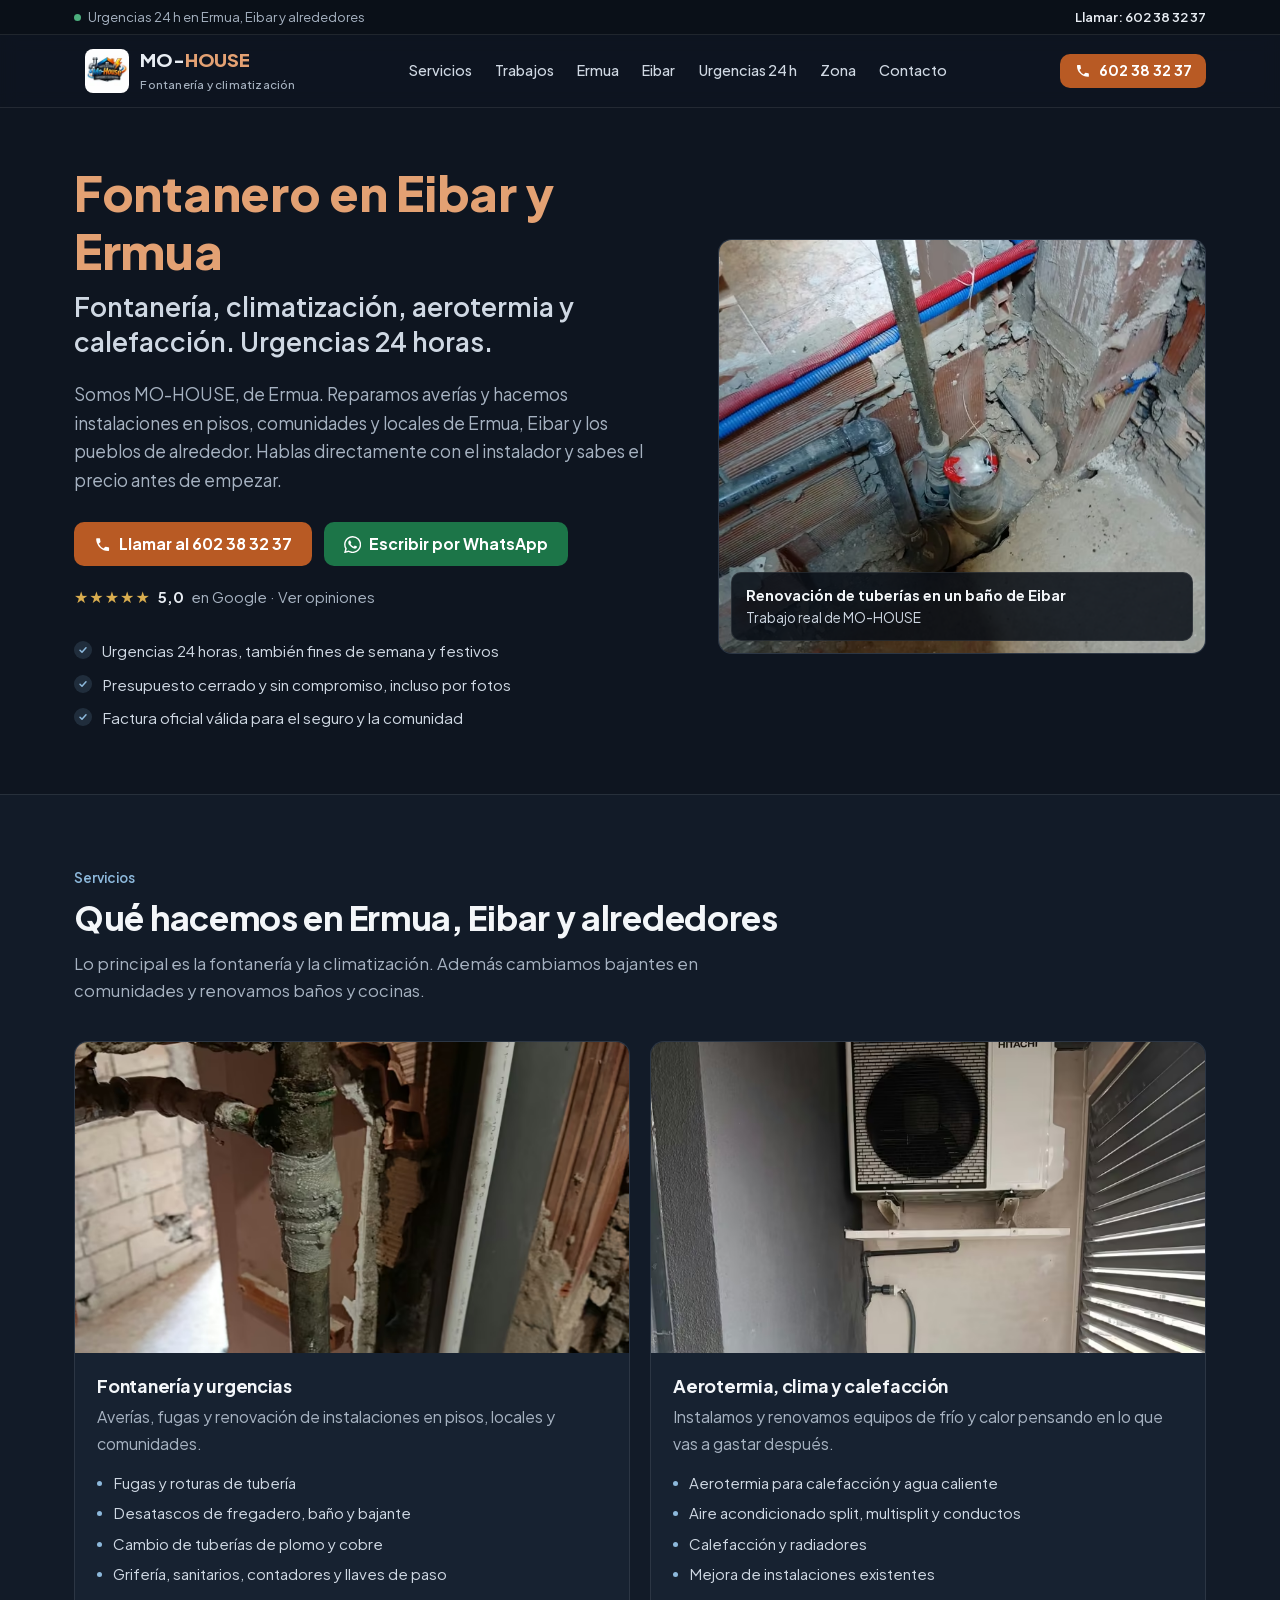
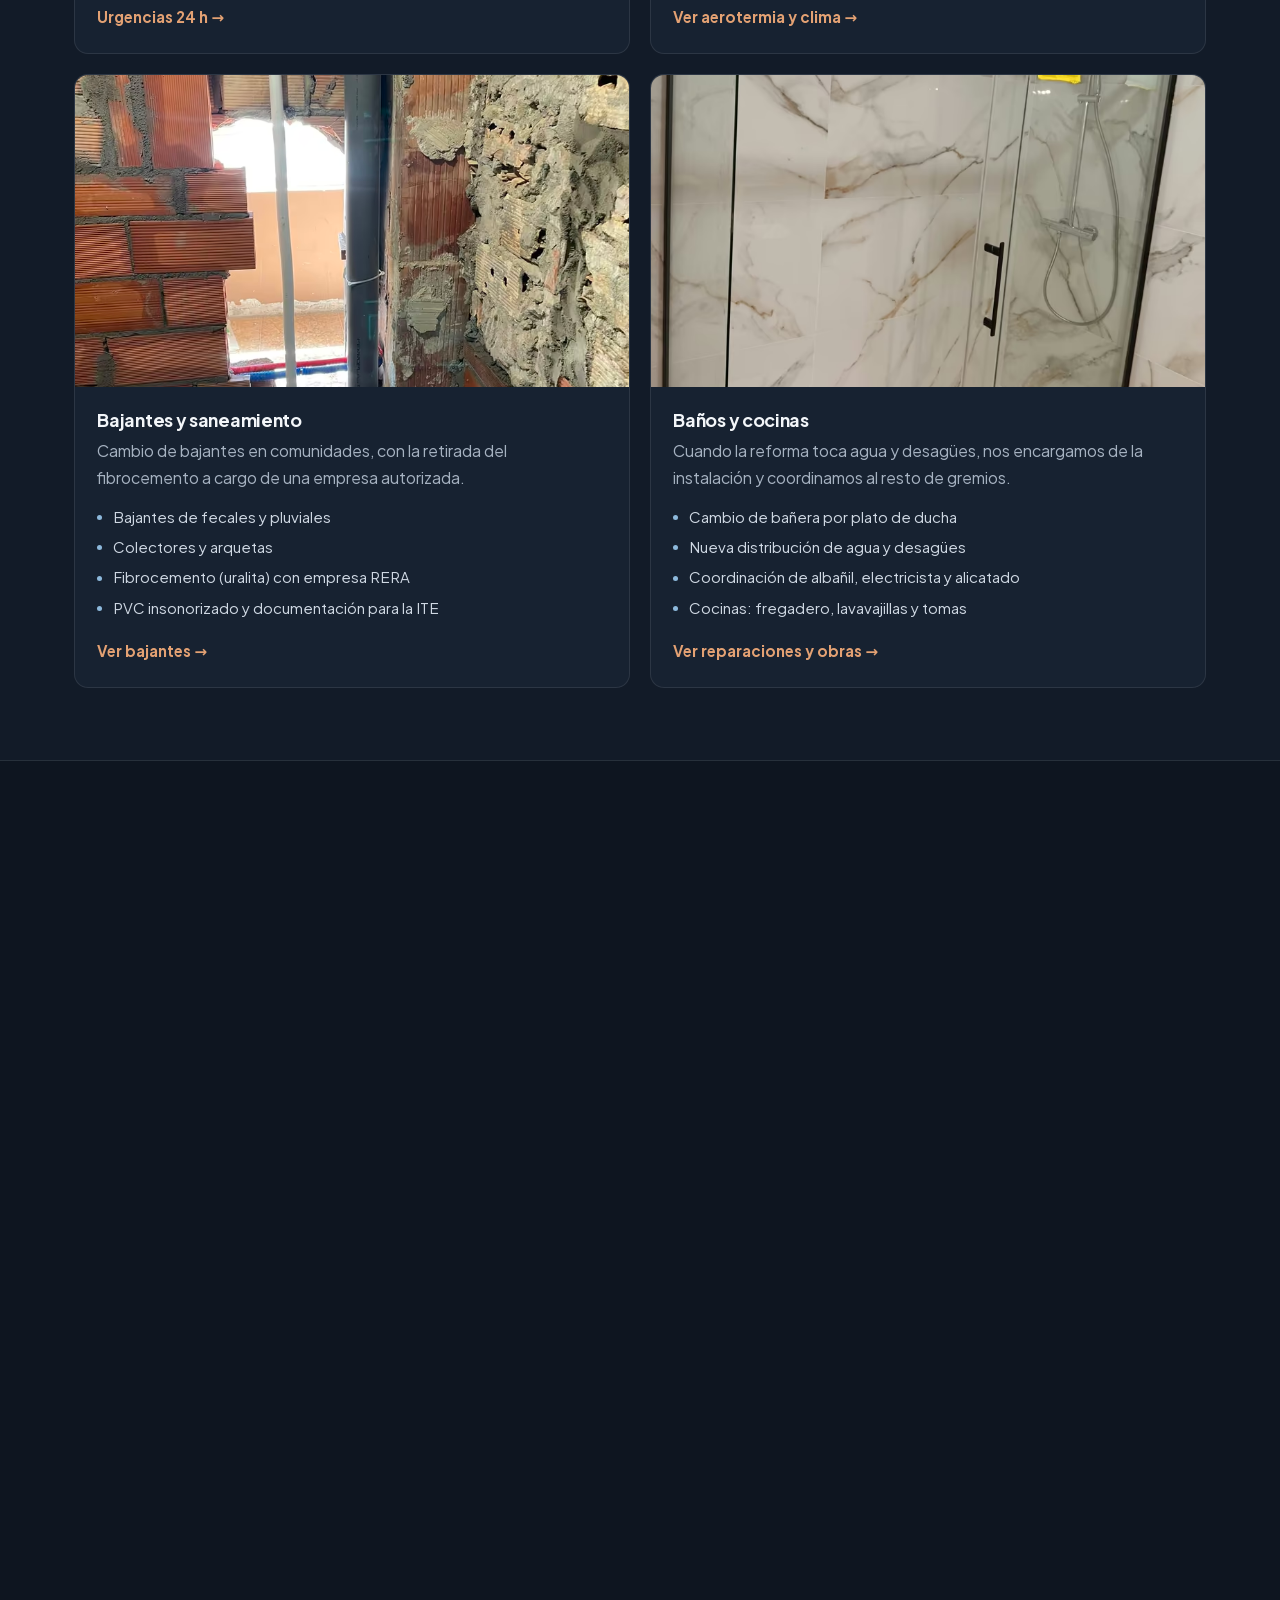
==== commit b5e85e1f: "feat: dirección en Ermua, 5 estrellas de Google y página de reparaciones y obras - Schema y meta geo" ====
--- a/index.html
+++ b/index.html
@@ -8,10 +8,10 @@
 <meta name="robots" content="index, follow, max-image-preview:large, max-snippet:-1">
 <link rel="canonical" href="https://mo-house.es/">
 <meta name="format-detection" content="telephone=no">
-<meta name="geo.region" content="ES-PV">
+<meta name="geo.region" content="ES-BI">
 <meta name="geo.placename" content="Ermua; Eibar">
-<meta name="geo.position" content="43.1849;-2.4727">
-<meta name="ICBM" content="43.1849, -2.4727">
+<meta name="geo.position" content="43.1873;-2.5015">
+<meta name="ICBM" content="43.1873, -2.5015">
 <meta property="og:type" content="website">
 <meta property="og:locale" content="es_ES">
 <meta property="og:site_name" content="MO-HOUSE">
@@ -50,15 +50,15 @@
    "priceRange": "€€",
    "address": {
     "@type": "PostalAddress",
-    "addressLocality": "Eibar",
-    "postalCode": "20600",
-    "addressRegion": "Gipuzkoa",
+    "addressLocality": "Ermua",
+    "postalCode": "48260",
+    "addressRegion": "Bizkaia",
     "addressCountry": "ES"
    },
    "geo": {
     "@type": "GeoCoordinates",
-    "latitude": 43.1849,
-    "longitude": -2.4727
+    "latitude": 43.1873,
+    "longitude": -2.5015
    },
    "openingHoursSpecification": [
     {
@@ -317,8 +317,8 @@
     "@type": "GeoCircle",
     "geoMidpoint": {
      "@type": "GeoCoordinates",
-     "latitude": 43.1849,
-     "longitude": -2.4727
+     "latitude": 43.1873,
+     "longitude": -2.5015
     },
     "geoRadius": "25000"
    },
@@ -382,6 +382,12 @@
      "@type": "Offer",
      "itemOffered": {
       "@id": "https://mo-house.es/bajantes-fibrocemento/#servicio"
+     }
+    },
+    {
+     "@type": "Offer",
+     "itemOffered": {
+      "@id": "https://mo-house.es/reparaciones-obras-ermua/#servicio"
      }
     }
    ]
@@ -520,6 +526,7 @@
 <h1><span class="hl">Fontanero en Eibar y Ermua</span><span class="sub">Fontanería, climatización, aerotermia y calefacción. Urgencias 24 horas.</span></h1>
 <p class="lead">Somos MO-HOUSE, de Ermua. Reparamos averías y hacemos instalaciones en pisos, comunidades y locales de Ermua, Eibar y los pueblos de alrededor. Hablas directamente con el instalador y sabes el precio antes de empezar.</p>
 <div class="cta-row"><a href="tel:+34602383237" class="btn btn-primary" data-conversion="call-hero"><svg class="icon" viewBox="0 0 24 24" aria-hidden="true"><path d="M6.6 10.8a15.1 15.1 0 0 0 6.6 6.6l2.2-2.2a1 1 0 0 1 1-.25 11.4 11.4 0 0 0 3.6.57 1 1 0 0 1 1 1V20a1 1 0 0 1-1 1A17 17 0 0 1 3 4a1 1 0 0 1 1-1h3.5a1 1 0 0 1 1 1c0 1.25.2 2.45.57 3.57a1 1 0 0 1-.25 1z"/></svg><span>Llamar al 602 38 32 37</span></a><a href="https://wa.me/34602383237?text=Hola%20MO-HOUSE%2C%20necesito%20presupuesto%20o%20ayuda%20con%20una%20aver%C3%ADa." class="btn btn-wa" target="_blank" rel="noopener" data-conversion="wa-hero"><svg class="icon" viewBox="0 0 24 24" aria-hidden="true"><path d="M.06 24l1.69-6.16a11.87 11.87 0 0 1-1.59-5.95C.16 5.34 5.5 0 12.05 0a11.82 11.82 0 0 1 8.41 3.49 11.82 11.82 0 0 1 3.48 8.41c0 6.56-5.34 11.89-11.89 11.89a11.9 11.9 0 0 1-5.69-1.45zm6.6-3.81c1.67 1 3.28 1.59 5.39 1.59 5.45 0 9.89-4.43 9.89-9.88 0-5.46-4.42-9.89-9.88-9.89-5.45 0-9.89 4.43-9.89 9.88 0 2.23.65 3.89 1.75 5.64l-1 3.64zm11.38-5.46c-.07-.12-.27-.2-.57-.35-.3-.15-1.76-.87-2.03-.97-.27-.1-.47-.15-.67.15-.2.3-.77.97-.94 1.17-.17.2-.35.22-.64.07-.3-.15-1.26-.46-2.39-1.47-.88-.79-1.48-1.76-1.65-2.06-.17-.3-.02-.46.13-.61.13-.13.3-.35.45-.52.15-.17.2-.3.3-.5.1-.2.05-.37-.03-.52-.07-.15-.67-1.61-.92-2.21-.24-.58-.49-.5-.67-.51h-.57c-.2 0-.52.07-.79.37-.27.3-1.04 1.02-1.04 2.48s1.07 2.88 1.21 3.07c.15.2 2.1 3.2 5.08 4.49.71.31 1.26.49 1.69.63.71.23 1.36.19 1.87.12.57-.09 1.76-.72 2.01-1.41.25-.7.25-1.29.17-1.41z"/></svg><span>Escribir por WhatsApp</span></a></div>
+<a class="rating" href="https://share.google/MHQ0pvipF8k27Tr6L" target="_blank" rel="noopener" data-conversion="maps-hero"><span class="stars" aria-hidden="true">★★★★★</span><strong>5,0</strong><span>en Google · Ver opiniones</span></a>
 <ul class="checks">
 <li>Urgencias 24 horas, también fines de semana y festivos</li>
 <li>Presupuesto cerrado y sin compromiso, incluso por fotos</li>
@@ -543,7 +550,7 @@
 <div class="card-body"><h3>Bajantes y saneamiento</h3><p>Cambio de bajantes en comunidades, con la retirada del fibrocemento a cargo de una empresa autorizada.</p><ul><li>Bajantes de fecales y pluviales</li><li>Colectores y arquetas</li><li>Fibrocemento (uralita) con empresa RERA</li><li>PVC insonorizado y documentación para la ITE</li></ul>
 <a class="card-link" href="/bajantes-fibrocemento/">Ver bajantes →</a></div></article><article class="card"><picture><source type="image/avif" srcset="/images/opt/reforma-bano-ducha-calacatta-eibar-480.avif 480w, /images/opt/reforma-bano-ducha-calacatta-eibar-800.avif 800w" sizes="(max-width: 680px) 100vw, 560px"><source type="image/webp" srcset="/images/opt/reforma-bano-ducha-calacatta-eibar-480.webp 480w, /images/opt/reforma-bano-ducha-calacatta-eibar-800.webp 800w" sizes="(max-width: 680px) 100vw, 560px"><img src="/images/opt/reforma-bano-ducha-calacatta-eibar-800.jpg" alt="Baño reformado con ducha de obra en Eibar" width="800" height="1067" loading="lazy" decoding="async" style="object-position: 50% 60%;"></picture>
 <div class="card-body"><h3>Baños y cocinas</h3><p>Cuando la reforma toca agua y desagües, nos encargamos de la instalación y coordinamos al resto de gremios.</p><ul><li>Cambio de bañera por plato de ducha</li><li>Nueva distribución de agua y desagües</li><li>Coordinación de albañil, electricista y alicatado</li><li>Cocinas: fregadero, lavavajillas y tomas</li></ul>
-<a class="card-link" href="#contacto">Pedir presupuesto →</a></div></article></div>
+<a class="card-link" href="/reparaciones-obras-ermua/">Ver reparaciones y obras →</a></div></article></div>
 </div>
 </section>
 
@@ -577,7 +584,7 @@
 <div><dt>Horario</dt><dd>24 horas, todos los días</dd></div>
 <div><dt>Zona</dt><dd>Ermua, Eibar y 25 km</dd></div>
 <div><dt>Teléfono y WhatsApp</dt><dd>602 38 32 37</dd></div>
-<div><dt>NIF</dt><dd>Z0617960R</dd></div>
+<div><dt>Opiniones en Google</dt><dd><a href="https://share.google/MHQ0pvipF8k27Tr6L" target="_blank" rel="noopener">5 estrellas</a></dd></div>
 </dl>
 </div>
 </div>
@@ -590,6 +597,8 @@
 <div class="place-cards">
 <a class="place" href="/fontanero-ermua/"><h3>Fontanero en Ermua</h3><p>Somos de aquí. Urgencias en 20 a 30 minutos, Mallabia y Zaldibar incluidos.</p><span class="card-link">Ver Ermua →</span></a>
 <a class="place" href="/fontanero-eibar/"><h3>Fontanero en Eibar</h3><p>Todos los barrios, de Amaña a Urki e Ipurua. Urgencias en 20 a 30 minutos.</p><span class="card-link">Ver Eibar →</span></a>
+<a class="place" href="/reparaciones-obras-ermua/"><h3>Reparaciones y obras en Ermua</h3><p>Baños, cocinas, cambio de bañera por ducha y arreglos tras una fuga.</p><span class="card-link">Ver obras →</span></a>
+<a class="place" href="/zona-de-servicio/"><h3>47 pueblos a 25 km</h3><p>Durangaldea, Bajo y Alto Deba, Lea-Artibai y Urola.</p><span class="card-link">Ver la zona →</span></a>
 </div>
 <div class="zones"><div class="zone" id="debabarrena"><h3>Bajo Deba (Debabarrena) <small>· Gipuzkoa</small></h3><p>Elgoibar, Mendaro, Deba, Mutriku.</p></div><div class="zone" id="durangaldea"><h3>Durangaldea <small>· Bizkaia</small></h3><p>Zaldibar, Berriz, Durango, Iurreta, Abadiño, Elorrio, Atxondo, Garai, Izurtza, Mañaria, Amorebieta-Etxano.</p></div><div class="zone" id="debagoiena"><h3>Alto Deba (Debagoiena) <small>· Gipuzkoa</small></h3><p>Bergara, Elgeta, Antzuola, Arrasate-Mondragón, Aretxabaleta, Eskoriatza, Oñati, Leintz-Gatzaga.</p></div><div class="zone" id="lea-artibai"><h3>Lea-Artibai <small>· Bizkaia</small></h3><p>Markina-Xemein, Etxebarria, Ziortza-Bolibar, Munitibar, Aulesti, Berriatua, Ondarroa, Mendexa, Lekeitio, Amoroto, Ispaster.</p></div><div class="zone" id="urola"><h3>Urola (Kosta, Erdia y Goiena) <small>· Gipuzkoa</small></h3><p>Azkoitia, Azpeitia, Zestoa, Aizarnazabal, Zumaia, Zumarraga, Urretxu, Legazpi.</p></div><div class="zone" id="aramaio"><h3>Aramaio <small>· Álava</small></h3><p>Aramaio.</p></div></div>
 <p class="note">¿Tu pueblo no aparece? Si está a menos de 25 km de Ermua o Eibar, también vamos. <a href="/zona-de-servicio/">Ver la zona completa</a> o <a href="tel:+34602383237" data-conversion="call-zona">llama al 602 38 32 37</a>.</p>
@@ -644,7 +653,7 @@
 <li><a href="/aerotermia-climatizacion/">Aerotermia y aire acondicionado</a></li>
 <li><a href="/aerotermia-climatizacion/#calefaccion">Calefacción y radiadores</a></li>
 <li><a href="/bajantes-fibrocemento/">Bajantes de fibrocemento</a></li>
-<li><a href="/#servicios">Baños y cocinas</a></li>
+<li><a href="/reparaciones-obras-ermua/">Reparaciones y obras</a></li>
 </ul>
 </div>
 <div>
--- a/css/site.css
+++ b/css/site.css
@@ -313,3 +313,10 @@
 .modal-body ul { display: grid; gap: 0.35rem; margin-top: 0.5rem; }
 .modal-body p + p { margin-top: 0.75rem; }
 .lightbox-img { width: 100%; max-height: 62vh; object-fit: contain; background: #05080c; }
+
+/* ---------- Valoración en Google ---------- */
+.rating { display: inline-flex; align-items: center; gap: 0.45rem; margin-top: 1.1rem; font-size: 0.92rem; color: var(--muted); }
+.rating .stars { color: #d9ad4f; letter-spacing: 1px; font-size: 1rem; }
+.rating strong { color: var(--text); }
+.rating:hover span:last-child { text-decoration: underline; text-underline-offset: 3px; }
+.aside-box .rating { margin-top: 0; }
